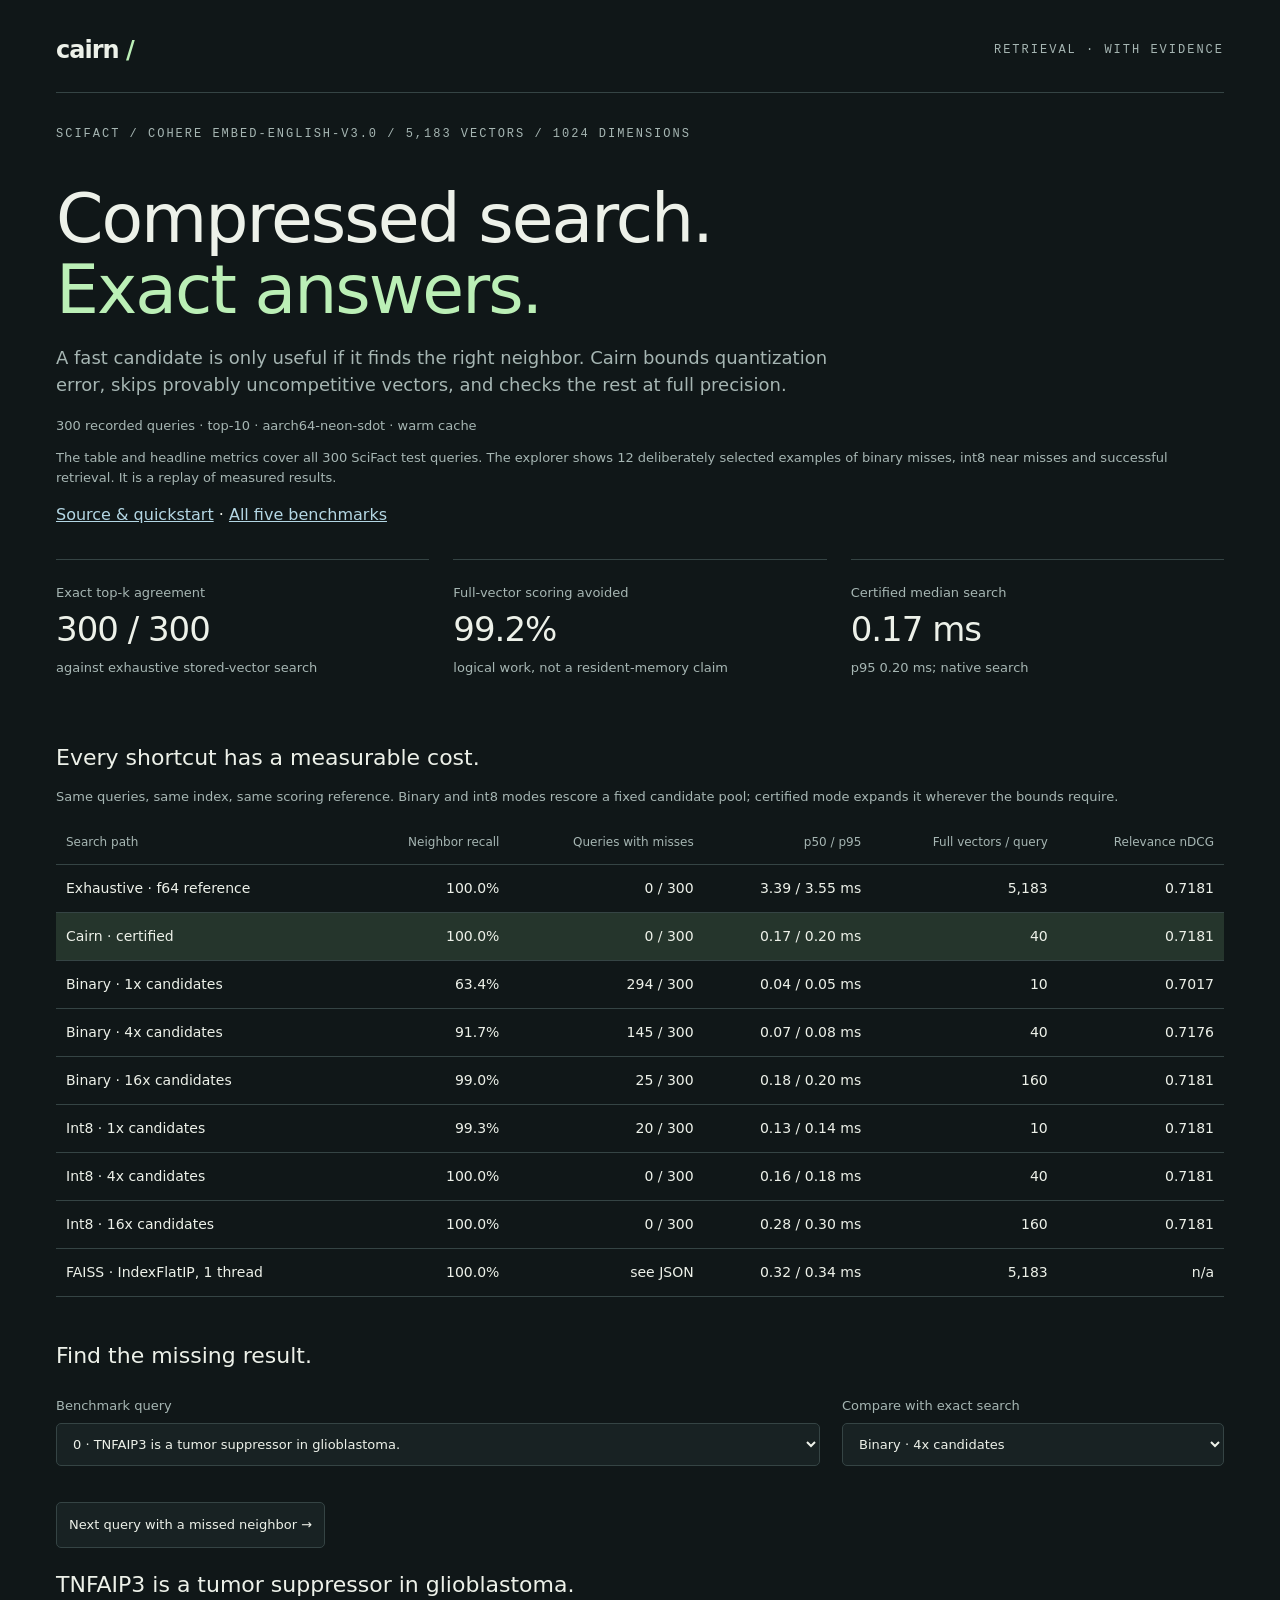
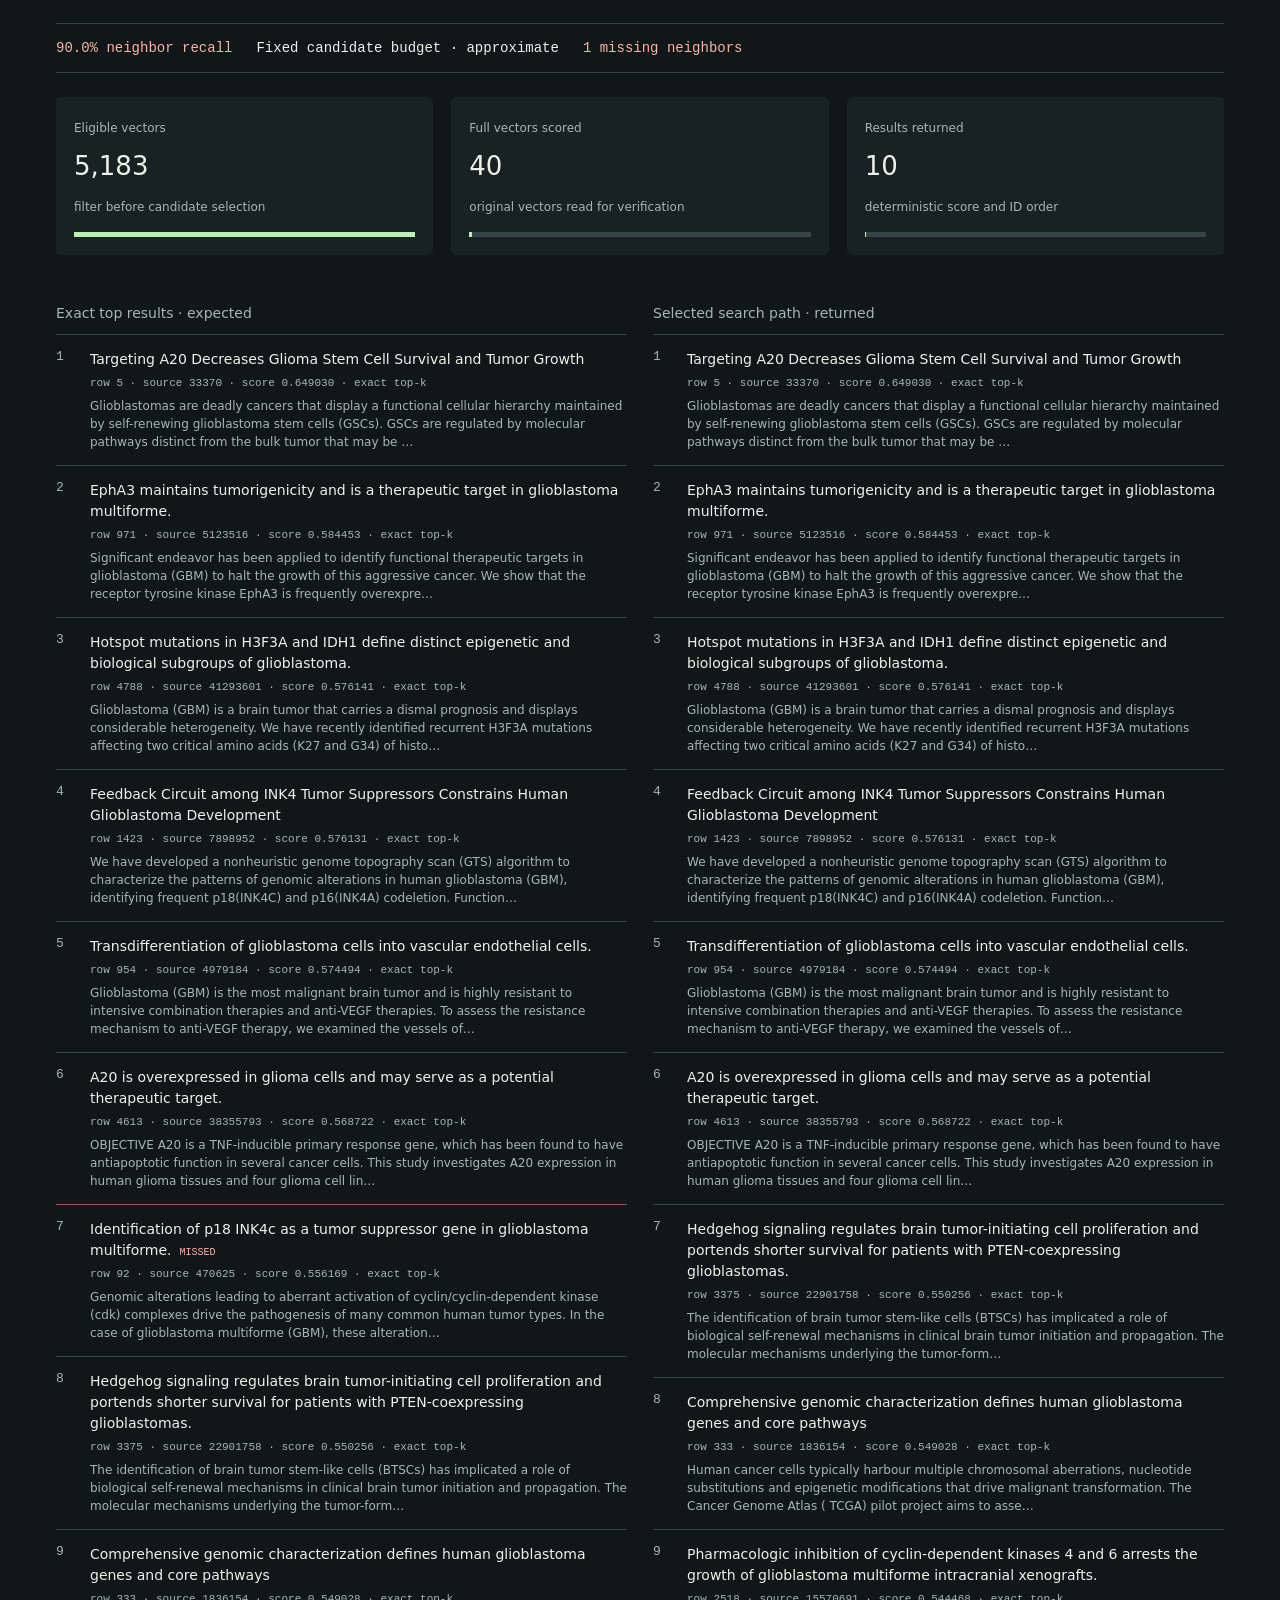
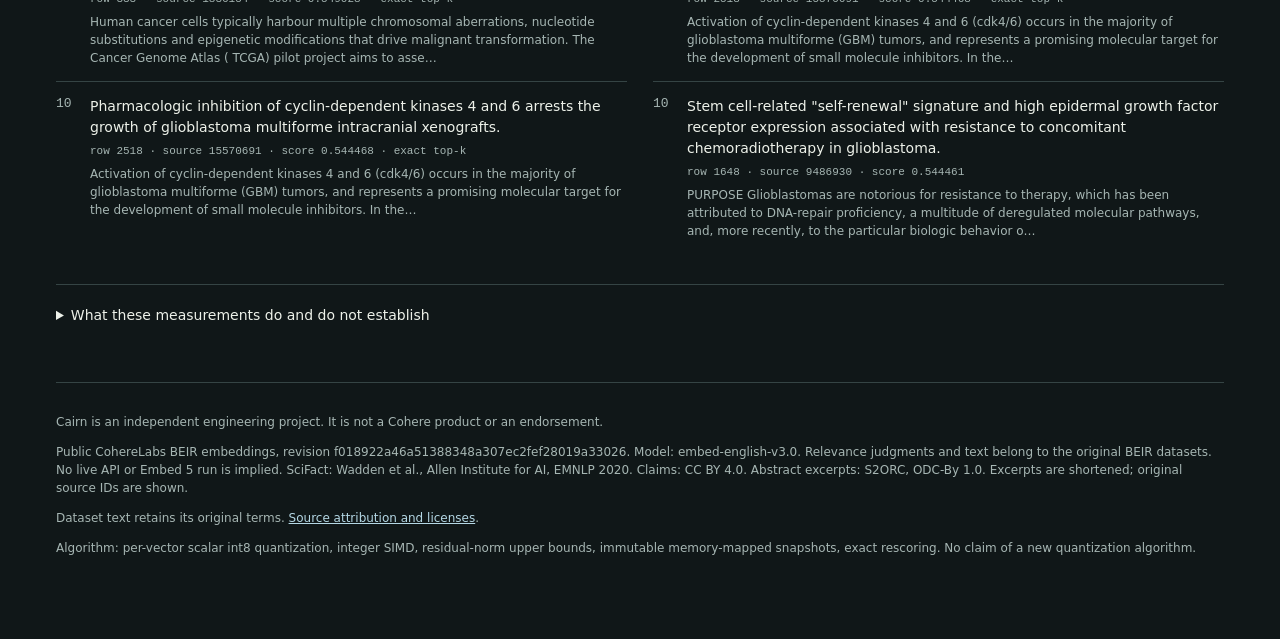
==== demo/index.html @ 71d879eb "Build Cairn quantized exact search and recall diagnostics" ====
<!doctype html>
<html lang="en"><head><meta charset="utf-8"><meta name="viewport" content="width=device-width,initial-scale=1">
<title>Cairn | Search with evidence</title>
<style>
:root{color-scheme:dark;--bg:#101718;--panel:#182223;--text:#edf1e9;--muted:#a6b6b3;--line:#354444;--mint:#bbefb6;--red:#ffb3a2;--accent:#b4d7e4}
*{box-sizing:border-box}body{margin:0;background:var(--bg);color:var(--text);font:16px/1.5 system-ui,-apple-system,sans-serif}main{max-width:1240px;margin:auto;padding:32px 36px 60px}header{display:flex;align-items:center;justify-content:space-between;gap:20px;padding-bottom:24px;border-bottom:1px solid var(--line)}.brand{font-size:24px;font-weight:650;letter-spacing:-1px}.brand span{color:var(--mint)}.eyebrow{font:12px ui-monospace,monospace;letter-spacing:2px;color:var(--muted);text-transform:uppercase}h1{font-size:clamp(32px,5.4vw,68px);line-height:1.05;letter-spacing:-2px;font-weight:500;max-width:830px;margin:42px 0 18px}h1 em{font-style:normal;color:var(--mint)}.lead{max-width:800px;color:var(--muted);font-size:18px}.context{color:var(--muted);font-size:13px}.metrics{display:grid;grid-template-columns:repeat(3,1fr);gap:24px;margin:32px 0 40px}.metric{padding:20px 0;border-top:1px solid var(--line)}.metric strong{display:block;font-size:34px;font-weight:500;letter-spacing:-1px}.metric span{color:var(--muted);font-size:13px}.section-title{margin:42px 0 12px;font-size:22px;font-weight:500}.table-wrap{overflow-x:auto}table{border-collapse:collapse;width:100%;font-variant-numeric:tabular-nums;font-size:14px}th,td{text-align:right;border-bottom:1px solid var(--line);padding:13px 10px;white-space:nowrap}th{font-size:12px;font-weight:500;color:var(--muted)}td:first-child,th:first-child{text-align:left}tr.selected{background:#25352c}td small{display:block;color:var(--muted);font-size:11px}.toolbar{display:grid;grid-template-columns:2fr 1fr;gap:22px;margin:24px 0}label{font-size:13px;color:var(--muted)}select,button{background:var(--panel);color:var(--text);font:inherit;padding:12px;border:1px solid var(--line);border-radius:5px}select{width:100%;display:block;margin-top:8px;min-width:0}button{cursor:pointer}button:hover{border-color:var(--mint)}button:focus-visible,select:focus-visible{outline:2px solid var(--mint);outline-offset:3px}.query{font-size:22px;line-height:1.4;margin:22px 0;overflow-wrap:anywhere}.audit-strip{display:flex;gap:24px;flex-wrap:wrap;padding:16px 0;border-block:1px solid var(--line);font:14px ui-monospace,monospace}.good{color:var(--mint)}.bad{color:var(--red)}.rankings{display:grid;grid-template-columns:1fr 1fr;gap:26px}.rankings h3{font-size:14px;font-weight:500;color:var(--muted);margin:24px 0 10px}.hit{display:grid;grid-template-columns:24px 1fr;gap:10px;padding:14px 0;border-top:1px solid var(--line);min-height:96px}.rank{color:var(--muted);font:13px ui-monospace,monospace}.hit.lost{border-top-color:#91594f}.hit-title{font-size:14px;overflow-wrap:anywhere}.hit-meta{color:var(--muted);font:11px ui-monospace,monospace;margin-top:7px}.hit-text{font-size:12px;color:var(--muted);margin-top:8px;overflow-wrap:anywhere}.tag{font:10px ui-monospace,monospace;margin-left:8px;color:var(--red)}.flow{display:grid;grid-template-columns:repeat(3,1fr);gap:18px;margin:24px 0}.stage{padding:18px;background:var(--panel);border-radius:6px}.stage b{display:block;font-size:26px;font-weight:500;margin:8px 0}.stage span{color:var(--muted);font-size:12px}.bar{height:5px;background:var(--line);margin-top:14px}.bar div{height:100%;background:var(--mint)}details{border-top:1px solid var(--line);padding:20px 0;margin-top:30px;color:var(--muted);font-size:14px}summary{cursor:pointer;color:var(--text)}footer{border-top:1px solid var(--line);margin-top:36px;padding-top:18px;color:var(--muted);font-size:12px}a{color:var(--accent)}code{font:13px ui-monospace,monospace}#next{margin-top:12px;font-size:13px}noscript{display:block;padding:20px}
@media(max-width:700px){main{padding:20px 18px 40px}.metrics{gap:14px}.metric strong{font-size:25px}.toolbar,.rankings{grid-template-columns:1fr}.flow{gap:8px}.stage{padding:12px}.stage b{font-size:22px}.brand{font-size:21px}header .eyebrow{letter-spacing:1px;font-size:10px}h1{letter-spacing:-1px}.audit-strip{gap:12px;font-size:12px}}
</style></head><body><main>
<header><div class="brand">cairn<span> /</span></div><div class="eyebrow">Retrieval · with evidence</div></header>
<div class="eyebrow" style="margin-top:34px" id="dataset"></div>
<h1>Compressed search.<br><em>Exact answers.</em></h1>
<p class="lead">A fast candidate is only useful if it finds the right neighbor. Cairn bounds quantization error, skips provably uncompetitive vectors, and checks the rest at full precision.</p>
<p class="context" id="context"></p>
<p class="context" id="selection-note"></p>
<p><a href="https://github.com/balkashynov/cairn">Source &amp; quickstart</a> · <a href="https://github.com/balkashynov/cairn/blob/codex/cairn-search/docs/BENCHMARKS.md">All five benchmarks</a></p>
<div class="metrics"><div class="metric"><span>Exact top-k agreement</span><strong id="agreement"></strong><span>against exhaustive stored-vector search</span></div><div class="metric"><span>Full-vector scoring avoided</span><strong id="avoided"></strong><span>logical work, not a resident-memory claim</span></div><div class="metric"><span>Certified median search</span><strong id="latency"></strong><span id="timing-note"></span></div></div>
<h2 class="section-title">Every shortcut has a measurable cost.</h2><p class="context">Same queries, same index, same scoring reference. Binary and int8 modes rescore a fixed candidate pool; certified mode expands it wherever the bounds require.</p>
<div class="table-wrap"><table id="comparison"><thead><tr><th>Search path</th><th>Neighbor recall</th><th>Queries with misses</th><th>p50 / p95</th><th>Full vectors / query</th><th>Relevance nDCG</th></tr></thead><tbody></tbody></table></div>
<h2 class="section-title">Find the missing result.</h2>
<div class="toolbar"><label>Benchmark query<select id="queries" aria-label="Benchmark query"></select></label><label>Compare with exact search<select id="mode" aria-label="Compare with exact search"></select></label></div>
<button id="next" type="button">Next query with a missed neighbor →</button>
<p class="query" id="query-text"></p>
<div class="audit-strip" id="audit" aria-live="polite"></div>
<div class="flow" id="flow"></div>
<div class="rankings"><section><h3>Exact top results · expected</h3><div id="expected"></div></section><section><h3>Selected search path · returned</h3><div id="returned"></div></section></div>
<details><summary>What these measurements do and do not establish</summary><p>Exactness means the same ordered top-k as an exhaustive dot product over stored normalized float32 vectors, accumulated in float64, with document ID breaking ties. It does not mean every result is relevant. Relevance nDCG, when supplied, uses the dataset's judgments separately.</p><p>Certified pruning scans every eligible int8 code. It retains full vectors on disk, so total storage is larger than float32 alone. Memory mapping uses the operating system's page cache; the fraction of full vectors scored is not a claim about physical reads or peak resident memory. Nearly tied vectors can force an exhaustive fallback.</p><p id="protocol"></p><p id="faiss-note"></p><p>These are recorded benchmark queries and measurements, replayed locally. The page does not embed new text or perform a live search. Use the CLI or Python client on your own corpus.</p></details>
<footer><p>Cairn is an independent engineering project. It is not a Cohere product or an endorsement.</p><p id="source"></p><p>Dataset text retains its original terms. <a href="https://github.com/balkashynov/cairn/blob/codex/cairn-search/docs/DATA.md">Source attribution and licenses</a>.</p><p>Algorithm: per-vector scalar int8 quantization, integer SIMD, residual-norm upper bounds, immutable memory-mapped snapshots, exact rescoring. No claim of a new quantization algorithm.</p></footer>
</main><noscript>This audit report needs JavaScript to display the embedded benchmark measurements. Use the accompanying JSON for the complete results.</noscript>
<script type="application/json" id="data">{"schema_version": 1, "environment": {"system": "macOS-27.0.1-arm64-arm-64bit", "machine": "arm64", "python": "3.12.11"}, "index": {"layout": {"rows": 5183, "dimensions": 1024, "meta_offset": 256, "codes_offset": 166144, "binary_offset": 5473536, "vectors_offset": 6136960, "file_bytes": 27366528}, "format": "CAIRN001", "kernel": "aarch64-neon-sdot", "quantized_scan_bytes": 5473248, "float_vector_bytes": 21229568, "payload_sha256": "218428add489cf804bddd4bff945801067c48cc40a51f9c2f6e08e4e3c1f1fa4"}, "protocol": {"k": 10, "queries": 300, "repeats": 3, "tag": null, "cache": "warm; methods interleaved after warm-up", "latency": "native search excludes JSON IPC; roundtrip includes Python and IPC", "quality": "neighbor recall against stored normalized f32 exhaustive search; relevance nDCG separate", "io": "logical vector bytes are not measured physical disk reads or resident memory"}, "summary": {"exhaustive": {"recall_at_k": 1.0, "queries_with_misses": 0, "p50_ms": 3.387167, "p95_ms": 3.5501454999999997, "p99_ms": 3.6925349999999995, "roundtrip_p50_ms": 3.6960415018256754, "mean_exact_vectors": 5183, "mean_logical_float_bytes": 21229568, "timed_samples": 900, "ndcg_at_k": 0.7180585235230011}, "certified": {"recall_at_k": 1.0, "queries_with_misses": 0, "p50_ms": 0.17375, "p95_ms": 0.1958372, "p99_ms": 0.21028249999999996, "roundtrip_p50_ms": 0.46418750571319833, "mean_exact_vectors": 40, "mean_logical_float_bytes": 163840, "timed_samples": 900, "ndcg_at_k": 0.7180585235230011}, "binary_1x": {"recall_at_k": 0.6336666666666667, "queries_with_misses": 294, "p50_ms": 0.040458, "p95_ms": 0.046796149999999995, "p99_ms": 0.05229308999999999, "roundtrip_p50_ms": 0.32637450203765184, "mean_exact_vectors": 10, "mean_logical_float_bytes": 40960, "timed_samples": 900, "ndcg_at_k": 0.7017214926181509}, "binary_4x": {"recall_at_k": 0.9173333333333333, "queries_with_misses": 145, "p50_ms": 0.06916699999999999, "p95_ms": 0.079, "p99_ms": 0.08550667, "roundtrip_p50_ms": 0.3580209959181957, "mean_exact_vectors": 40, "mean_logical_float_bytes": 163840, "timed_samples": 900, "ndcg_at_k": 0.7176366680284646}, "binary_16x": {"recall_at_k": 0.9903333333333333, "queries_with_misses": 25, "p50_ms": 0.17504150000000002, "p95_ms": 0.19546845, "p99_ms": 0.2101695, "roundtrip_p50_ms": 0.473000000056345, "mean_exact_vectors": 160, "mean_logical_float_bytes": 655360, "timed_samples": 900, "ndcg_at_k": 0.7180585235230011}, "int8_1x": {"recall_at_k": 0.9933333333333333, "queries_with_misses": 20, "p50_ms": 0.13318750000000001, "p95_ms": 0.14372354999999998, "p99_ms": 0.16088291, "roundtrip_p50_ms": 0.4370004971860908, "mean_exact_vectors": 10, "mean_logical_float_bytes": 40960, "timed_samples": 900, "ndcg_at_k": 0.7180585235230011}, "int8_4x": {"recall_at_k": 1.0, "queries_with_misses": 0, "p50_ms": 0.1628545, "p95_ms": 0.17568894999999995, "p99_ms": 0.18439749999999996, "roundtrip_p50_ms": 0.4651874987757765, "mean_exact_vectors": 40, "mean_logical_float_bytes": 163840, "timed_samples": 900, "ndcg_at_k": 0.7180585235230011}, "int8_16x": {"recall_at_k": 1.0, "queries_with_misses": 0, "p50_ms": 0.27575, "p95_ms": 0.29696105, "p99_ms": 0.31589875, "roundtrip_p50_ms": 0.5796250043204054, "mean_exact_vectors": 160, "mean_logical_float_bytes": 655360, "timed_samples": 900, "ndcg_at_k": 0.7180585235230011}}, "queries": [{"query_id": 0, "query": {"_id": "1137", "text": "TNFAIP3 is a tumor suppressor in glioblastoma."}, "methods": {"exhaustive": {"recall_at_k": 1.0, "ordered_exact": true, "missed_ids": [], "hits": [{"id": 5, "score": 0.6490300088444336}, {"id": 971, "score": 0.5844532552309187}, {"id": 4788, "score": 0.5761412794543753}, {"id": 1423, "score": 0.576130953833299}, {"id": 954, "score": 0.5744936952026055}, {"id": 4613, "score": 0.5687222964896105}, {"id": 92, "score": 0.5561685114005869}, {"id": 3375, "score": 0.5502561252784709}, {"id": 333, "score": 0.54902763784969}, {"id": 2518, "score": 0.5444684633697158}], "stats": {"mode": "exhaustive", "eligible": 5183, "int8_scored": 0, "binary_scored": 0, "exact_scored": 5183, "pruned": 0, "scratch_bytes": 4256, "logical_code_bytes": 0, "logical_float_bytes": 21229568, "elapsed_ms": 3.7207500000000002, "certified": true, "cutoff": 0.5444684633697158, "max_pruned_upper_bound": null}, "ndcg_at_k": 1.0}, "certified": {"recall_at_k": 1.0, "ordered_exact": true, "missed_ids": [], "hits": [{"id": 5, "score": 0.6490300088444336}, {"id": 971, "score": 0.5844532552309187}, {"id": 4788, "score": 0.5761412794543753}, {"id": 1423, "score": 0.576130953833299}, {"id": 954, "score": 0.5744936952026055}, {"id": 4613, "score": 0.5687222964896105}, {"id": 92, "score": 0.5561685114005869}, {"id": 3375, "score": 0.5502561252784709}, {"id": 333, "score": 0.54902763784969}, {"id": 2518, "score": 0.5444684633697158}], "stats": {"mode": "certified", "eligible": 5183, "int8_scored": 5183, "binary_scored": 0, "exact_scored": 40, "pruned": 5143, "scratch_bytes": 47512, "logical_code_bytes": 5307392, "logical_float_bytes": 163840, "elapsed_ms": 0.195833, "certified": true, "cutoff": 0.5444684633697158, "max_pruned_upper_bound": 0.5050408522913377}, "ndcg_at_k": 1.0}, "binary_1x": {"recall_at_k": 0.9, "ordered_exact": false, "missed_ids": [92], "hits": [{"id": 5, "score": 0.6490300088444336}, {"id": 971, "score": 0.5844532552309187}, {"id": 4788, "score": 0.5761412794543753}, {"id": 1423, "score": 0.576130953833299}, {"id": 954, "score": 0.5744936952026055}, {"id": 4613, "score": 0.5687222964896105}, {"id": 3375, "score": 0.5502561252784709}, {"id": 333, "score": 0.54902763784969}, {"id": 2518, "score": 0.5444684633697158}, {"id": 435, "score": 0.5276288813258595}], "stats": {"mode": "binary", "eligible": 5183, "int8_scored": 0, "binary_scored": 5183, "exact_scored": 10, "pruned": 5173, "scratch_bytes": 5568, "logical_code_bytes": 663424, "logical_float_bytes": 40960, "elapsed_ms": 0.045084, "certified": false, "cutoff": 0.5276288813258595, "max_pruned_upper_bound": null}, "ndcg_at_k": 1.0}, "binary_4x": {"recall_at_k": 0.9, "ordered_exact": false, "missed_ids": [92], "hits": [{"id": 5, "score": 0.6490300088444336}, {"id": 971, "score": 0.5844532552309187}, {"id": 4788, "score": 0.5761412794543753}, {"id": 1423, "score": 0.576130953833299}, {"id": 954, "score": 0.5744936952026055}, {"id": 4613, "score": 0.5687222964896105}, {"id": 3375, "score": 0.5502561252784709}, {"id": 333, "score": 0.54902763784969}, {"id": 2518, "score": 0.5444684633697158}, {"id": 1648, "score": 0.5444607315706486}], "stats": {"mode": "binary", "eligible": 5183, "int8_scored": 0, "binary_scored": 5183, "exact_scored": 40, "pruned": 5143, "scratch_bytes": 6048, "logical_code_bytes": 663424, "logical_float_bytes": 163840, "elapsed_ms": 0.08095899999999999, "certified": false, "cutoff": 0.5444607315706486, "max_pruned_upper_bound": null}, "ndcg_at_k": 1.0}, "binary_16x": {"recall_at_k": 1.0, "ordered_exact": true, "missed_ids": [], "hits": [{"id": 5, "score": 0.6490300088444336}, {"id": 971, "score": 0.5844532552309187}, {"id": 4788, "score": 0.5761412794543753}, {"id": 1423, "score": 0.576130953833299}, {"id": 954, "score": 0.5744936952026055}, {"id": 4613, "score": 0.5687222964896105}, {"id": 92, "score": 0.5561685114005869}, {"id": 3375, "score": 0.5502561252784709}, {"id": 333, "score": 0.54902763784969}, {"id": 2518, "score": 0.5444684633697158}], "stats": {"mode": "binary", "eligible": 5183, "int8_scored": 0, "binary_scored": 5183, "exact_scored": 160, "pruned": 5023, "scratch_bytes": 7968, "logical_code_bytes": 663424, "logical_float_bytes": 655360, "elapsed_ms": 0.198541, "certified": false, "cutoff": 0.5444684633697158, "max_pruned_upper_bound": null}, "ndcg_at_k": 1.0}, "int8_1x": {"recall_at_k": 0.9, "ordered_exact": false, "missed_ids": [2518], "hits": [{"id": 5, "score": 0.6490300088444336}, {"id": 971, "score": 0.5844532552309187}, {"id": 4788, "score": 0.5761412794543753}, {"id": 1423, "score": 0.576130953833299}, {"id": 954, "score": 0.5744936952026055}, {"id": 4613, "score": 0.5687222964896105}, {"id": 92, "score": 0.5561685114005869}, {"id": 3375, "score": 0.5502561252784709}, {"id": 333, "score": 0.54902763784969}, {"id": 1648, "score": 0.5444607315706486}], "stats": {"mode": "int8", "eligible": 5183, "int8_scored": 5183, "binary_scored": 0, "exact_scored": 10, "pruned": 5173, "scratch_bytes": 5568, "logical_code_bytes": 5307392, "logical_float_bytes": 40960, "elapsed_ms": 0.14166600000000001, "certified": false, "cutoff": 0.5444607315706486, "max_pruned_upper_bound": null}, "ndcg_at_k": 1.0}, "int8_4x": {"recall_at_k": 1.0, "ordered_exact": true, "missed_ids": [], "hits": [{"id": 5, "score": 0.6490300088444336}, {"id": 971, "score": 0.5844532552309187}, {"id": 4788, "score": 0.5761412794543753}, {"id": 1423, "score": 0.576130953833299}, {"id": 954, "score": 0.5744936952026055}, {"id": 4613, "score": 0.5687222964896105}, {"id": 92, "score": 0.5561685114005869}, {"id": 3375, "score": 0.5502561252784709}, {"id": 333, "score": 0.54902763784969}, {"id": 2518, "score": 0.5444684633697158}], "stats": {"mode": "int8", "eligible": 5183, "int8_scored": 5183, "binary_scored": 0, "exact_scored": 40, "pruned": 5143, "scratch_bytes": 6048, "logical_code_bytes": 5307392, "logical_float_bytes": 163840, "elapsed_ms": 0.17633300000000002, "certified": false, "cutoff": 0.5444684633697158, "max_pruned_upper_bound": null}, "ndcg_at_k": 1.0}, "int8_16x": {"recall_at_k": 1.0, "ordered_exact": true, "missed_ids": [], "hits": [{"id": 5, "score": 0.6490300088444336}, {"id": 971, "score": 0.5844532552309187}, {"id": 4788, "score": 0.5761412794543753}, {"id": 1423, "score": 0.576130953833299}, {"id": 954, "score": 0.5744936952026055}, {"id": 4613, "score": 0.5687222964896105}, {"id": 92, "score": 0.5561685114005869}, {"id": 3375, "score": 0.5502561252784709}, {"id": 333, "score": 0.54902763784969}, {"id": 2518, "score": 0.5444684633697158}], "stats": {"mode": "int8", "eligible": 5183, "int8_scored": 5183, "binary_scored": 0, "exact_scored": 160, "pruned": 5023, "scratch_bytes": 7968, "logical_code_bytes": 5307392, "logical_float_bytes": 655360, "elapsed_ms": 0.29975, "certified": false, "cutoff": 0.5444684633697158, "max_pruned_upper_bound": null}, "ndcg_at_k": 1.0}}}, {"query_id": 17, "query": {"_id": "814", "text": "Mutations in G-Beta protein GNB2 are present in many cancers, resulting in loss of interaction with G-alpha subunits and concomitant activation of AKT pathway."}, "methods": {"exhaustive": {"recall_at_k": 1.0, "ordered_exact": true, "missed_ids": [], "hits": [{"id": 4330, "score": 0.7607739746942139}, {"id": 4697, "score": 0.53649780065983}, {"id": 1454, "score": 0.5140043384792514}, {"id": 798, "score": 0.5102060053625804}, {"id": 4069, "score": 0.5056740864741638}, {"id": 92, "score": 0.5044066559323644}, {"id": 816, "score": 0.50275047970906}, {"id": 5113, "score": 0.49924026357044926}, {"id": 3205, "score": 0.4969396061422273}, {"id": 3228, "score": 0.49544270533250134}], "stats": {"mode": "exhaustive", "eligible": 5183, "int8_scored": 0, "binary_scored": 0, "exact_scored": 5183, "pruned": 0, "scratch_bytes": 4256, "logical_code_bytes": 0, "logical_float_bytes": 21229568, "elapsed_ms": 3.3514999999999997, "certified": true, "cutoff": 0.49544270533250134, "max_pruned_upper_bound": null}, "ndcg_at_k": 1.0}, "certified": {"recall_at_k": 1.0, "ordered_exact": true, "missed_ids": [], "hits": [{"id": 4330, "score": 0.7607739746942139}, {"id": 4697, "score": 0.53649780065983}, {"id": 1454, "score": 0.5140043384792514}, {"id": 798, "score": 0.5102060053625804}, {"id": 4069, "score": 0.5056740864741638}, {"id": 92, "score": 0.5044066559323644}, {"id": 816, "score": 0.50275047970906}, {"id": 5113, "score": 0.49924026357044926}, {"id": 3205, "score": 0.4969396061422273}, {"id": 3228, "score": 0.49544270533250134}], "stats": {"mode": "certified", "eligible": 5183, "int8_scored": 5183, "binary_scored": 0, "exact_scored": 40, "pruned": 5143, "scratch_bytes": 47512, "logical_code_bytes": 5307392, "logical_float_bytes": 163840, "elapsed_ms": 0.200084, "certified": true, "cutoff": 0.49544270533250134, "max_pruned_upper_bound": 0.4846989194696112}, "ndcg_at_k": 1.0}, "binary_1x": {"recall_at_k": 0.4, "ordered_exact": false, "missed_ids": [92, 816, 1454, 3205, 3228, 4069], "hits": [{"id": 4330, "score": 0.7607739746942139}, {"id": 4697, "score": 0.53649780065983}, {"id": 798, "score": 0.5102060053625804}, {"id": 5113, "score": 0.49924026357044926}, {"id": 4788, "score": 0.49484968433280624}, {"id": 862, "score": 0.49410958579906444}, {"id": 926, "score": 0.4895893010424909}, {"id": 754, "score": 0.4849020833620466}, {"id": 4808, "score": 0.4648562549845481}, {"id": 4371, "score": 0.4641078714389422}], "stats": {"mode": "binary", "eligible": 5183, "int8_scored": 0, "binary_scored": 5183, "exact_scored": 10, "pruned": 5173, "scratch_bytes": 5568, "logical_code_bytes": 663424, "logical_float_bytes": 40960, "elapsed_ms": 0.05450000000000001, "certified": false, "cutoff": 0.4641078714389422, "max_pruned_upper_bound": null}, "ndcg_at_k": 1.0}, "binary_4x": {"recall_at_k": 1.0, "ordered_exact": true, "missed_ids": [], "hits": [{"id": 4330, "score": 0.7607739746942139}, {"id": 4697, "score": 0.53649780065983}, {"id": 1454, "score": 0.5140043384792514}, {"id": 798, "score": 0.5102060053625804}, {"id": 4069, "score": 0.5056740864741638}, {"id": 92, "score": 0.5044066559323644}, {"id": 816, "score": 0.50275047970906}, {"id": 5113, "score": 0.49924026357044926}, {"id": 3205, "score": 0.4969396061422273}, {"id": 3228, "score": 0.49544270533250134}], "stats": {"mode": "binary", "eligible": 5183, "int8_scored": 0, "binary_scored": 5183, "exact_scored": 40, "pruned": 5143, "scratch_bytes": 6048, "logical_code_bytes": 663424, "logical_float_bytes": 163840, "elapsed_ms": 0.079334, "certified": false, "cutoff": 0.49544270533250134, "max_pruned_upper_bound": null}, "ndcg_at_k": 1.0}, "binary_16x": {"recall_at_k": 1.0, "ordered_exact": true, "missed_ids": [], "hits": [{"id": 4330, "score": 0.7607739746942139}, {"id": 4697, "score": 0.53649780065983}, {"id": 1454, "score": 0.5140043384792514}, {"id": 798, "score": 0.5102060053625804}, {"id": 4069, "score": 0.5056740864741638}, {"id": 92, "score": 0.5044066559323644}, {"id": 816, "score": 0.50275047970906}, {"id": 5113, "score": 0.49924026357044926}, {"id": 3205, "score": 0.4969396061422273}, {"id": 3228, "score": 0.49544270533250134}], "stats": {"mode": "binary", "eligible": 5183, "int8_scored": 0, "binary_scored": 5183, "exact_scored": 160, "pruned": 5023, "scratch_bytes": 7968, "logical_code_bytes": 663424, "logical_float_bytes": 655360, "elapsed_ms": 0.210417, "certified": false, "cutoff": 0.49544270533250134, "max_pruned_upper_bound": null}, "ndcg_at_k": 1.0}, "int8_1x": {"recall_at_k": 0.9, "ordered_exact": false, "missed_ids": [3228], "hits": [{"id": 4330, "score": 0.7607739746942139}, {"id": 4697, "score": 0.53649780065983}, {"id": 1454, "score": 0.5140043384792514}, {"id": 798, "score": 0.5102060053625804}, {"id": 4069, "score": 0.5056740864741638}, {"id": 92, "score": 0.5044066559323644}, {"id": 816, "score": 0.50275047970906}, {"id": 5113, "score": 0.49924026357044926}, {"id": 3205, "score": 0.4969396061422273}, {"id": 4788, "score": 0.49484968433280624}], "stats": {"mode": "int8", "eligible": 5183, "int8_scored": 5183, "binary_scored": 0, "exact_scored": 10, "pruned": 5173, "scratch_bytes": 5568, "logical_code_bytes": 5307392, "logical_float_bytes": 40960, "elapsed_ms": 0.14200000000000002, "certified": false, "cutoff": 0.49484968433280624, "max_pruned_upper_bound": null}, "ndcg_at_k": 1.0}, "int8_4x": {"recall_at_k": 1.0, "ordered_exact": true, "missed_ids": [], "hits": [{"id": 4330, "score": 0.7607739746942139}, {"id": 4697, "score": 0.53649780065983}, {"id": 1454, "score": 0.5140043384792514}, {"id": 798, "score": 0.5102060053625804}, {"id": 4069, "score": 0.5056740864741638}, {"id": 92, "score": 0.5044066559323644}, {"id": 816, "score": 0.50275047970906}, {"id": 5113, "score": 0.49924026357044926}, {"id": 3205, "score": 0.4969396061422273}, {"id": 3228, "score": 0.49544270533250134}], "stats": {"mode": "int8", "eligible": 5183, "int8_scored": 5183, "binary_scored": 0, "exact_scored": 40, "pruned": 5143, "scratch_bytes": 6048, "logical_code_bytes": 5307392, "logical_float_bytes": 163840, "elapsed_ms": 0.161583, "certified": false, "cutoff": 0.49544270533250134, "max_pruned_upper_bound": null}, "ndcg_at_k": 1.0}, "int8_16x": {"recall_at_k": 1.0, "ordered_exact": true, "missed_ids": [], "hits": [{"id": 4330, "score": 0.7607739746942139}, {"id": 4697, "score": 0.53649780065983}, {"id": 1454, "score": 0.5140043384792514}, {"id": 798, "score": 0.5102060053625804}, {"id": 4069, "score": 0.5056740864741638}, {"id": 92, "score": 0.5044066559323644}, {"id": 816, "score": 0.50275047970906}, {"id": 5113, "score": 0.49924026357044926}, {"id": 3205, "score": 0.4969396061422273}, {"id": 3228, "score": 0.49544270533250134}], "stats": {"mode": "int8", "eligible": 5183, "int8_scored": 5183, "binary_scored": 0, "exact_scored": 160, "pruned": 5023, "scratch_bytes": 7968, "logical_code_bytes": 5307392, "logical_float_bytes": 655360, "elapsed_ms": 0.266041, "certified": false, "cutoff": 0.49544270533250134, "max_pruned_upper_bound": null}, "ndcg_at_k": 1.0}}}, {"query_id": 20, "query": {"_id": "1336", "text": "UCB T cells reduce TCR diversity after transplantation."}, "methods": {"exhaustive": {"recall_at_k": 1.0, "ordered_exact": true, "missed_ids": [], "hits": [{"id": 3969, "score": 0.6821046179208264}, {"id": 4023, "score": 0.6390172395646407}, {"id": 4896, "score": 0.6186129711208671}, {"id": 51, "score": 0.5782761814853943}, {"id": 4339, "score": 0.5718373757375518}, {"id": 2943, "score": 0.5552575588749824}, {"id": 2185, "score": 0.5492568187850813}, {"id": 3656, "score": 0.5461830445355237}, {"id": 1749, "score": 0.5375806982483923}, {"id": 556, "score": 0.5366491928537409}], "stats": {"mode": "exhaustive", "eligible": 5183, "int8_scored": 0, "binary_scored": 0, "exact_scored": 5183, "pruned": 0, "scratch_bytes": 4256, "logical_code_bytes": 0, "logical_float_bytes": 21229568, "elapsed_ms": 3.349, "certified": true, "cutoff": 0.5366491928537409, "max_pruned_upper_bound": null}, "ndcg_at_k": 0.6309297535714575}, "certified": {"recall_at_k": 1.0, "ordered_exact": true, "missed_ids": [], "hits": [{"id": 3969, "score": 0.6821046179208264}, {"id": 4023, "score": 0.6390172395646407}, {"id": 4896, "score": 0.6186129711208671}, {"id": 51, "score": 0.5782761814853943}, {"id": 4339, "score": 0.5718373757375518}, {"id": 2943, "score": 0.5552575588749824}, {"id": 2185, "score": 0.5492568187850813}, {"id": 3656, "score": 0.5461830445355237}, {"id": 1749, "score": 0.5375806982483923}, {"id": 556, "score": 0.5366491928537409}], "stats": {"mode": "certified", "eligible": 5183, "int8_scored": 5183, "binary_scored": 0, "exact_scored": 40, "pruned": 5143, "scratch_bytes": 47512, "logical_code_bytes": 5307392, "logical_float_bytes": 163840, "elapsed_ms": 0.173583, "certified": true, "cutoff": 0.5366491928537409, "max_pruned_upper_bound": 0.501333084146766}, "ndcg_at_k": 0.6309297535714575}, "binary_1x": {"recall_at_k": 0.6, "ordered_exact": false, "missed_ids": [556, 1749, 2943, 3656], "hits": [{"id": 3969, "score": 0.6821046179208264}, {"id": 4023, "score": 0.6390172395646407}, {"id": 4896, "score": 0.6186129711208671}, {"id": 51, "score": 0.5782761814853943}, {"id": 4339, "score": 0.5718373757375518}, {"id": 2185, "score": 0.5492568187850813}, {"id": 1028, "score": 0.5214350977462526}, {"id": 4858, "score": 0.499586433284375}, {"id": 3755, "score": 0.48888919176584855}, {"id": 4743, "score": 0.4736307573775648}], "stats": {"mode": "binary", "eligible": 5183, "int8_scored": 0, "binary_scored": 5183, "exact_scored": 10, "pruned": 5173, "scratch_bytes": 5568, "logical_code_bytes": 663424, "logical_float_bytes": 40960, "elapsed_ms": 0.040042, "certified": false, "cutoff": 0.4736307573775648, "max_pruned_upper_bound": null}, "ndcg_at_k": 0.6309297535714575}, "binary_4x": {"recall_at_k": 0.9, "ordered_exact": false, "missed_ids": [2943], "hits": [{"id": 3969, "score": 0.6821046179208264}, {"id": 4023, "score": 0.6390172395646407}, {"id": 4896, "score": 0.6186129711208671}, {"id": 51, "score": 0.5782761814853943}, {"id": 4339, "score": 0.5718373757375518}, {"id": 2185, "score": 0.5492568187850813}, {"id": 3656, "score": 0.5461830445355237}, {"id": 1749, "score": 0.5375806982483923}, {"id": 556, "score": 0.5366491928537409}, {"id": 2737, "score": 0.5359091046276088}], "stats": {"mode": "binary", "eligible": 5183, "int8_scored": 0, "binary_scored": 5183, "exact_scored": 40, "pruned": 5143, "scratch_bytes": 6048, "logical_code_bytes": 663424, "logical_float_bytes": 163840, "elapsed_ms": 0.06695899999999999, "certified": false, "cutoff": 0.5359091046276088, "max_pruned_upper_bound": null}, "ndcg_at_k": 0.6309297535714575}, "binary_16x": {"recall_at_k": 1.0, "ordered_exact": true, "missed_ids": [], "hits": [{"id": 3969, "score": 0.6821046179208264}, {"id": 4023, "score": 0.6390172395646407}, {"id": 4896, "score": 0.6186129711208671}, {"id": 51, "score": 0.5782761814853943}, {"id": 4339, "score": 0.5718373757375518}, {"id": 2943, "score": 0.5552575588749824}, {"id": 2185, "score": 0.5492568187850813}, {"id": 3656, "score": 0.5461830445355237}, {"id": 1749, "score": 0.5375806982483923}, {"id": 556, "score": 0.5366491928537409}], "stats": {"mode": "binary", "eligible": 5183, "int8_scored": 0, "binary_scored": 5183, "exact_scored": 160, "pruned": 5023, "scratch_bytes": 7968, "logical_code_bytes": 663424, "logical_float_bytes": 655360, "elapsed_ms": 0.17725, "certified": false, "cutoff": 0.5366491928537409, "max_pruned_upper_bound": null}, "ndcg_at_k": 0.6309297535714575}, "int8_1x": {"recall_at_k": 0.9, "ordered_exact": false, "missed_ids": [556], "hits": [{"id": 3969, "score": 0.6821046179208264}, {"id": 4023, "score": 0.6390172395646407}, {"id": 4896, "score": 0.6186129711208671}, {"id": 51, "score": 0.5782761814853943}, {"id": 4339, "score": 0.5718373757375518}, {"id": 2943, "score": 0.5552575588749824}, {"id": 2185, "score": 0.5492568187850813}, {"id": 3656, "score": 0.5461830445355237}, {"id": 1749, "score": 0.5375806982483923}, {"id": 2737, "score": 0.5359091046276088}], "stats": {"mode": "int8", "eligible": 5183, "int8_scored": 5183, "binary_scored": 0, "exact_scored": 10, "pruned": 5173, "scratch_bytes": 5568, "logical_code_bytes": 5307392, "logical_float_bytes": 40960, "elapsed_ms": 0.12925, "certified": false, "cutoff": 0.5359091046276088, "max_pruned_upper_bound": null}, "ndcg_at_k": 0.6309297535714575}, "int8_4x": {"recall_at_k": 1.0, "ordered_exact": true, "missed_ids": [], "hits": [{"id": 3969, "score": 0.6821046179208264}, {"id": 4023, "score": 0.6390172395646407}, {"id": 4896, "score": 0.6186129711208671}, {"id": 51, "score": 0.5782761814853943}, {"id": 4339, "score": 0.5718373757375518}, {"id": 2943, "score": 0.5552575588749824}, {"id": 2185, "score": 0.5492568187850813}, {"id": 3656, "score": 0.5461830445355237}, {"id": 1749, "score": 0.5375806982483923}, {"id": 556, "score": 0.5366491928537409}], "stats": {"mode": "int8", "eligible": 5183, "int8_scored": 5183, "binary_scored": 0, "exact_scored": 40, "pruned": 5143, "scratch_bytes": 6048, "logical_code_bytes": 5307392, "logical_float_bytes": 163840, "elapsed_ms": 0.151417, "certified": false, "cutoff": 0.5366491928537409, "max_pruned_upper_bound": null}, "ndcg_at_k": 0.6309297535714575}, "int8_16x": {"recall_at_k": 1.0, "ordered_exact": true, "missed_ids": [], "hits": [{"id": 3969, "score": 0.6821046179208264}, {"id": 4023, "score": 0.6390172395646407}, {"id": 4896, "score": 0.6186129711208671}, {"id": 51, "score": 0.5782761814853943}, {"id": 4339, "score": 0.5718373757375518}, {"id": 2943, "score": 0.5552575588749824}, {"id": 2185, "score": 0.5492568187850813}, {"id": 3656, "score": 0.5461830445355237}, {"id": 1749, "score": 0.5375806982483923}, {"id": 556, "score": 0.5366491928537409}], "stats": {"mode": "int8", "eligible": 5183, "int8_scored": 5183, "binary_scored": 0, "exact_scored": 160, "pruned": 5023, "scratch_bytes": 7968, "logical_code_bytes": 5307392, "logical_float_bytes": 655360, "elapsed_ms": 0.257834, "certified": false, "cutoff": 0.5366491928537409, "max_pruned_upper_bound": null}, "ndcg_at_k": 0.6309297535714575}}}, {"query_id": 27, "query": {"_id": "180", "text": "Blocking the interaction between TDP-43 and respiratory complex I proteins ND3 and ND6 leads to increased TDP-43-induced neuronal loss."}, "methods": {"exhaustive": {"recall_at_k": 1.0, "ordered_exact": true, "missed_ids": [], "hits": [{"id": 2683, "score": 0.708311882795637}, {"id": 2182, "score": 0.5707145495574308}, {"id": 1614, "score": 0.5687992855344176}, {"id": 1829, "score": 0.523700385523956}, {"id": 2713, "score": 0.5203155138451641}, {"id": 3112, "score": 0.5179826731507857}, {"id": 4917, "score": 0.5078135737174718}, {"id": 2367, "score": 0.500492815832436}, {"id": 3432, "score": 0.49749524138891754}, {"id": 480, "score": 0.4956758977421473}], "stats": {"mode": "exhaustive", "eligible": 5183, "int8_scored": 0, "binary_scored": 0, "exact_scored": 5183, "pruned": 0, "scratch_bytes": 4256, "logical_code_bytes": 0, "logical_float_bytes": 21229568, "elapsed_ms": 3.345083, "certified": true, "cutoff": 0.4956758977421473, "max_pruned_upper_bound": null}, "ndcg_at_k": 1.0}, "certified": {"recall_at_k": 1.0, "ordered_exact": true, "missed_ids": [], "hits": [{"id": 2683, "score": 0.708311882795637}, {"id": 2182, "score": 0.5707145495574308}, {"id": 1614, "score": 0.5687992855344176}, {"id": 1829, "score": 0.523700385523956}, {"id": 2713, "score": 0.5203155138451641}, {"id": 3112, "score": 0.5179826731507857}, {"id": 4917, "score": 0.5078135737174718}, {"id": 2367, "score": 0.500492815832436}, {"id": 3432, "score": 0.49749524138891754}, {"id": 480, "score": 0.4956758977421473}], "stats": {"mode": "certified", "eligible": 5183, "int8_scored": 5183, "binary_scored": 0, "exact_scored": 40, "pruned": 5143, "scratch_bytes": 47512, "logical_code_bytes": 5307392, "logical_float_bytes": 163840, "elapsed_ms": 0.176916, "certified": true, "cutoff": 0.4956758977421473, "max_pruned_upper_bound": 0.48263361555959977}, "ndcg_at_k": 1.0}, "binary_1x": {"recall_at_k": 0.5, "ordered_exact": false, "missed_ids": [480, 1829, 2713, 3432, 4917], "hits": [{"id": 2683, "score": 0.708311882795637}, {"id": 2182, "score": 0.5707145495574308}, {"id": 1614, "score": 0.5687992855344176}, {"id": 3112, "score": 0.5179826731507857}, {"id": 2367, "score": 0.500492815832436}, {"id": 938, "score": 0.4876304129593843}, {"id": 2450, "score": 0.4749131887825251}, {"id": 4529, "score": 0.46851039760713575}, {"id": 3399, "score": 0.45554051567064074}, {"id": 4770, "score": 0.4443518828411467}], "stats": {"mode": "binary", "eligible": 5183, "int8_scored": 0, "binary_scored": 5183, "exact_scored": 10, "pruned": 5173, "scratch_bytes": 5568, "logical_code_bytes": 663424, "logical_float_bytes": 40960, "elapsed_ms": 0.040834, "certified": false, "cutoff": 0.4443518828411467, "max_pruned_upper_bound": null}, "ndcg_at_k": 1.0}, "binary_4x": {"recall_at_k": 0.6, "ordered_exact": false, "missed_ids": [480, 2713, 3432, 4917], "hits": [{"id": 2683, "score": 0.708311882795637}, {"id": 2182, "score": 0.5707145495574308}, {"id": 1614, "score": 0.5687992855344176}, {"id": 1829, "score": 0.523700385523956}, {"id": 3112, "score": 0.5179826731507857}, {"id": 2367, "score": 0.500492815832436}, {"id": 3624, "score": 0.4925519451968727}, {"id": 1608, "score": 0.49197584063716115}, {"id": 355, "score": 0.49085236049058745}, {"id": 938, "score": 0.4876304129593843}], "stats": {"mode": "binary", "eligible": 5183, "int8_scored": 0, "binary_scored": 5183, "exact_scored": 40, "pruned": 5143, "scratch_bytes": 6048, "logical_code_bytes": 663424, "logical_float_bytes": 163840, "elapsed_ms": 0.07308300000000001, "certified": false, "cutoff": 0.4876304129593843, "max_pruned_upper_bound": null}, "ndcg_at_k": 1.0}, "binary_16x": {"recall_at_k": 0.9, "ordered_exact": false, "missed_ids": [480], "hits": [{"id": 2683, "score": 0.708311882795637}, {"id": 2182, "score": 0.5707145495574308}, {"id": 1614, "score": 0.5687992855344176}, {"id": 1829, "score": 0.523700385523956}, {"id": 2713, "score": 0.5203155138451641}, {"id": 3112, "score": 0.5179826731507857}, {"id": 4917, "score": 0.5078135737174718}, {"id": 2367, "score": 0.500492815832436}, {"id": 3432, "score": 0.49749524138891754}, {"id": 2323, "score": 0.49539351316512714}], "stats": {"mode": "binary", "eligible": 5183, "int8_scored": 0, "binary_scored": 5183, "exact_scored": 160, "pruned": 5023, "scratch_bytes": 7968, "logical_code_bytes": 663424, "logical_float_bytes": 655360, "elapsed_ms": 0.178834, "certified": false, "cutoff": 0.49539351316512714, "max_pruned_upper_bound": null}, "ndcg_at_k": 1.0}, "int8_1x": {"recall_at_k": 1.0, "ordered_exact": true, "missed_ids": [], "hits": [{"id": 2683, "score": 0.708311882795637}, {"id": 2182, "score": 0.5707145495574308}, {"id": 1614, "score": 0.5687992855344176}, {"id": 1829, "score": 0.523700385523956}, {"id": 2713, "score": 0.5203155138451641}, {"id": 3112, "score": 0.5179826731507857}, {"id": 4917, "score": 0.5078135737174718}, {"id": 2367, "score": 0.500492815832436}, {"id": 3432, "score": 0.49749524138891754}, {"id": 480, "score": 0.4956758977421473}], "stats": {"mode": "int8", "eligible": 5183, "int8_scored": 5183, "binary_scored": 0, "exact_scored": 10, "pruned": 5173, "scratch_bytes": 5568, "logical_code_bytes": 5307392, "logical_float_bytes": 40960, "elapsed_ms": 0.12504200000000001, "certified": false, "cutoff": 0.4956758977421473, "max_pruned_upper_bound": null}, "ndcg_at_k": 1.0}, "int8_4x": {"recall_at_k": 1.0, "ordered_exact": true, "missed_ids": [], "hits": [{"id": 2683, "score": 0.708311882795637}, {"id": 2182, "score": 0.5707145495574308}, {"id": 1614, "score": 0.5687992855344176}, {"id": 1829, "score": 0.523700385523956}, {"id": 2713, "score": 0.5203155138451641}, {"id": 3112, "score": 0.5179826731507857}, {"id": 4917, "score": 0.5078135737174718}, {"id": 2367, "score": 0.500492815832436}, {"id": 3432, "score": 0.49749524138891754}, {"id": 480, "score": 0.4956758977421473}], "stats": {"mode": "int8", "eligible": 5183, "int8_scored": 5183, "binary_scored": 0, "exact_scored": 40, "pruned": 5143, "scratch_bytes": 6048, "logical_code_bytes": 5307392, "logical_float_bytes": 163840, "elapsed_ms": 0.15425, "certified": false, "cutoff": 0.4956758977421473, "max_pruned_upper_bound": null}, "ndcg_at_k": 1.0}, "int8_16x": {"recall_at_k": 1.0, "ordered_exact": true, "missed_ids": [], "hits": [{"id": 2683, "score": 0.708311882795637}, {"id": 2182, "score": 0.5707145495574308}, {"id": 1614, "score": 0.5687992855344176}, {"id": 1829, "score": 0.523700385523956}, {"id": 2713, "score": 0.5203155138451641}, {"id": 3112, "score": 0.5179826731507857}, {"id": 4917, "score": 0.5078135737174718}, {"id": 2367, "score": 0.500492815832436}, {"id": 3432, "score": 0.49749524138891754}, {"id": 480, "score": 0.4956758977421473}], "stats": {"mode": "int8", "eligible": 5183, "int8_scored": 5183, "binary_scored": 0, "exact_scored": 160, "pruned": 5023, "scratch_bytes": 7968, "logical_code_bytes": 5307392, "logical_float_bytes": 655360, "elapsed_ms": 0.260292, "certified": false, "cutoff": 0.4956758977421473, "max_pruned_upper_bound": null}, "ndcg_at_k": 1.0}}}, {"query_id": 29, "query": {"_id": "649", "text": "Integrating classroom-based collaborative learning with Web-based collaborative learning leads to subpar class performance"}, "methods": {"exhaustive": {"recall_at_k": 1.0, "ordered_exact": true, "missed_ids": [], "hits": [{"id": 2094, "score": 0.39351700400532225}, {"id": 3551, "score": 0.3533998036715498}, {"id": 2277, "score": 0.34621098753122437}, {"id": 238, "score": 0.3436522646326865}, {"id": 4654, "score": 0.3434781388694389}, {"id": 456, "score": 0.3160470305901166}, {"id": 3320, "score": 0.3140961154315251}, {"id": 4666, "score": 0.3116261749181827}, {"id": 4334, "score": 0.2955562315849394}, {"id": 4629, "score": 0.29010406273734396}], "stats": {"mode": "exhaustive", "eligible": 5183, "int8_scored": 0, "binary_scored": 0, "exact_scored": 5183, "pruned": 0, "scratch_bytes": 4256, "logical_code_bytes": 0, "logical_float_bytes": 21229568, "elapsed_ms": 3.369417, "certified": true, "cutoff": 0.29010406273734396, "max_pruned_upper_bound": null}, "ndcg_at_k": 1.0}, "certified": {"recall_at_k": 1.0, "ordered_exact": true, "missed_ids": [], "hits": [{"id": 2094, "score": 0.39351700400532225}, {"id": 3551, "score": 0.3533998036715498}, {"id": 2277, "score": 0.34621098753122437}, {"id": 238, "score": 0.3436522646326865}, {"id": 4654, "score": 0.3434781388694389}, {"id": 456, "score": 0.3160470305901166}, {"id": 3320, "score": 0.3140961154315251}, {"id": 4666, "score": 0.3116261749181827}, {"id": 4334, "score": 0.2955562315849394}, {"id": 4629, "score": 0.29010406273734396}], "stats": {"mode": "certified", "eligible": 5183, "int8_scored": 5183, "binary_scored": 0, "exact_scored": 40, "pruned": 5143, "scratch_bytes": 47512, "logical_code_bytes": 5307392, "logical_float_bytes": 163840, "elapsed_ms": 0.175167, "certified": true, "cutoff": 0.29010406273734396, "max_pruned_upper_bound": 0.2624005597373252}, "ndcg_at_k": 1.0}, "binary_1x": {"recall_at_k": 0.3, "ordered_exact": false, "missed_ids": [238, 456, 3320, 4334, 4629, 4654, 4666], "hits": [{"id": 2094, "score": 0.39351700400532225}, {"id": 3551, "score": 0.3533998036715498}, {"id": 2277, "score": 0.34621098753122437}, {"id": 2722, "score": 0.2720929207113077}, {"id": 1859, "score": 0.2441355778494741}, {"id": 3552, "score": 0.24365435328598153}, {"id": 4771, "score": 0.2300828264427111}, {"id": 2973, "score": 0.2245330295405794}, {"id": 1632, "score": 0.20699527838471296}, {"id": 3110, "score": 0.19136838882383148}], "stats": {"mode": "binary", "eligible": 5183, "int8_scored": 0, "binary_scored": 5183, "exact_scored": 10, "pruned": 5173, "scratch_bytes": 5568, "logical_code_bytes": 663424, "logical_float_bytes": 40960, "elapsed_ms": 0.040459, "certified": false, "cutoff": 0.19136838882383148, "max_pruned_upper_bound": null}, "ndcg_at_k": 1.0}, "binary_4x": {"recall_at_k": 0.6, "ordered_exact": false, "missed_ids": [456, 4334, 4629, 4654], "hits": [{"id": 2094, "score": 0.39351700400532225}, {"id": 3551, "score": 0.3533998036715498}, {"id": 2277, "score": 0.34621098753122437}, {"id": 238, "score": 0.3436522646326865}, {"id": 3320, "score": 0.3140961154315251}, {"id": 4666, "score": 0.3116261749181827}, {"id": 888, "score": 0.2727974775732309}, {"id": 2722, "score": 0.2720929207113077}, {"id": 3096, "score": 0.263729055223316}, {"id": 2248, "score": 0.2563737573109583}], "stats": {"mode": "binary", "eligible": 5183, "int8_scored": 0, "binary_scored": 5183, "exact_scored": 40, "pruned": 5143, "scratch_bytes": 6048, "logical_code_bytes": 663424, "logical_float_bytes": 163840, "elapsed_ms": 0.0675, "certified": false, "cutoff": 0.2563737573109583, "max_pruned_upper_bound": null}, "ndcg_at_k": 1.0}, "binary_16x": {"recall_at_k": 0.8, "ordered_exact": false, "missed_ids": [4334, 4654], "hits": [{"id": 2094, "score": 0.39351700400532225}, {"id": 3551, "score": 0.3533998036715498}, {"id": 2277, "score": 0.34621098753122437}, {"id": 238, "score": 0.3436522646326865}, {"id": 456, "score": 0.3160470305901166}, {"id": 3320, "score": 0.3140961154315251}, {"id": 4666, "score": 0.3116261749181827}, {"id": 4629, "score": 0.29010406273734396}, {"id": 2463, "score": 0.28478098636946814}, {"id": 422, "score": 0.28343627063733}], "stats": {"mode": "binary", "eligible": 5183, "int8_scored": 0, "binary_scored": 5183, "exact_scored": 160, "pruned": 5023, "scratch_bytes": 7968, "logical_code_bytes": 663424, "logical_float_bytes": 655360, "elapsed_ms": 0.18416600000000002, "certified": false, "cutoff": 0.28343627063733, "max_pruned_upper_bound": null}, "ndcg_at_k": 1.0}, "int8_1x": {"recall_at_k": 1.0, "ordered_exact": true, "missed_ids": [], "hits": [{"id": 2094, "score": 0.39351700400532225}, {"id": 3551, "score": 0.3533998036715498}, {"id": 2277, "score": 0.34621098753122437}, {"id": 238, "score": 0.3436522646326865}, {"id": 4654, "score": 0.3434781388694389}, {"id": 456, "score": 0.3160470305901166}, {"id": 3320, "score": 0.3140961154315251}, {"id": 4666, "score": 0.3116261749181827}, {"id": 4334, "score": 0.2955562315849394}, {"id": 4629, "score": 0.29010406273734396}], "stats": {"mode": "int8", "eligible": 5183, "int8_scored": 5183, "binary_scored": 0, "exact_scored": 10, "pruned": 5173, "scratch_bytes": 5568, "logical_code_bytes": 5307392, "logical_float_bytes": 40960, "elapsed_ms": 0.13683299999999998, "certified": false, "cutoff": 0.29010406273734396, "max_pruned_upper_bound": null}, "ndcg_at_k": 1.0}, "int8_4x": {"recall_at_k": 1.0, "ordered_exact": true, "missed_ids": [], "hits": [{"id": 2094, "score": 0.39351700400532225}, {"id": 3551, "score": 0.3533998036715498}, {"id": 2277, "score": 0.34621098753122437}, {"id": 238, "score": 0.3436522646326865}, {"id": 4654, "score": 0.3434781388694389}, {"id": 456, "score": 0.3160470305901166}, {"id": 3320, "score": 0.3140961154315251}, {"id": 4666, "score": 0.3116261749181827}, {"id": 4334, "score": 0.2955562315849394}, {"id": 4629, "score": 0.29010406273734396}], "stats": {"mode": "int8", "eligible": 5183, "int8_scored": 5183, "binary_scored": 0, "exact_scored": 40, "pruned": 5143, "scratch_bytes": 6048, "logical_code_bytes": 5307392, "logical_float_bytes": 163840, "elapsed_ms": 0.172667, "certified": false, "cutoff": 0.29010406273734396, "max_pruned_upper_bound": null}, "ndcg_at_k": 1.0}, "int8_16x": {"recall_at_k": 1.0, "ordered_exact": true, "missed_ids": [], "hits": [{"id": 2094, "score": 0.39351700400532225}, {"id": 3551, "score": 0.3533998036715498}, {"id": 2277, "score": 0.34621098753122437}, {"id": 238, "score": 0.3436522646326865}, {"id": 4654, "score": 0.3434781388694389}, {"id": 456, "score": 0.3160470305901166}, {"id": 3320, "score": 0.3140961154315251}, {"id": 4666, "score": 0.3116261749181827}, {"id": 4334, "score": 0.2955562315849394}, {"id": 4629, "score": 0.29010406273734396}], "stats": {"mode": "int8", "eligible": 5183, "int8_scored": 5183, "binary_scored": 0, "exact_scored": 160, "pruned": 5023, "scratch_bytes": 7968, "logical_code_bytes": 5307392, "logical_float_bytes": 655360, "elapsed_ms": 0.285125, "certified": false, "cutoff": 0.29010406273734396, "max_pruned_upper_bound": null}, "ndcg_at_k": 1.0}}}, {"query_id": 49, "query": {"_id": "1303", "text": "Tirasemtiv has no effect on fast-twitch muscle."}, "methods": {"exhaustive": {"recall_at_k": 1.0, "ordered_exact": true, "missed_ids": [], "hits": [{"id": 5024, "score": 0.42983880278065884}, {"id": 2070, "score": 0.42736193679840945}, {"id": 2180, "score": 0.4109266099014357}, {"id": 3169, "score": 0.40309446497234824}, {"id": 1560, "score": 0.39908627116703027}, {"id": 3860, "score": 0.3974037304542361}, {"id": 2569, "score": 0.3950525810435296}, {"id": 4895, "score": 0.39481167661974503}, {"id": 902, "score": 0.3892241550362006}, {"id": 898, "score": 0.38420131437668736}], "stats": {"mode": "exhaustive", "eligible": 5183, "int8_scored": 0, "binary_scored": 0, "exact_scored": 5183, "pruned": 0, "scratch_bytes": 4256, "logical_code_bytes": 0, "logical_float_bytes": 21229568, "elapsed_ms": 3.395292, "certified": true, "cutoff": 0.38420131437668736, "max_pruned_upper_bound": null}, "ndcg_at_k": 0.6309297535714575}, "certified": {"recall_at_k": 1.0, "ordered_exact": true, "missed_ids": [], "hits": [{"id": 5024, "score": 0.42983880278065884}, {"id": 2070, "score": 0.42736193679840945}, {"id": 2180, "score": 0.4109266099014357}, {"id": 3169, "score": 0.40309446497234824}, {"id": 1560, "score": 0.39908627116703027}, {"id": 3860, "score": 0.3974037304542361}, {"id": 2569, "score": 0.3950525810435296}, {"id": 4895, "score": 0.39481167661974503}, {"id": 902, "score": 0.3892241550362006}, {"id": 898, "score": 0.38420131437668736}], "stats": {"mode": "certified", "eligible": 5183, "int8_scored": 5183, "binary_scored": 0, "exact_scored": 40, "pruned": 5143, "scratch_bytes": 47512, "logical_code_bytes": 5307392, "logical_float_bytes": 163840, "elapsed_ms": 0.20075, "certified": true, "cutoff": 0.38420131437668736, "max_pruned_upper_bound": 0.3752169795149854}, "ndcg_at_k": 0.6309297535714575}, "binary_1x": {"recall_at_k": 0.4, "ordered_exact": false, "missed_ids": [898, 902, 2569, 3169, 3860, 4895], "hits": [{"id": 5024, "score": 0.42983880278065884}, {"id": 2070, "score": 0.42736193679840945}, {"id": 2180, "score": 0.4109266099014357}, {"id": 1560, "score": 0.39908627116703027}, {"id": 4267, "score": 0.3782504086384593}, {"id": 4128, "score": 0.37069042987665285}, {"id": 553, "score": 0.3666297984287556}, {"id": 3396, "score": 0.36140144308835065}, {"id": 2968, "score": 0.3442544360650604}, {"id": 3555, "score": 0.33532327201216117}], "stats": {"mode": "binary", "eligible": 5183, "int8_scored": 0, "binary_scored": 5183, "exact_scored": 10, "pruned": 5173, "scratch_bytes": 5568, "logical_code_bytes": 663424, "logical_float_bytes": 40960, "elapsed_ms": 0.041, "certified": false, "cutoff": 0.33532327201216117, "max_pruned_upper_bound": null}, "ndcg_at_k": 0.6309297535714575}, "binary_4x": {"recall_at_k": 0.6, "ordered_exact": false, "missed_ids": [902, 2569, 3860, 4895], "hits": [{"id": 5024, "score": 0.42983880278065884}, {"id": 2070, "score": 0.42736193679840945}, {"id": 2180, "score": 0.4109266099014357}, {"id": 3169, "score": 0.40309446497234824}, {"id": 1560, "score": 0.39908627116703027}, {"id": 898, "score": 0.38420131437668736}, {"id": 4213, "score": 0.379583178081691}, {"id": 4267, "score": 0.3782504086384593}, {"id": 1021, "score": 0.3725961884485146}, {"id": 4128, "score": 0.37069042987665285}], "stats": {"mode": "binary", "eligible": 5183, "int8_scored": 0, "binary_scored": 5183, "exact_scored": 40, "pruned": 5143, "scratch_bytes": 6048, "logical_code_bytes": 663424, "logical_float_bytes": 163840, "elapsed_ms": 0.069083, "certified": false, "cutoff": 0.37069042987665285, "max_pruned_upper_bound": null}, "ndcg_at_k": 0.6309297535714575}, "binary_16x": {"recall_at_k": 0.9, "ordered_exact": false, "missed_ids": [2569], "hits": [{"id": 5024, "score": 0.42983880278065884}, {"id": 2070, "score": 0.42736193679840945}, {"id": 2180, "score": 0.4109266099014357}, {"id": 3169, "score": 0.40309446497234824}, {"id": 1560, "score": 0.39908627116703027}, {"id": 3860, "score": 0.3974037304542361}, {"id": 4895, "score": 0.39481167661974503}, {"id": 902, "score": 0.3892241550362006}, {"id": 898, "score": 0.38420131437668736}, {"id": 4213, "score": 0.379583178081691}], "stats": {"mode": "binary", "eligible": 5183, "int8_scored": 0, "binary_scored": 5183, "exact_scored": 160, "pruned": 5023, "scratch_bytes": 7968, "logical_code_bytes": 663424, "logical_float_bytes": 655360, "elapsed_ms": 0.188916, "certified": false, "cutoff": 0.379583178081691, "max_pruned_upper_bound": null}, "ndcg_at_k": 0.6309297535714575}, "int8_1x": {"recall_at_k": 1.0, "ordered_exact": true, "missed_ids": [], "hits": [{"id": 5024, "score": 0.42983880278065884}, {"id": 2070, "score": 0.42736193679840945}, {"id": 2180, "score": 0.4109266099014357}, {"id": 3169, "score": 0.40309446497234824}, {"id": 1560, "score": 0.39908627116703027}, {"id": 3860, "score": 0.3974037304542361}, {"id": 2569, "score": 0.3950525810435296}, {"id": 4895, "score": 0.39481167661974503}, {"id": 902, "score": 0.3892241550362006}, {"id": 898, "score": 0.38420131437668736}], "stats": {"mode": "int8", "eligible": 5183, "int8_scored": 5183, "binary_scored": 0, "exact_scored": 10, "pruned": 5173, "scratch_bytes": 5568, "logical_code_bytes": 5307392, "logical_float_bytes": 40960, "elapsed_ms": 0.133459, "certified": false, "cutoff": 0.38420131437668736, "max_pruned_upper_bound": null}, "ndcg_at_k": 0.6309297535714575}, "int8_4x": {"recall_at_k": 1.0, "ordered_exact": true, "missed_ids": [], "hits": [{"id": 5024, "score": 0.42983880278065884}, {"id": 2070, "score": 0.42736193679840945}, {"id": 2180, "score": 0.4109266099014357}, {"id": 3169, "score": 0.40309446497234824}, {"id": 1560, "score": 0.39908627116703027}, {"id": 3860, "score": 0.3974037304542361}, {"id": 2569, "score": 0.3950525810435296}, {"id": 4895, "score": 0.39481167661974503}, {"id": 902, "score": 0.3892241550362006}, {"id": 898, "score": 0.38420131437668736}], "stats": {"mode": "int8", "eligible": 5183, "int8_scored": 5183, "binary_scored": 0, "exact_scored": 40, "pruned": 5143, "scratch_bytes": 6048, "logical_code_bytes": 5307392, "logical_float_bytes": 163840, "elapsed_ms": 0.162375, "certified": false, "cutoff": 0.38420131437668736, "max_pruned_upper_bound": null}, "ndcg_at_k": 0.6309297535714575}, "int8_16x": {"recall_at_k": 1.0, "ordered_exact": true, "missed_ids": [], "hits": [{"id": 5024, "score": 0.42983880278065884}, {"id": 2070, "score": 0.42736193679840945}, {"id": 2180, "score": 0.4109266099014357}, {"id": 3169, "score": 0.40309446497234824}, {"id": 1560, "score": 0.39908627116703027}, {"id": 3860, "score": 0.3974037304542361}, {"id": 2569, "score": 0.3950525810435296}, {"id": 4895, "score": 0.39481167661974503}, {"id": 902, "score": 0.3892241550362006}, {"id": 898, "score": 0.38420131437668736}], "stats": {"mode": "int8", "eligible": 5183, "int8_scored": 5183, "binary_scored": 0, "exact_scored": 160, "pruned": 5023, "scratch_bytes": 7968, "logical_code_bytes": 5307392, "logical_float_bytes": 655360, "elapsed_ms": 0.283, "certified": false, "cutoff": 0.38420131437668736, "max_pruned_upper_bound": null}, "ndcg_at_k": 0.6309297535714575}}}, {"query_id": 69, "query": {"_id": "5", "text": "1/2000 in UK have abnormal PrP positivity."}, "methods": {"exhaustive": {"recall_at_k": 1.0, "ordered_exact": true, "missed_ids": [], "hits": [{"id": 2232, "score": 0.5625733026818714}, {"id": 5090, "score": 0.471043512125743}, {"id": 1085, "score": 0.44159533252829136}, {"id": 3949, "score": 0.4392517714754122}, {"id": 1699, "score": 0.439190553038437}, {"id": 2862, "score": 0.4381414182426295}, {"id": 4020, "score": 0.43720696776793827}, {"id": 5001, "score": 0.43413888705573106}, {"id": 604, "score": 0.43193065750735843}, {"id": 3408, "score": 0.4288160491087798}], "stats": {"mode": "exhaustive", "eligible": 5183, "int8_scored": 0, "binary_scored": 0, "exact_scored": 5183, "pruned": 0, "scratch_bytes": 4256, "logical_code_bytes": 0, "logical_float_bytes": 21229568, "elapsed_ms": 3.441166, "certified": true, "cutoff": 0.4288160491087798, "max_pruned_upper_bound": null}, "ndcg_at_k": 1.0}, "certified": {"recall_at_k": 1.0, "ordered_exact": true, "missed_ids": [], "hits": [{"id": 2232, "score": 0.5625733026818714}, {"id": 5090, "score": 0.471043512125743}, {"id": 1085, "score": 0.44159533252829136}, {"id": 3949, "score": 0.4392517714754122}, {"id": 1699, "score": 0.439190553038437}, {"id": 2862, "score": 0.4381414182426295}, {"id": 4020, "score": 0.43720696776793827}, {"id": 5001, "score": 0.43413888705573106}, {"id": 604, "score": 0.43193065750735843}, {"id": 3408, "score": 0.4288160491087798}], "stats": {"mode": "certified", "eligible": 5183, "int8_scored": 5183, "binary_scored": 0, "exact_scored": 40, "pruned": 5143, "scratch_bytes": 47512, "logical_code_bytes": 5307392, "logical_float_bytes": 163840, "elapsed_ms": 0.171583, "certified": true, "cutoff": 0.4288160491087798, "max_pruned_upper_bound": 0.41737124738826836}, "ndcg_at_k": 1.0}, "binary_1x": {"recall_at_k": 0.1, "ordered_exact": false, "missed_ids": [604, 1085, 1699, 2862, 3408, 3949, 4020, 5001, 5090], "hits": [{"id": 2232, "score": 0.5625733026818714}, {"id": 1041, "score": 0.42341631553663384}, {"id": 1005, "score": 0.41533169218188504}, {"id": 3204, "score": 0.40712324495509167}, {"id": 4150, "score": 0.39548343598498414}, {"id": 2429, "score": 0.3843269416959073}, {"id": 3151, "score": 0.38374744997498933}, {"id": 3406, "score": 0.3778475135900891}, {"id": 3725, "score": 0.3553380157725823}, {"id": 2597, "score": 0.3396227188929132}], "stats": {"mode": "binary", "eligible": 5183, "int8_scored": 0, "binary_scored": 5183, "exact_scored": 10, "pruned": 5173, "scratch_bytes": 5568, "logical_code_bytes": 663424, "logical_float_bytes": 40960, "elapsed_ms": 0.045084, "certified": false, "cutoff": 0.3396227188929132, "max_pruned_upper_bound": null}, "ndcg_at_k": 1.0}, "binary_4x": {"recall_at_k": 0.5, "ordered_exact": false, "missed_ids": [604, 1085, 1699, 3408, 5001], "hits": [{"id": 2232, "score": 0.5625733026818714}, {"id": 5090, "score": 0.471043512125743}, {"id": 3949, "score": 0.4392517714754122}, {"id": 2862, "score": 0.4381414182426295}, {"id": 4020, "score": 0.43720696776793827}, {"id": 1041, "score": 0.42341631553663384}, {"id": 816, "score": 0.4194610362558183}, {"id": 2986, "score": 0.41915204853683474}, {"id": 3723, "score": 0.4187054802352514}, {"id": 1005, "score": 0.41533169218188504}], "stats": {"mode": "binary", "eligible": 5183, "int8_scored": 0, "binary_scored": 5183, "exact_scored": 40, "pruned": 5143, "scratch_bytes": 6048, "logical_code_bytes": 663424, "logical_float_bytes": 163840, "elapsed_ms": 0.0725, "certified": false, "cutoff": 0.41533169218188504, "max_pruned_upper_bound": null}, "ndcg_at_k": 1.0}, "binary_16x": {"recall_at_k": 1.0, "ordered_exact": true, "missed_ids": [], "hits": [{"id": 2232, "score": 0.5625733026818714}, {"id": 5090, "score": 0.471043512125743}, {"id": 1085, "score": 0.44159533252829136}, {"id": 3949, "score": 0.4392517714754122}, {"id": 1699, "score": 0.439190553038437}, {"id": 2862, "score": 0.4381414182426295}, {"id": 4020, "score": 0.43720696776793827}, {"id": 5001, "score": 0.43413888705573106}, {"id": 604, "score": 0.43193065750735843}, {"id": 3408, "score": 0.4288160491087798}], "stats": {"mode": "binary", "eligible": 5183, "int8_scored": 0, "binary_scored": 5183, "exact_scored": 160, "pruned": 5023, "scratch_bytes": 7968, "logical_code_bytes": 663424, "logical_float_bytes": 655360, "elapsed_ms": 0.186, "certified": false, "cutoff": 0.4288160491087798, "max_pruned_upper_bound": null}, "ndcg_at_k": 1.0}, "int8_1x": {"recall_at_k": 1.0, "ordered_exact": true, "missed_ids": [], "hits": [{"id": 2232, "score": 0.5625733026818714}, {"id": 5090, "score": 0.471043512125743}, {"id": 1085, "score": 0.44159533252829136}, {"id": 3949, "score": 0.4392517714754122}, {"id": 1699, "score": 0.439190553038437}, {"id": 2862, "score": 0.4381414182426295}, {"id": 4020, "score": 0.43720696776793827}, {"id": 5001, "score": 0.43413888705573106}, {"id": 604, "score": 0.43193065750735843}, {"id": 3408, "score": 0.4288160491087798}], "stats": {"mode": "int8", "eligible": 5183, "int8_scored": 5183, "binary_scored": 0, "exact_scored": 10, "pruned": 5173, "scratch_bytes": 5568, "logical_code_bytes": 5307392, "logical_float_bytes": 40960, "elapsed_ms": 0.136, "certified": false, "cutoff": 0.4288160491087798, "max_pruned_upper_bound": null}, "ndcg_at_k": 1.0}, "int8_4x": {"recall_at_k": 1.0, "ordered_exact": true, "missed_ids": [], "hits": [{"id": 2232, "score": 0.5625733026818714}, {"id": 5090, "score": 0.471043512125743}, {"id": 1085, "score": 0.44159533252829136}, {"id": 3949, "score": 0.4392517714754122}, {"id": 1699, "score": 0.439190553038437}, {"id": 2862, "score": 0.4381414182426295}, {"id": 4020, "score": 0.43720696776793827}, {"id": 5001, "score": 0.43413888705573106}, {"id": 604, "score": 0.43193065750735843}, {"id": 3408, "score": 0.4288160491087798}], "stats": {"mode": "int8", "eligible": 5183, "int8_scored": 5183, "binary_scored": 0, "exact_scored": 40, "pruned": 5143, "scratch_bytes": 6048, "logical_code_bytes": 5307392, "logical_float_bytes": 163840, "elapsed_ms": 0.16504200000000002, "certified": false, "cutoff": 0.4288160491087798, "max_pruned_upper_bound": null}, "ndcg_at_k": 1.0}, "int8_16x": {"recall_at_k": 1.0, "ordered_exact": true, "missed_ids": [], "hits": [{"id": 2232, "score": 0.5625733026818714}, {"id": 5090, "score": 0.471043512125743}, {"id": 1085, "score": 0.44159533252829136}, {"id": 3949, "score": 0.4392517714754122}, {"id": 1699, "score": 0.439190553038437}, {"id": 2862, "score": 0.4381414182426295}, {"id": 4020, "score": 0.43720696776793827}, {"id": 5001, "score": 0.43413888705573106}, {"id": 604, "score": 0.43193065750735843}, {"id": 3408, "score": 0.4288160491087798}], "stats": {"mode": "int8", "eligible": 5183, "int8_scored": 5183, "binary_scored": 0, "exact_scored": 160, "pruned": 5023, "scratch_bytes": 7968, "logical_code_bytes": 5307392, "logical_float_bytes": 655360, "elapsed_ms": 0.281375, "certified": false, "cutoff": 0.4288160491087798, "max_pruned_upper_bound": null}, "ndcg_at_k": 1.0}}}, {"query_id": 132, "query": {"_id": "1226", "text": "The loss of the TET protein functions may have dire biological consequences, such as myeloid cancers."}, "methods": {"exhaustive": {"recall_at_k": 1.0, "ordered_exact": true, "missed_ids": [], "hits": [{"id": 1990, "score": 0.5605384976884188}, {"id": 4347, "score": 0.5021347630684363}, {"id": 388, "score": 0.48924200161092996}, {"id": 2243, "score": 0.488349347419076}, {"id": 3645, "score": 0.4786817661571073}, {"id": 4535, "score": 0.47702172173731583}, {"id": 4729, "score": 0.46927211899453397}, {"id": 3192, "score": 0.46761904241114133}, {"id": 4570, "score": 0.466070695536675}, {"id": 1505, "score": 0.46433528457986395}], "stats": {"mode": "exhaustive", "eligible": 5183, "int8_scored": 0, "binary_scored": 0, "exact_scored": 5183, "pruned": 0, "scratch_bytes": 4256, "logical_code_bytes": 0, "logical_float_bytes": 21229568, "elapsed_ms": 3.346459, "certified": true, "cutoff": 0.46433528457986395, "max_pruned_upper_bound": null}, "ndcg_at_k": 0.43067655807339306}, "certified": {"recall_at_k": 1.0, "ordered_exact": true, "missed_ids": [], "hits": [{"id": 1990, "score": 0.5605384976884188}, {"id": 4347, "score": 0.5021347630684363}, {"id": 388, "score": 0.48924200161092996}, {"id": 2243, "score": 0.488349347419076}, {"id": 3645, "score": 0.4786817661571073}, {"id": 4535, "score": 0.47702172173731583}, {"id": 4729, "score": 0.46927211899453397}, {"id": 3192, "score": 0.46761904241114133}, {"id": 4570, "score": 0.466070695536675}, {"id": 1505, "score": 0.46433528457986395}], "stats": {"mode": "certified", "eligible": 5183, "int8_scored": 5183, "binary_scored": 0, "exact_scored": 40, "pruned": 5143, "scratch_bytes": 47512, "logical_code_bytes": 5307392, "logical_float_bytes": 163840, "elapsed_ms": 0.171209, "certified": true, "cutoff": 0.46433528457986395, "max_pruned_upper_bound": 0.4583551676735659}, "ndcg_at_k": 0.43067655807339306}, "binary_1x": {"recall_at_k": 0.3, "ordered_exact": false, "missed_ids": [1505, 3192, 3645, 4347, 4535, 4570, 4729], "hits": [{"id": 1990, "score": 0.5605384976884188}, {"id": 388, "score": 0.48924200161092996}, {"id": 2243, "score": 0.488349347419076}, {"id": 1910, "score": 0.45785061104289415}, {"id": 4025, "score": 0.428481729167716}, {"id": 2460, "score": 0.42652047725990394}, {"id": 574, "score": 0.4245004510170236}, {"id": 1519, "score": 0.4186480803199032}, {"id": 3274, "score": 0.4074738866242563}, {"id": 693, "score": 0.4063797983545036}], "stats": {"mode": "binary", "eligible": 5183, "int8_scored": 0, "binary_scored": 5183, "exact_scored": 10, "pruned": 5173, "scratch_bytes": 5568, "logical_code_bytes": 663424, "logical_float_bytes": 40960, "elapsed_ms": 0.040458, "certified": false, "cutoff": 0.4063797983545036, "max_pruned_upper_bound": null}, "ndcg_at_k": 0.5}, "binary_4x": {"recall_at_k": 0.5, "ordered_exact": false, "missed_ids": [1505, 3192, 4347, 4535, 4570], "hits": [{"id": 1990, "score": 0.5605384976884188}, {"id": 388, "score": 0.48924200161092996}, {"id": 2243, "score": 0.488349347419076}, {"id": 3645, "score": 0.4786817661571073}, {"id": 4729, "score": 0.46927211899453397}, {"id": 4380, "score": 0.4607394352792734}, {"id": 3303, "score": 0.45883726679076625}, {"id": 3638, "score": 0.45882094516516103}, {"id": 1910, "score": 0.45785061104289415}, {"id": 816, "score": 0.4500330868809649}], "stats": {"mode": "binary", "eligible": 5183, "int8_scored": 0, "binary_scored": 5183, "exact_scored": 40, "pruned": 5143, "scratch_bytes": 6048, "logical_code_bytes": 663424, "logical_float_bytes": 163840, "elapsed_ms": 0.06708299999999999, "certified": false, "cutoff": 0.4500330868809649, "max_pruned_upper_bound": null}, "ndcg_at_k": 0.5}, "binary_16x": {"recall_at_k": 0.9, "ordered_exact": false, "missed_ids": [1505], "hits": [{"id": 1990, "score": 0.5605384976884188}, {"id": 4347, "score": 0.5021347630684363}, {"id": 388, "score": 0.48924200161092996}, {"id": 2243, "score": 0.488349347419076}, {"id": 3645, "score": 0.4786817661571073}, {"id": 4535, "score": 0.47702172173731583}, {"id": 4729, "score": 0.46927211899453397}, {"id": 3192, "score": 0.46761904241114133}, {"id": 4570, "score": 0.466070695536675}, {"id": 2893, "score": 0.4609662458909375}], "stats": {"mode": "binary", "eligible": 5183, "int8_scored": 0, "binary_scored": 5183, "exact_scored": 160, "pruned": 5023, "scratch_bytes": 7968, "logical_code_bytes": 663424, "logical_float_bytes": 655360, "elapsed_ms": 0.178875, "certified": false, "cutoff": 0.4609662458909375, "max_pruned_upper_bound": null}, "ndcg_at_k": 0.43067655807339306}, "int8_1x": {"recall_at_k": 1.0, "ordered_exact": true, "missed_ids": [], "hits": [{"id": 1990, "score": 0.5605384976884188}, {"id": 4347, "score": 0.5021347630684363}, {"id": 388, "score": 0.48924200161092996}, {"id": 2243, "score": 0.488349347419076}, {"id": 3645, "score": 0.4786817661571073}, {"id": 4535, "score": 0.47702172173731583}, {"id": 4729, "score": 0.46927211899453397}, {"id": 3192, "score": 0.46761904241114133}, {"id": 4570, "score": 0.466070695536675}, {"id": 1505, "score": 0.46433528457986395}], "stats": {"mode": "int8", "eligible": 5183, "int8_scored": 5183, "binary_scored": 0, "exact_scored": 10, "pruned": 5173, "scratch_bytes": 5568, "logical_code_bytes": 5307392, "logical_float_bytes": 40960, "elapsed_ms": 0.12675, "certified": false, "cutoff": 0.46433528457986395, "max_pruned_upper_bound": null}, "ndcg_at_k": 0.43067655807339306}, "int8_4x": {"recall_at_k": 1.0, "ordered_exact": true, "missed_ids": [], "hits": [{"id": 1990, "score": 0.5605384976884188}, {"id": 4347, "score": 0.5021347630684363}, {"id": 388, "score": 0.48924200161092996}, {"id": 2243, "score": 0.488349347419076}, {"id": 3645, "score": 0.4786817661571073}, {"id": 4535, "score": 0.47702172173731583}, {"id": 4729, "score": 0.46927211899453397}, {"id": 3192, "score": 0.46761904241114133}, {"id": 4570, "score": 0.466070695536675}, {"id": 1505, "score": 0.46433528457986395}], "stats": {"mode": "int8", "eligible": 5183, "int8_scored": 5183, "binary_scored": 0, "exact_scored": 40, "pruned": 5143, "scratch_bytes": 6048, "logical_code_bytes": 5307392, "logical_float_bytes": 163840, "elapsed_ms": 0.153166, "certified": false, "cutoff": 0.46433528457986395, "max_pruned_upper_bound": null}, "ndcg_at_k": 0.43067655807339306}, "int8_16x": {"recall_at_k": 1.0, "ordered_exact": true, "missed_ids": [], "hits": [{"id": 1990, "score": 0.5605384976884188}, {"id": 4347, "score": 0.5021347630684363}, {"id": 388, "score": 0.48924200161092996}, {"id": 2243, "score": 0.488349347419076}, {"id": 3645, "score": 0.4786817661571073}, {"id": 4535, "score": 0.47702172173731583}, {"id": 4729, "score": 0.46927211899453397}, {"id": 3192, "score": 0.46761904241114133}, {"id": 4570, "score": 0.466070695536675}, {"id": 1505, "score": 0.46433528457986395}], "stats": {"mode": "int8", "eligible": 5183, "int8_scored": 5183, "binary_scored": 0, "exact_scored": 160, "pruned": 5023, "scratch_bytes": 7968, "logical_code_bytes": 5307392, "logical_float_bytes": 655360, "elapsed_ms": 0.2595, "certified": false, "cutoff": 0.46433528457986395, "max_pruned_upper_bound": null}, "ndcg_at_k": 0.43067655807339306}}}, {"query_id": 161, "query": {"_id": "72", "text": "Activator-inhibitor pairs are provided dorsally by Admpchordin."}, "methods": {"exhaustive": {"recall_at_k": 1.0, "ordered_exact": true, "missed_ids": [], "hits": [{"id": 4665, "score": 0.5267001561519193}, {"id": 1115, "score": 0.52347173471862}, {"id": 1583, "score": 0.5000388483344402}, {"id": 3360, "score": 0.4911260243438611}, {"id": 1602, "score": 0.486154902207026}, {"id": 1503, "score": 0.48464918620676695}, {"id": 3524, "score": 0.484218138210946}, {"id": 3147, "score": 0.48110497178174777}, {"id": 4039, "score": 0.48079130410947296}, {"id": 3780, "score": 0.47918144404134927}], "stats": {"mode": "exhaustive", "eligible": 5183, "int8_scored": 0, "binary_scored": 0, "exact_scored": 5183, "pruned": 0, "scratch_bytes": 4256, "logical_code_bytes": 0, "logical_float_bytes": 21229568, "elapsed_ms": 3.340541, "certified": true, "cutoff": 0.47918144404134927, "max_pruned_upper_bound": null}, "ndcg_at_k": 0.6309297535714575}, "certified": {"recall_at_k": 1.0, "ordered_exact": true, "missed_ids": [], "hits": [{"id": 4665, "score": 0.5267001561519193}, {"id": 1115, "score": 0.52347173471862}, {"id": 1583, "score": 0.5000388483344402}, {"id": 3360, "score": 0.4911260243438611}, {"id": 1602, "score": 0.486154902207026}, {"id": 1503, "score": 0.48464918620676695}, {"id": 3524, "score": 0.484218138210946}, {"id": 3147, "score": 0.48110497178174777}, {"id": 4039, "score": 0.48079130410947296}, {"id": 3780, "score": 0.47918144404134927}], "stats": {"mode": "certified", "eligible": 5183, "int8_scored": 5183, "binary_scored": 0, "exact_scored": 40, "pruned": 5143, "scratch_bytes": 47512, "logical_code_bytes": 5307392, "logical_float_bytes": 163840, "elapsed_ms": 0.175625, "certified": true, "cutoff": 0.47918144404134927, "max_pruned_upper_bound": 0.46831554097060507}, "ndcg_at_k": 0.6309297535714575}, "binary_1x": {"recall_at_k": 0.4, "ordered_exact": false, "missed_ids": [1115, 1583, 1602, 3147, 3360, 3780], "hits": [{"id": 4665, "score": 0.5267001561519193}, {"id": 1503, "score": 0.48464918620676695}, {"id": 3524, "score": 0.484218138210946}, {"id": 4039, "score": 0.48079130410947296}, {"id": 1335, "score": 0.46602668245581735}, {"id": 2609, "score": 0.4656609248737545}, {"id": 4842, "score": 0.44926517330905114}, {"id": 1652, "score": 0.4433652446608028}, {"id": 1009, "score": 0.42631790991127727}, {"id": 2880, "score": 0.4124567374462629}], "stats": {"mode": "binary", "eligible": 5183, "int8_scored": 0, "binary_scored": 5183, "exact_scored": 10, "pruned": 5173, "scratch_bytes": 5568, "logical_code_bytes": 663424, "logical_float_bytes": 40960, "elapsed_ms": 0.043583, "certified": false, "cutoff": 0.4124567374462629, "max_pruned_upper_bound": null}, "ndcg_at_k": 0.0}, "binary_4x": {"recall_at_k": 0.5, "ordered_exact": false, "missed_ids": [1583, 1602, 3147, 3360, 3780], "hits": [{"id": 4665, "score": 0.5267001561519193}, {"id": 1115, "score": 0.52347173471862}, {"id": 1503, "score": 0.48464918620676695}, {"id": 3524, "score": 0.484218138210946}, {"id": 4039, "score": 0.48079130410947296}, {"id": 99, "score": 0.4679424309593334}, {"id": 4459, "score": 0.4675236928873291}, {"id": 1335, "score": 0.46602668245581735}, {"id": 2371, "score": 0.46567895114400815}, {"id": 2609, "score": 0.4656609248737545}], "stats": {"mode": "binary", "eligible": 5183, "int8_scored": 0, "binary_scored": 5183, "exact_scored": 40, "pruned": 5143, "scratch_bytes": 6048, "logical_code_bytes": 663424, "logical_float_bytes": 163840, "elapsed_ms": 0.08045799999999999, "certified": false, "cutoff": 0.4656609248737545, "max_pruned_upper_bound": null}, "ndcg_at_k": 0.6309297535714575}, "binary_16x": {"recall_at_k": 0.8, "ordered_exact": false, "missed_ids": [3147, 3360], "hits": [{"id": 4665, "score": 0.5267001561519193}, {"id": 1115, "score": 0.52347173471862}, {"id": 1583, "score": 0.5000388483344402}, {"id": 1602, "score": 0.486154902207026}, {"id": 1503, "score": 0.48464918620676695}, {"id": 3524, "score": 0.484218138210946}, {"id": 4039, "score": 0.48079130410947296}, {"id": 3780, "score": 0.47918144404134927}, {"id": 4903, "score": 0.4786733611048272}, {"id": 4632, "score": 0.4784581647633352}], "stats": {"mode": "binary", "eligible": 5183, "int8_scored": 0, "binary_scored": 5183, "exact_scored": 160, "pruned": 5023, "scratch_bytes": 7968, "logical_code_bytes": 663424, "logical_float_bytes": 655360, "elapsed_ms": 0.177042, "certified": false, "cutoff": 0.4784581647633352, "max_pruned_upper_bound": null}, "ndcg_at_k": 0.6309297535714575}, "int8_1x": {"recall_at_k": 1.0, "ordered_exact": true, "missed_ids": [], "hits": [{"id": 4665, "score": 0.5267001561519193}, {"id": 1115, "score": 0.52347173471862}, {"id": 1583, "score": 0.5000388483344402}, {"id": 3360, "score": 0.4911260243438611}, {"id": 1602, "score": 0.486154902207026}, {"id": 1503, "score": 0.48464918620676695}, {"id": 3524, "score": 0.484218138210946}, {"id": 3147, "score": 0.48110497178174777}, {"id": 4039, "score": 0.48079130410947296}, {"id": 3780, "score": 0.47918144404134927}], "stats": {"mode": "int8", "eligible": 5183, "int8_scored": 5183, "binary_scored": 0, "exact_scored": 10, "pruned": 5173, "scratch_bytes": 5568, "logical_code_bytes": 5307392, "logical_float_bytes": 40960, "elapsed_ms": 0.12504200000000001, "certified": false, "cutoff": 0.47918144404134927, "max_pruned_upper_bound": null}, "ndcg_at_k": 0.6309297535714575}, "int8_4x": {"recall_at_k": 1.0, "ordered_exact": true, "missed_ids": [], "hits": [{"id": 4665, "score": 0.5267001561519193}, {"id": 1115, "score": 0.52347173471862}, {"id": 1583, "score": 0.5000388483344402}, {"id": 3360, "score": 0.4911260243438611}, {"id": 1602, "score": 0.486154902207026}, {"id": 1503, "score": 0.48464918620676695}, {"id": 3524, "score": 0.484218138210946}, {"id": 3147, "score": 0.48110497178174777}, {"id": 4039, "score": 0.48079130410947296}, {"id": 3780, "score": 0.47918144404134927}], "stats": {"mode": "int8", "eligible": 5183, "int8_scored": 5183, "binary_scored": 0, "exact_scored": 40, "pruned": 5143, "scratch_bytes": 6048, "logical_code_bytes": 5307392, "logical_float_bytes": 163840, "elapsed_ms": 0.15325000000000003, "certified": false, "cutoff": 0.47918144404134927, "max_pruned_upper_bound": null}, "ndcg_at_k": 0.6309297535714575}, "int8_16x": {"recall_at_k": 1.0, "ordered_exact": true, "missed_ids": [], "hits": [{"id": 4665, "score": 0.5267001561519193}, {"id": 1115, "score": 0.52347173471862}, {"id": 1583, "score": 0.5000388483344402}, {"id": 3360, "score": 0.4911260243438611}, {"id": 1602, "score": 0.486154902207026}, {"id": 1503, "score": 0.48464918620676695}, {"id": 3524, "score": 0.484218138210946}, {"id": 3147, "score": 0.48110497178174777}, {"id": 4039, "score": 0.48079130410947296}, {"id": 3780, "score": 0.47918144404134927}], "stats": {"mode": "int8", "eligible": 5183, "int8_scored": 5183, "binary_scored": 0, "exact_scored": 160, "pruned": 5023, "scratch_bytes": 7968, "logical_code_bytes": 5307392, "logical_float_bytes": 655360, "elapsed_ms": 0.280125, "certified": false, "cutoff": 0.47918144404134927, "max_pruned_upper_bound": null}, "ndcg_at_k": 0.6309297535714575}}}, {"query_id": 296, "query": {"_id": "1270", "text": "The risk of male prisoners harming themselves is ten times that of female prisoners."}, "methods": {"exhaustive": {"recall_at_k": 1.0, "ordered_exact": true, "missed_ids": [], "hits": [{"id": 2272, "score": 0.6197783748790885}, {"id": 2443, "score": 0.5359547009723938}, {"id": 4388, "score": 0.4848707747070544}, {"id": 197, "score": 0.44208550863077445}, {"id": 3061, "score": 0.4348824564014188}, {"id": 4905, "score": 0.4181143535641338}, {"id": 1232, "score": 0.3775507627172118}, {"id": 1726, "score": 0.3751103492368422}, {"id": 3811, "score": 0.3735526759419717}, {"id": 177, "score": 0.3663847466682095}], "stats": {"mode": "exhaustive", "eligible": 5183, "int8_scored": 0, "binary_scored": 0, "exact_scored": 5183, "pruned": 0, "scratch_bytes": 4256, "logical_code_bytes": 0, "logical_float_bytes": 21229568, "elapsed_ms": 3.368583, "certified": true, "cutoff": 0.3663847466682095, "max_pruned_upper_bound": null}, "ndcg_at_k": 1.0}, "certified": {"recall_at_k": 1.0, "ordered_exact": true, "missed_ids": [], "hits": [{"id": 2272, "score": 0.6197783748790885}, {"id": 2443, "score": 0.5359547009723938}, {"id": 4388, "score": 0.4848707747070544}, {"id": 197, "score": 0.44208550863077445}, {"id": 3061, "score": 0.4348824564014188}, {"id": 4905, "score": 0.4181143535641338}, {"id": 1232, "score": 0.3775507627172118}, {"id": 1726, "score": 0.3751103492368422}, {"id": 3811, "score": 0.3735526759419717}, {"id": 177, "score": 0.3663847466682095}], "stats": {"mode": "certified", "eligible": 5183, "int8_scored": 5183, "binary_scored": 0, "exact_scored": 40, "pruned": 5143, "scratch_bytes": 47512, "logical_code_bytes": 5307392, "logical_float_bytes": 163840, "elapsed_ms": 0.181583, "certified": true, "cutoff": 0.3663847466682095, "max_pruned_upper_bound": 0.3262405462914745}, "ndcg_at_k": 1.0}, "binary_1x": {"recall_at_k": 0.7, "ordered_exact": false, "missed_ids": [1232, 1726, 3811], "hits": [{"id": 2272, "score": 0.6197783748790885}, {"id": 2443, "score": 0.5359547009723938}, {"id": 4388, "score": 0.4848707747070544}, {"id": 197, "score": 0.44208550863077445}, {"id": 3061, "score": 0.4348824564014188}, {"id": 4905, "score": 0.4181143535641338}, {"id": 177, "score": 0.3663847466682095}, {"id": 3632, "score": 0.35258218311563366}, {"id": 2702, "score": 0.3289575235949985}, {"id": 3786, "score": 0.2783409624748915}], "stats": {"mode": "binary", "eligible": 5183, "int8_scored": 0, "binary_scored": 5183, "exact_scored": 10, "pruned": 5173, "scratch_bytes": 5568, "logical_code_bytes": 663424, "logical_float_bytes": 40960, "elapsed_ms": 0.043708000000000004, "certified": false, "cutoff": 0.2783409624748915, "max_pruned_upper_bound": null}, "ndcg_at_k": 1.0}, "binary_4x": {"recall_at_k": 1.0, "ordered_exact": true, "missed_ids": [], "hits": [{"id": 2272, "score": 0.6197783748790885}, {"id": 2443, "score": 0.5359547009723938}, {"id": 4388, "score": 0.4848707747070544}, {"id": 197, "score": 0.44208550863077445}, {"id": 3061, "score": 0.4348824564014188}, {"id": 4905, "score": 0.4181143535641338}, {"id": 1232, "score": 0.3775507627172118}, {"id": 1726, "score": 0.3751103492368422}, {"id": 3811, "score": 0.3735526759419717}, {"id": 177, "score": 0.3663847466682095}], "stats": {"mode": "binary", "eligible": 5183, "int8_scored": 0, "binary_scored": 5183, "exact_scored": 40, "pruned": 5143, "scratch_bytes": 6048, "logical_code_bytes": 663424, "logical_float_bytes": 163840, "elapsed_ms": 0.07083300000000001, "certified": false, "cutoff": 0.3663847466682095, "max_pruned_upper_bound": null}, "ndcg_at_k": 1.0}, "binary_16x": {"recall_at_k": 1.0, "ordered_exact": true, "missed_ids": [], "hits": [{"id": 2272, "score": 0.6197783748790885}, {"id": 2443, "score": 0.5359547009723938}, {"id": 4388, "score": 0.4848707747070544}, {"id": 197, "score": 0.44208550863077445}, {"id": 3061, "score": 0.4348824564014188}, {"id": 4905, "score": 0.4181143535641338}, {"id": 1232, "score": 0.3775507627172118}, {"id": 1726, "score": 0.3751103492368422}, {"id": 3811, "score": 0.3735526759419717}, {"id": 177, "score": 0.3663847466682095}], "stats": {"mode": "binary", "eligible": 5183, "int8_scored": 0, "binary_scored": 5183, "exact_scored": 160, "pruned": 5023, "scratch_bytes": 7968, "logical_code_bytes": 663424, "logical_float_bytes": 655360, "elapsed_ms": 0.180125, "certified": false, "cutoff": 0.3663847466682095, "max_pruned_upper_bound": null}, "ndcg_at_k": 1.0}, "int8_1x": {"recall_at_k": 1.0, "ordered_exact": true, "missed_ids": [], "hits": [{"id": 2272, "score": 0.6197783748790885}, {"id": 2443, "score": 0.5359547009723938}, {"id": 4388, "score": 0.4848707747070544}, {"id": 197, "score": 0.44208550863077445}, {"id": 3061, "score": 0.4348824564014188}, {"id": 4905, "score": 0.4181143535641338}, {"id": 1232, "score": 0.3775507627172118}, {"id": 1726, "score": 0.3751103492368422}, {"id": 3811, "score": 0.3735526759419717}, {"id": 177, "score": 0.3663847466682095}], "stats": {"mode": "int8", "eligible": 5183, "int8_scored": 5183, "binary_scored": 0, "exact_scored": 10, "pruned": 5173, "scratch_bytes": 5568, "logical_code_bytes": 5307392, "logical_float_bytes": 40960, "elapsed_ms": 0.12875, "certified": false, "cutoff": 0.3663847466682095, "max_pruned_upper_bound": null}, "ndcg_at_k": 1.0}, "int8_4x": {"recall_at_k": 1.0, "ordered_exact": true, "missed_ids": [], "hits": [{"id": 2272, "score": 0.6197783748790885}, {"id": 2443, "score": 0.5359547009723938}, {"id": 4388, "score": 0.4848707747070544}, {"id": 197, "score": 0.44208550863077445}, {"id": 3061, "score": 0.4348824564014188}, {"id": 4905, "score": 0.4181143535641338}, {"id": 1232, "score": 0.3775507627172118}, {"id": 1726, "score": 0.3751103492368422}, {"id": 3811, "score": 0.3735526759419717}, {"id": 177, "score": 0.3663847466682095}], "stats": {"mode": "int8", "eligible": 5183, "int8_scored": 5183, "binary_scored": 0, "exact_scored": 40, "pruned": 5143, "scratch_bytes": 6048, "logical_code_bytes": 5307392, "logical_float_bytes": 163840, "elapsed_ms": 0.16383399999999998, "certified": false, "cutoff": 0.3663847466682095, "max_pruned_upper_bound": null}, "ndcg_at_k": 1.0}, "int8_16x": {"recall_at_k": 1.0, "ordered_exact": true, "missed_ids": [], "hits": [{"id": 2272, "score": 0.6197783748790885}, {"id": 2443, "score": 0.5359547009723938}, {"id": 4388, "score": 0.4848707747070544}, {"id": 197, "score": 0.44208550863077445}, {"id": 3061, "score": 0.4348824564014188}, {"id": 4905, "score": 0.4181143535641338}, {"id": 1232, "score": 0.3775507627172118}, {"id": 1726, "score": 0.3751103492368422}, {"id": 3811, "score": 0.3735526759419717}, {"id": 177, "score": 0.3663847466682095}], "stats": {"mode": "int8", "eligible": 5183, "int8_scored": 5183, "binary_scored": 0, "exact_scored": 160, "pruned": 5023, "scratch_bytes": 7968, "logical_code_bytes": 5307392, "logical_float_bytes": 655360, "elapsed_ms": 0.30225, "certified": false, "cutoff": 0.3663847466682095, "max_pruned_upper_bound": null}, "ndcg_at_k": 1.0}}}, {"query_id": 298, "query": {"_id": "957", "text": "Podocytes are motile and migrate in the presence of injury."}, "methods": {"exhaustive": {"recall_at_k": 1.0, "ordered_exact": true, "missed_ids": [], "hits": [{"id": 23, "score": 0.6828382945458646}, {"id": 1163, "score": 0.631095267847962}, {"id": 2201, "score": 0.5826623484905453}, {"id": 2615, "score": 0.5699845823912235}, {"id": 2609, "score": 0.5685619196875513}, {"id": 3297, "score": 0.5558703770751278}, {"id": 4041, "score": 0.5448644429238941}, {"id": 1335, "score": 0.5309053245207488}, {"id": 3073, "score": 0.5253102134965904}, {"id": 4620, "score": 0.5012643069011318}], "stats": {"mode": "exhaustive", "eligible": 5183, "int8_scored": 0, "binary_scored": 0, "exact_scored": 5183, "pruned": 0, "scratch_bytes": 4256, "logical_code_bytes": 0, "logical_float_bytes": 21229568, "elapsed_ms": 3.3965829999999997, "certified": true, "cutoff": 0.5012643069011318, "max_pruned_upper_bound": null}, "ndcg_at_k": 1.0}, "certified": {"recall_at_k": 1.0, "ordered_exact": true, "missed_ids": [], "hits": [{"id": 23, "score": 0.6828382945458646}, {"id": 1163, "score": 0.631095267847962}, {"id": 2201, "score": 0.5826623484905453}, {"id": 2615, "score": 0.5699845823912235}, {"id": 2609, "score": 0.5685619196875513}, {"id": 3297, "score": 0.5558703770751278}, {"id": 4041, "score": 0.5448644429238941}, {"id": 1335, "score": 0.5309053245207488}, {"id": 3073, "score": 0.5253102134965904}, {"id": 4620, "score": 0.5012643069011318}], "stats": {"mode": "certified", "eligible": 5183, "int8_scored": 5183, "binary_scored": 0, "exact_scored": 40, "pruned": 5143, "scratch_bytes": 47512, "logical_code_bytes": 5307392, "logical_float_bytes": 163840, "elapsed_ms": 0.173458, "certified": true, "cutoff": 0.5012643069011318, "max_pruned_upper_bound": 0.4766600961183319}, "ndcg_at_k": 1.0}, "binary_1x": {"recall_at_k": 0.8, "ordered_exact": false, "missed_ids": [3073, 4620], "hits": [{"id": 23, "score": 0.6828382945458646}, {"id": 1163, "score": 0.631095267847962}, {"id": 2201, "score": 0.5826623484905453}, {"id": 2615, "score": 0.5699845823912235}, {"id": 2609, "score": 0.5685619196875513}, {"id": 3297, "score": 0.5558703770751278}, {"id": 4041, "score": 0.5448644429238941}, {"id": 1335, "score": 0.5309053245207488}, {"id": 413, "score": 0.49903488996650147}, {"id": 2786, "score": 0.4988534318785292}], "stats": {"mode": "binary", "eligible": 5183, "int8_scored": 0, "binary_scored": 5183, "exact_scored": 10, "pruned": 5173, "scratch_bytes": 5568, "logical_code_bytes": 663424, "logical_float_bytes": 40960, "elapsed_ms": 0.043542, "certified": false, "cutoff": 0.4988534318785292, "max_pruned_upper_bound": null}, "ndcg_at_k": 1.0}, "binary_4x": {"recall_at_k": 1.0, "ordered_exact": true, "missed_ids": [], "hits": [{"id": 23, "score": 0.6828382945458646}, {"id": 1163, "score": 0.631095267847962}, {"id": 2201, "score": 0.5826623484905453}, {"id": 2615, "score": 0.5699845823912235}, {"id": 2609, "score": 0.5685619196875513}, {"id": 3297, "score": 0.5558703770751278}, {"id": 4041, "score": 0.5448644429238941}, {"id": 1335, "score": 0.5309053245207488}, {"id": 3073, "score": 0.5253102134965904}, {"id": 4620, "score": 0.5012643069011318}], "stats": {"mode": "binary", "eligible": 5183, "int8_scored": 0, "binary_scored": 5183, "exact_scored": 40, "pruned": 5143, "scratch_bytes": 6048, "logical_code_bytes": 663424, "logical_float_bytes": 163840, "elapsed_ms": 0.080791, "certified": false, "cutoff": 0.5012643069011318, "max_pruned_upper_bound": null}, "ndcg_at_k": 1.0}, "binary_16x": {"recall_at_k": 1.0, "ordered_exact": true, "missed_ids": [], "hits": [{"id": 23, "score": 0.6828382945458646}, {"id": 1163, "score": 0.631095267847962}, {"id": 2201, "score": 0.5826623484905453}, {"id": 2615, "score": 0.5699845823912235}, {"id": 2609, "score": 0.5685619196875513}, {"id": 3297, "score": 0.5558703770751278}, {"id": 4041, "score": 0.5448644429238941}, {"id": 1335, "score": 0.5309053245207488}, {"id": 3073, "score": 0.5253102134965904}, {"id": 4620, "score": 0.5012643069011318}], "stats": {"mode": "binary", "eligible": 5183, "int8_scored": 0, "binary_scored": 5183, "exact_scored": 160, "pruned": 5023, "scratch_bytes": 7968, "logical_code_bytes": 663424, "logical_float_bytes": 655360, "elapsed_ms": 0.186, "certified": false, "cutoff": 0.5012643069011318, "max_pruned_upper_bound": null}, "ndcg_at_k": 1.0}, "int8_1x": {"recall_at_k": 1.0, "ordered_exact": true, "missed_ids": [], "hits": [{"id": 23, "score": 0.6828382945458646}, {"id": 1163, "score": 0.631095267847962}, {"id": 2201, "score": 0.5826623484905453}, {"id": 2615, "score": 0.5699845823912235}, {"id": 2609, "score": 0.5685619196875513}, {"id": 3297, "score": 0.5558703770751278}, {"id": 4041, "score": 0.5448644429238941}, {"id": 1335, "score": 0.5309053245207488}, {"id": 3073, "score": 0.5253102134965904}, {"id": 4620, "score": 0.5012643069011318}], "stats": {"mode": "int8", "eligible": 5183, "int8_scored": 5183, "binary_scored": 0, "exact_scored": 10, "pruned": 5173, "scratch_bytes": 5568, "logical_code_bytes": 5307392, "logical_float_bytes": 40960, "elapsed_ms": 0.133541, "certified": false, "cutoff": 0.5012643069011318, "max_pruned_upper_bound": null}, "ndcg_at_k": 1.0}, "int8_4x": {"recall_at_k": 1.0, "ordered_exact": true, "missed_ids": [], "hits": [{"id": 23, "score": 0.6828382945458646}, {"id": 1163, "score": 0.631095267847962}, {"id": 2201, "score": 0.5826623484905453}, {"id": 2615, "score": 0.5699845823912235}, {"id": 2609, "score": 0.5685619196875513}, {"id": 3297, "score": 0.5558703770751278}, {"id": 4041, "score": 0.5448644429238941}, {"id": 1335, "score": 0.5309053245207488}, {"id": 3073, "score": 0.5253102134965904}, {"id": 4620, "score": 0.5012643069011318}], "stats": {"mode": "int8", "eligible": 5183, "int8_scored": 5183, "binary_scored": 0, "exact_scored": 40, "pruned": 5143, "scratch_bytes": 6048, "logical_code_bytes": 5307392, "logical_float_bytes": 163840, "elapsed_ms": 0.163375, "certified": false, "cutoff": 0.5012643069011318, "max_pruned_upper_bound": null}, "ndcg_at_k": 1.0}, "int8_16x": {"recall_at_k": 1.0, "ordered_exact": true, "missed_ids": [], "hits": [{"id": 23, "score": 0.6828382945458646}, {"id": 1163, "score": 0.631095267847962}, {"id": 2201, "score": 0.5826623484905453}, {"id": 2615, "score": 0.5699845823912235}, {"id": 2609, "score": 0.5685619196875513}, {"id": 3297, "score": 0.5558703770751278}, {"id": 4041, "score": 0.5448644429238941}, {"id": 1335, "score": 0.5309053245207488}, {"id": 3073, "score": 0.5253102134965904}, {"id": 4620, "score": 0.5012643069011318}], "stats": {"mode": "int8", "eligible": 5183, "int8_scored": 5183, "binary_scored": 0, "exact_scored": 160, "pruned": 5023, "scratch_bytes": 7968, "logical_code_bytes": 5307392, "logical_float_bytes": 655360, "elapsed_ms": 0.28650000000000003, "certified": false, "cutoff": 0.5012643069011318, "max_pruned_upper_bound": null}, "ndcg_at_k": 1.0}}}, {"query_id": 299, "query": {"_id": "213", "text": "CRP is not predictive of postoperative mortality following Coronary Artery Bypass Graft (CABG) surgery."}, "methods": {"exhaustive": {"recall_at_k": 1.0, "ordered_exact": true, "missed_ids": [], "hits": [{"id": 3947, "score": 0.7679896288440029}, {"id": 3110, "score": 0.7264357238954804}, {"id": 1711, "score": 0.6322870740485022}, {"id": 440, "score": 0.5978258763433308}, {"id": 2223, "score": 0.5873679596743763}, {"id": 139, "score": 0.5800244503182183}, {"id": 4719, "score": 0.5714161339267263}, {"id": 3128, "score": 0.5440761082333629}, {"id": 3164, "score": 0.5403889285451813}, {"id": 2124, "score": 0.5336731934353669}], "stats": {"mode": "exhaustive", "eligible": 5183, "int8_scored": 0, "binary_scored": 0, "exact_scored": 5183, "pruned": 0, "scratch_bytes": 4256, "logical_code_bytes": 0, "logical_float_bytes": 21229568, "elapsed_ms": 3.3995, "certified": true, "cutoff": 0.5336731934353669, "max_pruned_upper_bound": null}, "ndcg_at_k": 0.38685280723454163}, "certified": {"recall_at_k": 1.0, "ordered_exact": true, "missed_ids": [], "hits": [{"id": 3947, "score": 0.7679896288440029}, {"id": 3110, "score": 0.7264357238954804}, {"id": 1711, "score": 0.6322870740485022}, {"id": 440, "score": 0.5978258763433308}, {"id": 2223, "score": 0.5873679596743763}, {"id": 139, "score": 0.5800244503182183}, {"id": 4719, "score": 0.5714161339267263}, {"id": 3128, "score": 0.5440761082333629}, {"id": 3164, "score": 0.5403889285451813}, {"id": 2124, "score": 0.5336731934353669}], "stats": {"mode": "certified", "eligible": 5183, "int8_scored": 5183, "binary_scored": 0, "exact_scored": 40, "pruned": 5143, "scratch_bytes": 47512, "logical_code_bytes": 5307392, "logical_float_bytes": 163840, "elapsed_ms": 0.173625, "certified": true, "cutoff": 0.5336731934353669, "max_pruned_upper_bound": 0.45166547977697774}, "ndcg_at_k": 0.38685280723454163}, "binary_1x": {"recall_at_k": 1.0, "ordered_exact": true, "missed_ids": [], "hits": [{"id": 3947, "score": 0.7679896288440029}, {"id": 3110, "score": 0.7264357238954804}, {"id": 1711, "score": 0.6322870740485022}, {"id": 440, "score": 0.5978258763433308}, {"id": 2223, "score": 0.5873679596743763}, {"id": 139, "score": 0.5800244503182183}, {"id": 4719, "score": 0.5714161339267263}, {"id": 3128, "score": 0.5440761082333629}, {"id": 3164, "score": 0.5403889285451813}, {"id": 2124, "score": 0.5336731934353669}], "stats": {"mode": "binary", "eligible": 5183, "int8_scored": 0, "binary_scored": 5183, "exact_scored": 10, "pruned": 5173, "scratch_bytes": 5568, "logical_code_bytes": 663424, "logical_float_bytes": 40960, "elapsed_ms": 0.04, "certified": false, "cutoff": 0.5336731934353669, "max_pruned_upper_bound": null}, "ndcg_at_k": 0.38685280723454163}, "binary_4x": {"recall_at_k": 1.0, "ordered_exact": true, "missed_ids": [], "hits": [{"id": 3947, "score": 0.7679896288440029}, {"id": 3110, "score": 0.7264357238954804}, {"id": 1711, "score": 0.6322870740485022}, {"id": 440, "score": 0.5978258763433308}, {"id": 2223, "score": 0.5873679596743763}, {"id": 139, "score": 0.5800244503182183}, {"id": 4719, "score": 0.5714161339267263}, {"id": 3128, "score": 0.5440761082333629}, {"id": 3164, "score": 0.5403889285451813}, {"id": 2124, "score": 0.5336731934353669}], "stats": {"mode": "binary", "eligible": 5183, "int8_scored": 0, "binary_scored": 5183, "exact_scored": 40, "pruned": 5143, "scratch_bytes": 6048, "logical_code_bytes": 663424, "logical_float_bytes": 163840, "elapsed_ms": 0.076958, "certified": false, "cutoff": 0.5336731934353669, "max_pruned_upper_bound": null}, "ndcg_at_k": 0.38685280723454163}, "binary_16x": {"recall_at_k": 1.0, "ordered_exact": true, "missed_ids": [], "hits": [{"id": 3947, "score": 0.7679896288440029}, {"id": 3110, "score": 0.7264357238954804}, {"id": 1711, "score": 0.6322870740485022}, {"id": 440, "score": 0.5978258763433308}, {"id": 2223, "score": 0.5873679596743763}, {"id": 139, "score": 0.5800244503182183}, {"id": 4719, "score": 0.5714161339267263}, {"id": 3128, "score": 0.5440761082333629}, {"id": 3164, "score": 0.5403889285451813}, {"id": 2124, "score": 0.5336731934353669}], "stats": {"mode": "binary", "eligible": 5183, "int8_scored": 0, "binary_scored": 5183, "exact_scored": 160, "pruned": 5023, "scratch_bytes": 7968, "logical_code_bytes": 663424, "logical_float_bytes": 655360, "elapsed_ms": 0.186791, "certified": false, "cutoff": 0.5336731934353669, "max_pruned_upper_bound": null}, "ndcg_at_k": 0.38685280723454163}, "int8_1x": {"recall_at_k": 1.0, "ordered_exact": true, "missed_ids": [], "hits": [{"id": 3947, "score": 0.7679896288440029}, {"id": 3110, "score": 0.7264357238954804}, {"id": 1711, "score": 0.6322870740485022}, {"id": 440, "score": 0.5978258763433308}, {"id": 2223, "score": 0.5873679596743763}, {"id": 139, "score": 0.5800244503182183}, {"id": 4719, "score": 0.5714161339267263}, {"id": 3128, "score": 0.5440761082333629}, {"id": 3164, "score": 0.5403889285451813}, {"id": 2124, "score": 0.5336731934353669}], "stats": {"mode": "int8", "eligible": 5183, "int8_scored": 5183, "binary_scored": 0, "exact_scored": 10, "pruned": 5173, "scratch_bytes": 5568, "logical_code_bytes": 5307392, "logical_float_bytes": 40960, "elapsed_ms": 0.13362500000000002, "certified": false, "cutoff": 0.5336731934353669, "max_pruned_upper_bound": null}, "ndcg_at_k": 0.38685280723454163}, "int8_4x": {"recall_at_k": 1.0, "ordered_exact": true, "missed_ids": [], "hits": [{"id": 3947, "score": 0.7679896288440029}, {"id": 3110, "score": 0.7264357238954804}, {"id": 1711, "score": 0.6322870740485022}, {"id": 440, "score": 0.5978258763433308}, {"id": 2223, "score": 0.5873679596743763}, {"id": 139, "score": 0.5800244503182183}, {"id": 4719, "score": 0.5714161339267263}, {"id": 3128, "score": 0.5440761082333629}, {"id": 3164, "score": 0.5403889285451813}, {"id": 2124, "score": 0.5336731934353669}], "stats": {"mode": "int8", "eligible": 5183, "int8_scored": 5183, "binary_scored": 0, "exact_scored": 40, "pruned": 5143, "scratch_bytes": 6048, "logical_code_bytes": 5307392, "logical_float_bytes": 163840, "elapsed_ms": 0.164625, "certified": false, "cutoff": 0.5336731934353669, "max_pruned_upper_bound": null}, "ndcg_at_k": 0.38685280723454163}, "int8_16x": {"recall_at_k": 1.0, "ordered_exact": true, "missed_ids": [], "hits": [{"id": 3947, "score": 0.7679896288440029}, {"id": 3110, "score": 0.7264357238954804}, {"id": 1711, "score": 0.6322870740485022}, {"id": 440, "score": 0.5978258763433308}, {"id": 2223, "score": 0.5873679596743763}, {"id": 139, "score": 0.5800244503182183}, {"id": 4719, "score": 0.5714161339267263}, {"id": 3128, "score": 0.5440761082333629}, {"id": 3164, "score": 0.5403889285451813}, {"id": 2124, "score": 0.5336731934353669}], "stats": {"mode": "int8", "eligible": 5183, "int8_scored": 5183, "binary_scored": 0, "exact_scored": 160, "pruned": 5023, "scratch_bytes": 7968, "logical_code_bytes": 5307392, "logical_float_bytes": 655360, "elapsed_ms": 0.29725, "certified": false, "cutoff": 0.5336731934353669, "max_pruned_upper_bound": null}, "ndcg_at_k": 0.38685280723454163}}}], "documents": {"5": {"_id": "33370", "title": "Targeting A20 Decreases Glioma Stem Cell Survival and Tumor Growth", "text": "Glioblastomas are deadly cancers that display a functional cellular hierarchy maintained by self-renewing glioblastoma stem cells (GSCs). GSCs are regulated by molecular pathways distinct from the bulk tumor that may be useful therapeutic t"}, "23": {"_id": "123859", "title": "Tracking the fate of glomerular epithelial cells in vivo using serial multiphoton imaging in novel mouse models with fluorescent lineage tags", "text": "Podocytes are critical in the maintenance of a healthy glomerular filter; however, they have been difficult to study in the intact kidney because of technical limitations. Here we report the development of serial multiphoton microscopy (MPM"}, "51": {"_id": "301866", "title": "Long-term immune deficiency after allogeneic stem cell transplantation: B-cell deficiency is associated with late infections.", "text": "Immune reconstitution was analyzed in 140 consecutive patients who were 2-year disease-free and who underwent myeloablative allogeneic transplantation. A CD4 and CD8 defect was observed involving naive, terminally differentiated, memory and"}, "92": {"_id": "470625", "title": "Identification of p18 INK4c as a tumor suppressor gene in glioblastoma multiforme.", "text": "Genomic alterations leading to aberrant activation of cyclin/cyclin-dependent kinase (cdk) complexes drive the pathogenesis of many common human tumor types. In the case of glioblastoma multiforme (GBM), these alterations are most commonly "}, "99": {"_id": "502591", "title": "E2F-dependent histone acetylation and recruitment of the Tip60 acetyltransferase complex to chromatin in late G1.", "text": "E2F proteins can either activate or repress transcription. Following mitogenic stimulation, repressive E2F4-p130-histone deacetylase complexes dissociate from, while activating species (E2F1, -2, and -3) associate with, target promoters. Hi"}, "139": {"_id": "750781", "title": "Coronary bypass graft patency in patients with diabetes in the Bypass Angioplasty Revascularization Investigation (BARI).", "text": "BACKGROUND Few studies have compared long-term status of bypass grafts between patients with and without diabetes, and uncertainty exists as to whether diabetes independently predicts poor clinical outcome after CABG. METHODS AND RESULTS Am"}, "177": {"_id": "980196", "title": "Alcohol Sales and Risk of Serious Assault", "text": "BACKGROUND Alcohol is a contributing cause of unintentional injuries, such as motor vehicle crashes. Prior research on the association between alcohol use and violent injury was limited to survey-based data, and the inclusion of cases from "}, "197": {"_id": "1102268", "title": "The Incidence and Repetition of Hospital-Treated Deliberate Self Harm: Findings from the World's First National Registry", "text": "BACKGROUND Suicide is a significant public health issue with almost one million people dying by suicide each year worldwide. Deliberate self harm (DSH) is the single most important risk factor for suicide yet few countries have reliable dat"}, "238": {"_id": "1338283", "title": "Validating a conceptual model for an inter-professional approach to shared decision making: a mixed methods study", "text": "RATIONALE, AIMS AND OBJECTIVES Following increased interest in having inter-professional (IP) health care teams engage patients in decision making, we developed a conceptual model for an IP approach to shared decision making (SDM) in primar"}, "333": {"_id": "1836154", "title": "Comprehensive genomic characterization defines human glioblastoma genes and core pathways", "text": "Human cancer cells typically harbour multiple chromosomal aberrations, nucleotide substitutions and epigenetic modifications that drive malignant transformation. The Cancer Genome Atlas ( TCGA) pilot project aims to assess the value of larg"}, "355": {"_id": "1941721", "title": "Oxygen Metabolism Causes Chromosome Breaks and Is Associated with the Neuronal Apoptosis Observed in DNA Double-Strand Break Repair Mutants", "text": "Cells deficient in a major DNA double-strand break repair pathway (nonhomologous DNA end joining [NHEJ]) have increased spontaneous chromosome breaks; however, the source of these chromosome breaks has remained undefined. Here, we show that"}, "388": {"_id": "2086909", "title": "Tet1 is dispensable for maintaining pluripotency and its loss is compatible with embryonic and postnatal development.", "text": "The Tet family of enzymes (Tet1/2/3) converts 5-methylcytosine (5mC) to 5-hydroxymethylcytosine (5hmC). Mouse embryonic stem cells (mESCs) highly express Tet1 and have an elevated level of 5hmC. Tet1 has been implicated in ESC maintenance a"}, "413": {"_id": "2236768", "title": "Infection-induced NETosis is a dynamic process involving neutrophil multitasking in vivo", "text": "Neutrophil extracellular traps (NETs) are released as neutrophils die in vitro in a process requiring hours, leaving a temporal gap that invasive microbes may exploit. Neutrophils capable of migration and phagocytosis while undergoing NETos"}, "422": {"_id": "2276126", "title": "Implementation of a Clinical Pharmacy Education Program in a Teaching Hospital: Resident Oriented Documentation and Intervention", "text": "The aim of this study was to provide a clinical pharmacy education program at Masih Daneshvari hospital, a University affiliated hospital, located in Tehran, Iran. For this purpose, the most common pharmacist involved interventions and aspe"}, "435": {"_id": "2360905", "title": "Integrated molecular genetic profiling of pediatric high-grade gliomas reveals key differences with the adult disease.", "text": "PURPOSE To define copy number alterations and gene expression signatures underlying pediatric high-grade glioma (HGG). PATIENTS AND METHODS We conducted a high-resolution analysis of genomic imbalances in 78 de novo pediatric HGGs, includin"}, "440": {"_id": "2391552", "title": "Statin prophylaxis and inflammatory mediators following cardiopulmonary bypass: a systematic review", "text": "INTRODUCTION Induction of an inflammatory response is thought to have a significant role in the complications that follow cardiopulmonary bypass (CPB). The statin drugs are increasingly being recognized as having potent anti-inflammatory ef"}, "456": {"_id": "2475059", "title": "Once-a-day Concerta methylphenidate versus three-times-daily methylphenidate in laboratory and natural settings.", "text": "OBJECTIVE Methylphenidate (MPH), the most commonly prescribed drug for attention-deficit/hyperactivity disorder (ADHD), has a short half-life, which necessitates multiple daily doses. The need for multiple doses produces problems with medic"}, "480": {"_id": "2601324", "title": "Glycolytic oligodendrocytes maintain myelin and long-term axonal integrity", "text": "Oligodendrocytes, the myelin-forming glial cells of the central nervous system, maintain long-term axonal integrity. However, the underlying support mechanisms are not understood. Here we identify a metabolic component of axon\u2013glia interact"}, "553": {"_id": "3078550", "title": "Wortmannin, a phosphoinositide 3-kinase inhibitor, selectively enhances cytotoxicity of receptor-directed-toxin chimeras in vitro and in vivo.", "text": "BACKGROUND Generalized resistance of some neoplastic cell lines to treatment with ligand-toxin chimeras has been attributed to an increased rate of lysosomal uptake and degradation following endocytosis of the chimera-receptor complex. Beca"}, "556": {"_id": "3090454", "title": "Factors influencing B lymphopoiesis after allogeneic hematopoietic cell transplantation.", "text": "In 93 allograft recipients, the numbers of marrow B-cell precursors on days 80 and 365 correlated with the counts of circulating B cells, suggesting that the posttransplantation B-cell deficiency is at least in part due to insufficient B ly"}, "574": {"_id": "3173489", "title": "Defective replication stress response inhibits lymphomagenesis and impairs lymphocyte reconstitution", "text": "DNA replication stress promotes genome instability in cancer. However, the contribution of the replication stress response to the development of malignancies remains unresolved. The DNA replication stress response protein SMARCAL1 stabilize"}, "604": {"_id": "3413083", "title": "Patterns of chlamydia testing in different settings and implications for wider STI diagnosis and care: a probability sample survey of the British population", "text": "BACKGROUND Following widespread rollout of chlamydia testing to non-specialist and community settings in the UK, many individuals receive a chlamydia test without being offered comprehensive STI and HIV testing. We assess sexual behaviour a"}, "693": {"_id": "3863543", "title": "Mesenchymal Inflammation Drives Genotoxic Stress in Hematopoietic Stem Cells and Predicts Disease Evolution in Human Pre-leukemia.", "text": "Mesenchymal niche cells may drive tissue failure and malignant transformation in the hematopoietic system, but the underlying molecular mechanisms and relevance to human disease remain poorly defined. Here, we show that perturbation of mese"}, "754": {"_id": "4325398", "title": "Pancreatic cancer genomes reveal aberrations in axon guidance pathway genes", "text": "Pancreatic cancer is a highly lethal malignancy with few effective therapies. We performed exome sequencing and copy number analysis to define genomic aberrations in a prospectively accrued clinical cohort (n = 142) of early (stage I and II"}, "798": {"_id": "4396105", "title": "K-Ras(G12C) inhibitors allosterically control GTP affinity and effector interactions", "text": "Somatic mutations in the small GTPase K-Ras are the most common activating lesions found in human cancer, and are generally associated with poor response to standard therapies. Efforts to target this oncogene directly have faced difficultie"}, "816": {"_id": "4414547", "title": "Mosaic PPM1D mutations are associated with predisposition to breast and ovarian cancer", "text": "Improved sequencing technologies offer unprecedented opportunities for investigating the role of rare genetic variation in common disease. However, there are considerable challenges with respect to study design, data analysis and replicatio"}, "862": {"_id": "4457160", "title": "Whole genomes redefine the mutational landscape of pancreatic cancer", "text": "Pancreatic cancer remains one of the most lethal of malignancies and a major health burden. We performed whole-genome sequencing and copy number variation (CNV) analysis of 100 pancreatic ductal adenocarcinomas (PDACs). Chromosomal rearrang"}, "888": {"_id": "4506702", "title": "Can Online Consumers Contribute to Drug Knowledge? A Mixed-Methods Comparison of Consumer-Generated and Professionally Controlled Psychotropic Medication Information on the Internet", "text": "BACKGROUND Ongoing initiatives to filter online health searches exclude consumer-generated content from search returns, though its inferiority compared with professionally controlled content is not demonstrated. The antidepressant escitalop"}, "898": {"_id": "4627816", "title": "Relationship between advanced glycation end\u2010product accumulation and low skeletal muscle mass in Japanese men and women", "text": "AIM The present study aimed to investigate the relationship between advanced glycation end-product accumulation and skeletal muscle mass among middle-aged and older Japanese men and women. METHODS A total of 132 participants enrolled in thi"}, "902": {"_id": "4653837", "title": "MicroRNA-29 induces cellular senescence in aging muscle through multiple signaling pathways", "text": "The mechanisms underlying the development of aging-induced muscle atrophy are unclear. By microRNA array and individual qPCR analyses, we found significant up-regulation of miR-29 in muscles of aged rodents vs. results in young. With aging,"}, "926": {"_id": "4820792", "title": "\u03b21 integrin mediates an alternative survival pathway in breast cancer cells resistant to lapatinib", "text": "INTRODUCTION The overexpression of human epidermal growth factor receptor (HER)-2 in 20% of human breast cancers and its association with aggressive growth has led to widespread use of HER2-targeted therapies, such as trastuzumab (T) and la"}, "938": {"_id": "4889228", "title": "Loss of TDP43 inhibits progression of triple-negative breast cancer in coordination with SRSF3", "text": "Aberrant alternative splicing has been highlighted as a potential hallmark of cancer. Here, we identify TDP43 (TAR DNA-binding protein 43) as an important splicing regulator responsible for the unique splicing profile in triple-negative bre"}, "954": {"_id": "4979184", "title": "Transdifferentiation of glioblastoma cells into vascular endothelial cells.", "text": "Glioblastoma (GBM) is the most malignant brain tumor and is highly resistant to intensive combination therapies and anti-VEGF therapies. To assess the resistance mechanism to anti-VEGF therapy, we examined the vessels of GBMs in tumors that"}, "971": {"_id": "5123516", "title": "EphA3 maintains tumorigenicity and is a therapeutic target in glioblastoma multiforme.", "text": "Significant endeavor has been applied to identify functional therapeutic targets in glioblastoma (GBM) to halt the growth of this aggressive cancer. We show that the receptor tyrosine kinase EphA3 is frequently overexpressed in GBM and, in "}, "1005": {"_id": "5372432", "title": "Geographical access to healthcare in Northern England and post-mortem diagnosis of cancer.", "text": "BACKGROUND There is some previous evidence that diagnosis of cancer at death, recorded as registry death certificate only records, is associated with problems of access to care. METHODS Records from the Northern and Yorkshire Cancer Registr"}, "1009": {"_id": "5377642", "title": "SATB1 Expression Governs Epigenetic Repression of PD\u20101 in Tumor\u2010Reactive T Cells", "text": "\u0026NA; Despite the importance of programmed cell death\u20101 (PD\u20101) in inhibiting T cell effector activity, the mechanisms regulating its expression remain poorly defined. We found that the chromatin organizer special AT\u2010rich sequence\u2010binding pro"}, "1021": {"_id": "5431268", "title": "Role of common hypnotics on the phenotypic causes of obstructive sleep apnoea: paradoxical effects of zolpidem.", "text": "Hypnotics are contraindicated in obstructive sleep apnoea (OSA) because of concerns of pharyngeal muscle relaxation and delayed arousal worsening hypoxaemia. However, human data are lacking. This study aimed to determine the effects of thre"}, "1028": {"_id": "5483793", "title": "Altered recognition of antigen is a mechanism of CD8+ T cell tolerance in cancer", "text": "Antigen-specific CD8+ T-cell tolerance, induced by myeloid-derived suppressor cells (MDSCs), is one of the main mechanisms of tumor escape. Using in vivo models, we show here that MDSCs directly disrupt the binding of specific peptide\u2013major"}, "1041": {"_id": "5558754", "title": "Use of serum C reactive protein and procalcitonin concentrations in addition to symptoms and signs to predict pneumonia in patients presenting to primary care with acute cough: diagnostic study", "text": "OBJECTIVES To quantify the diagnostic accuracy of selected inflammatory markers in addition to symptoms and signs for predicting pneumonia and to derive a diagnostic tool. DESIGN Diagnostic study performed between 2007 and 2010. Participant"}, "1085": {"_id": "5850219", "title": "Prevalence, risk factors, and uptake of interventions for sexually transmitted infections in Britain: findings from the National Surveys of Sexual Attitudes and Lifestyles (Natsal)", "text": "BACKGROUND Population-based estimates of prevalence, risk distribution, and intervention uptake inform delivery of control programmes for sexually transmitted infections (STIs). We undertook the third National Survey of Sexual Attitudes and"}, "1115": {"_id": "6076903", "title": "Regulation of ADMP and BMP2/4/7 at Opposite Embryonic Poles Generates a Self-Regulating Morphogenetic Field", "text": "Embryos have the ability to self-regulate and regenerate normal structures after being sectioned in half. How is such a morphogenetic field established? We discovered that quadruple knockdown of ADMP and BMP2/4/7 in Xenopus embryos eliminat"}, "1163": {"_id": "6308416", "title": "Role of boundary conditions in an experimental model of epithelial wound healing.", "text": "Coordinated cell movements in epithelial layers are essential for proper tissue morphogenesis and homeostasis, but our understanding of the mechanisms that coordinate the behavior of multiple cells in these processes is far from complete. R"}, "1232": {"_id": "6710713", "title": "Risk factors at medical school for subsequent professional misconduct: multicentre retrospective case-control study", "text": "OBJECTIVE To determine whether there are risk factors in a doctor's time at medical school that are associated with subsequent professional misconduct. DESIGN Matched case-control study. Setting Records from medical schools and the General "}, "1335": {"_id": "7370282", "title": "Podoplanin-Rich Stromal Networks Induce Dendritic Cell Motility via Activation of the C-type Lectin Receptor CLEC-2", "text": "To initiate adaptive immunity, dendritic cells (DCs) move from parenchymal tissues to lymphoid organs by migrating along stromal scaffolds that display the glycoprotein podoplanin (PDPN). PDPN is expressed by lymphatic endothelial and fibro"}, "1423": {"_id": "7898952", "title": "Feedback Circuit among INK4 Tumor Suppressors Constrains Human Glioblastoma Development", "text": "We have developed a nonheuristic genome topography scan (GTS) algorithm to characterize the patterns of genomic alterations in human glioblastoma (GBM), identifying frequent p18(INK4C) and p16(INK4A) codeletion. Functional reconstitution of"}, "1454": {"_id": "8133180", "title": "Roles of induced expression of MAPK phosphatase-2 in tumor development in RET-MEN2A transgenic mice", "text": "Germline mutations in the RET tyrosine kinase gene are responsible for the development of multiple endocrine neoplasia 2A and 2B (MEN2A and MEN2B). However, knowledge of the fundamental principles that determine the mutant RET-mediated sign"}, "1503": {"_id": "8453819", "title": "Integrin activation by Fam38A uses a novel mechanism of R-Ras targeting to the endoplasmic reticulum.", "text": "The integrin family of heterodimeric cell-surface receptors are fundamental in cell-cell and cell-matrix adhesion. Changes to either integrin-ligand affinity or integrin gene expression are central to a variety of disease processes, includi"}, "1505": {"_id": "8460275", "title": "The Utilization of Extracellular Proteins as Nutrients Is Suppressed by mTORC1", "text": "Despite being surrounded by diverse nutrients, mammalian cells preferentially metabolize glucose and free amino acids. Recently, Ras-induced macropinocytosis of extracellular proteins was shown to reduce a transformed cell's dependence on e"}, "1519": {"_id": "8538916", "title": "The Cytosolic Chaperonin CCT/TRiC and Cancer Cell Proliferation", "text": "The molecular chaperone CCT/TRiC plays a central role in maintaining cellular proteostasis as it mediates the folding of the major cytoskeletal proteins tubulins and actins. CCT/TRiC is also involved in the oncoprotein cyclin E, the Von Hip"}, "1560": {"_id": "8771704", "title": "Pharmacological blockage of fibro/adipogenic progenitor expansion and suppression of regenerative fibrogenesis is associated with impaired skeletal muscle regeneration.", "text": "Acute skeletal muscle injury triggers an expansion of fibro/adipogenic progenitors (FAPs) and a transient stage of fibrogenesis characterized by extracellular matrix deposition. While the perpetuation of such phase can lead to permanent tis"}, "1583": {"_id": "8997410", "title": "Arp2/3 complex inhibition radically alters lamellipodial actin architecture, suspended cell shape, and the cell spreading process", "text": "Recent studies have investigated the dendritic actin cytoskeleton of the cell edge's lamellipodial (LP) region by experimentally decreasing the activity of the actin filament nucleator and branch former, the Arp2/3 complex. Here we extend t"}, "1602": {"_id": "9164724", "title": "Distribution of dystrophin- and utrophin-associated protein complexes during activation of human neutrophils.", "text": "OBJECTIVE Dystrophins, utrophins, and their associated proteins are involved in structural and signaling roles in nonmuscle tissues; however, description of these proteins in neutrophils remained unexplored. Therefore we characterize the pa"}, "1608": {"_id": "9194077", "title": "Effects of Hypoxia and Oxidative Stress on Expression of Neprilysin in Human Neuroblastoma Cells and Rat Cortical Neurones and Astrocytes", "text": "Pathogenesis of Alzheimer\u2019s disease (AD), which is characterised by accumulation of extracellular deposits of \u03b2-amyloid peptide (A\u03b2) in the brain, has recently been linked to vascular disorders such as ischemia and stroke. A\u03b2 is constantly "}, "1614": {"_id": "9217800", "title": "The ALS-associated proteins FUS and TDP-43 function together to affect Drosophila locomotion and life span.", "text": "The fatal adult motor neuron disease amyotrophic lateral sclerosis (ALS) shares some clinical and pathological overlap with frontotemporal dementia (FTD), an early-onset neurodegenerative disorder. The RNA/DNA-binding proteins fused in sarc"}, "1632": {"_id": "9310407", "title": "The intravascular volume effect of Ringer's lactate is below 20%: a prospective study in humans", "text": "INTRODUCTION Isotonic crystalloids play a central role in perioperative fluid management. Isooncotic preparations of colloids (for example, human albumin or hydroxyethyl starch) remain nearly completely intravascular when infused to compens"}, "1648": {"_id": "9486930", "title": "Stem cell-related \"self-renewal\" signature and high epidermal growth factor receptor expression associated with resistance to concomitant chemoradiotherapy in glioblastoma.", "text": "PURPOSE Glioblastomas are notorious for resistance to therapy, which has been attributed to DNA-repair proficiency, a multitude of deregulated molecular pathways, and, more recently, to the particular biologic behavior of tumor stem-like ce"}, "1652": {"_id": "9505448", "title": "The Translation Initiation Factor 3f (eIF3f) Exhibits a Deubiquitinase Activity Regulating Notch Activation", "text": "Activation of the mammalian Notch receptor after ligand binding relies on a succession of events including metalloprotease-cleavage, endocytosis, monoubiquitination, and eventually processing by the gamma-secretase, giving rise to a soluble"}, "1699": {"_id": "9764256", "title": "Human papillomavirus testing for the detection of high-grade cervical intraepithelial neoplasia and cancer: final results of the POBASCAM randomised controlled trial.", "text": "BACKGROUND Human papillomavirus (HPV) testing is more sensitive for the detection of high-grade cervical lesions than is cytology, but detection of HPV by DNA screening in two screening rounds 5 years apart has not been assessed. The aim of"}, "1711": {"_id": "9846940", "title": "Preoperative statin treatment reduces systemic inflammatory response and myocardial damage in cardiac surgery.", "text": "OBJECTIVE To determine if preoperative statin treatment is associated with a reduction in systemic inflammatory response (SIR) and myocardial damage markers following cardiac surgery with cardiopulmonary bypass (CPB). METHODS We study a pro"}, "1726": {"_id": "9976969", "title": "An analysis of age and gender influences on the relative risk for suicide and psychotropic drug self-poisoning.", "text": "Psychiatric illness is a significant risk factor for both attempted and completed suicide and psychotropic medications account for 80% of all drug overdoses involving prescription medications. One challenge facing clinicians is to balance t"}, "1749": {"_id": "10162553", "title": "Ablation and regeneration of tolerance-inducing medullary thymic epithelial cells after cyclosporine, cyclophosphamide, and dexamethasone treatment.", "text": "Immunosuppressive drugs and cytotoxic chemotherapy agents are designed to kill or suppress autoreactive, alloaggressive, or hyperinflammatory T cells, or disseminated malignancies. However, they also cause severe immunological side effects "}, "1829": {"_id": "10698739", "title": "Modulation of mitochondrial function and morphology by interaction of Omi/HtrA2 with the mitochondrial fusion factor OPA1.", "text": "Loss of Omi/HtrA2 function leads to nerve cell loss in mouse models and has been linked to neurodegeneration in Parkinson's and Huntington's disease. Omi/HtrA2 is a serine protease released as a pro-apoptotic factor from the mitochondrial i"}, "1859": {"_id": "10984005", "title": "ADHD medications and risk of serious cardiovascular events in young and middle-aged adults.", "text": "CONTEXT More than 1.5 million US adults use stimulants and other medications labeled for treatment of attention-deficit/hyperactivity disorder (ADHD). These agents can increase heart rate and blood pressure, raising concerns about their car"}, "1910": {"_id": "11369420", "title": "Tetraspanin 3 Is Required for the Development and Propagation of Acute Myelogenous Leukemia.", "text": "Acute Myelogenous Leukemia (AML) is an aggressive cancer that strikes both adults and children and is frequently resistant to therapy. Thus, identifying signals needed for AML propagation is a critical step toward developing new approaches "}, "1990": {"_id": "11951999", "title": "The Ten-Eleven Translocation-2 (TET2) gene in hematopoiesis and hematopoietic diseases", "text": "Ten-Eleven Translocation-2 (TET2) inactivation through loss-of-function mutation, deletion and IDH1/2 (Isocitrate Dehydrogenase 1 and 2) gene mutation is a common event in myeloid and lymphoid malignancies. TET2 gene mutations similar to th"}, "2070": {"_id": "12631697", "title": "Activation of fast skeletal muscle troponin as a potential therapeutic approach for treating neuromuscular diseases", "text": "Limited neural input results in muscle weakness in neuromuscular disease because of a reduction in the density of muscle innervation, the rate of neuromuscular junction activation or the efficiency of synaptic transmission. We developed a s"}, "2094": {"_id": "12789595", "title": "Computer assisted learning in undergraduate medical education.", "text": "It is becoming \u201ca truth universally acknowledged\u201d that the education of undergraduate medical students will be enhanced through the use of computer assisted learning. Access to the wide range of online options illustrated in the figure must"}, "2124": {"_id": "12991445", "title": "Influence of smoking and plasma factors on patency of femoropopliteal vein grafts.", "text": "OBJECTIVE To determine the effects of smoking, plasma lipids, lipoproteins, apolipoproteins, and fibrinogen on the patency of saphenous vein femoropopliteal bypass grafts at one year. DESIGN Prospective study of patients with saphenous vein"}, "2180": {"_id": "13368032", "title": "A self-inactivating lentiviral vector for SCID-X1 gene therapy that does not activate LMO2 expression in human T cells.", "text": "To develop safer and more effective vectors for gene therapy of X-linked severe combined immunodeficiency (SCID-X1), we have evaluated new self-inactivating lentiviral vectors based on the HIV virus. The CL20i4-hgamma(c)-Revgen vector conta"}, "2182": {"_id": "13380011", "title": "Spare respiratory capacity rather than oxidative stress regulates glutamate excitotoxicity after partial respiratory inhibition of mitochondrial complex I with rotenone.", "text": "Partial inhibition of mitochondrial respiratory complex I by rotenone reproduces aspects of Parkinson's disease in rodents. The hypothesis that rotenone enhancement of neuronal cell death is attributable to oxidative stress was tested in an"}, "2185": {"_id": "13398997", "title": "High CTLA-4 expression on Th17 cells results in increased sensitivity to CTLA-4 coinhibition and resistance to belatacept.", "text": "The CD28/cytotoxic T-lymphocyte antigen 4 (CTLA-4)blocker belatacept selectively inhibits alloreactive T cell responses but is associated with a high incidence of acute rejection following renal transplantation,which led us to investigate t"}, "2201": {"_id": "13492264", "title": "Summary", "text": "Glomerular basement membrane (GBM) and podocalyxin are essential for podocyte morphology. We provide evidence of functional interconnections between basement membrane components (collagen IV and laminin), the expression of podocalyxin and t"}, "2223": {"_id": "13625993", "title": "Assessing the cost effectiveness of using prognostic biomarkers with decision models: case study in prioritising patients waiting for coronary artery surgery", "text": "OBJECTIVE To determine the effectiveness and cost effectiveness of using information from circulating biomarkers to inform the prioritisation process of patients with stable angina awaiting coronary artery bypass graft surgery. DESIGN Decis"}, "2232": {"_id": "13734012", "title": "Prevalent abnormal prion protein in human appendixes after bovine spongiform encephalopathy epizootic: large scale survey", "text": "OBJECTIVES To carry out a further survey of archived appendix samples to understand better the differences between existing estimates of the prevalence of subclinical infection with prions after the bovine spongiform encephalopathy epizooti"}, "2243": {"_id": "13777138", "title": "Tet1 and Tet2 regulate 5-hydroxymethylcytosine production and cell lineage specification in mouse embryonic stem cells.", "text": "TET family enzymes convert 5-methylcytosine (5mC) to 5-hydroxymethylcytosine (5hmC) in DNA. Here, we show that Tet1 and Tet2 are Oct4-regulated enzymes that together sustain 5hmC in mouse embryonic stem cells (ESCs) and are induced concomit"}, "2248": {"_id": "13782317", "title": "Trends in the use of complementary health approaches among adults: United States, 2002-2012.", "text": "OBJECTIVE This report presents national estimates of the use of complementary health approaches among adults in the United States across three time points. Trends in the use of selected complementary health approaches are compared for 2002,"}, "2272": {"_id": "13900610", "title": "Self-harm in prisons in England and Wales: an epidemiological study of prevalence, risk factors, clustering, and subsequent suicide", "text": "BACKGROUND Self-harm and suicide are common in prisoners, yet robust information on the full extent and characteristics of people at risk of self-harm is scant. Furthermore, understanding how frequently self-harm is followed by suicide, and"}, "2277": {"_id": "13906581", "title": "Patient Outcomes with Teaching Versus Nonteaching Healthcare: A Systematic Review", "text": "Background  Extensive debate exists in the healthcare community over whether outcomes of medical care at teaching hospitals and other healthcare units are better or worse than those at the respective nonteaching ones. Thus, our goal was to "}, "2323": {"_id": "14092737", "title": "Alpha-Synuclein Induces Lysosomal Rupture and Cathepsin Dependent Reactive Oxygen Species Following Endocytosis", "text": "\u03b1-synuclein dysregulation is a critical aspect of Parkinson's disease pathology. Recent studies have observed that \u03b1-synuclein aggregates are cytotoxic to cells in culture and that this toxicity can be spread between cells. However, the mol"}, "2367": {"_id": "14362678", "title": "CaMKII induces permeability transition through Drp1 phosphorylation during chronic \u03b2-AR stimulation", "text": "Mitochondrial permeability transition pore (mPTP) is involved in cardiac dysfunction during chronic \u03b2-adrenergic receptor (\u03b2-AR) stimulation. The mechanism by which chronic \u03b2-AR stimulation leads to mPTP openings is elusive. Here, we show t"}, "2371": {"_id": "14380875", "title": "The Glucocorticoid Receptor Inhibits", "text": "Glucocorticoids repress NFkappaB-mediated activation of proinflammatory genes such as interleukin-8 (IL-8) and ICAM-1. Our experiments suggest that the glucocorticoid receptor (GR) confers this effect by associating through protein-protein "}, "2429": {"_id": "14729253", "title": "Genetic variation and gastric cancer risk: a field synopsis and meta-analysis.", "text": "BACKGROUND Data on genetic susceptibility to sporadic gastric carcinoma have been published at a growing pace, but to date no comprehensive overview and quantitative summary has been available. METHODS We conducted a systematic review and m"}, "2443": {"_id": "14843502", "title": "Self-reported health status and access to health services in a sample of prisoners in Italy", "text": "BACKGROUND Self-reported health status in underserved population of prisoners has not been extensively explored. The purposes of this cross-sectional study were to assess self-reported health, quality of life, and access to health services "}, "2450": {"_id": "14893425", "title": "The dystonia-associated protein torsinA modulates synaptic vesicle recycling.", "text": "The loss of a glutamic acid residue in the AAA-ATPase (ATPases associated with diverse cellular activities) torsinA is responsible for most cases of early onset autosomal dominant primary dystonia. In this study, we found that snapin, which"}, "2460": {"_id": "14972169", "title": "Teratogen-Induced Oxidative Stress Targets Glyceraldehyde-3-Phosphate Dehydrogenase in the Organogenesis Stage Mouse Embryo", "text": "Exposure during the organogenesis stage of the mouse embryo to the model teratogen, hydroxyurea (HU), induces curly tail and limb malformations. Oxidative stress contributes to the developmental toxicity of HU. Reactive oxygen species (ROS)"}, "2463": {"_id": "15041758", "title": "Functional outcomes of multi-condition collaborative care and successful ageing: results of randomised trial", "text": "OBJECTIVE To evaluate the effectiveness of integrated care for chronic physical diseases and depression in reducing disability and improving quality of life. DESIGN A randomised controlled trial of multi-condition collaborative care for dep"}, "2518": {"_id": "15570691", "title": "Pharmacologic inhibition of cyclin-dependent kinases 4 and 6 arrests the growth of glioblastoma multiforme intracranial xenografts.", "text": "Activation of cyclin-dependent kinases 4 and 6 (cdk4/6) occurs in the majority of glioblastoma multiforme (GBM) tumors, and represents a promising molecular target for the development of small molecule inhibitors. In the current study, we i"}, "2569": {"_id": "15955172", "title": "Transient inactivation of Rb and ARF yields regenerative cells from postmitotic mammalian muscle.", "text": "An outstanding biological question is why tissue regeneration in mammals is limited, whereas urodele amphibians and teleost fish regenerate major structures, largely by cell cycle reentry. Upon inactivation of Rb, proliferation of postmitot"}, "2597": {"_id": "16201748", "title": "Altered PTEN expression; a diagnostic marker for differentiating normal, hyperplastic and neoplastic endometrium", "text": "BACKGROUND Different molecular alterations have been described in endometrioid endometrial carcinoma (EECA). Among them the most frequently altered is loss of the PTEN protein, a tumor suppressor gene. The purpose of this study was to evalu"}, "2609": {"_id": "16280642", "title": "Sequential signals toward podosome formation in NIH-src cells", "text": "Podosomes (also termed invadopodia in cancer cells) are actin-rich adhesion structures with matrix degradation activity that develop in various cell types. Despite their significant physiological importance, the molecular mechanism of podos"}, "2615": {"_id": "16355392", "title": "Modification of kidney barrier function by the urokinase receptor", "text": "Podocyte dysfunction, represented by foot process effacement and proteinuria, is often the starting point for progressive kidney disease. Therapies aimed at the cellular level of the disease are currently not available. Here we show that in"}, "2683": {"_id": "16966326", "title": "The Inhibition of TDP-43 Mitochondrial Localization Blocks Its Neuronal Toxicity", "text": "Genetic mutations in TAR DNA-binding protein 43 (TARDBP, also known as TDP-43) cause amyotrophic lateral sclerosis (ALS), and an increase in the presence of TDP-43 (encoded by TARDBP) in the cytoplasm is a prominent histopathological featur"}, "2702": {"_id": "17124832", "title": "Association between smoking and risk of bladder cancer among men and women.", "text": "CONTEXT Previous studies indicate that the population attributable risk (PAR) of bladder cancer for tobacco smoking is 50% to 65% in men and 20% to 30% in women and that current cigarette smoking triples bladder cancer risk relative to neve"}, "2713": {"_id": "17231273", "title": "Ionic mechanism of ouabain-induced concurrent apoptosis and necrosis in individual cultured cortical neurons", "text": "Energy deficiency and dysfunction of the Na+, K+-ATPase are common consequences of many pathological insults. The nature and mechanism of cell injury induced by impaired Na+, K+-ATPase, however, are not well defined. We used cultured cortic"}, "2722": {"_id": "17374970", "title": "Predictors of Attrition and Academic Success of Medical Students: A 30-Year Retrospective Study", "text": "AIM To determine attrition and predictors of academic success among medical students at University of Split, Croatia. METHODS We analysed academic records of 2054 students enrolled during 1979-2008 period. RESULTS We found that 26% (533/205"}, "2737": {"_id": "17463549", "title": "Two Subsets of Naive T Helper Cells with Distinct T Cell Receptor Excision Circle Content in Human Adult Peripheral Blood", "text": "During ageing thymic function declines and is unable to meet the demand for peripheral T helper (Th) cell replenishment. Therefore, population maintenance of naive Th cells must be at least partly peripherally based. Such peripheral postthy"}, "2786": {"_id": "17934082", "title": "Membrane lipids in invadopodia and podosomes: Key structures for cancer invasion and metastasis", "text": "Invadopodia are extracellular matrix (ECM)-degrading protrusions formed by invasive cancer cells. Podosomes are structures functionally similar to invadopodia that are found in oncogene-transformed fibroblasts and monocyte-derived cells, in"}, "2862": {"_id": "18617259", "title": "Research Letters", "text": "We report a case of preclinical variant Creutzfeldt-Jakob disease (vCJD) in a patient who died from a non-neurological disorder 5 years after receiving a blood transfusion from a donor who subsequently developed vCJD. Protease-resistant pri"}, "2880": {"_id": "18841257", "title": "The Histone H3 Lysine-27 Demethylase Jmjd3 Links Inflammation to Inhibition of Polycomb-Mediated Gene Silencing", "text": "Epigenetic chromatin marks restrict the ability of differentiated cells to change gene expression programs in response to environmental cues and to transdifferentiate. Polycomb group (PcG) proteins mediate gene silencing and repress transdi"}, "2893": {"_id": "18987782", "title": "Suppression of Myc oncogenic activity by ribosomal protein haploinsufficiency", "text": "The Myc oncogene regulates the expression of several components of the protein synthetic machinery, including ribosomal proteins, initiation factors of translation, RNA polymerase III and ribosomal DNA. Whether and how increasing the cellul"}, "2943": {"_id": "19511011", "title": "Reconstitution of the immune system after hematopoietic stem cell transplantation in humans", "text": "Hematopoietic stem cell transplantation is associated with a severe immune deficiency. As a result, the patient is at high risk of infections. Innate immunity, including epithelial barriers, monocytes, granulocytes, and NK cells recovers wi"}, "2968": {"_id": "19752008", "title": "A specific inhibitor of phosphatidylinositol 3-kinase, 2-(4-morpholinyl)-8-phenyl-4H-1-benzopyran-4-one (LY294002).", "text": "Phosphatidylinositol (PtdIns) 3-kinase is an enzyme implicated in growth factor signal transduction by associating with receptor and nonreceptor tyrosine kinases, including the platelet-derived growth factor receptor. Inhibitors of PtdIns 3"}, "2973": {"_id": "19804204", "title": "Casual blood pressure and neurocognitive function in children with chronic kidney disease: a report of the children with chronic kidney disease cohort study.", "text": "BACKGROUND AND OBJECTIVES Children with chronic kidney disease (CKD) are at risk for cognitive dysfunction, and over half have hypertension. Data on the potential contribution of hypertension to CKD-associated neurocognitive deficits in chi"}, "2986": {"_id": "19945096", "title": "Why do patients with multimorbidity in England report worse experiences in primary care? Evidence from the General Practice Patient Survey", "text": "OBJECTIVES To describe and explain the primary care experiences of people with multiple long-term conditions in England. DESIGN AND METHODS Using questionnaire data from 906,578 responders to the English 2012 General Practice Patient Survey"}, "3061": {"_id": "20491205", "title": "Prison health care: a review of the literature.", "text": "The prison population is increasing and the health problems of prisoners are considerable. Prison is designed with punishment, correction and rehabilitation to the community in mind and these goals may conflict with the aims of health care."}, "3073": {"_id": "20608982", "title": "Recent developments and complexities in neutrophil transmigration.", "text": "PURPOSE OF REVIEW As the migration of neutrophils from blood to inflamed tissues is an essential component of innate immunity and a key contributing factor to the pathogenesis of inflammatory disorders, this aspect of leukocyte biology cont"}, "3096": {"_id": "20746604", "title": "The effectiveness of right heart catheterization in the initial care of critically ill patients. SUPPORT Investigators.", "text": "OBJECTIVE To examine the association between the use of right heart catheterization (RHC) during the first 24 hours of care in the intensive care unit (ICU) and subsequent survival, length of stay, intensity of care, and cost of care. DESIG"}, "3110": {"_id": "20887554", "title": "Preoperative C-reactive protein predicts mid-term outcome after cardiac surgery.", "text": "BACKGROUND C-reactive protein (CRP) is a known risk factor for cardiovascular events in the healthy population and in patients with coronary artery disease. High CRP levels before cardiac surgery are associated with worse short-term outcome"}, "3112": {"_id": "20904154", "title": "Mutant SOD1 inhibits ER-Golgi transport in amyotrophic lateral sclerosis.", "text": "Cu/Zn-superoxide dismutase is misfolded in familial and sporadic amyotrophic lateral sclerosis, but it is not clear how this triggers endoplasmic reticulum (ER) stress or other pathogenic processes. Here, we demonstrate that mutant SOD1 (mS"}, "3128": {"_id": "21048969", "title": "Evaluation of the association between the first observation and the longitudinal change in C-reactive protein, and all-cause mortality.", "text": "OBJECTIVE To evaluate the association between vascular inflammation as measured by subacute C-reactive protein (CRP; 1-10 mg/l) and all-cause mortality and the association between change in CRP status (normal \u003cor=3 mg/l and elevated \u003e3 mg/l"}, "3147": {"_id": "21219071", "title": "Cloning of three novel neuronal Cdk5 activator binding proteins.", "text": "Neuronal Cdc2-like kinase (Nclk) is involved in the regulation of neuronal differentiation and neuro-cytoskeleton dynamics. The active kinase consists of a catalytic subunit, Cdk5, and a 25 kDa activator protein (p25nck5a) derived from a 35"}, "3151": {"_id": "21239672", "title": "Use of macrolides in mother and child and risk of infantile hypertrophic pyloric stenosis: nationwide cohort study", "text": "OBJECTIVE To assess the association between use of macrolide antibiotics in mothers and infants from pregnancy onset until 120 days after birth and infantile hypertrophic pyloric stenosis (IHPS). DESIGN Nationwide register based cohort stud"}, "3164": {"_id": "21301090", "title": "Screening for concomitant diseases in peripheral vascular patients. Results of a systematic approach.", "text": "BACKGROUND Patients considered for arterial surgery, have been shown to have a high incidence of coexistent cardiac, vascular and other diseases, affecting operative risk and survival. We developed a systematic workup strategy for detecting"}, "3169": {"_id": "21323758", "title": "Monitoring effectiveness and safety of Tafamidis in transthyretin amyloidosis in Italy: a longitudinal multicenter study in a non-endemic area", "text": "Tafamidis is a transthyretin (TTR) stabilizer able to prevent TTR tetramer dissociation. There have been a few encouraging studies on Tafamidis efficacy in early-onset inherited transthyretin amyloidosis (ATTR) due to Val30Met mutation. How"}, "3192": {"_id": "21465696", "title": "Acetylation controls Notch3 stability and function in T-cell leukemia", "text": "Post-translational modifications of Notch3 and their functional role with respect to Notch3 overexpression in T-cell leukemia are still poorly understood. We identify here a specific novel property of Notch3 that is acetylated and deacetyla"}, "3204": {"_id": "21550246", "title": "Detection of prions in blood", "text": "Prion diseases are caused by an unconventional infectious agent termed prion, composed mainly of the misfolded prion protein (PrPSc). The development of highly sensitive assays for biochemical detection of PrPSc in blood is a top priority f"}, "3205": {"_id": "21551568", "title": "Genetic alterations and their relationship in the phosphatidylinositol 3-kinase/Akt pathway in thyroid cancer.", "text": "PURPOSE To investigate the overall occurrence and relationship of genetic alterations in the phosphatidylinositol 3-kinase (PI3K)/Akt pathway in thyroid tumors and explore the scope of this pathway as a therapeutic target for thyroid cancer"}, "3228": {"_id": "21692235", "title": "Integrated genomic analysis identifies clinically relevant subtypes of glioblastoma characterized by abnormalities in PDGFRA, IDH1, EGFR, and NF1.", "text": "The Cancer Genome Atlas Network recently cataloged recurrent genomic abnormalities in glioblastoma multiforme (GBM). We describe a robust gene expression-based molecular classification of GBM into Proneural, Neural, Classical, and Mesenchym"}, "3274": {"_id": "22059387", "title": "Mechanism of NO-mediated oxidative and nitrative DNA damage in hamsters infected with Opisthorchis viverrini: a model of inflammation-mediated carcinogenesis.", "text": "Inflammation mediated by infection is an important factor causing carcinogenesis. Opisthorchis viverrini (OV) infection is a risk factor of cholangiocarcinoma (CHCA), probably through chronic inflammation. Formation of 8-nitroguanine and 8-"}, "3297": {"_id": "22241778", "title": "Integrin beta1-mediated matrix assembly and signaling are critical for the normal development and function of the kidney glomerulus.", "text": "The human kidneys filter 180 l of blood every day via about 2.5 million glomeruli. The three layers of the glomerular filtration apparatus consist of fenestrated endothelium, specialized extracellular matrix known as the glomerular basement"}, "3303": {"_id": "22317868", "title": "A direct role for Met endocytosis in tumorigenesis", "text": "Compartmentalization of signals generated by receptor tyrosine kinase (RTK) endocytosis has emerged as a major determinant of various cell functions. Here, using tumour-associated Met-activating mutations, we demonstrate a direct link betwe"}, "3320": {"_id": "22467585", "title": "Brief Internet-Based Intervention Reduces Posttraumatic Stress and Prolonged Grief in Parents after the Loss of a Child during Pregnancy: A Randomized Controlled Trial", "text": "Background: The loss of a child during pregnancy causes significant psychological distress for many women and their partners, and may lead to long-lasting psychiatric disorders. Internet-based interventions using exposure techniques and cog"}, "3360": {"_id": "22767022", "title": "Abi1 is essential for the formation and activation of a WAVE2 signalling complex", "text": "WAVE2 belongs to a family of proteins that mediates actin reorganization by relaying signals from Rac to the Arp2/3 complex, resulting in lamellipodia protrusion. WAVE2 displays Arp2/3-dependent actin nucleation activity in vitro, and does "}, "3375": {"_id": "22901758", "title": "Hedgehog signaling regulates brain tumor-initiating cell proliferation and portends shorter survival for patients with PTEN-coexpressing glioblastomas.", "text": "The identification of brain tumor stem-like cells (BTSCs) has implicated a role of biological self-renewal mechanisms in clinical brain tumor initiation and propagation. The molecular mechanisms underlying the tumor-forming capacity of BTSC"}, "3396": {"_id": "23036207", "title": "Transient delivery of modified mRNA encoding TERT rapidly extends telomeres in human cells.", "text": "Telomere extension has been proposed as a means to improve cell culture and tissue engineering and to treat disease. However, telomere extension by nonviral, nonintegrating methods remains inefficient. Here we report that delivery of modifi"}, "3399": {"_id": "23076291", "title": "Pituitary adenylate cyclase-activating polypeptide (PACAP(1-38)) enhances N-methyl-D-aspartate receptor function and brain-derived neurotrophic factor expression via RACK1.", "text": "We recently identified a novel mechanism for modulation of the phosphorylation state and function of the N-methyl-d-aspartate (NMDA) receptor via the scaffolding protein RACK1. We found that RACK1 binds both the NR2B subunit of the NMDA rec"}, "3406": {"_id": "23124332", "title": "Prion-induced amyloid heart disease with high blood infectivity in transgenic mice.", "text": "We investigated extraneural manifestations in scrapie-infected transgenic mice expressing prion protein lacking the glycophosphatydylinositol membrane anchor. In the brain, blood, and heart, both abnormal protease-resistant prion protein (P"}, "3408": {"_id": "23136735", "title": "Short term persistence of human papillomavirus and risk of cervical precancer and cancer: population based cohort study", "text": "OBJECTIVE To evaluate the cumulative incidence of cervical intraepithelial neoplasia II or worse (grade II+) or cervical intraepithelial neoplasia grade III+ after short term persistence of prevalently detected carcinogenic human papillomav"}, "3432": {"_id": "23305547", "title": "Prion-like activity of Cu/Zn superoxide dismutase: implications for amyotrophic lateral sclerosis.", "text": "Neurodegenerative diseases belong to a larger group of protein misfolding disorders, known as proteinopathies. There is increasing experimental evidence implicating prion-like mechanisms in many common neurodegenerative disorders, including"}, "3524": {"_id": "23938319", "title": "Characterization of the interaction between retinoic acid receptor/retinoid X receptor (RAR/RXR) heterodimers and transcriptional coactivators through structural and fluorescence anisotropy studies.", "text": "Retinoid receptors (RARs and RXRs) are ligand-activated transcription factors that regulate the transcription of target genes by recruiting coregulator complexes at cognate promoters. To understand the effects of heterodimerization and liga"}, "3551": {"_id": "24159217", "title": "A mental health intervention for schoolchildren exposed to violence: a randomized controlled trial.", "text": "CONTEXT No randomized controlled studies have been conducted to date on the effectiveness of psychological interventions for children with symptoms of posttraumatic stress disorder (PTSD) that has resulted from personally witnessing or bein"}, "3552": {"_id": "24163770", "title": "Knowledge gaps and misconceptions about coronary heart disease among U.S. South Asians.", "text": "BACKGROUND Although South Asians are at higher risk for coronary heart disease (CHD) than most other U.S. racial/ethnic groups, very little research has addressed this disparity. PURPOSE As a first step in developing culturally targeted CHD"}, "3555": {"_id": "24186125", "title": "The changes of antioxidant defense system caused by quercetin administration do not lead to DNA damage and apoptosis in the spleen and bone marrow cells of rats.", "text": "Quercetin may have the opposite effect, namely anti- as well as pro-oxidant. The aim of this study was to assess the results of quercetin anti- and/or pro-oxidant activity in the bone marrow and spleen cells of rats. The experimental rats w"}, "3624": {"_id": "24632480", "title": "Rapamycin treatment augments motor neuron degeneration in SOD1(G93A) mouse model of amyotrophic lateral sclerosis.", "text": "Aberrant protein misfolding may contribute to the pathogenesis of amyotrophic lateral sclerosis (ALS) but the detailed mechanisms are largely unknown. Our previous study has shown that autophagy is altered in the mouse model of ALS. In the "}, "3632": {"_id": "24700152", "title": "Linkage with methadone treatment upon release from incarceration: a promising opportunity.", "text": "Injection drug users (IDUs) are at increased risk for HIV, viral hepatitis, and tuberculosis, and making up more than a quarter of the incarcerated population in the United States. Methadone maintenance treatment of opiate addiction is high"}, "3638": {"_id": "24713020", "title": "Tet and TDG mediate DNA demethylation essential for mesenchymal-to-epithelial transition in somatic cell reprogramming.", "text": "Tet-mediated DNA oxidation is a recently identified mammalian epigenetic modification, and its functional role in cell-fate transitions remains poorly understood. Here, we derive mouse embryonic fibroblasts (MEFs) deleted in all three Tet g"}, "3645": {"_id": "24731248", "title": "Tet proteins can convert 5-methylcytosine to 5-formylcytosine and 5-carboxylcytosine.", "text": "5-methylcytosine (5mC) in DNA plays an important role in gene expression, genomic imprinting, and suppression of transposable elements. 5mC can be converted to 5-hydroxymethylcytosine (5hmC) by the Tet (ten eleven translocation) proteins. H"}, "3656": {"_id": "24795767", "title": "Rapid helper T-cell recovery above 200 \u00d7 106/l at 3 months correlates to successful transplant outcomes after allogeneic stem cell transplantation", "text": "The current study evaluates the role of quantitative measurement of peripheral lymphocyte subsets, especially CD4+ helper T-cell recovery, in predicting transplant outcomes including overall survival (OS) and non-relapse mortality (NRM) aft"}, "3723": {"_id": "25261168", "title": "Rapid progression of familial amyloidotic polyneuropathy: a multinational natural history study.", "text": "OBJECTIVES To assess the association between severity of neuropathy and disease stage, and estimate the rate of neuropathy progression in a retrospective cross-sectional analysis of a multinational population of patients with familial amylo"}, "3725": {"_id": "25263942", "title": "Stromal p16 expression differentiates endometrial polyp from endometrial hyperplasia", "text": "Endometrial polyps are very common benign endometrial lesions, but their pathogenesis is poorly understood, except for a few studies indicating the possibility of benign stromal neoplasm. Although the histopathological diagnosis of endometr"}, "3755": {"_id": "25479072", "title": "Efficient T cell activation requires an optimal dwell-time of interaction between the TCR and the pMHC complex", "text": "Cytotoxic T cell (CTL) activation by antigen requires the specific detection of peptide\u2013major histo-compatibility class I (pMHC) molecules on the target-cell surface by the T cell receptor (TCR). We examined the effect of mutations in the a"}, "3780": {"_id": "25623469", "title": "A conserved phosphatase cascade that regulates nuclear membrane biogenesis.", "text": "A newly emerging family of phosphatases that are members of the haloacid dehalogenase superfamily contains the catalytic motif DXDX(T/V). A member of this DXDX(T/V) phosphatase family known as Dullard was recently shown to be a potential re"}, "3786": {"_id": "25649714", "title": "Mental health problems of homeless children and families: longitudinal study.", "text": "OBJECTIVE To establish the mental health needs of homeless children and families before and after rehousing. DESIGN Cross sectional, longitudinal study. SETTING City of Birmingham. SUBJECTS 58 rehoused families with 103 children aged 2-16 y"}, "3811": {"_id": "25806385", "title": "Attempted suicide in Europe: rates, trends and sociodemographic characteristics of suicide attempters during the period 1989-1992. Results of the WHO/EURO Multicentre Study on Parasuicide.", "text": "The World Health Organization/EURO Multicentre Project on Parasuicide is part of the action to implement target 12 of the WHO programme, \"Health for All by the Year 2000', for the European region. Sixteen centres in 13 European countries ar"}, "3860": {"_id": "26045237", "title": "Safety and efficacy of RNAi therapy for transthyretin amyloidosis.", "text": "BACKGROUND Transthyretin amyloidosis is caused by the deposition of hepatocyte-derived transthyretin amyloid in peripheral nerves and the heart. A therapeutic approach mediated by RNA interference (RNAi) could reduce the production of trans"}, "3947": {"_id": "27054878", "title": "Preoperative C-reactive protein predicts long-term mortality and hospital length of stay after primary, nonemergent coronary artery bypass grafting.", "text": "BACKGROUND Preoperative C-reactive protein (CRP) levels more than 10 mg/l have been shown to be associated with increased morbidity and mortality after cardiac surgery. We examine the value of preoperative CRP levels less than 10 mg/l for p"}, "3949": {"_id": "27063470", "title": "Sporadic Creutzfeldt-Jakob disease in the United Kingdom: analysis of epidemiological surveillance data for 1970-96.", "text": "OBJECTIVE To identify changes in the occurrence of Creutzfeldt-Jakob disease that might be related to the epidemic of bovine spongiform encephalopathy. DESIGN Epidemiological surveillance of the United Kingdom population for Creutzfeldt-Jak"}, "3969": {"_id": "27243019", "title": "Immune reconstitution after cord blood transplantation: peculiarities, clinical implications and management strategies.", "text": "Umbilical cord blood (UCB) is now widely used as an alternative hematopoietic stem cell source for patients lacking closely matched related or unrelated adult donors. UCB transplantation has traditionally been associated with delayed engraf"}, "4020": {"_id": "27889071", "title": "Microcytosis, iron deficiency and thalassaemia in a multi-ethnic community: a pilot study.", "text": "The high prevalence of microcytosis (defined here as mean cell haemoglobin\u003c27 pg) with no other abnormality is a principal cause of confusion in screening for haemoglobin disorders. Here we report the results of a small pilot study aiming t"}, "4023": {"_id": "27910499", "title": "Quantitative assessment of T-cell repertoire recovery after hematopoietic stem cell transplantation", "text": "Delayed T cell recovery and restricted T cell receptor (TCR) diversity after allogeneic hematopoietic stem cell transplantation (allo-HSCT) are associated with increased risks of infection and cancer relapse. Technical challenges have limit"}, "4025": {"_id": "27949347", "title": "Putting p53 in Context", "text": "TP53 is the most frequently mutated gene in human cancer. Functionally, p53 is activated by a host of stress stimuli and, in turn, governs an exquisitely complex anti-proliferative transcriptional program that touches upon a bewildering arr"}, "4039": {"_id": "28195565", "title": "Regulation of the small GTP-binding protein Rho by cell adhesion and the cytoskeleton.", "text": "Soluble factors from serum such as lysophosphatidic acid (LPA) are thought to activate the small GTP-binding protein Rho based on their ability to induce actin stress fibers and focal adhesions in a Rho-dependent manner. Cell adhesion to ex"}, "4041": {"_id": "28207326", "title": "VEGF and podocytes in diabetic nephropathy.", "text": "Vascular endothelial growth factor-A (VEGF-A) is a protein secreted by podocytes that is necessary for survival of endothelial cells, podocytes, and mesangial cells. VEGF-A regulates slit-diaphragm signaling and podocyte shape via VEGF-rece"}, "4069": {"_id": "28651643", "title": "Pancreatic tumor cells with mutant K-ras suppress ERK activity by MEK-dependent induction of MAP kinase phosphatase-2.", "text": "Activating mutations within the K-ras gene occur in a high percentage of human pancreatic carcinomas. We reported previously that the presence of oncogenic, activated K-ras in human pancreatic carcinoma cell lines did not result in constitu"}, "4128": {"_id": "29526125", "title": "Troponin concentrations for stratification of patients with acute coronary syndromes in relation to therapeutic efficacy of tirofiban. PRISM Study Investigators. Platelet Receptor Inhibition in Ischemic Syndrome Management.", "text": "BACKGROUND A major challenge for physicians is to identify patients with acute coronary syndromes who may benefit from treatment with glycoprotein-IIb/IIIa-receptor antagonists. We investigated whether troponin concentrations can be used to"}, "4150": {"_id": "29955650", "title": "Study of infectious intestinal disease in England: rates in the community, presenting to general practice, and reported to national surveillance. The Infectious Intestinal Disease Study Executive.", "text": "OBJECTIVE To establish the incidence and aetiology of infectious intestinal disease in the community and presenting to general practitioners. Comparison with incidence and aetiology of cases reaching national laboratory based surveillance. "}, "4213": {"_id": "31200375", "title": "Gene expression in human skeletal muscle: alternative normalization method and effect of repeated biopsies", "text": "The reverse transcriptase-polymerase chain reaction (RT-PCR) method has lately become widely used to determine transcription and mRNA content in rodent and human muscle samples. However, the common use of endogenous controls for correcting "}, "4267": {"_id": "32263707", "title": "Oral fingolimod (FTY720) for relapsing multiple sclerosis.", "text": "BACKGROUND Fingolimod (FTY720) is a new oral immunomodulating agent under evaluation for the treatment of relapsing multiple sclerosis. METHODS We randomly assigned 281 patients to receive oral fingolimod, at a dose of 1.25 mg or 5.0 mg, or"}, "4330": {"_id": "33387953", "title": "Mutations in G protein beta subunits promote transformation and kinase inhibitor resistance", "text": "Activating mutations in genes encoding G protein \u03b1 (G\u03b1) subunits occur in 4-5% of all human cancers, but oncogenic alterations in G\u03b2 subunits have not been defined. Here we demonstrate that recurrent mutations in the G\u03b2 proteins GNB1 and GN"}, "4334": {"_id": "33417012", "title": "Treated individuals who progress to action or maintenance for one behavior are more likely to make similar progress on another behavior: coaction results of a pooled data analysis of three trials.", "text": "OBJECTIVE This study compared, in treatment and control groups, the phenomena of coaction, which is the probability that taking effective action on one behavior is related to taking effective action on a second behavior. METHODS Pooled data"}, "4339": {"_id": "33535222", "title": "Recipient-type specific CD4+CD25+ regulatory T cells favor immune reconstitution and control graft-versus-host disease while maintaining graft-versus-leukemia.", "text": "CD4+CD25+ regulatory T cells (Treg's) play a pivotal role in preventing organ-specific autoimmune diseases and in inducing tolerance to allogeneic organ transplants. We and others recently demonstrated that high numbers of Treg's can also m"}, "4347": {"_id": "33677323", "title": "The oncogenic microRNA miR-22 targets the TET2 tumor suppressor to promote hematopoietic stem cell self-renewal and transformation.", "text": "MicroRNAs are frequently deregulated in cancer. Here we show that miR-22 is upregulated in myelodysplastic syndrome (MDS) and leukemia and its aberrant expression correlates with poor survival. To explore its role in hematopoietic stem cell"}, "4371": {"_id": "34016944", "title": "Resistance to gefitinib in PTEN-null HER-overexpressing tumor cells can be overcome through restoration of PTEN function or pharmacologic modulation of constitutive phosphatidylinositol 3'-kinase/Akt pathway signaling.", "text": "PURPOSE Tyrosine kinase (TK) inhibitors are emerging as a promising new approach to the treatment of HER overexpressing tumors, however optimal use of these agents awaits further definition of the downstream signaling pathways that mediate "}, "4380": {"_id": "34103335", "title": "Cytokinesis failure generating tetraploids promotes tumorigenesis in p53-null cells", "text": "A long-standing hypothesis on tumorigenesis is that cell division failure, generating genetically unstable tetraploid cells, facilitates the development of aneuploid malignancies. Here we test this idea by transiently blocking cytokinesis i"}, "4388": {"_id": "34227917", "title": "Mental health in prison populations. A review--with special emphasis on a study of Danish prisoners on remand.", "text": "OBJECTIVE To review the literature on mental health and psychiatric morbidity in prison populations and relate findings to a Danish study on remand prisoners. METHOD The literature is reviewed and subdivided in the following section: validi"}, "4459": {"_id": "35660758", "title": "D3 phosphoinositides and outside-in integrin signaling by glycoprotein IIb-IIIa mediate platelet actin assembly and filopodial extension induced by phorbol 12-myristate 13-acetate.", "text": "Phorbol 12-myristate 13-acetate (PMA) uncaps a small number of the fast-growing (barbed) ends of actin filaments, thereby eliciting slow actin assembly and extension of filopodia in human blood platelets. These reactions, which also occur i"}, "4529": {"_id": "36838958", "title": "Sestrin2 inhibits uncoupling protein 1 expression through suppressing reactive oxygen species.", "text": "Uncoupling protein 1 (Ucp1), which is localized in the mitochondrial inner membrane of mammalian brown adipose tissue (BAT), generates heat by uncoupling oxidative phosphorylation. Upon cold exposure or nutritional abundance, sympathetic ne"}, "4535": {"_id": "36950726", "title": "Loss of 5-hydroxymethylcytosine and ten-eleven translocation 2 protein expression in malignant melanoma.", "text": "Several research groups have recently reported on markedly reduced levels of 5-hydroxymethylcytosine (5hmC) in human breast, liver, lung, pancreatic, colon, prostate, brain, and myeloid cancers. We studied benign compound nevi (BCN, n=17), "}, "4570": {"_id": "37549932", "title": "Antiapoptotic BCL-2 is required for maintenance of a model leukemia.", "text": "Resistance to apoptosis, often achieved by the overexpression of antiapoptotic proteins, is common and perhaps required in the genesis of cancer. However, it remains uncertain whether apoptotic defects are essential for tumor maintenance. T"}, "4613": {"_id": "38355793", "title": "A20 is overexpressed in glioma cells and may serve as a potential therapeutic target.", "text": "OBJECTIVE A20 is a TNF-inducible primary response gene, which has been found to have antiapoptotic function in several cancer cells. This study investigates A20 expression in human glioma tissues and four glioma cell lines, and its effect o"}, "4620": {"_id": "38485364", "title": "The adaptor protein Tks5/Fish is required for podosome formation and function, and for the protease-driven invasion of cancer cells.", "text": "Tks5/Fish is a scaffolding protein with five SH3 domains and one PX domain. In Src-transformed cells, Tks5/Fish localizes to podosomes, discrete protrusions of the ventral membrane. We generated Src-transformed cells with reduced Tks5/Fish "}, "4629": {"_id": "38664102", "title": "What do medical schools teach about women's health and gender differences?", "text": "PURPOSE To examine the curricula of U.S. medical schools to assess the inclusion of women's health and gender-specific information and identify institutional characteristics associated with this content. METHOD Using data from the Associati"}, "4632": {"_id": "38727075", "title": "BMP receptor IA is required in mammalian neural crest cells for development of the cardiac outflow tract and ventricular myocardium.", "text": "The neural crest is a multipotent, migratory cell population arising from the border of the neural and surface ectoderm. In mouse, the initial migratory neural crest cells occur at the five-somite stage. Bone morphogenetic proteins (BMPs), "}, "4654": {"_id": "39059143", "title": "Hospital mortality, length of stay, and preventable complications among critically ill patients before and after tele-ICU reengineering of critical care processes.", "text": "CONTEXT The association of an adult tele-intensive care unit (ICU) intervention with hospital mortality, length of stay, best practice adherence, and preventable complications for an academic medical center has not been reported. OBJECTIVE "}, "4665": {"_id": "39291138", "title": "Integration of Smad and MAPK pathways: a link and a linker revisited.", "text": "Cells develop by reading mixed signals. Nowhere is this clearer than in the highly dynamic processes that propel embryogenesis, when critical cell-fate decisions are made swiftly in response to well-orchestrated growthfactor combinations. L"}, "4666": {"_id": "39300105", "title": "A brief analysis of clinical pharmacy interventions undertaken in an Australian teaching hospital.", "text": "Selected clinical pharmacy interventions undertaken during a 30-day data capture period were analysed, seeking to gain a greater understanding of the nature of the drug-related problems involved. Pharmacists were asked to record only interv"}, "4697": {"_id": "39758684", "title": "Deregulated DNA polymerase beta induces chromosome instability and tumorigenesis.", "text": "To reach the biological alterations that characterize cancer, the genome of tumor cells must acquire increased mutability resulting from a malfunction of a network of genome stability systems, e.g., cell cycle arrest, DNA repair, and high a"}, "4719": {"_id": "40156901", "title": "Dose-dependent effect of statins on the incidence of acute kidney injury after cardiac surgery.", "text": "BACKGROUND Acute kidney injury (AKI) after cardiac surgery is associated with increased morbidity and mortality. METHODS We assessed whether statin treatment is associated with a lower incidence of postoperative AKI in 2,104 consecutive pat"}, "4729": {"_id": "40349336", "title": "Deletion of the developmentally essential gene ATR in adult mice leads to age-related phenotypes and stem cell loss.", "text": "Developmental abnormalities, cancer, and premature aging each have been linked to defects in the DNA damage response (DDR). Mutations in the ATR checkpoint regulator cause developmental defects in mice (pregastrulation lethality) and humans"}, "4743": {"_id": "40590358", "title": "The sphingosine-1-phosphate receptor agonist FTY720 modulates dendritic cell trafficking in vivo.", "text": "The pro-drug FTY720 is undergoing phase III clinical trials for prevention of allograft rejection. After phosphorylation, FTY720 targets the G protein-coupled-sphingosine-1-phosphate receptor 1 (S1PR1) on lymphocytes, thereby inhibiting the"}, "4770": {"_id": "40987633", "title": "The role of CHMP2BIntron5 in autophagy and frontotemporal dementia.", "text": "Charged multivesicular body protein 2B (CHMP2B) - a component of the endosomal complex required for transport-III (ESCRT-III) - is responsible for the vital membrane deformation functions in autophagy and endolysosomal trafficking. A domina"}, "4771": {"_id": "40996863", "title": "Restless legs syndrome and attention-deficit/hyperactivity disorder: a review of the literature.", "text": "STUDY OBJECTIVE To review evidence on the association between restless legs syndrome (RLS) and attention-deficit/hyperactivity disorder (ADHD), to discuss the hypothetical mechanisms underlying this association, and to consider the potentia"}, "4788": {"_id": "41293601", "title": "Hotspot mutations in H3F3A and IDH1 define distinct epigenetic and biological subgroups of glioblastoma.", "text": "Glioblastoma (GBM) is a brain tumor that carries a dismal prognosis and displays considerable heterogeneity. We have recently identified recurrent H3F3A mutations affecting two critical amino acids (K27 and G34) of histone H3.3 in one-third"}, "4808": {"_id": "41650417", "title": "Role of KRAS and EGFR as biomarkers of response to erlotinib in National Cancer Institute of Canada Clinical Trials Group Study BR.21.", "text": "PURPOSE To evaluate the effect of KRAS and epidermal growth factor receptor (EGFR) genotype on the response to erlotinib treatment in the BR.21, placebo-controlled trial. PATIENTS AND METHODS We analyzed 206 tumors for KRAS mutation, 204 tu"}, "4842": {"_id": "42314147", "title": "The Sp1-like protein BTEB3 inhibits transcription via the basic transcription element box by interacting with mSin3A and HDAC-1 co-repressors and competing with Sp1.", "text": "Sp1-like proteins are characterized by three conserved C-terminal zinc finger motifs that bind GC-rich sequences found in promoters of numerous genes essential for mammalian cell homeostasis. These proteins behave as transcriptional activat"}, "4858": {"_id": "42693833", "title": "Foxp3(+) T cells regulate immunoglobulin a selection and facilitate diversification of bacterial species responsible for immune homeostasis.", "text": "Foxp3(+) T cells play a critical role for the maintenance of immune tolerance. Here we show that in mice, Foxp3(+) T cells contributed to diversification of gut microbiota, particularly of species belonging to Firmicutes. The control of ind"}, "4895": {"_id": "43566999", "title": "Exercise blood flow patterns within and among rat muscles after training.", "text": "This study was designed to determine the influence of a long-term, moderate-intensity treadmill training program on the distribution of blood flow within and among muscles of rats during exercise. One group (T) of male Sprague-Dawley rats t"}, "4896": {"_id": "43587663", "title": "Serious infections after unrelated donor transplantation in 136 children: impact of stem cell source.", "text": "How the infection risks compare after umbilical cord blood (UCB) and bone marrow (BM) transplantation is not known. Therefore, we compared serious infections in the 2 years after pediatric myeloablative unrelated donor transplantation with "}, "4903": {"_id": "43711341", "title": "Coordination of p300-mediated chromatin remodeling and TRAP/mediator function through coactivator PGC-1alpha.", "text": "Transcriptional coactivators showing physical and functional interactions with PPARgamma include the protein acetyl transferase p300, the TRAP/Mediator complex that interacts with the general transcription machinery, and the highly regulate"}, "4905": {"_id": "43855756", "title": "Use of health services by prison inmates: comparisons with the community.", "text": "The future organisation of prison health care 1 recommends that the NHS and the Prison Service work together to plan and provide health care services for prisoners. Whereas previously the Prison Service had this responsibility alone. The NH"}, "4917": {"_id": "44408494", "title": "Nicotinic receptor-mediated neuroprotection in neurodegenerative disease models.", "text": "Multiple lines of evidence, from molecular and cellular to epidemiological, have implicated nicotinic transmission in the pathology of Alzheimer's disease (AD) and Parkinson's disease (PD). This review article presents evidence for nicotini"}, "5001": {"_id": "46695481", "title": "Human papillomavirus and Papanicolaou tests to screen for cervical cancer.", "text": "BACKGROUND Screening for cervical cancer based on testing for human papillomavirus (HPV) increases the sensitivity of detection of high-grade (grade 2 or 3) cervical intraepithelial neoplasia, but whether this gain represents overdiagnosis "}, "5024": {"_id": "52175065", "title": "Acute and chronic exercise in patients with heart failure with reduced ejection fraction: evidence of structural and functional plasticity and intact angiogenic signalling in skeletal muscle", "text": "KEY POINTS The vascular endothelial growth factor (VEGF) responses to acute submaximal exercise and training effects in patients with heart failure with reduced ejection fraction (HFrEF) were investigated. Six patients and six healthy match"}, "5090": {"_id": "76415938", "title": "Baseline cytology, human papillomavirus testing, and risk for cervical neoplasia: A 10-year cohort analysis", "text": "As more is learned about the development of cervical cancer, the value of annual Pap smear screening for all women is being questioned. This study was conducted to investigate whether women at higher risk for the development of cervical can"}, "5113": {"_id": "85665741", "title": "BRAF mutation predicts for MEK-dependence in non-small cell lung cancer (NSCLC).", "text": "5247 Constitutive ERK signaling is common in human cancer and is often the result of activating mutations of BRAF, RAS and upstream receptor tyrosine kinases. Missense BRAF kinase domain mutations are frequently observed in melanoma, colon "}}, "faiss": {"version": "1.15.1", "index": "IndexFlatIP", "threads": 1, "query_batch_size": 1, "p50_ms": 0.3156454986310564, "p95_ms": 0.3405482493690215, "recall_at_k": 1.0, "timed_samples": 900, "all_queries_batch_total_ms": 6.983166997088119, "all_queries_batch_per_query_ms": 0.023277223323627066, "note": "FAISS accumulates f32; near ties can differ from Cairn f64. All original vectors resident. Separate timing pass."}, "dataset": "scifact / Cohere embed-english-v3.0", "source_note": "Public CohereLabs BEIR embeddings, revision f018922a46a51388348a307ec2fef28019a33026. Model: embed-english-v3.0. Relevance judgments and text belong to the original BEIR datasets. No live API or Embed 5 run is implied. SciFact: Wadden et al., Allen Institute for AI, EMNLP 2020. Claims: CC BY 4.0. Abstract excerpts: S2ORC, ODC-By 1.0. Excerpts are shortened; original source IDs are shown.", "verified_queries": 300, "mean_eligible": 5183, "display_note": "The table and headline metrics cover all 300 SciFact test queries. The explorer shows 12 deliberately selected examples of binary misses, int8 near misses and successful retrieval. It is a replay of measured results."}</script>
<script>
'use strict';
const data=JSON.parse(document.getElementById('data').textContent), $=id=>document.getElementById(id), fmt=n=>Number(n).toLocaleString(undefined,{maximumFractionDigits:1}), pct=n=>(100*n).toFixed(1)+'%';
const labels={certified:'Cairn · certified',exhaustive:'Exhaustive · f64 reference'};
const label=m=>labels[m]||m.replace('binary_','Binary · ').replace('int8_','Int8 · ')+' candidates';
const keys=Object.keys(data.summary), cert=data.summary.certified, n=data.index.layout.rows;
$('dataset').textContent=(data.dataset||'Local embedding audit')+' / '+fmt(n)+' vectors / '+data.index.layout.dimensions+' dimensions';
$('context').textContent=data.protocol.queries+' recorded queries · top-'+data.protocol.k+' · '+data.index.kernel+' · warm cache';
$('selection-note').textContent=data.display_note||'';
$('agreement').textContent=(data.verified_queries??data.queries.filter(q=>q.methods.certified.ordered_exact).length)+' / '+data.protocol.queries;
const eligible=data.mean_eligible??data.queries.reduce((s,q)=>s+q.methods.certified.stats.eligible,0)/data.queries.length;
$('avoided').textContent=pct(eligible?1-cert.mean_exact_vectors/eligible:0);
$('latency').textContent=cert.p50_ms.toFixed(2)+' ms';$('timing-note').textContent='p95 '+cert.p95_ms.toFixed(2)+' ms; native search';
for(const key of keys){const s=data.summary[key],tr=document.createElement('tr');if(key==='certified')tr.className='selected';
 for(const text of [label(key),pct(s.recall_at_k),s.queries_with_misses+' / '+data.protocol.queries,s.p50_ms.toFixed(2)+' / '+s.p95_ms.toFixed(2)+' ms',fmt(s.mean_exact_vectors),s.ndcg_at_k==null?'n/a':s.ndcg_at_k.toFixed(4)]){const td=document.createElement('td');td.textContent=text;tr.append(td);}$('comparison').tBodies[0].append(tr);}
if(data.faiss){const f=data.faiss,tr=document.createElement('tr');for(const text of ['FAISS · IndexFlatIP, 1 thread',pct(f.recall_at_k),'see JSON',f.p50_ms.toFixed(2)+' / '+f.p95_ms.toFixed(2)+' ms',fmt(n),'n/a']){const td=document.createElement('td');td.textContent=text;tr.append(td);}$('comparison').tBodies[0].append(tr);}
for(const [i,q] of data.queries.entries()){const option=document.createElement('option');option.value=i;const t=q.query?.text||('Query '+i);option.textContent=q.query_id+' · '+t.slice(0,110);$('queries').append(option);}
for(const key of keys.filter(k=>k!=='exhaustive')){const o=document.createElement('option');o.value=key;o.textContent=label(key);$('mode').append(o);}
$('mode').value=keys.includes('binary_4x')?'binary_4x':'certified';
function renderHits(target,hits,reference,missed){const host=$(target);host.replaceChildren();for(const [rank,h] of hits.entries()){
 const doc=data.documents?.[h.id]||{},row=document.createElement('div');row.className='hit'+(missed.has(h.id)?' lost':'');
 const nr=document.createElement('span');nr.className='rank';nr.textContent=rank+1;const content=document.createElement('div'),title=document.createElement('div');title.className='hit-title';title.textContent=doc.title||('Document '+(doc._id??h.id));
 if(missed.has(h.id)){const tag=document.createElement('span');tag.className='tag';tag.textContent='MISSED';title.append(tag);}
 const meta=document.createElement('div');meta.className='hit-meta';meta.textContent='row '+h.id+(doc._id?' · source '+doc._id:'')+' · score '+h.score.toFixed(6)+(reference.has(h.id)?' · exact top-k':'');content.append(title,meta);
 if(doc.text){const txt=document.createElement('div');txt.className='hit-text';txt.textContent=doc.text.slice(0,220)+(doc.text.length>220?'…':'');content.append(txt);}row.append(nr,content);host.append(row);}}
function render(){const q=data.queries[Number($('queries').value)],m=q.methods[$('mode').value],ref=q.methods.exhaustive,ids=new Set(ref.hits.map(h=>h.id)),missed=new Set(m.missed_ids);
 $('query-text').textContent=q.query?.text||('Benchmark query '+q.query_id);$('audit').replaceChildren();
 for(const [t,c] of [[pct(m.recall_at_k)+' neighbor recall',m.recall_at_k===1?'good':'bad'],[m.stats.certified?'Exactness verified by bounds/reference':'Fixed candidate budget · approximate',''],[m.missed_ids.length+' missing neighbors',m.missed_ids.length?'bad':'good']]){const span=document.createElement('span');span.textContent=t;span.className=c;$('audit').append(span);}
 $('flow').replaceChildren();for(const [name,value,description] of [['Eligible vectors',m.stats.eligible,'filter before candidate selection'],['Full vectors scored',m.stats.exact_scored,'original vectors read for verification'],['Results returned',m.hits.length,'deterministic score and ID order']]){const card=document.createElement('div');card.className='stage';const caption=document.createElement('span');caption.textContent=name;const count=document.createElement('b');count.textContent=fmt(value);const desc=document.createElement('span');desc.textContent=description;const bar=document.createElement('div');bar.className='bar';const fill=document.createElement('div');fill.style.width=Math.max(0,100*value/Math.max(1,m.stats.eligible))+'%';bar.append(fill);card.append(caption,count,desc,bar);$('flow').append(card);}
 renderHits('expected',ref.hits,ids,missed);renderHits('returned',m.hits,ids,new Set());}
$('queries').addEventListener('change',render);$('mode').addEventListener('change',render);
$('next').addEventListener('click',()=>{const start=Number($('queries').value),mode=$('mode').value;for(let step=1;step<=data.queries.length;step++){const next=(start+step)%data.queries.length;if(data.queries[next].methods[mode].missed_ids.length){$('queries').value=next;render();return;}}$('audit').textContent='No missed neighbors for this search path in the recorded queries.';});
$('protocol').textContent='Protocol: '+data.protocol.repeats+' repetitions per query; '+data.protocol.cache+'. '+data.protocol.latency+'. Environment: '+data.environment.system+'.';
if(data.faiss)$('faiss-note').textContent='FAISS '+data.faiss.version+': '+data.faiss.note+' Its all-query batch averaged '+data.faiss.all_queries_batch_per_query_ms.toFixed(2)+' ms/query, a different throughput workload.';
$('source').textContent=data.source_note||'Inputs and provenance are recorded in the accompanying JSON. No live API inference is implied.';
const first=data.queries.findIndex(q=>q.methods[$('mode').value].missed_ids.length);if(first>=0)$('queries').value=first;render();
</script></body></html>
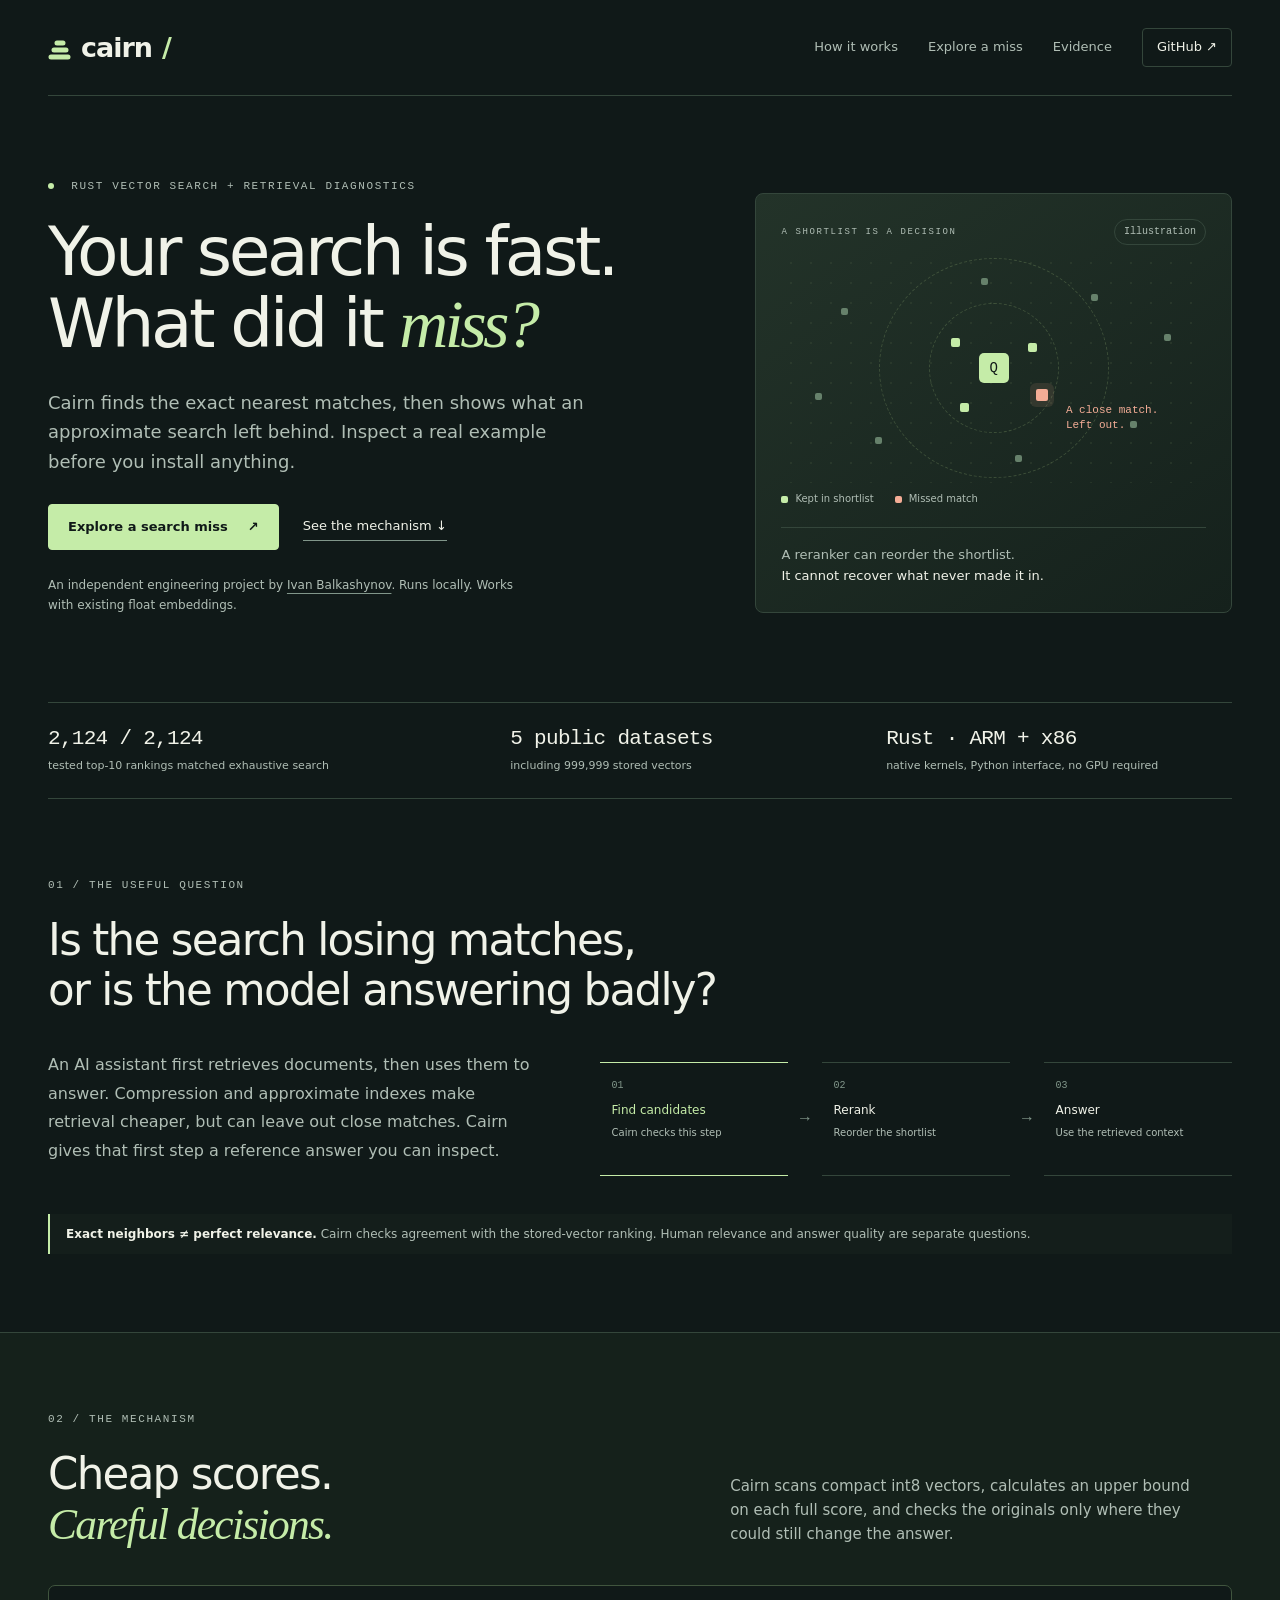
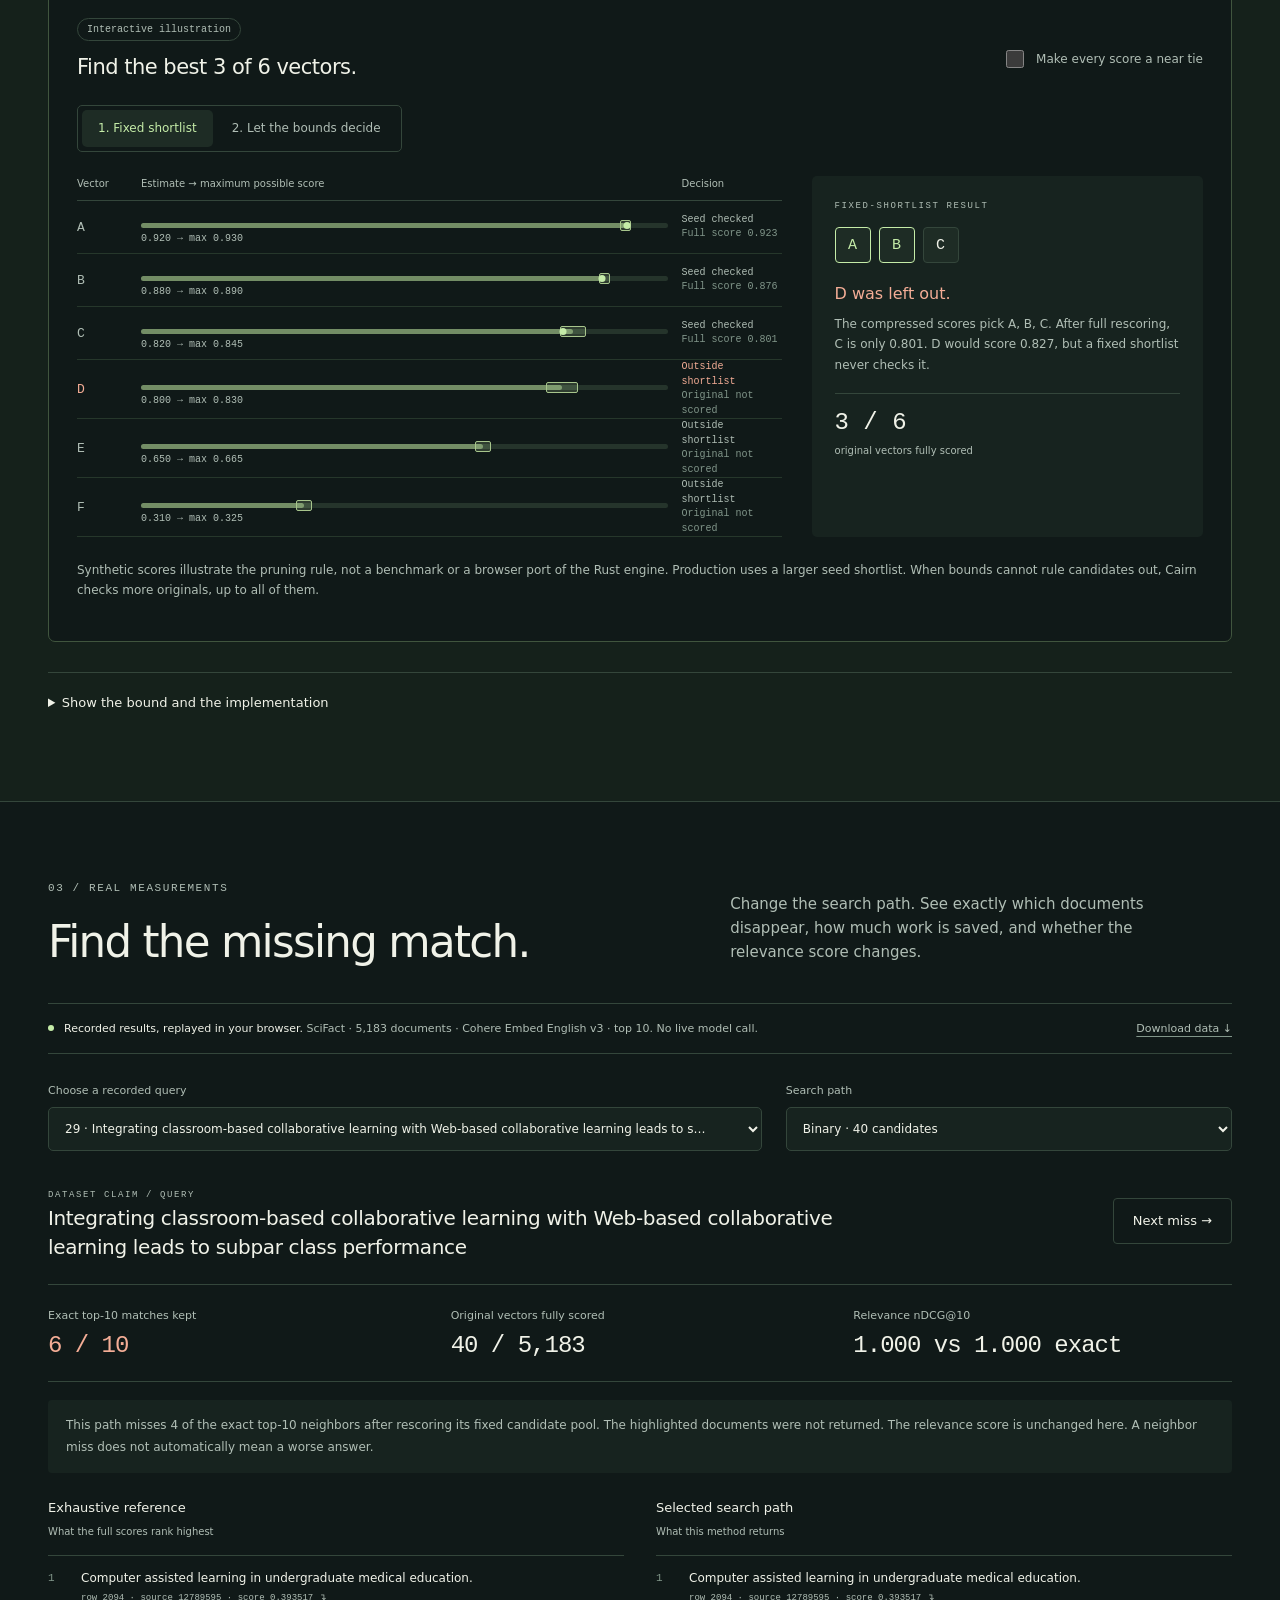
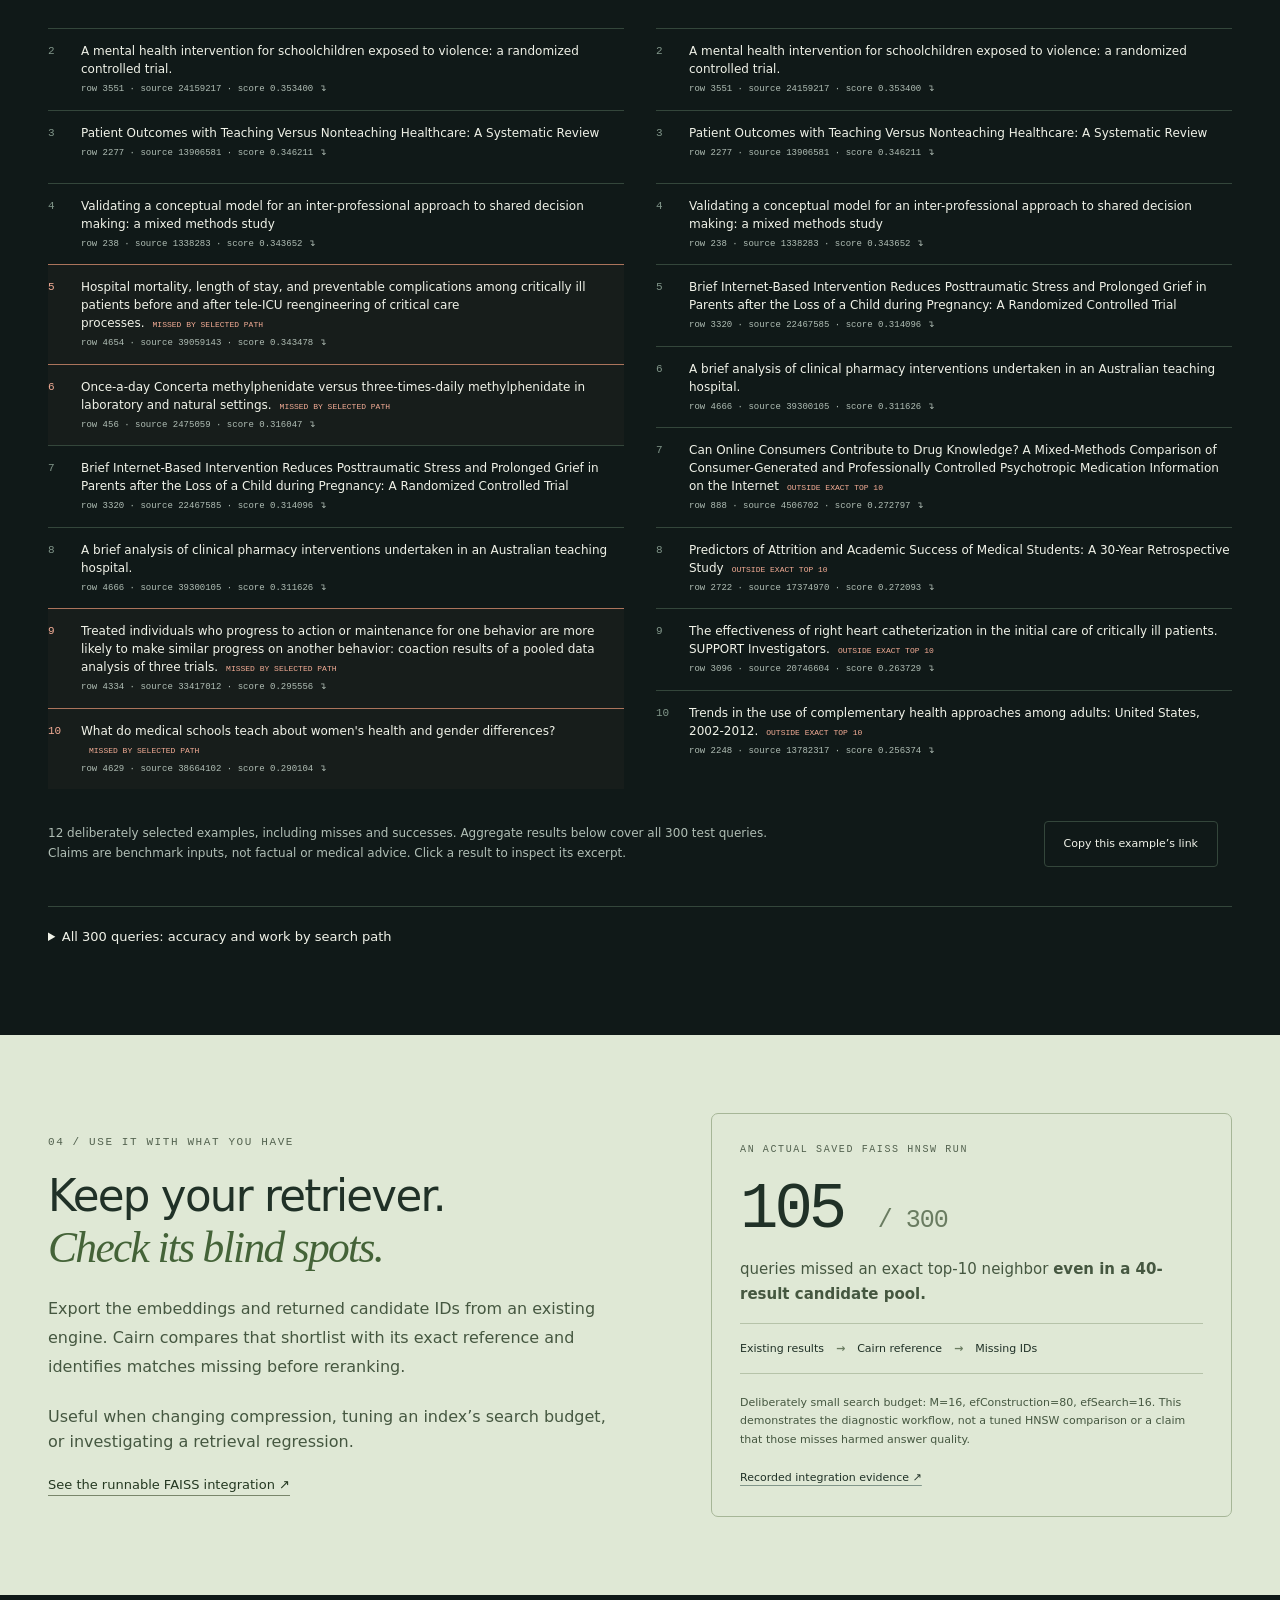
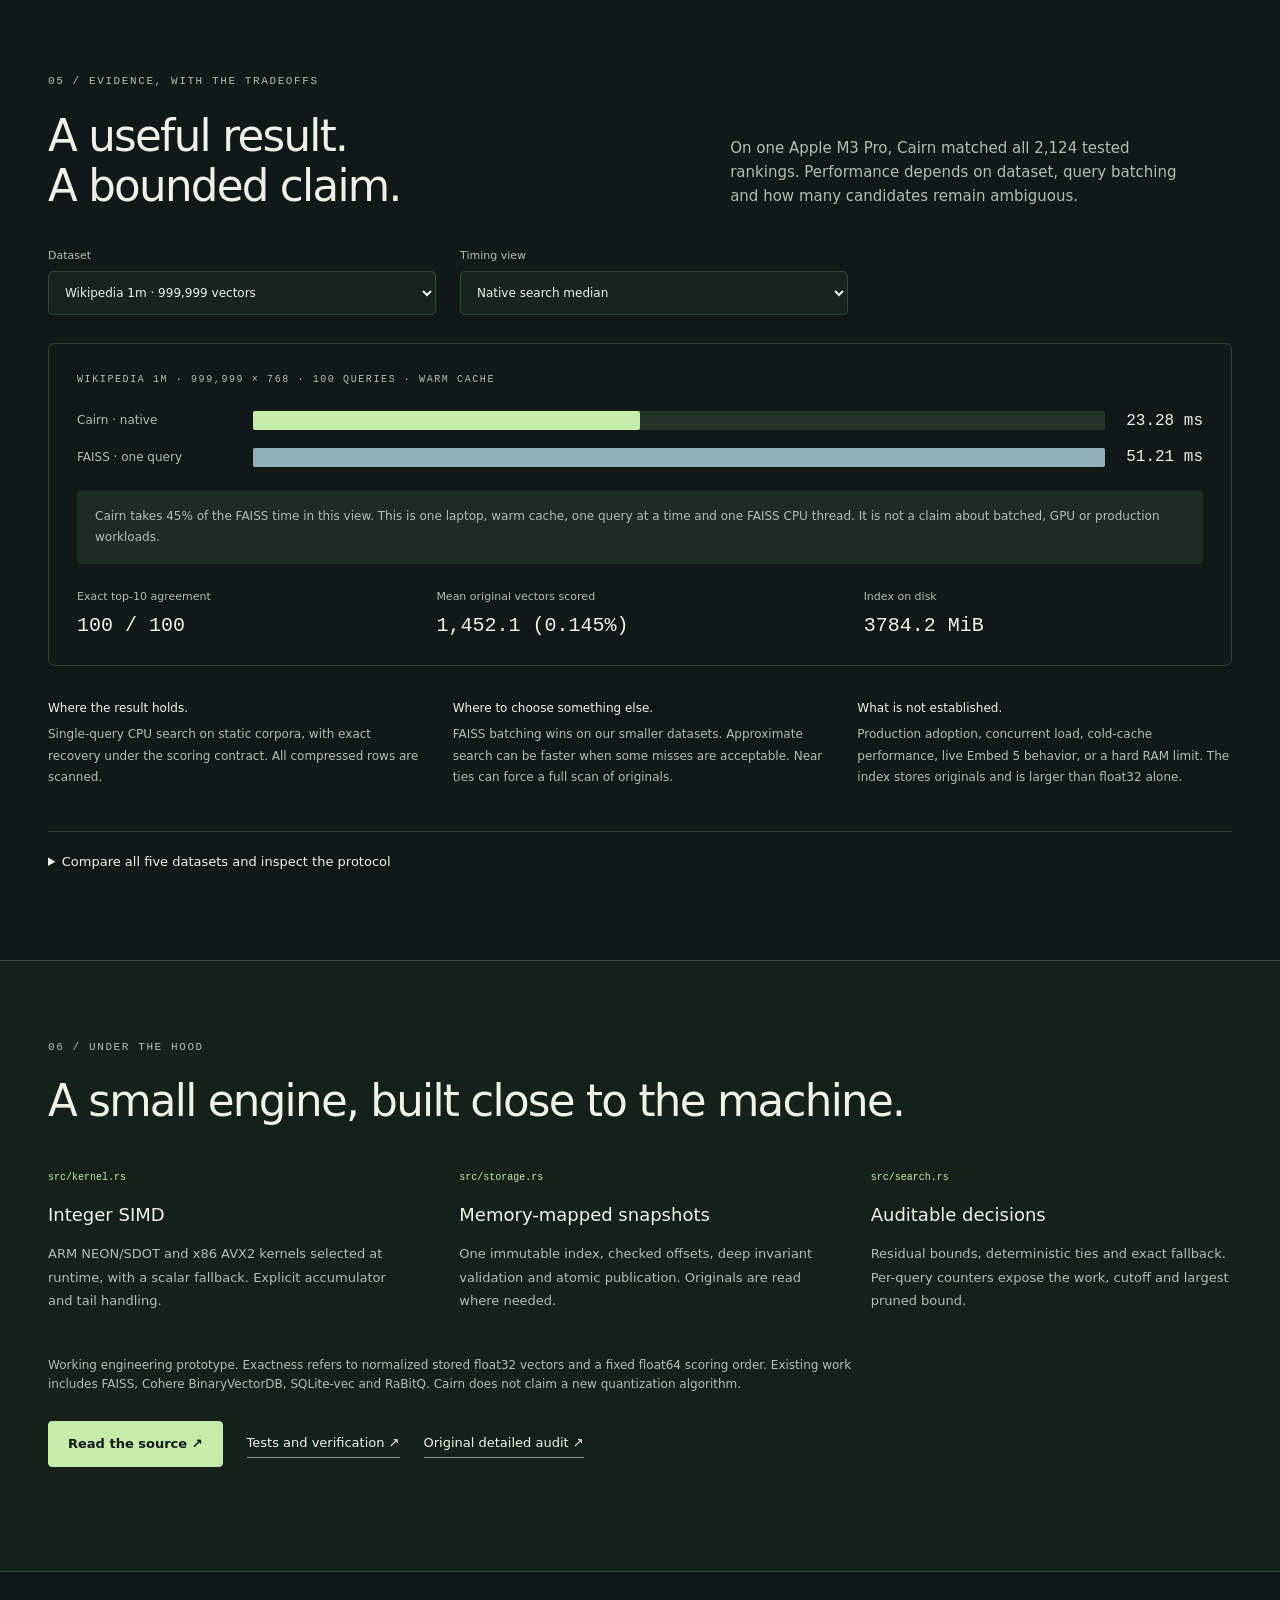
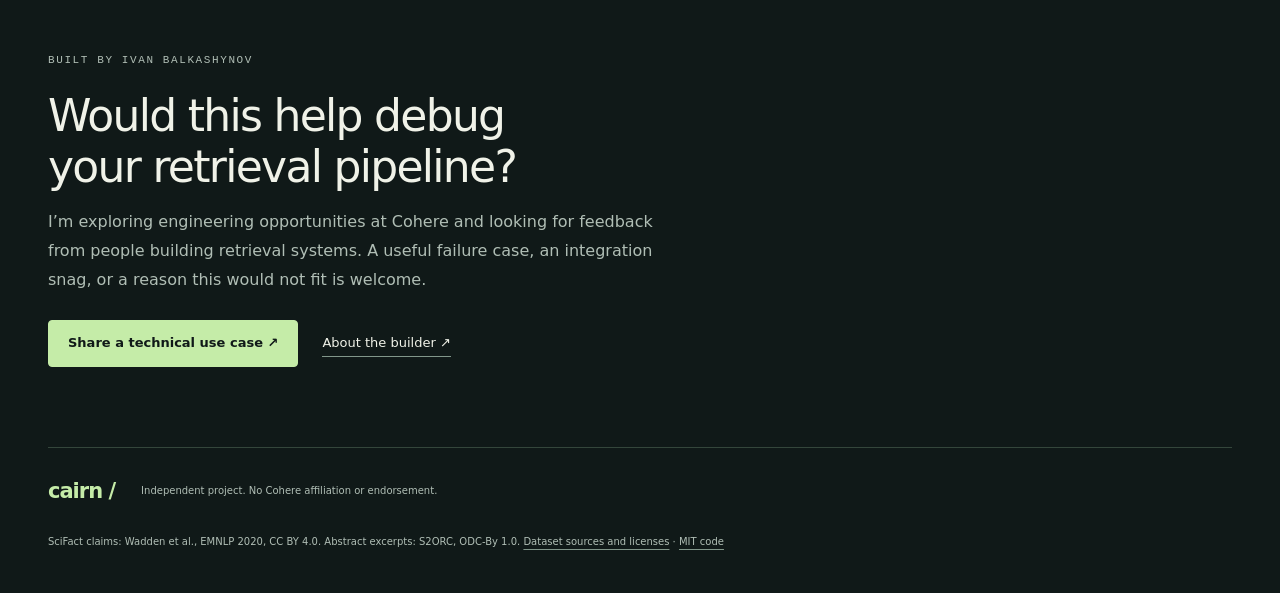
==== commit 0d53a21c: "Make Cairn understandable through an interactive browser presentation" ====
--- a/demo/index.html
+++ b/demo/index.html
@@ -1,66 +1,97 @@
 <!doctype html>
-<html lang="en"><head><meta charset="utf-8"><meta name="viewport" content="width=device-width,initial-scale=1">
-<title>Cairn | Search with evidence</title>
-<style>
-:root{color-scheme:dark;--bg:#101718;--panel:#182223;--text:#edf1e9;--muted:#a6b6b3;--line:#354444;--mint:#bbefb6;--red:#ffb3a2;--accent:#b4d7e4}
-*{box-sizing:border-box}body{margin:0;background:var(--bg);color:var(--text);font:16px/1.5 system-ui,-apple-system,sans-serif}main{max-width:1240px;margin:auto;padding:32px 36px 60px}header{display:flex;align-items:center;justify-content:space-between;gap:20px;padding-bottom:24px;border-bottom:1px solid var(--line)}.brand{font-size:24px;font-weight:650;letter-spacing:-1px}.brand span{color:var(--mint)}.eyebrow{font:12px ui-monospace,monospace;letter-spacing:2px;color:var(--muted);text-transform:uppercase}h1{font-size:clamp(32px,5.4vw,68px);line-height:1.05;letter-spacing:-2px;font-weight:500;max-width:830px;margin:42px 0 18px}h1 em{font-style:normal;color:var(--mint)}.lead{max-width:800px;color:var(--muted);font-size:18px}.context{color:var(--muted);font-size:13px}.metrics{display:grid;grid-template-columns:repeat(3,1fr);gap:24px;margin:32px 0 40px}.metric{padding:20px 0;border-top:1px solid var(--line)}.metric strong{display:block;font-size:34px;font-weight:500;letter-spacing:-1px}.metric span{color:var(--muted);font-size:13px}.section-title{margin:42px 0 12px;font-size:22px;font-weight:500}.table-wrap{overflow-x:auto}table{border-collapse:collapse;width:100%;font-variant-numeric:tabular-nums;font-size:14px}th,td{text-align:right;border-bottom:1px solid var(--line);padding:13px 10px;white-space:nowrap}th{font-size:12px;font-weight:500;color:var(--muted)}td:first-child,th:first-child{text-align:left}tr.selected{background:#25352c}td small{display:block;color:var(--muted);font-size:11px}.toolbar{display:grid;grid-template-columns:2fr 1fr;gap:22px;margin:24px 0}label{font-size:13px;color:var(--muted)}select,button{background:var(--panel);color:var(--text);font:inherit;padding:12px;border:1px solid var(--line);border-radius:5px}select{width:100%;display:block;margin-top:8px;min-width:0}button{cursor:pointer}button:hover{border-color:var(--mint)}button:focus-visible,select:focus-visible{outline:2px solid var(--mint);outline-offset:3px}.query{font-size:22px;line-height:1.4;margin:22px 0;overflow-wrap:anywhere}.audit-strip{display:flex;gap:24px;flex-wrap:wrap;padding:16px 0;border-block:1px solid var(--line);font:14px ui-monospace,monospace}.good{color:var(--mint)}.bad{color:var(--red)}.rankings{display:grid;grid-template-columns:1fr 1fr;gap:26px}.rankings h3{font-size:14px;font-weight:500;color:var(--muted);margin:24px 0 10px}.hit{display:grid;grid-template-columns:24px 1fr;gap:10px;padding:14px 0;border-top:1px solid var(--line);min-height:96px}.rank{color:var(--muted);font:13px ui-monospace,monospace}.hit.lost{border-top-color:#91594f}.hit-title{font-size:14px;overflow-wrap:anywhere}.hit-meta{color:var(--muted);font:11px ui-monospace,monospace;margin-top:7px}.hit-text{font-size:12px;color:var(--muted);margin-top:8px;overflow-wrap:anywhere}.tag{font:10px ui-monospace,monospace;margin-left:8px;color:var(--red)}.flow{display:grid;grid-template-columns:repeat(3,1fr);gap:18px;margin:24px 0}.stage{padding:18px;background:var(--panel);border-radius:6px}.stage b{display:block;font-size:26px;font-weight:500;margin:8px 0}.stage span{color:var(--muted);font-size:12px}.bar{height:5px;background:var(--line);margin-top:14px}.bar div{height:100%;background:var(--mint)}details{border-top:1px solid var(--line);padding:20px 0;margin-top:30px;color:var(--muted);font-size:14px}summary{cursor:pointer;color:var(--text)}footer{border-top:1px solid var(--line);margin-top:36px;padding-top:18px;color:var(--muted);font-size:12px}a{color:var(--accent)}code{font:13px ui-monospace,monospace}#next{margin-top:12px;font-size:13px}noscript{display:block;padding:20px}
-@media(max-width:700px){main{padding:20px 18px 40px}.metrics{gap:14px}.metric strong{font-size:25px}.toolbar,.rankings{grid-template-columns:1fr}.flow{gap:8px}.stage{padding:12px}.stage b{font-size:22px}.brand{font-size:21px}header .eyebrow{letter-spacing:1px;font-size:10px}h1{letter-spacing:-1px}.audit-strip{gap:12px;font-size:12px}}
-</style></head><body><main>
-<header><div class="brand">cairn<span> /</span></div><div class="eyebrow">Retrieval · with evidence</div></header>
-<div class="eyebrow" style="margin-top:34px" id="dataset"></div>
-<h1>Compressed search.<br><em>Exact answers.</em></h1>
-<p class="lead">A fast candidate is only useful if it finds the right neighbor. Cairn bounds quantization error, skips provably uncompetitive vectors, and checks the rest at full precision.</p>
-<p class="context" id="context"></p>
-<p class="context" id="selection-note"></p>
-<p><a href="https://github.com/balkashynov/cairn">Source &amp; quickstart</a> · <a href="https://github.com/balkashynov/cairn/blob/codex/cairn-search/docs/BENCHMARKS.md">All five benchmarks</a></p>
-<div class="metrics"><div class="metric"><span>Exact top-k agreement</span><strong id="agreement"></strong><span>against exhaustive stored-vector search</span></div><div class="metric"><span>Full-vector scoring avoided</span><strong id="avoided"></strong><span>logical work, not a resident-memory claim</span></div><div class="metric"><span>Certified median search</span><strong id="latency"></strong><span id="timing-note"></span></div></div>
-<h2 class="section-title">Every shortcut has a measurable cost.</h2><p class="context">Same queries, same index, same scoring reference. Binary and int8 modes rescore a fixed candidate pool; certified mode expands it wherever the bounds require.</p>
-<div class="table-wrap"><table id="comparison"><thead><tr><th>Search path</th><th>Neighbor recall</th><th>Queries with misses</th><th>p50 / p95</th><th>Full vectors / query</th><th>Relevance nDCG</th></tr></thead><tbody></tbody></table></div>
-<h2 class="section-title">Find the missing result.</h2>
-<div class="toolbar"><label>Benchmark query<select id="queries" aria-label="Benchmark query"></select></label><label>Compare with exact search<select id="mode" aria-label="Compare with exact search"></select></label></div>
-<button id="next" type="button">Next query with a missed neighbor →</button>
-<p class="query" id="query-text"></p>
-<div class="audit-strip" id="audit" aria-live="polite"></div>
-<div class="flow" id="flow"></div>
-<div class="rankings"><section><h3>Exact top results · expected</h3><div id="expected"></div></section><section><h3>Selected search path · returned</h3><div id="returned"></div></section></div>
-<details><summary>What these measurements do and do not establish</summary><p>Exactness means the same ordered top-k as an exhaustive dot product over stored normalized float32 vectors, accumulated in float64, with document ID breaking ties. It does not mean every result is relevant. Relevance nDCG, when supplied, uses the dataset's judgments separately.</p><p>Certified pruning scans every eligible int8 code. It retains full vectors on disk, so total storage is larger than float32 alone. Memory mapping uses the operating system's page cache; the fraction of full vectors scored is not a claim about physical reads or peak resident memory. Nearly tied vectors can force an exhaustive fallback.</p><p id="protocol"></p><p id="faiss-note"></p><p>These are recorded benchmark queries and measurements, replayed locally. The page does not embed new text or perform a live search. Use the CLI or Python client on your own corpus.</p></details>
-<footer><p>Cairn is an independent engineering project. It is not a Cohere product or an endorsement.</p><p id="source"></p><p>Dataset text retains its original terms. <a href="https://github.com/balkashynov/cairn/blob/codex/cairn-search/docs/DATA.md">Source attribution and licenses</a>.</p><p>Algorithm: per-vector scalar int8 quantization, integer SIMD, residual-norm upper bounds, immutable memory-mapped snapshots, exact rescoring. No claim of a new quantization algorithm.</p></footer>
-</main><noscript>This audit report needs JavaScript to display the embedded benchmark measurements. Use the accompanying JSON for the complete results.</noscript>
-<script type="application/json" id="data">{"schema_version": 1, "environment": {"system": "macOS-27.0.1-arm64-arm-64bit", "machine": "arm64", "python": "3.12.11"}, "index": {"layout": {"rows": 5183, "dimensions": 1024, "meta_offset": 256, "codes_offset": 166144, "binary_offset": 5473536, "vectors_offset": 6136960, "file_bytes": 27366528}, "format": "CAIRN001", "kernel": "aarch64-neon-sdot", "quantized_scan_bytes": 5473248, "float_vector_bytes": 21229568, "payload_sha256": "218428add489cf804bddd4bff945801067c48cc40a51f9c2f6e08e4e3c1f1fa4"}, "protocol": {"k": 10, "queries": 300, "repeats": 3, "tag": null, "cache": "warm; methods interleaved after warm-up", "latency": "native search excludes JSON IPC; roundtrip includes Python and IPC", "quality": "neighbor recall against stored normalized f32 exhaustive search; relevance nDCG separate", "io": "logical vector bytes are not measured physical disk reads or resident memory"}, "summary": {"exhaustive": {"recall_at_k": 1.0, "queries_with_misses": 0, "p50_ms": 3.387167, "p95_ms": 3.5501454999999997, "p99_ms": 3.6925349999999995, "roundtrip_p50_ms": 3.6960415018256754, "mean_exact_vectors": 5183, "mean_logical_float_bytes": 21229568, "timed_samples": 900, "ndcg_at_k": 0.7180585235230011}, "certified": {"recall_at_k": 1.0, "queries_with_misses": 0, "p50_ms": 0.17375, "p95_ms": 0.1958372, "p99_ms": 0.21028249999999996, "roundtrip_p50_ms": 0.46418750571319833, "mean_exact_vectors": 40, "mean_logical_float_bytes": 163840, "timed_samples": 900, "ndcg_at_k": 0.7180585235230011}, "binary_1x": {"recall_at_k": 0.6336666666666667, "queries_with_misses": 294, "p50_ms": 0.040458, "p95_ms": 0.046796149999999995, "p99_ms": 0.05229308999999999, "roundtrip_p50_ms": 0.32637450203765184, "mean_exact_vectors": 10, "mean_logical_float_bytes": 40960, "timed_samples": 900, "ndcg_at_k": 0.7017214926181509}, "binary_4x": {"recall_at_k": 0.9173333333333333, "queries_with_misses": 145, "p50_ms": 0.06916699999999999, "p95_ms": 0.079, "p99_ms": 0.08550667, "roundtrip_p50_ms": 0.3580209959181957, "mean_exact_vectors": 40, "mean_logical_float_bytes": 163840, "timed_samples": 900, "ndcg_at_k": 0.7176366680284646}, "binary_16x": {"recall_at_k": 0.9903333333333333, "queries_with_misses": 25, "p50_ms": 0.17504150000000002, "p95_ms": 0.19546845, "p99_ms": 0.2101695, "roundtrip_p50_ms": 0.473000000056345, "mean_exact_vectors": 160, "mean_logical_float_bytes": 655360, "timed_samples": 900, "ndcg_at_k": 0.7180585235230011}, "int8_1x": {"recall_at_k": 0.9933333333333333, "queries_with_misses": 20, "p50_ms": 0.13318750000000001, "p95_ms": 0.14372354999999998, "p99_ms": 0.16088291, "roundtrip_p50_ms": 0.4370004971860908, "mean_exact_vectors": 10, "mean_logical_float_bytes": 40960, "timed_samples": 900, "ndcg_at_k": 0.7180585235230011}, "int8_4x": {"recall_at_k": 1.0, "queries_with_misses": 0, "p50_ms": 0.1628545, "p95_ms": 0.17568894999999995, "p99_ms": 0.18439749999999996, "roundtrip_p50_ms": 0.4651874987757765, "mean_exact_vectors": 40, "mean_logical_float_bytes": 163840, "timed_samples": 900, "ndcg_at_k": 0.7180585235230011}, "int8_16x": {"recall_at_k": 1.0, "queries_with_misses": 0, "p50_ms": 0.27575, "p95_ms": 0.29696105, "p99_ms": 0.31589875, "roundtrip_p50_ms": 0.5796250043204054, "mean_exact_vectors": 160, "mean_logical_float_bytes": 655360, "timed_samples": 900, "ndcg_at_k": 0.7180585235230011}}, "queries": [{"query_id": 0, "query": {"_id": "1137", "text": "TNFAIP3 is a tumor suppressor in glioblastoma."}, "methods": {"exhaustive": {"recall_at_k": 1.0, "ordered_exact": true, "missed_ids": [], "hits": [{"id": 5, "score": 0.6490300088444336}, {"id": 971, "score": 0.5844532552309187}, {"id": 4788, "score": 0.5761412794543753}, {"id": 1423, "score": 0.576130953833299}, {"id": 954, "score": 0.5744936952026055}, {"id": 4613, "score": 0.5687222964896105}, {"id": 92, "score": 0.5561685114005869}, {"id": 3375, "score": 0.5502561252784709}, {"id": 333, "score": 0.54902763784969}, {"id": 2518, "score": 0.5444684633697158}], "stats": {"mode": "exhaustive", "eligible": 5183, "int8_scored": 0, "binary_scored": 0, "exact_scored": 5183, "pruned": 0, "scratch_bytes": 4256, "logical_code_bytes": 0, "logical_float_bytes": 21229568, "elapsed_ms": 3.7207500000000002, "certified": true, "cutoff": 0.5444684633697158, "max_pruned_upper_bound": null}, "ndcg_at_k": 1.0}, "certified": {"recall_at_k": 1.0, "ordered_exact": true, "missed_ids": [], "hits": [{"id": 5, "score": 0.6490300088444336}, {"id": 971, "score": 0.5844532552309187}, {"id": 4788, "score": 0.5761412794543753}, {"id": 1423, "score": 0.576130953833299}, {"id": 954, "score": 0.5744936952026055}, {"id": 4613, "score": 0.5687222964896105}, {"id": 92, "score": 0.5561685114005869}, {"id": 3375, "score": 0.5502561252784709}, {"id": 333, "score": 0.54902763784969}, {"id": 2518, "score": 0.5444684633697158}], "stats": {"mode": "certified", "eligible": 5183, "int8_scored": 5183, "binary_scored": 0, "exact_scored": 40, "pruned": 5143, "scratch_bytes": 47512, "logical_code_bytes": 5307392, "logical_float_bytes": 163840, "elapsed_ms": 0.195833, "certified": true, "cutoff": 0.5444684633697158, "max_pruned_upper_bound": 0.5050408522913377}, "ndcg_at_k": 1.0}, "binary_1x": {"recall_at_k": 0.9, "ordered_exact": false, "missed_ids": [92], "hits": [{"id": 5, "score": 0.6490300088444336}, {"id": 971, "score": 0.5844532552309187}, {"id": 4788, "score": 0.5761412794543753}, {"id": 1423, "score": 0.576130953833299}, {"id": 954, "score": 0.5744936952026055}, {"id": 4613, "score": 0.5687222964896105}, {"id": 3375, "score": 0.5502561252784709}, {"id": 333, "score": 0.54902763784969}, {"id": 2518, "score": 0.5444684633697158}, {"id": 435, "score": 0.5276288813258595}], "stats": {"mode": "binary", "eligible": 5183, "int8_scored": 0, "binary_scored": 5183, "exact_scored": 10, "pruned": 5173, "scratch_bytes": 5568, "logical_code_bytes": 663424, "logical_float_bytes": 40960, "elapsed_ms": 0.045084, "certified": false, "cutoff": 0.5276288813258595, "max_pruned_upper_bound": null}, "ndcg_at_k": 1.0}, "binary_4x": {"recall_at_k": 0.9, "ordered_exact": false, "missed_ids": [92], "hits": [{"id": 5, "score": 0.6490300088444336}, {"id": 971, "score": 0.5844532552309187}, {"id": 4788, "score": 0.5761412794543753}, {"id": 1423, "score": 0.576130953833299}, {"id": 954, "score": 0.5744936952026055}, {"id": 4613, "score": 0.5687222964896105}, {"id": 3375, "score": 0.5502561252784709}, {"id": 333, "score": 0.54902763784969}, {"id": 2518, "score": 0.5444684633697158}, {"id": 1648, "score": 0.5444607315706486}], "stats": {"mode": "binary", "eligible": 5183, "int8_scored": 0, "binary_scored": 5183, "exact_scored": 40, "pruned": 5143, "scratch_bytes": 6048, "logical_code_bytes": 663424, "logical_float_bytes": 163840, "elapsed_ms": 0.08095899999999999, "certified": false, "cutoff": 0.5444607315706486, "max_pruned_upper_bound": null}, "ndcg_at_k": 1.0}, "binary_16x": {"recall_at_k": 1.0, "ordered_exact": true, "missed_ids": [], "hits": [{"id": 5, "score": 0.6490300088444336}, {"id": 971, "score": 0.5844532552309187}, {"id": 4788, "score": 0.5761412794543753}, {"id": 1423, "score": 0.576130953833299}, {"id": 954, "score": 0.5744936952026055}, {"id": 4613, "score": 0.5687222964896105}, {"id": 92, "score": 0.5561685114005869}, {"id": 3375, "score": 0.5502561252784709}, {"id": 333, "score": 0.54902763784969}, {"id": 2518, "score": 0.5444684633697158}], "stats": {"mode": "binary", "eligible": 5183, "int8_scored": 0, "binary_scored": 5183, "exact_scored": 160, "pruned": 5023, "scratch_bytes": 7968, "logical_code_bytes": 663424, "logical_float_bytes": 655360, "elapsed_ms": 0.198541, "certified": false, "cutoff": 0.5444684633697158, "max_pruned_upper_bound": null}, "ndcg_at_k": 1.0}, "int8_1x": {"recall_at_k": 0.9, "ordered_exact": false, "missed_ids": [2518], "hits": [{"id": 5, "score": 0.6490300088444336}, {"id": 971, "score": 0.5844532552309187}, {"id": 4788, "score": 0.5761412794543753}, {"id": 1423, "score": 0.576130953833299}, {"id": 954, "score": 0.5744936952026055}, {"id": 4613, "score": 0.5687222964896105}, {"id": 92, "score": 0.5561685114005869}, {"id": 3375, "score": 0.5502561252784709}, {"id": 333, "score": 0.54902763784969}, {"id": 1648, "score": 0.5444607315706486}], "stats": {"mode": "int8", "eligible": 5183, "int8_scored": 5183, "binary_scored": 0, "exact_scored": 10, "pruned": 5173, "scratch_bytes": 5568, "logical_code_bytes": 5307392, "logical_float_bytes": 40960, "elapsed_ms": 0.14166600000000001, "certified": false, "cutoff": 0.5444607315706486, "max_pruned_upper_bound": null}, "ndcg_at_k": 1.0}, "int8_4x": {"recall_at_k": 1.0, "ordered_exact": true, "missed_ids": [], "hits": [{"id": 5, "score": 0.6490300088444336}, {"id": 971, "score": 0.5844532552309187}, {"id": 4788, "score": 0.5761412794543753}, {"id": 1423, "score": 0.576130953833299}, {"id": 954, "score": 0.5744936952026055}, {"id": 4613, "score": 0.5687222964896105}, {"id": 92, "score": 0.5561685114005869}, {"id": 3375, "score": 0.5502561252784709}, {"id": 333, "score": 0.54902763784969}, {"id": 2518, "score": 0.5444684633697158}], "stats": {"mode": "int8", "eligible": 5183, "int8_scored": 5183, "binary_scored": 0, "exact_scored": 40, "pruned": 5143, "scratch_bytes": 6048, "logical_code_bytes": 5307392, "logical_float_bytes": 163840, "elapsed_ms": 0.17633300000000002, "certified": false, "cutoff": 0.5444684633697158, "max_pruned_upper_bound": null}, "ndcg_at_k": 1.0}, "int8_16x": {"recall_at_k": 1.0, "ordered_exact": true, "missed_ids": [], "hits": [{"id": 5, "score": 0.6490300088444336}, {"id": 971, "score": 0.5844532552309187}, {"id": 4788, "score": 0.5761412794543753}, {"id": 1423, "score": 0.576130953833299}, {"id": 954, "score": 0.5744936952026055}, {"id": 4613, "score": 0.5687222964896105}, {"id": 92, "score": 0.5561685114005869}, {"id": 3375, "score": 0.5502561252784709}, {"id": 333, "score": 0.54902763784969}, {"id": 2518, "score": 0.5444684633697158}], "stats": {"mode": "int8", "eligible": 5183, "int8_scored": 5183, "binary_scored": 0, "exact_scored": 160, "pruned": 5023, "scratch_bytes": 7968, "logical_code_bytes": 5307392, "logical_float_bytes": 655360, "elapsed_ms": 0.29975, "certified": false, "cutoff": 0.5444684633697158, "max_pruned_upper_bound": null}, "ndcg_at_k": 1.0}}}, {"query_id": 17, "query": {"_id": "814", "text": "Mutations in G-Beta protein GNB2 are present in many cancers, resulting in loss of interaction with G-alpha subunits and concomitant activation of AKT pathway."}, "methods": {"exhaustive": {"recall_at_k": 1.0, "ordered_exact": true, "missed_ids": [], "hits": [{"id": 4330, "score": 0.7607739746942139}, {"id": 4697, "score": 0.53649780065983}, {"id": 1454, "score": 0.5140043384792514}, {"id": 798, "score": 0.5102060053625804}, {"id": 4069, "score": 0.5056740864741638}, {"id": 92, "score": 0.5044066559323644}, {"id": 816, "score": 0.50275047970906}, {"id": 5113, "score": 0.49924026357044926}, {"id": 3205, "score": 0.4969396061422273}, {"id": 3228, "score": 0.49544270533250134}], "stats": {"mode": "exhaustive", "eligible": 5183, "int8_scored": 0, "binary_scored": 0, "exact_scored": 5183, "pruned": 0, "scratch_bytes": 4256, "logical_code_bytes": 0, "logical_float_bytes": 21229568, "elapsed_ms": 3.3514999999999997, "certified": true, "cutoff": 0.49544270533250134, "max_pruned_upper_bound": null}, "ndcg_at_k": 1.0}, "certified": {"recall_at_k": 1.0, "ordered_exact": true, "missed_ids": [], "hits": [{"id": 4330, "score": 0.7607739746942139}, {"id": 4697, "score": 0.53649780065983}, {"id": 1454, "score": 0.5140043384792514}, {"id": 798, "score": 0.5102060053625804}, {"id": 4069, "score": 0.5056740864741638}, {"id": 92, "score": 0.5044066559323644}, {"id": 816, "score": 0.50275047970906}, {"id": 5113, "score": 0.49924026357044926}, {"id": 3205, "score": 0.4969396061422273}, {"id": 3228, "score": 0.49544270533250134}], "stats": {"mode": "certified", "eligible": 5183, "int8_scored": 5183, "binary_scored": 0, "exact_scored": 40, "pruned": 5143, "scratch_bytes": 47512, "logical_code_bytes": 5307392, "logical_float_bytes": 163840, "elapsed_ms": 0.200084, "certified": true, "cutoff": 0.49544270533250134, "max_pruned_upper_bound": 0.4846989194696112}, "ndcg_at_k": 1.0}, "binary_1x": {"recall_at_k": 0.4, "ordered_exact": false, "missed_ids": [92, 816, 1454, 3205, 3228, 4069], "hits": [{"id": 4330, "score": 0.7607739746942139}, {"id": 4697, "score": 0.53649780065983}, {"id": 798, "score": 0.5102060053625804}, {"id": 5113, "score": 0.49924026357044926}, {"id": 4788, "score": 0.49484968433280624}, {"id": 862, "score": 0.49410958579906444}, {"id": 926, "score": 0.4895893010424909}, {"id": 754, "score": 0.4849020833620466}, {"id": 4808, "score": 0.4648562549845481}, {"id": 4371, "score": 0.4641078714389422}], "stats": {"mode": "binary", "eligible": 5183, "int8_scored": 0, "binary_scored": 5183, "exact_scored": 10, "pruned": 5173, "scratch_bytes": 5568, "logical_code_bytes": 663424, "logical_float_bytes": 40960, "elapsed_ms": 0.05450000000000001, "certified": false, "cutoff": 0.4641078714389422, "max_pruned_upper_bound": null}, "ndcg_at_k": 1.0}, "binary_4x": {"recall_at_k": 1.0, "ordered_exact": true, "missed_ids": [], "hits": [{"id": 4330, "score": 0.7607739746942139}, {"id": 4697, "score": 0.53649780065983}, {"id": 1454, "score": 0.5140043384792514}, {"id": 798, "score": 0.5102060053625804}, {"id": 4069, "score": 0.5056740864741638}, {"id": 92, "score": 0.5044066559323644}, {"id": 816, "score": 0.50275047970906}, {"id": 5113, "score": 0.49924026357044926}, {"id": 3205, "score": 0.4969396061422273}, {"id": 3228, "score": 0.49544270533250134}], "stats": {"mode": "binary", "eligible": 5183, "int8_scored": 0, "binary_scored": 5183, "exact_scored": 40, "pruned": 5143, "scratch_bytes": 6048, "logical_code_bytes": 663424, "logical_float_bytes": 163840, "elapsed_ms": 0.079334, "certified": false, "cutoff": 0.49544270533250134, "max_pruned_upper_bound": null}, "ndcg_at_k": 1.0}, "binary_16x": {"recall_at_k": 1.0, "ordered_exact": true, "missed_ids": [], "hits": [{"id": 4330, "score": 0.7607739746942139}, {"id": 4697, "score": 0.53649780065983}, {"id": 1454, "score": 0.5140043384792514}, {"id": 798, "score": 0.5102060053625804}, {"id": 4069, "score": 0.5056740864741638}, {"id": 92, "score": 0.5044066559323644}, {"id": 816, "score": 0.50275047970906}, {"id": 5113, "score": 0.49924026357044926}, {"id": 3205, "score": 0.4969396061422273}, {"id": 3228, "score": 0.49544270533250134}], "stats": {"mode": "binary", "eligible": 5183, "int8_scored": 0, "binary_scored": 5183, "exact_scored": 160, "pruned": 5023, "scratch_bytes": 7968, "logical_code_bytes": 663424, "logical_float_bytes": 655360, "elapsed_ms": 0.210417, "certified": false, "cutoff": 0.49544270533250134, "max_pruned_upper_bound": null}, "ndcg_at_k": 1.0}, "int8_1x": {"recall_at_k": 0.9, "ordered_exact": false, "missed_ids": [3228], "hits": [{"id": 4330, "score": 0.7607739746942139}, {"id": 4697, "score": 0.53649780065983}, {"id": 1454, "score": 0.5140043384792514}, {"id": 798, "score": 0.5102060053625804}, {"id": 4069, "score": 0.5056740864741638}, {"id": 92, "score": 0.5044066559323644}, {"id": 816, "score": 0.50275047970906}, {"id": 5113, "score": 0.49924026357044926}, {"id": 3205, "score": 0.4969396061422273}, {"id": 4788, "score": 0.49484968433280624}], "stats": {"mode": "int8", "eligible": 5183, "int8_scored": 5183, "binary_scored": 0, "exact_scored": 10, "pruned": 5173, "scratch_bytes": 5568, "logical_code_bytes": 5307392, "logical_float_bytes": 40960, "elapsed_ms": 0.14200000000000002, "certified": false, "cutoff": 0.49484968433280624, "max_pruned_upper_bound": null}, "ndcg_at_k": 1.0}, "int8_4x": {"recall_at_k": 1.0, "ordered_exact": true, "missed_ids": [], "hits": [{"id": 4330, "score": 0.7607739746942139}, {"id": 4697, "score": 0.53649780065983}, {"id": 1454, "score": 0.5140043384792514}, {"id": 798, "score": 0.5102060053625804}, {"id": 4069, "score": 0.5056740864741638}, {"id": 92, "score": 0.5044066559323644}, {"id": 816, "score": 0.50275047970906}, {"id": 5113, "score": 0.49924026357044926}, {"id": 3205, "score": 0.4969396061422273}, {"id": 3228, "score": 0.49544270533250134}], "stats": {"mode": "int8", "eligible": 5183, "int8_scored": 5183, "binary_scored": 0, "exact_scored": 40, "pruned": 5143, "scratch_bytes": 6048, "logical_code_bytes": 5307392, "logical_float_bytes": 163840, "elapsed_ms": 0.161583, "certified": false, "cutoff": 0.49544270533250134, "max_pruned_upper_bound": null}, "ndcg_at_k": 1.0}, "int8_16x": {"recall_at_k": 1.0, "ordered_exact": true, "missed_ids": [], "hits": [{"id": 4330, "score": 0.7607739746942139}, {"id": 4697, "score": 0.53649780065983}, {"id": 1454, "score": 0.5140043384792514}, {"id": 798, "score": 0.5102060053625804}, {"id": 4069, "score": 0.5056740864741638}, {"id": 92, "score": 0.5044066559323644}, {"id": 816, "score": 0.50275047970906}, {"id": 5113, "score": 0.49924026357044926}, {"id": 3205, "score": 0.4969396061422273}, {"id": 3228, "score": 0.49544270533250134}], "stats": {"mode": "int8", "eligible": 5183, "int8_scored": 5183, "binary_scored": 0, "exact_scored": 160, "pruned": 5023, "scratch_bytes": 7968, "logical_code_bytes": 5307392, "logical_float_bytes": 655360, "elapsed_ms": 0.266041, "certified": false, "cutoff": 0.49544270533250134, "max_pruned_upper_bound": null}, "ndcg_at_k": 1.0}}}, {"query_id": 20, "query": {"_id": "1336", "text": "UCB T cells reduce TCR diversity after transplantation."}, "methods": {"exhaustive": {"recall_at_k": 1.0, "ordered_exact": true, "missed_ids": [], "hits": [{"id": 3969, "score": 0.6821046179208264}, {"id": 4023, "score": 0.6390172395646407}, {"id": 4896, "score": 0.6186129711208671}, {"id": 51, "score": 0.5782761814853943}, {"id": 4339, "score": 0.5718373757375518}, {"id": 2943, "score": 0.5552575588749824}, {"id": 2185, "score": 0.5492568187850813}, {"id": 3656, "score": 0.5461830445355237}, {"id": 1749, "score": 0.5375806982483923}, {"id": 556, "score": 0.5366491928537409}], "stats": {"mode": "exhaustive", "eligible": 5183, "int8_scored": 0, "binary_scored": 0, "exact_scored": 5183, "pruned": 0, "scratch_bytes": 4256, "logical_code_bytes": 0, "logical_float_bytes": 21229568, "elapsed_ms": 3.349, "certified": true, "cutoff": 0.5366491928537409, "max_pruned_upper_bound": null}, "ndcg_at_k": 0.6309297535714575}, "certified": {"recall_at_k": 1.0, "ordered_exact": true, "missed_ids": [], "hits": [{"id": 3969, "score": 0.6821046179208264}, {"id": 4023, "score": 0.6390172395646407}, {"id": 4896, "score": 0.6186129711208671}, {"id": 51, "score": 0.5782761814853943}, {"id": 4339, "score": 0.5718373757375518}, {"id": 2943, "score": 0.5552575588749824}, {"id": 2185, "score": 0.5492568187850813}, {"id": 3656, "score": 0.5461830445355237}, {"id": 1749, "score": 0.5375806982483923}, {"id": 556, "score": 0.5366491928537409}], "stats": {"mode": "certified", "eligible": 5183, "int8_scored": 5183, "binary_scored": 0, "exact_scored": 40, "pruned": 5143, "scratch_bytes": 47512, "logical_code_bytes": 5307392, "logical_float_bytes": 163840, "elapsed_ms": 0.173583, "certified": true, "cutoff": 0.5366491928537409, "max_pruned_upper_bound": 0.501333084146766}, "ndcg_at_k": 0.6309297535714575}, "binary_1x": {"recall_at_k": 0.6, "ordered_exact": false, "missed_ids": [556, 1749, 2943, 3656], "hits": [{"id": 3969, "score": 0.6821046179208264}, {"id": 4023, "score": 0.6390172395646407}, {"id": 4896, "score": 0.6186129711208671}, {"id": 51, "score": 0.5782761814853943}, {"id": 4339, "score": 0.5718373757375518}, {"id": 2185, "score": 0.5492568187850813}, {"id": 1028, "score": 0.5214350977462526}, {"id": 4858, "score": 0.499586433284375}, {"id": 3755, "score": 0.48888919176584855}, {"id": 4743, "score": 0.4736307573775648}], "stats": {"mode": "binary", "eligible": 5183, "int8_scored": 0, "binary_scored": 5183, "exact_scored": 10, "pruned": 5173, "scratch_bytes": 5568, "logical_code_bytes": 663424, "logical_float_bytes": 40960, "elapsed_ms": 0.040042, "certified": false, "cutoff": 0.4736307573775648, "max_pruned_upper_bound": null}, "ndcg_at_k": 0.6309297535714575}, "binary_4x": {"recall_at_k": 0.9, "ordered_exact": false, "missed_ids": [2943], "hits": [{"id": 3969, "score": 0.6821046179208264}, {"id": 4023, "score": 0.6390172395646407}, {"id": 4896, "score": 0.6186129711208671}, {"id": 51, "score": 0.5782761814853943}, {"id": 4339, "score": 0.5718373757375518}, {"id": 2185, "score": 0.5492568187850813}, {"id": 3656, "score": 0.5461830445355237}, {"id": 1749, "score": 0.5375806982483923}, {"id": 556, "score": 0.5366491928537409}, {"id": 2737, "score": 0.5359091046276088}], "stats": {"mode": "binary", "eligible": 5183, "int8_scored": 0, "binary_scored": 5183, "exact_scored": 40, "pruned": 5143, "scratch_bytes": 6048, "logical_code_bytes": 663424, "logical_float_bytes": 163840, "elapsed_ms": 0.06695899999999999, "certified": false, "cutoff": 0.5359091046276088, "max_pruned_upper_bound": null}, "ndcg_at_k": 0.6309297535714575}, "binary_16x": {"recall_at_k": 1.0, "ordered_exact": true, "missed_ids": [], "hits": [{"id": 3969, "score": 0.6821046179208264}, {"id": 4023, "score": 0.6390172395646407}, {"id": 4896, "score": 0.6186129711208671}, {"id": 51, "score": 0.5782761814853943}, {"id": 4339, "score": 0.5718373757375518}, {"id": 2943, "score": 0.5552575588749824}, {"id": 2185, "score": 0.5492568187850813}, {"id": 3656, "score": 0.5461830445355237}, {"id": 1749, "score": 0.5375806982483923}, {"id": 556, "score": 0.5366491928537409}], "stats": {"mode": "binary", "eligible": 5183, "int8_scored": 0, "binary_scored": 5183, "exact_scored": 160, "pruned": 5023, "scratch_bytes": 7968, "logical_code_bytes": 663424, "logical_float_bytes": 655360, "elapsed_ms": 0.17725, "certified": false, "cutoff": 0.5366491928537409, "max_pruned_upper_bound": null}, "ndcg_at_k": 0.6309297535714575}, "int8_1x": {"recall_at_k": 0.9, "ordered_exact": false, "missed_ids": [556], "hits": [{"id": 3969, "score": 0.6821046179208264}, {"id": 4023, "score": 0.6390172395646407}, {"id": 4896, "score": 0.6186129711208671}, {"id": 51, "score": 0.5782761814853943}, {"id": 4339, "score": 0.5718373757375518}, {"id": 2943, "score": 0.5552575588749824}, {"id": 2185, "score": 0.5492568187850813}, {"id": 3656, "score": 0.5461830445355237}, {"id": 1749, "score": 0.5375806982483923}, {"id": 2737, "score": 0.5359091046276088}], "stats": {"mode": "int8", "eligible": 5183, "int8_scored": 5183, "binary_scored": 0, "exact_scored": 10, "pruned": 5173, "scratch_bytes": 5568, "logical_code_bytes": 5307392, "logical_float_bytes": 40960, "elapsed_ms": 0.12925, "certified": false, "cutoff": 0.5359091046276088, "max_pruned_upper_bound": null}, "ndcg_at_k": 0.6309297535714575}, "int8_4x": {"recall_at_k": 1.0, "ordered_exact": true, "missed_ids": [], "hits": [{"id": 3969, "score": 0.6821046179208264}, {"id": 4023, "score": 0.6390172395646407}, {"id": 4896, "score": 0.6186129711208671}, {"id": 51, "score": 0.5782761814853943}, {"id": 4339, "score": 0.5718373757375518}, {"id": 2943, "score": 0.5552575588749824}, {"id": 2185, "score": 0.5492568187850813}, {"id": 3656, "score": 0.5461830445355237}, {"id": 1749, "score": 0.5375806982483923}, {"id": 556, "score": 0.5366491928537409}], "stats": {"mode": "int8", "eligible": 5183, "int8_scored": 5183, "binary_scored": 0, "exact_scored": 40, "pruned": 5143, "scratch_bytes": 6048, "logical_code_bytes": 5307392, "logical_float_bytes": 163840, "elapsed_ms": 0.151417, "certified": false, "cutoff": 0.5366491928537409, "max_pruned_upper_bound": null}, "ndcg_at_k": 0.6309297535714575}, "int8_16x": {"recall_at_k": 1.0, "ordered_exact": true, "missed_ids": [], "hits": [{"id": 3969, "score": 0.6821046179208264}, {"id": 4023, "score": 0.6390172395646407}, {"id": 4896, "score": 0.6186129711208671}, {"id": 51, "score": 0.5782761814853943}, {"id": 4339, "score": 0.5718373757375518}, {"id": 2943, "score": 0.5552575588749824}, {"id": 2185, "score": 0.5492568187850813}, {"id": 3656, "score": 0.5461830445355237}, {"id": 1749, "score": 0.5375806982483923}, {"id": 556, "score": 0.5366491928537409}], "stats": {"mode": "int8", "eligible": 5183, "int8_scored": 5183, "binary_scored": 0, "exact_scored": 160, "pruned": 5023, "scratch_bytes": 7968, "logical_code_bytes": 5307392, "logical_float_bytes": 655360, "elapsed_ms": 0.257834, "certified": false, "cutoff": 0.5366491928537409, "max_pruned_upper_bound": null}, "ndcg_at_k": 0.6309297535714575}}}, {"query_id": 27, "query": {"_id": "180", "text": "Blocking the interaction between TDP-43 and respiratory complex I proteins ND3 and ND6 leads to increased TDP-43-induced neuronal loss."}, "methods": {"exhaustive": {"recall_at_k": 1.0, "ordered_exact": true, "missed_ids": [], "hits": [{"id": 2683, "score": 0.708311882795637}, {"id": 2182, "score": 0.5707145495574308}, {"id": 1614, "score": 0.5687992855344176}, {"id": 1829, "score": 0.523700385523956}, {"id": 2713, "score": 0.5203155138451641}, {"id": 3112, "score": 0.5179826731507857}, {"id": 4917, "score": 0.5078135737174718}, {"id": 2367, "score": 0.500492815832436}, {"id": 3432, "score": 0.49749524138891754}, {"id": 480, "score": 0.4956758977421473}], "stats": {"mode": "exhaustive", "eligible": 5183, "int8_scored": 0, "binary_scored": 0, "exact_scored": 5183, "pruned": 0, "scratch_bytes": 4256, "logical_code_bytes": 0, "logical_float_bytes": 21229568, "elapsed_ms": 3.345083, "certified": true, "cutoff": 0.4956758977421473, "max_pruned_upper_bound": null}, "ndcg_at_k": 1.0}, "certified": {"recall_at_k": 1.0, "ordered_exact": true, "missed_ids": [], "hits": [{"id": 2683, "score": 0.708311882795637}, {"id": 2182, "score": 0.5707145495574308}, {"id": 1614, "score": 0.5687992855344176}, {"id": 1829, "score": 0.523700385523956}, {"id": 2713, "score": 0.5203155138451641}, {"id": 3112, "score": 0.5179826731507857}, {"id": 4917, "score": 0.5078135737174718}, {"id": 2367, "score": 0.500492815832436}, {"id": 3432, "score": 0.49749524138891754}, {"id": 480, "score": 0.4956758977421473}], "stats": {"mode": "certified", "eligible": 5183, "int8_scored": 5183, "binary_scored": 0, "exact_scored": 40, "pruned": 5143, "scratch_bytes": 47512, "logical_code_bytes": 5307392, "logical_float_bytes": 163840, "elapsed_ms": 0.176916, "certified": true, "cutoff": 0.4956758977421473, "max_pruned_upper_bound": 0.48263361555959977}, "ndcg_at_k": 1.0}, "binary_1x": {"recall_at_k": 0.5, "ordered_exact": false, "missed_ids": [480, 1829, 2713, 3432, 4917], "hits": [{"id": 2683, "score": 0.708311882795637}, {"id": 2182, "score": 0.5707145495574308}, {"id": 1614, "score": 0.5687992855344176}, {"id": 3112, "score": 0.5179826731507857}, {"id": 2367, "score": 0.500492815832436}, {"id": 938, "score": 0.4876304129593843}, {"id": 2450, "score": 0.4749131887825251}, {"id": 4529, "score": 0.46851039760713575}, {"id": 3399, "score": 0.45554051567064074}, {"id": 4770, "score": 0.4443518828411467}], "stats": {"mode": "binary", "eligible": 5183, "int8_scored": 0, "binary_scored": 5183, "exact_scored": 10, "pruned": 5173, "scratch_bytes": 5568, "logical_code_bytes": 663424, "logical_float_bytes": 40960, "elapsed_ms": 0.040834, "certified": false, "cutoff": 0.4443518828411467, "max_pruned_upper_bound": null}, "ndcg_at_k": 1.0}, "binary_4x": {"recall_at_k": 0.6, "ordered_exact": false, "missed_ids": [480, 2713, 3432, 4917], "hits": [{"id": 2683, "score": 0.708311882795637}, {"id": 2182, "score": 0.5707145495574308}, {"id": 1614, "score": 0.5687992855344176}, {"id": 1829, "score": 0.523700385523956}, {"id": 3112, "score": 0.5179826731507857}, {"id": 2367, "score": 0.500492815832436}, {"id": 3624, "score": 0.4925519451968727}, {"id": 1608, "score": 0.49197584063716115}, {"id": 355, "score": 0.49085236049058745}, {"id": 938, "score": 0.4876304129593843}], "stats": {"mode": "binary", "eligible": 5183, "int8_scored": 0, "binary_scored": 5183, "exact_scored": 40, "pruned": 5143, "scratch_bytes": 6048, "logical_code_bytes": 663424, "logical_float_bytes": 163840, "elapsed_ms": 0.07308300000000001, "certified": false, "cutoff": 0.4876304129593843, "max_pruned_upper_bound": null}, "ndcg_at_k": 1.0}, "binary_16x": {"recall_at_k": 0.9, "ordered_exact": false, "missed_ids": [480], "hits": [{"id": 2683, "score": 0.708311882795637}, {"id": 2182, "score": 0.5707145495574308}, {"id": 1614, "score": 0.5687992855344176}, {"id": 1829, "score": 0.523700385523956}, {"id": 2713, "score": 0.5203155138451641}, {"id": 3112, "score": 0.5179826731507857}, {"id": 4917, "score": 0.5078135737174718}, {"id": 2367, "score": 0.500492815832436}, {"id": 3432, "score": 0.49749524138891754}, {"id": 2323, "score": 0.49539351316512714}], "stats": {"mode": "binary", "eligible": 5183, "int8_scored": 0, "binary_scored": 5183, "exact_scored": 160, "pruned": 5023, "scratch_bytes": 7968, "logical_code_bytes": 663424, "logical_float_bytes": 655360, "elapsed_ms": 0.178834, "certified": false, "cutoff": 0.49539351316512714, "max_pruned_upper_bound": null}, "ndcg_at_k": 1.0}, "int8_1x": {"recall_at_k": 1.0, "ordered_exact": true, "missed_ids": [], "hits": [{"id": 2683, "score": 0.708311882795637}, {"id": 2182, "score": 0.5707145495574308}, {"id": 1614, "score": 0.5687992855344176}, {"id": 1829, "score": 0.523700385523956}, {"id": 2713, "score": 0.5203155138451641}, {"id": 3112, "score": 0.5179826731507857}, {"id": 4917, "score": 0.5078135737174718}, {"id": 2367, "score": 0.500492815832436}, {"id": 3432, "score": 0.49749524138891754}, {"id": 480, "score": 0.4956758977421473}], "stats": {"mode": "int8", "eligible": 5183, "int8_scored": 5183, "binary_scored": 0, "exact_scored": 10, "pruned": 5173, "scratch_bytes": 5568, "logical_code_bytes": 5307392, "logical_float_bytes": 40960, "elapsed_ms": 0.12504200000000001, "certified": false, "cutoff": 0.4956758977421473, "max_pruned_upper_bound": null}, "ndcg_at_k": 1.0}, "int8_4x": {"recall_at_k": 1.0, "ordered_exact": true, "missed_ids": [], "hits": [{"id": 2683, "score": 0.708311882795637}, {"id": 2182, "score": 0.5707145495574308}, {"id": 1614, "score": 0.5687992855344176}, {"id": 1829, "score": 0.523700385523956}, {"id": 2713, "score": 0.5203155138451641}, {"id": 3112, "score": 0.5179826731507857}, {"id": 4917, "score": 0.5078135737174718}, {"id": 2367, "score": 0.500492815832436}, {"id": 3432, "score": 0.49749524138891754}, {"id": 480, "score": 0.4956758977421473}], "stats": {"mode": "int8", "eligible": 5183, "int8_scored": 5183, "binary_scored": 0, "exact_scored": 40, "pruned": 5143, "scratch_bytes": 6048, "logical_code_bytes": 5307392, "logical_float_bytes": 163840, "elapsed_ms": 0.15425, "certified": false, "cutoff": 0.4956758977421473, "max_pruned_upper_bound": null}, "ndcg_at_k": 1.0}, "int8_16x": {"recall_at_k": 1.0, "ordered_exact": true, "missed_ids": [], "hits": [{"id": 2683, "score": 0.708311882795637}, {"id": 2182, "score": 0.5707145495574308}, {"id": 1614, "score": 0.5687992855344176}, {"id": 1829, "score": 0.523700385523956}, {"id": 2713, "score": 0.5203155138451641}, {"id": 3112, "score": 0.5179826731507857}, {"id": 4917, "score": 0.5078135737174718}, {"id": 2367, "score": 0.500492815832436}, {"id": 3432, "score": 0.49749524138891754}, {"id": 480, "score": 0.4956758977421473}], "stats": {"mode": "int8", "eligible": 5183, "int8_scored": 5183, "binary_scored": 0, "exact_scored": 160, "pruned": 5023, "scratch_bytes": 7968, "logical_code_bytes": 5307392, "logical_float_bytes": 655360, "elapsed_ms": 0.260292, "certified": false, "cutoff": 0.4956758977421473, "max_pruned_upper_bound": null}, "ndcg_at_k": 1.0}}}, {"query_id": 29, "query": {"_id": "649", "text": "Integrating classroom-based collaborative learning with Web-based collaborative learning leads to subpar class performance"}, "methods": {"exhaustive": {"recall_at_k": 1.0, "ordered_exact": true, "missed_ids": [], "hits": [{"id": 2094, "score": 0.39351700400532225}, {"id": 3551, "score": 0.3533998036715498}, {"id": 2277, "score": 0.34621098753122437}, {"id": 238, "score": 0.3436522646326865}, {"id": 4654, "score": 0.3434781388694389}, {"id": 456, "score": 0.3160470305901166}, {"id": 3320, "score": 0.3140961154315251}, {"id": 4666, "score": 0.3116261749181827}, {"id": 4334, "score": 0.2955562315849394}, {"id": 4629, "score": 0.29010406273734396}], "stats": {"mode": "exhaustive", "eligible": 5183, "int8_scored": 0, "binary_scored": 0, "exact_scored": 5183, "pruned": 0, "scratch_bytes": 4256, "logical_code_bytes": 0, "logical_float_bytes": 21229568, "elapsed_ms": 3.369417, "certified": true, "cutoff": 0.29010406273734396, "max_pruned_upper_bound": null}, "ndcg_at_k": 1.0}, "certified": {"recall_at_k": 1.0, "ordered_exact": true, "missed_ids": [], "hits": [{"id": 2094, "score": 0.39351700400532225}, {"id": 3551, "score": 0.3533998036715498}, {"id": 2277, "score": 0.34621098753122437}, {"id": 238, "score": 0.3436522646326865}, {"id": 4654, "score": 0.3434781388694389}, {"id": 456, "score": 0.3160470305901166}, {"id": 3320, "score": 0.3140961154315251}, {"id": 4666, "score": 0.3116261749181827}, {"id": 4334, "score": 0.2955562315849394}, {"id": 4629, "score": 0.29010406273734396}], "stats": {"mode": "certified", "eligible": 5183, "int8_scored": 5183, "binary_scored": 0, "exact_scored": 40, "pruned": 5143, "scratch_bytes": 47512, "logical_code_bytes": 5307392, "logical_float_bytes": 163840, "elapsed_ms": 0.175167, "certified": true, "cutoff": 0.29010406273734396, "max_pruned_upper_bound": 0.2624005597373252}, "ndcg_at_k": 1.0}, "binary_1x": {"recall_at_k": 0.3, "ordered_exact": false, "missed_ids": [238, 456, 3320, 4334, 4629, 4654, 4666], "hits": [{"id": 2094, "score": 0.39351700400532225}, {"id": 3551, "score": 0.3533998036715498}, {"id": 2277, "score": 0.34621098753122437}, {"id": 2722, "score": 0.2720929207113077}, {"id": 1859, "score": 0.2441355778494741}, {"id": 3552, "score": 0.24365435328598153}, {"id": 4771, "score": 0.2300828264427111}, {"id": 2973, "score": 0.2245330295405794}, {"id": 1632, "score": 0.20699527838471296}, {"id": 3110, "score": 0.19136838882383148}], "stats": {"mode": "binary", "eligible": 5183, "int8_scored": 0, "binary_scored": 5183, "exact_scored": 10, "pruned": 5173, "scratch_bytes": 5568, "logical_code_bytes": 663424, "logical_float_bytes": 40960, "elapsed_ms": 0.040459, "certified": false, "cutoff": 0.19136838882383148, "max_pruned_upper_bound": null}, "ndcg_at_k": 1.0}, "binary_4x": {"recall_at_k": 0.6, "ordered_exact": false, "missed_ids": [456, 4334, 4629, 4654], "hits": [{"id": 2094, "score": 0.39351700400532225}, {"id": 3551, "score": 0.3533998036715498}, {"id": 2277, "score": 0.34621098753122437}, {"id": 238, "score": 0.3436522646326865}, {"id": 3320, "score": 0.3140961154315251}, {"id": 4666, "score": 0.3116261749181827}, {"id": 888, "score": 0.2727974775732309}, {"id": 2722, "score": 0.2720929207113077}, {"id": 3096, "score": 0.263729055223316}, {"id": 2248, "score": 0.2563737573109583}], "stats": {"mode": "binary", "eligible": 5183, "int8_scored": 0, "binary_scored": 5183, "exact_scored": 40, "pruned": 5143, "scratch_bytes": 6048, "logical_code_bytes": 663424, "logical_float_bytes": 163840, "elapsed_ms": 0.0675, "certified": false, "cutoff": 0.2563737573109583, "max_pruned_upper_bound": null}, "ndcg_at_k": 1.0}, "binary_16x": {"recall_at_k": 0.8, "ordered_exact": false, "missed_ids": [4334, 4654], "hits": [{"id": 2094, "score": 0.39351700400532225}, {"id": 3551, "score": 0.3533998036715498}, {"id": 2277, "score": 0.34621098753122437}, {"id": 238, "score": 0.3436522646326865}, {"id": 456, "score": 0.3160470305901166}, {"id": 3320, "score": 0.3140961154315251}, {"id": 4666, "score": 0.3116261749181827}, {"id": 4629, "score": 0.29010406273734396}, {"id": 2463, "score": 0.28478098636946814}, {"id": 422, "score": 0.28343627063733}], "stats": {"mode": "binary", "eligible": 5183, "int8_scored": 0, "binary_scored": 5183, "exact_scored": 160, "pruned": 5023, "scratch_bytes": 7968, "logical_code_bytes": 663424, "logical_float_bytes": 655360, "elapsed_ms": 0.18416600000000002, "certified": false, "cutoff": 0.28343627063733, "max_pruned_upper_bound": null}, "ndcg_at_k": 1.0}, "int8_1x": {"recall_at_k": 1.0, "ordered_exact": true, "missed_ids": [], "hits": [{"id": 2094, "score": 0.39351700400532225}, {"id": 3551, "score": 0.3533998036715498}, {"id": 2277, "score": 0.34621098753122437}, {"id": 238, "score": 0.3436522646326865}, {"id": 4654, "score": 0.3434781388694389}, {"id": 456, "score": 0.3160470305901166}, {"id": 3320, "score": 0.3140961154315251}, {"id": 4666, "score": 0.3116261749181827}, {"id": 4334, "score": 0.2955562315849394}, {"id": 4629, "score": 0.29010406273734396}], "stats": {"mode": "int8", "eligible": 5183, "int8_scored": 5183, "binary_scored": 0, "exact_scored": 10, "pruned": 5173, "scratch_bytes": 5568, "logical_code_bytes": 5307392, "logical_float_bytes": 40960, "elapsed_ms": 0.13683299999999998, "certified": false, "cutoff": 0.29010406273734396, "max_pruned_upper_bound": null}, "ndcg_at_k": 1.0}, "int8_4x": {"recall_at_k": 1.0, "ordered_exact": true, "missed_ids": [], "hits": [{"id": 2094, "score": 0.39351700400532225}, {"id": 3551, "score": 0.3533998036715498}, {"id": 2277, "score": 0.34621098753122437}, {"id": 238, "score": 0.3436522646326865}, {"id": 4654, "score": 0.3434781388694389}, {"id": 456, "score": 0.3160470305901166}, {"id": 3320, "score": 0.3140961154315251}, {"id": 4666, "score": 0.3116261749181827}, {"id": 4334, "score": 0.2955562315849394}, {"id": 4629, "score": 0.29010406273734396}], "stats": {"mode": "int8", "eligible": 5183, "int8_scored": 5183, "binary_scored": 0, "exact_scored": 40, "pruned": 5143, "scratch_bytes": 6048, "logical_code_bytes": 5307392, "logical_float_bytes": 163840, "elapsed_ms": 0.172667, "certified": false, "cutoff": 0.29010406273734396, "max_pruned_upper_bound": null}, "ndcg_at_k": 1.0}, "int8_16x": {"recall_at_k": 1.0, "ordered_exact": true, "missed_ids": [], "hits": [{"id": 2094, "score": 0.39351700400532225}, {"id": 3551, "score": 0.3533998036715498}, {"id": 2277, "score": 0.34621098753122437}, {"id": 238, "score": 0.3436522646326865}, {"id": 4654, "score": 0.3434781388694389}, {"id": 456, "score": 0.3160470305901166}, {"id": 3320, "score": 0.3140961154315251}, {"id": 4666, "score": 0.3116261749181827}, {"id": 4334, "score": 0.2955562315849394}, {"id": 4629, "score": 0.29010406273734396}], "stats": {"mode": "int8", "eligible": 5183, "int8_scored": 5183, "binary_scored": 0, "exact_scored": 160, "pruned": 5023, "scratch_bytes": 7968, "logical_code_bytes": 5307392, "logical_float_bytes": 655360, "elapsed_ms": 0.285125, "certified": false, "cutoff": 0.29010406273734396, "max_pruned_upper_bound": null}, "ndcg_at_k": 1.0}}}, {"query_id": 49, "query": {"_id": "1303", "text": "Tirasemtiv has no effect on fast-twitch muscle."}, "methods": {"exhaustive": {"recall_at_k": 1.0, "ordered_exact": true, "missed_ids": [], "hits": [{"id": 5024, "score": 0.42983880278065884}, {"id": 2070, "score": 0.42736193679840945}, {"id": 2180, "score": 0.4109266099014357}, {"id": 3169, "score": 0.40309446497234824}, {"id": 1560, "score": 0.39908627116703027}, {"id": 3860, "score": 0.3974037304542361}, {"id": 2569, "score": 0.3950525810435296}, {"id": 4895, "score": 0.39481167661974503}, {"id": 902, "score": 0.3892241550362006}, {"id": 898, "score": 0.38420131437668736}], "stats": {"mode": "exhaustive", "eligible": 5183, "int8_scored": 0, "binary_scored": 0, "exact_scored": 5183, "pruned": 0, "scratch_bytes": 4256, "logical_code_bytes": 0, "logical_float_bytes": 21229568, "elapsed_ms": 3.395292, "certified": true, "cutoff": 0.38420131437668736, "max_pruned_upper_bound": null}, "ndcg_at_k": 0.6309297535714575}, "certified": {"recall_at_k": 1.0, "ordered_exact": true, "missed_ids": [], "hits": [{"id": 5024, "score": 0.42983880278065884}, {"id": 2070, "score": 0.42736193679840945}, {"id": 2180, "score": 0.4109266099014357}, {"id": 3169, "score": 0.40309446497234824}, {"id": 1560, "score": 0.39908627116703027}, {"id": 3860, "score": 0.3974037304542361}, {"id": 2569, "score": 0.3950525810435296}, {"id": 4895, "score": 0.39481167661974503}, {"id": 902, "score": 0.3892241550362006}, {"id": 898, "score": 0.38420131437668736}], "stats": {"mode": "certified", "eligible": 5183, "int8_scored": 5183, "binary_scored": 0, "exact_scored": 40, "pruned": 5143, "scratch_bytes": 47512, "logical_code_bytes": 5307392, "logical_float_bytes": 163840, "elapsed_ms": 0.20075, "certified": true, "cutoff": 0.38420131437668736, "max_pruned_upper_bound": 0.3752169795149854}, "ndcg_at_k": 0.6309297535714575}, "binary_1x": {"recall_at_k": 0.4, "ordered_exact": false, "missed_ids": [898, 902, 2569, 3169, 3860, 4895], "hits": [{"id": 5024, "score": 0.42983880278065884}, {"id": 2070, "score": 0.42736193679840945}, {"id": 2180, "score": 0.4109266099014357}, {"id": 1560, "score": 0.39908627116703027}, {"id": 4267, "score": 0.3782504086384593}, {"id": 4128, "score": 0.37069042987665285}, {"id": 553, "score": 0.3666297984287556}, {"id": 3396, "score": 0.36140144308835065}, {"id": 2968, "score": 0.3442544360650604}, {"id": 3555, "score": 0.33532327201216117}], "stats": {"mode": "binary", "eligible": 5183, "int8_scored": 0, "binary_scored": 5183, "exact_scored": 10, "pruned": 5173, "scratch_bytes": 5568, "logical_code_bytes": 663424, "logical_float_bytes": 40960, "elapsed_ms": 0.041, "certified": false, "cutoff": 0.33532327201216117, "max_pruned_upper_bound": null}, "ndcg_at_k": 0.6309297535714575}, "binary_4x": {"recall_at_k": 0.6, "ordered_exact": false, "missed_ids": [902, 2569, 3860, 4895], "hits": [{"id": 5024, "score": 0.42983880278065884}, {"id": 2070, "score": 0.42736193679840945}, {"id": 2180, "score": 0.4109266099014357}, {"id": 3169, "score": 0.40309446497234824}, {"id": 1560, "score": 0.39908627116703027}, {"id": 898, "score": 0.38420131437668736}, {"id": 4213, "score": 0.379583178081691}, {"id": 4267, "score": 0.3782504086384593}, {"id": 1021, "score": 0.3725961884485146}, {"id": 4128, "score": 0.37069042987665285}], "stats": {"mode": "binary", "eligible": 5183, "int8_scored": 0, "binary_scored": 5183, "exact_scored": 40, "pruned": 5143, "scratch_bytes": 6048, "logical_code_bytes": 663424, "logical_float_bytes": 163840, "elapsed_ms": 0.069083, "certified": false, "cutoff": 0.37069042987665285, "max_pruned_upper_bound": null}, "ndcg_at_k": 0.6309297535714575}, "binary_16x": {"recall_at_k": 0.9, "ordered_exact": false, "missed_ids": [2569], "hits": [{"id": 5024, "score": 0.42983880278065884}, {"id": 2070, "score": 0.42736193679840945}, {"id": 2180, "score": 0.4109266099014357}, {"id": 3169, "score": 0.40309446497234824}, {"id": 1560, "score": 0.39908627116703027}, {"id": 3860, "score": 0.3974037304542361}, {"id": 4895, "score": 0.39481167661974503}, {"id": 902, "score": 0.3892241550362006}, {"id": 898, "score": 0.38420131437668736}, {"id": 4213, "score": 0.379583178081691}], "stats": {"mode": "binary", "eligible": 5183, "int8_scored": 0, "binary_scored": 5183, "exact_scored": 160, "pruned": 5023, "scratch_bytes": 7968, "logical_code_bytes": 663424, "logical_float_bytes": 655360, "elapsed_ms": 0.188916, "certified": false, "cutoff": 0.379583178081691, "max_pruned_upper_bound": null}, "ndcg_at_k": 0.6309297535714575}, "int8_1x": {"recall_at_k": 1.0, "ordered_exact": true, "missed_ids": [], "hits": [{"id": 5024, "score": 0.42983880278065884}, {"id": 2070, "score": 0.42736193679840945}, {"id": 2180, "score": 0.4109266099014357}, {"id": 3169, "score": 0.40309446497234824}, {"id": 1560, "score": 0.39908627116703027}, {"id": 3860, "score": 0.3974037304542361}, {"id": 2569, "score": 0.3950525810435296}, {"id": 4895, "score": 0.39481167661974503}, {"id": 902, "score": 0.3892241550362006}, {"id": 898, "score": 0.38420131437668736}], "stats": {"mode": "int8", "eligible": 5183, "int8_scored": 5183, "binary_scored": 0, "exact_scored": 10, "pruned": 5173, "scratch_bytes": 5568, "logical_code_bytes": 5307392, "logical_float_bytes": 40960, "elapsed_ms": 0.133459, "certified": false, "cutoff": 0.38420131437668736, "max_pruned_upper_bound": null}, "ndcg_at_k": 0.6309297535714575}, "int8_4x": {"recall_at_k": 1.0, "ordered_exact": true, "missed_ids": [], "hits": [{"id": 5024, "score": 0.42983880278065884}, {"id": 2070, "score": 0.42736193679840945}, {"id": 2180, "score": 0.4109266099014357}, {"id": 3169, "score": 0.40309446497234824}, {"id": 1560, "score": 0.39908627116703027}, {"id": 3860, "score": 0.3974037304542361}, {"id": 2569, "score": 0.3950525810435296}, {"id": 4895, "score": 0.39481167661974503}, {"id": 902, "score": 0.3892241550362006}, {"id": 898, "score": 0.38420131437668736}], "stats": {"mode": "int8", "eligible": 5183, "int8_scored": 5183, "binary_scored": 0, "exact_scored": 40, "pruned": 5143, "scratch_bytes": 6048, "logical_code_bytes": 5307392, "logical_float_bytes": 163840, "elapsed_ms": 0.162375, "certified": false, "cutoff": 0.38420131437668736, "max_pruned_upper_bound": null}, "ndcg_at_k": 0.6309297535714575}, "int8_16x": {"recall_at_k": 1.0, "ordered_exact": true, "missed_ids": [], "hits": [{"id": 5024, "score": 0.42983880278065884}, {"id": 2070, "score": 0.42736193679840945}, {"id": 2180, "score": 0.4109266099014357}, {"id": 3169, "score": 0.40309446497234824}, {"id": 1560, "score": 0.39908627116703027}, {"id": 3860, "score": 0.3974037304542361}, {"id": 2569, "score": 0.3950525810435296}, {"id": 4895, "score": 0.39481167661974503}, {"id": 902, "score": 0.3892241550362006}, {"id": 898, "score": 0.38420131437668736}], "stats": {"mode": "int8", "eligible": 5183, "int8_scored": 5183, "binary_scored": 0, "exact_scored": 160, "pruned": 5023, "scratch_bytes": 7968, "logical_code_bytes": 5307392, "logical_float_bytes": 655360, "elapsed_ms": 0.283, "certified": false, "cutoff": 0.38420131437668736, "max_pruned_upper_bound": null}, "ndcg_at_k": 0.6309297535714575}}}, {"query_id": 69, "query": {"_id": "5", "text": "1/2000 in UK have abnormal PrP positivity."}, "methods": {"exhaustive": {"recall_at_k": 1.0, "ordered_exact": true, "missed_ids": [], "hits": [{"id": 2232, "score": 0.5625733026818714}, {"id": 5090, "score": 0.471043512125743}, {"id": 1085, "score": 0.44159533252829136}, {"id": 3949, "score": 0.4392517714754122}, {"id": 1699, "score": 0.439190553038437}, {"id": 2862, "score": 0.4381414182426295}, {"id": 4020, "score": 0.43720696776793827}, {"id": 5001, "score": 0.43413888705573106}, {"id": 604, "score": 0.43193065750735843}, {"id": 3408, "score": 0.4288160491087798}], "stats": {"mode": "exhaustive", "eligible": 5183, "int8_scored": 0, "binary_scored": 0, "exact_scored": 5183, "pruned": 0, "scratch_bytes": 4256, "logical_code_bytes": 0, "logical_float_bytes": 21229568, "elapsed_ms": 3.441166, "certified": true, "cutoff": 0.4288160491087798, "max_pruned_upper_bound": null}, "ndcg_at_k": 1.0}, "certified": {"recall_at_k": 1.0, "ordered_exact": true, "missed_ids": [], "hits": [{"id": 2232, "score": 0.5625733026818714}, {"id": 5090, "score": 0.471043512125743}, {"id": 1085, "score": 0.44159533252829136}, {"id": 3949, "score": 0.4392517714754122}, {"id": 1699, "score": 0.439190553038437}, {"id": 2862, "score": 0.4381414182426295}, {"id": 4020, "score": 0.43720696776793827}, {"id": 5001, "score": 0.43413888705573106}, {"id": 604, "score": 0.43193065750735843}, {"id": 3408, "score": 0.4288160491087798}], "stats": {"mode": "certified", "eligible": 5183, "int8_scored": 5183, "binary_scored": 0, "exact_scored": 40, "pruned": 5143, "scratch_bytes": 47512, "logical_code_bytes": 5307392, "logical_float_bytes": 163840, "elapsed_ms": 0.171583, "certified": true, "cutoff": 0.4288160491087798, "max_pruned_upper_bound": 0.41737124738826836}, "ndcg_at_k": 1.0}, "binary_1x": {"recall_at_k": 0.1, "ordered_exact": false, "missed_ids": [604, 1085, 1699, 2862, 3408, 3949, 4020, 5001, 5090], "hits": [{"id": 2232, "score": 0.5625733026818714}, {"id": 1041, "score": 0.42341631553663384}, {"id": 1005, "score": 0.41533169218188504}, {"id": 3204, "score": 0.40712324495509167}, {"id": 4150, "score": 0.39548343598498414}, {"id": 2429, "score": 0.3843269416959073}, {"id": 3151, "score": 0.38374744997498933}, {"id": 3406, "score": 0.3778475135900891}, {"id": 3725, "score": 0.3553380157725823}, {"id": 2597, "score": 0.3396227188929132}], "stats": {"mode": "binary", "eligible": 5183, "int8_scored": 0, "binary_scored": 5183, "exact_scored": 10, "pruned": 5173, "scratch_bytes": 5568, "logical_code_bytes": 663424, "logical_float_bytes": 40960, "elapsed_ms": 0.045084, "certified": false, "cutoff": 0.3396227188929132, "max_pruned_upper_bound": null}, "ndcg_at_k": 1.0}, "binary_4x": {"recall_at_k": 0.5, "ordered_exact": false, "missed_ids": [604, 1085, 1699, 3408, 5001], "hits": [{"id": 2232, "score": 0.5625733026818714}, {"id": 5090, "score": 0.471043512125743}, {"id": 3949, "score": 0.4392517714754122}, {"id": 2862, "score": 0.4381414182426295}, {"id": 4020, "score": 0.43720696776793827}, {"id": 1041, "score": 0.42341631553663384}, {"id": 816, "score": 0.4194610362558183}, {"id": 2986, "score": 0.41915204853683474}, {"id": 3723, "score": 0.4187054802352514}, {"id": 1005, "score": 0.41533169218188504}], "stats": {"mode": "binary", "eligible": 5183, "int8_scored": 0, "binary_scored": 5183, "exact_scored": 40, "pruned": 5143, "scratch_bytes": 6048, "logical_code_bytes": 663424, "logical_float_bytes": 163840, "elapsed_ms": 0.0725, "certified": false, "cutoff": 0.41533169218188504, "max_pruned_upper_bound": null}, "ndcg_at_k": 1.0}, "binary_16x": {"recall_at_k": 1.0, "ordered_exact": true, "missed_ids": [], "hits": [{"id": 2232, "score": 0.5625733026818714}, {"id": 5090, "score": 0.471043512125743}, {"id": 1085, "score": 0.44159533252829136}, {"id": 3949, "score": 0.4392517714754122}, {"id": 1699, "score": 0.439190553038437}, {"id": 2862, "score": 0.4381414182426295}, {"id": 4020, "score": 0.43720696776793827}, {"id": 5001, "score": 0.43413888705573106}, {"id": 604, "score": 0.43193065750735843}, {"id": 3408, "score": 0.4288160491087798}], "stats": {"mode": "binary", "eligible": 5183, "int8_scored": 0, "binary_scored": 5183, "exact_scored": 160, "pruned": 5023, "scratch_bytes": 7968, "logical_code_bytes": 663424, "logical_float_bytes": 655360, "elapsed_ms": 0.186, "certified": false, "cutoff": 0.4288160491087798, "max_pruned_upper_bound": null}, "ndcg_at_k": 1.0}, "int8_1x": {"recall_at_k": 1.0, "ordered_exact": true, "missed_ids": [], "hits": [{"id": 2232, "score": 0.5625733026818714}, {"id": 5090, "score": 0.471043512125743}, {"id": 1085, "score": 0.44159533252829136}, {"id": 3949, "score": 0.4392517714754122}, {"id": 1699, "score": 0.439190553038437}, {"id": 2862, "score": 0.4381414182426295}, {"id": 4020, "score": 0.43720696776793827}, {"id": 5001, "score": 0.43413888705573106}, {"id": 604, "score": 0.43193065750735843}, {"id": 3408, "score": 0.4288160491087798}], "stats": {"mode": "int8", "eligible": 5183, "int8_scored": 5183, "binary_scored": 0, "exact_scored": 10, "pruned": 5173, "scratch_bytes": 5568, "logical_code_bytes": 5307392, "logical_float_bytes": 40960, "elapsed_ms": 0.136, "certified": false, "cutoff": 0.4288160491087798, "max_pruned_upper_bound": null}, "ndcg_at_k": 1.0}, "int8_4x": {"recall_at_k": 1.0, "ordered_exact": true, "missed_ids": [], "hits": [{"id": 2232, "score": 0.5625733026818714}, {"id": 5090, "score": 0.471043512125743}, {"id": 1085, "score": 0.44159533252829136}, {"id": 3949, "score": 0.4392517714754122}, {"id": 1699, "score": 0.439190553038437}, {"id": 2862, "score": 0.4381414182426295}, {"id": 4020, "score": 0.43720696776793827}, {"id": 5001, "score": 0.43413888705573106}, {"id": 604, "score": 0.43193065750735843}, {"id": 3408, "score": 0.4288160491087798}], "stats": {"mode": "int8", "eligible": 5183, "int8_scored": 5183, "binary_scored": 0, "exact_scored": 40, "pruned": 5143, "scratch_bytes": 6048, "logical_code_bytes": 5307392, "logical_float_bytes": 163840, "elapsed_ms": 0.16504200000000002, "certified": false, "cutoff": 0.4288160491087798, "max_pruned_upper_bound": null}, "ndcg_at_k": 1.0}, "int8_16x": {"recall_at_k": 1.0, "ordered_exact": true, "missed_ids": [], "hits": [{"id": 2232, "score": 0.5625733026818714}, {"id": 5090, "score": 0.471043512125743}, {"id": 1085, "score": 0.44159533252829136}, {"id": 3949, "score": 0.4392517714754122}, {"id": 1699, "score": 0.439190553038437}, {"id": 2862, "score": 0.4381414182426295}, {"id": 4020, "score": 0.43720696776793827}, {"id": 5001, "score": 0.43413888705573106}, {"id": 604, "score": 0.43193065750735843}, {"id": 3408, "score": 0.4288160491087798}], "stats": {"mode": "int8", "eligible": 5183, "int8_scored": 5183, "binary_scored": 0, "exact_scored": 160, "pruned": 5023, "scratch_bytes": 7968, "logical_code_bytes": 5307392, "logical_float_bytes": 655360, "elapsed_ms": 0.281375, "certified": false, "cutoff": 0.4288160491087798, "max_pruned_upper_bound": null}, "ndcg_at_k": 1.0}}}, {"query_id": 132, "query": {"_id": "1226", "text": "The loss of the TET protein functions may have dire biological consequences, such as myeloid cancers."}, "methods": {"exhaustive": {"recall_at_k": 1.0, "ordered_exact": true, "missed_ids": [], "hits": [{"id": 1990, "score": 0.5605384976884188}, {"id": 4347, "score": 0.5021347630684363}, {"id": 388, "score": 0.48924200161092996}, {"id": 2243, "score": 0.488349347419076}, {"id": 3645, "score": 0.4786817661571073}, {"id": 4535, "score": 0.47702172173731583}, {"id": 4729, "score": 0.46927211899453397}, {"id": 3192, "score": 0.46761904241114133}, {"id": 4570, "score": 0.466070695536675}, {"id": 1505, "score": 0.46433528457986395}], "stats": {"mode": "exhaustive", "eligible": 5183, "int8_scored": 0, "binary_scored": 0, "exact_scored": 5183, "pruned": 0, "scratch_bytes": 4256, "logical_code_bytes": 0, "logical_float_bytes": 21229568, "elapsed_ms": 3.346459, "certified": true, "cutoff": 0.46433528457986395, "max_pruned_upper_bound": null}, "ndcg_at_k": 0.43067655807339306}, "certified": {"recall_at_k": 1.0, "ordered_exact": true, "missed_ids": [], "hits": [{"id": 1990, "score": 0.5605384976884188}, {"id": 4347, "score": 0.5021347630684363}, {"id": 388, "score": 0.48924200161092996}, {"id": 2243, "score": 0.488349347419076}, {"id": 3645, "score": 0.4786817661571073}, {"id": 4535, "score": 0.47702172173731583}, {"id": 4729, "score": 0.46927211899453397}, {"id": 3192, "score": 0.46761904241114133}, {"id": 4570, "score": 0.466070695536675}, {"id": 1505, "score": 0.46433528457986395}], "stats": {"mode": "certified", "eligible": 5183, "int8_scored": 5183, "binary_scored": 0, "exact_scored": 40, "pruned": 5143, "scratch_bytes": 47512, "logical_code_bytes": 5307392, "logical_float_bytes": 163840, "elapsed_ms": 0.171209, "certified": true, "cutoff": 0.46433528457986395, "max_pruned_upper_bound": 0.4583551676735659}, "ndcg_at_k": 0.43067655807339306}, "binary_1x": {"recall_at_k": 0.3, "ordered_exact": false, "missed_ids": [1505, 3192, 3645, 4347, 4535, 4570, 4729], "hits": [{"id": 1990, "score": 0.5605384976884188}, {"id": 388, "score": 0.48924200161092996}, {"id": 2243, "score": 0.488349347419076}, {"id": 1910, "score": 0.45785061104289415}, {"id": 4025, "score": 0.428481729167716}, {"id": 2460, "score": 0.42652047725990394}, {"id": 574, "score": 0.4245004510170236}, {"id": 1519, "score": 0.4186480803199032}, {"id": 3274, "score": 0.4074738866242563}, {"id": 693, "score": 0.4063797983545036}], "stats": {"mode": "binary", "eligible": 5183, "int8_scored": 0, "binary_scored": 5183, "exact_scored": 10, "pruned": 5173, "scratch_bytes": 5568, "logical_code_bytes": 663424, "logical_float_bytes": 40960, "elapsed_ms": 0.040458, "certified": false, "cutoff": 0.4063797983545036, "max_pruned_upper_bound": null}, "ndcg_at_k": 0.5}, "binary_4x": {"recall_at_k": 0.5, "ordered_exact": false, "missed_ids": [1505, 3192, 4347, 4535, 4570], "hits": [{"id": 1990, "score": 0.5605384976884188}, {"id": 388, "score": 0.48924200161092996}, {"id": 2243, "score": 0.488349347419076}, {"id": 3645, "score": 0.4786817661571073}, {"id": 4729, "score": 0.46927211899453397}, {"id": 4380, "score": 0.4607394352792734}, {"id": 3303, "score": 0.45883726679076625}, {"id": 3638, "score": 0.45882094516516103}, {"id": 1910, "score": 0.45785061104289415}, {"id": 816, "score": 0.4500330868809649}], "stats": {"mode": "binary", "eligible": 5183, "int8_scored": 0, "binary_scored": 5183, "exact_scored": 40, "pruned": 5143, "scratch_bytes": 6048, "logical_code_bytes": 663424, "logical_float_bytes": 163840, "elapsed_ms": 0.06708299999999999, "certified": false, "cutoff": 0.4500330868809649, "max_pruned_upper_bound": null}, "ndcg_at_k": 0.5}, "binary_16x": {"recall_at_k": 0.9, "ordered_exact": false, "missed_ids": [1505], "hits": [{"id": 1990, "score": 0.5605384976884188}, {"id": 4347, "score": 0.5021347630684363}, {"id": 388, "score": 0.48924200161092996}, {"id": 2243, "score": 0.488349347419076}, {"id": 3645, "score": 0.4786817661571073}, {"id": 4535, "score": 0.47702172173731583}, {"id": 4729, "score": 0.46927211899453397}, {"id": 3192, "score": 0.46761904241114133}, {"id": 4570, "score": 0.466070695536675}, {"id": 2893, "score": 0.4609662458909375}], "stats": {"mode": "binary", "eligible": 5183, "int8_scored": 0, "binary_scored": 5183, "exact_scored": 160, "pruned": 5023, "scratch_bytes": 7968, "logical_code_bytes": 663424, "logical_float_bytes": 655360, "elapsed_ms": 0.178875, "certified": false, "cutoff": 0.4609662458909375, "max_pruned_upper_bound": null}, "ndcg_at_k": 0.43067655807339306}, "int8_1x": {"recall_at_k": 1.0, "ordered_exact": true, "missed_ids": [], "hits": [{"id": 1990, "score": 0.5605384976884188}, {"id": 4347, "score": 0.5021347630684363}, {"id": 388, "score": 0.48924200161092996}, {"id": 2243, "score": 0.488349347419076}, {"id": 3645, "score": 0.4786817661571073}, {"id": 4535, "score": 0.47702172173731583}, {"id": 4729, "score": 0.46927211899453397}, {"id": 3192, "score": 0.46761904241114133}, {"id": 4570, "score": 0.466070695536675}, {"id": 1505, "score": 0.46433528457986395}], "stats": {"mode": "int8", "eligible": 5183, "int8_scored": 5183, "binary_scored": 0, "exact_scored": 10, "pruned": 5173, "scratch_bytes": 5568, "logical_code_bytes": 5307392, "logical_float_bytes": 40960, "elapsed_ms": 0.12675, "certified": false, "cutoff": 0.46433528457986395, "max_pruned_upper_bound": null}, "ndcg_at_k": 0.43067655807339306}, "int8_4x": {"recall_at_k": 1.0, "ordered_exact": true, "missed_ids": [], "hits": [{"id": 1990, "score": 0.5605384976884188}, {"id": 4347, "score": 0.5021347630684363}, {"id": 388, "score": 0.48924200161092996}, {"id": 2243, "score": 0.488349347419076}, {"id": 3645, "score": 0.4786817661571073}, {"id": 4535, "score": 0.47702172173731583}, {"id": 4729, "score": 0.46927211899453397}, {"id": 3192, "score": 0.46761904241114133}, {"id": 4570, "score": 0.466070695536675}, {"id": 1505, "score": 0.46433528457986395}], "stats": {"mode": "int8", "eligible": 5183, "int8_scored": 5183, "binary_scored": 0, "exact_scored": 40, "pruned": 5143, "scratch_bytes": 6048, "logical_code_bytes": 5307392, "logical_float_bytes": 163840, "elapsed_ms": 0.153166, "certified": false, "cutoff": 0.46433528457986395, "max_pruned_upper_bound": null}, "ndcg_at_k": 0.43067655807339306}, "int8_16x": {"recall_at_k": 1.0, "ordered_exact": true, "missed_ids": [], "hits": [{"id": 1990, "score": 0.5605384976884188}, {"id": 4347, "score": 0.5021347630684363}, {"id": 388, "score": 0.48924200161092996}, {"id": 2243, "score": 0.488349347419076}, {"id": 3645, "score": 0.4786817661571073}, {"id": 4535, "score": 0.47702172173731583}, {"id": 4729, "score": 0.46927211899453397}, {"id": 3192, "score": 0.46761904241114133}, {"id": 4570, "score": 0.466070695536675}, {"id": 1505, "score": 0.46433528457986395}], "stats": {"mode": "int8", "eligible": 5183, "int8_scored": 5183, "binary_scored": 0, "exact_scored": 160, "pruned": 5023, "scratch_bytes": 7968, "logical_code_bytes": 5307392, "logical_float_bytes": 655360, "elapsed_ms": 0.2595, "certified": false, "cutoff": 0.46433528457986395, "max_pruned_upper_bound": null}, "ndcg_at_k": 0.43067655807339306}}}, {"query_id": 161, "query": {"_id": "72", "text": "Activator-inhibitor pairs are provided dorsally by Admpchordin."}, "methods": {"exhaustive": {"recall_at_k": 1.0, "ordered_exact": true, "missed_ids": [], "hits": [{"id": 4665, "score": 0.5267001561519193}, {"id": 1115, "score": 0.52347173471862}, {"id": 1583, "score": 0.5000388483344402}, {"id": 3360, "score": 0.4911260243438611}, {"id": 1602, "score": 0.486154902207026}, {"id": 1503, "score": 0.48464918620676695}, {"id": 3524, "score": 0.484218138210946}, {"id": 3147, "score": 0.48110497178174777}, {"id": 4039, "score": 0.48079130410947296}, {"id": 3780, "score": 0.47918144404134927}], "stats": {"mode": "exhaustive", "eligible": 5183, "int8_scored": 0, "binary_scored": 0, "exact_scored": 5183, "pruned": 0, "scratch_bytes": 4256, "logical_code_bytes": 0, "logical_float_bytes": 21229568, "elapsed_ms": 3.340541, "certified": true, "cutoff": 0.47918144404134927, "max_pruned_upper_bound": null}, "ndcg_at_k": 0.6309297535714575}, "certified": {"recall_at_k": 1.0, "ordered_exact": true, "missed_ids": [], "hits": [{"id": 4665, "score": 0.5267001561519193}, {"id": 1115, "score": 0.52347173471862}, {"id": 1583, "score": 0.5000388483344402}, {"id": 3360, "score": 0.4911260243438611}, {"id": 1602, "score": 0.486154902207026}, {"id": 1503, "score": 0.48464918620676695}, {"id": 3524, "score": 0.484218138210946}, {"id": 3147, "score": 0.48110497178174777}, {"id": 4039, "score": 0.48079130410947296}, {"id": 3780, "score": 0.47918144404134927}], "stats": {"mode": "certified", "eligible": 5183, "int8_scored": 5183, "binary_scored": 0, "exact_scored": 40, "pruned": 5143, "scratch_bytes": 47512, "logical_code_bytes": 5307392, "logical_float_bytes": 163840, "elapsed_ms": 0.175625, "certified": true, "cutoff": 0.47918144404134927, "max_pruned_upper_bound": 0.46831554097060507}, "ndcg_at_k": 0.6309297535714575}, "binary_1x": {"recall_at_k": 0.4, "ordered_exact": false, "missed_ids": [1115, 1583, 1602, 3147, 3360, 3780], "hits": [{"id": 4665, "score": 0.5267001561519193}, {"id": 1503, "score": 0.48464918620676695}, {"id": 3524, "score": 0.484218138210946}, {"id": 4039, "score": 0.48079130410947296}, {"id": 1335, "score": 0.46602668245581735}, {"id": 2609, "score": 0.4656609248737545}, {"id": 4842, "score": 0.44926517330905114}, {"id": 1652, "score": 0.4433652446608028}, {"id": 1009, "score": 0.42631790991127727}, {"id": 2880, "score": 0.4124567374462629}], "stats": {"mode": "binary", "eligible": 5183, "int8_scored": 0, "binary_scored": 5183, "exact_scored": 10, "pruned": 5173, "scratch_bytes": 5568, "logical_code_bytes": 663424, "logical_float_bytes": 40960, "elapsed_ms": 0.043583, "certified": false, "cutoff": 0.4124567374462629, "max_pruned_upper_bound": null}, "ndcg_at_k": 0.0}, "binary_4x": {"recall_at_k": 0.5, "ordered_exact": false, "missed_ids": [1583, 1602, 3147, 3360, 3780], "hits": [{"id": 4665, "score": 0.5267001561519193}, {"id": 1115, "score": 0.52347173471862}, {"id": 1503, "score": 0.48464918620676695}, {"id": 3524, "score": 0.484218138210946}, {"id": 4039, "score": 0.48079130410947296}, {"id": 99, "score": 0.4679424309593334}, {"id": 4459, "score": 0.4675236928873291}, {"id": 1335, "score": 0.46602668245581735}, {"id": 2371, "score": 0.46567895114400815}, {"id": 2609, "score": 0.4656609248737545}], "stats": {"mode": "binary", "eligible": 5183, "int8_scored": 0, "binary_scored": 5183, "exact_scored": 40, "pruned": 5143, "scratch_bytes": 6048, "logical_code_bytes": 663424, "logical_float_bytes": 163840, "elapsed_ms": 0.08045799999999999, "certified": false, "cutoff": 0.4656609248737545, "max_pruned_upper_bound": null}, "ndcg_at_k": 0.6309297535714575}, "binary_16x": {"recall_at_k": 0.8, "ordered_exact": false, "missed_ids": [3147, 3360], "hits": [{"id": 4665, "score": 0.5267001561519193}, {"id": 1115, "score": 0.52347173471862}, {"id": 1583, "score": 0.5000388483344402}, {"id": 1602, "score": 0.486154902207026}, {"id": 1503, "score": 0.48464918620676695}, {"id": 3524, "score": 0.484218138210946}, {"id": 4039, "score": 0.48079130410947296}, {"id": 3780, "score": 0.47918144404134927}, {"id": 4903, "score": 0.4786733611048272}, {"id": 4632, "score": 0.4784581647633352}], "stats": {"mode": "binary", "eligible": 5183, "int8_scored": 0, "binary_scored": 5183, "exact_scored": 160, "pruned": 5023, "scratch_bytes": 7968, "logical_code_bytes": 663424, "logical_float_bytes": 655360, "elapsed_ms": 0.177042, "certified": false, "cutoff": 0.4784581647633352, "max_pruned_upper_bound": null}, "ndcg_at_k": 0.6309297535714575}, "int8_1x": {"recall_at_k": 1.0, "ordered_exact": true, "missed_ids": [], "hits": [{"id": 4665, "score": 0.5267001561519193}, {"id": 1115, "score": 0.52347173471862}, {"id": 1583, "score": 0.5000388483344402}, {"id": 3360, "score": 0.4911260243438611}, {"id": 1602, "score": 0.486154902207026}, {"id": 1503, "score": 0.48464918620676695}, {"id": 3524, "score": 0.484218138210946}, {"id": 3147, "score": 0.48110497178174777}, {"id": 4039, "score": 0.48079130410947296}, {"id": 3780, "score": 0.47918144404134927}], "stats": {"mode": "int8", "eligible": 5183, "int8_scored": 5183, "binary_scored": 0, "exact_scored": 10, "pruned": 5173, "scratch_bytes": 5568, "logical_code_bytes": 5307392, "logical_float_bytes": 40960, "elapsed_ms": 0.12504200000000001, "certified": false, "cutoff": 0.47918144404134927, "max_pruned_upper_bound": null}, "ndcg_at_k": 0.6309297535714575}, "int8_4x": {"recall_at_k": 1.0, "ordered_exact": true, "missed_ids": [], "hits": [{"id": 4665, "score": 0.5267001561519193}, {"id": 1115, "score": 0.52347173471862}, {"id": 1583, "score": 0.5000388483344402}, {"id": 3360, "score": 0.4911260243438611}, {"id": 1602, "score": 0.486154902207026}, {"id": 1503, "score": 0.48464918620676695}, {"id": 3524, "score": 0.484218138210946}, {"id": 3147, "score": 0.48110497178174777}, {"id": 4039, "score": 0.48079130410947296}, {"id": 3780, "score": 0.47918144404134927}], "stats": {"mode": "int8", "eligible": 5183, "int8_scored": 5183, "binary_scored": 0, "exact_scored": 40, "pruned": 5143, "scratch_bytes": 6048, "logical_code_bytes": 5307392, "logical_float_bytes": 163840, "elapsed_ms": 0.15325000000000003, "certified": false, "cutoff": 0.47918144404134927, "max_pruned_upper_bound": null}, "ndcg_at_k": 0.6309297535714575}, "int8_16x": {"recall_at_k": 1.0, "ordered_exact": true, "missed_ids": [], "hits": [{"id": 4665, "score": 0.5267001561519193}, {"id": 1115, "score": 0.52347173471862}, {"id": 1583, "score": 0.5000388483344402}, {"id": 3360, "score": 0.4911260243438611}, {"id": 1602, "score": 0.486154902207026}, {"id": 1503, "score": 0.48464918620676695}, {"id": 3524, "score": 0.484218138210946}, {"id": 3147, "score": 0.48110497178174777}, {"id": 4039, "score": 0.48079130410947296}, {"id": 3780, "score": 0.47918144404134927}], "stats": {"mode": "int8", "eligible": 5183, "int8_scored": 5183, "binary_scored": 0, "exact_scored": 160, "pruned": 5023, "scratch_bytes": 7968, "logical_code_bytes": 5307392, "logical_float_bytes": 655360, "elapsed_ms": 0.280125, "certified": false, "cutoff": 0.47918144404134927, "max_pruned_upper_bound": null}, "ndcg_at_k": 0.6309297535714575}}}, {"query_id": 296, "query": {"_id": "1270", "text": "The risk of male prisoners harming themselves is ten times that of female prisoners."}, "methods": {"exhaustive": {"recall_at_k": 1.0, "ordered_exact": true, "missed_ids": [], "hits": [{"id": 2272, "score": 0.6197783748790885}, {"id": 2443, "score": 0.5359547009723938}, {"id": 4388, "score": 0.4848707747070544}, {"id": 197, "score": 0.44208550863077445}, {"id": 3061, "score": 0.4348824564014188}, {"id": 4905, "score": 0.4181143535641338}, {"id": 1232, "score": 0.3775507627172118}, {"id": 1726, "score": 0.3751103492368422}, {"id": 3811, "score": 0.3735526759419717}, {"id": 177, "score": 0.3663847466682095}], "stats": {"mode": "exhaustive", "eligible": 5183, "int8_scored": 0, "binary_scored": 0, "exact_scored": 5183, "pruned": 0, "scratch_bytes": 4256, "logical_code_bytes": 0, "logical_float_bytes": 21229568, "elapsed_ms": 3.368583, "certified": true, "cutoff": 0.3663847466682095, "max_pruned_upper_bound": null}, "ndcg_at_k": 1.0}, "certified": {"recall_at_k": 1.0, "ordered_exact": true, "missed_ids": [], "hits": [{"id": 2272, "score": 0.6197783748790885}, {"id": 2443, "score": 0.5359547009723938}, {"id": 4388, "score": 0.4848707747070544}, {"id": 197, "score": 0.44208550863077445}, {"id": 3061, "score": 0.4348824564014188}, {"id": 4905, "score": 0.4181143535641338}, {"id": 1232, "score": 0.3775507627172118}, {"id": 1726, "score": 0.3751103492368422}, {"id": 3811, "score": 0.3735526759419717}, {"id": 177, "score": 0.3663847466682095}], "stats": {"mode": "certified", "eligible": 5183, "int8_scored": 5183, "binary_scored": 0, "exact_scored": 40, "pruned": 5143, "scratch_bytes": 47512, "logical_code_bytes": 5307392, "logical_float_bytes": 163840, "elapsed_ms": 0.181583, "certified": true, "cutoff": 0.3663847466682095, "max_pruned_upper_bound": 0.3262405462914745}, "ndcg_at_k": 1.0}, "binary_1x": {"recall_at_k": 0.7, "ordered_exact": false, "missed_ids": [1232, 1726, 3811], "hits": [{"id": 2272, "score": 0.6197783748790885}, {"id": 2443, "score": 0.5359547009723938}, {"id": 4388, "score": 0.4848707747070544}, {"id": 197, "score": 0.44208550863077445}, {"id": 3061, "score": 0.4348824564014188}, {"id": 4905, "score": 0.4181143535641338}, {"id": 177, "score": 0.3663847466682095}, {"id": 3632, "score": 0.35258218311563366}, {"id": 2702, "score": 0.3289575235949985}, {"id": 3786, "score": 0.2783409624748915}], "stats": {"mode": "binary", "eligible": 5183, "int8_scored": 0, "binary_scored": 5183, "exact_scored": 10, "pruned": 5173, "scratch_bytes": 5568, "logical_code_bytes": 663424, "logical_float_bytes": 40960, "elapsed_ms": 0.043708000000000004, "certified": false, "cutoff": 0.2783409624748915, "max_pruned_upper_bound": null}, "ndcg_at_k": 1.0}, "binary_4x": {"recall_at_k": 1.0, "ordered_exact": true, "missed_ids": [], "hits": [{"id": 2272, "score": 0.6197783748790885}, {"id": 2443, "score": 0.5359547009723938}, {"id": 4388, "score": 0.4848707747070544}, {"id": 197, "score": 0.44208550863077445}, {"id": 3061, "score": 0.4348824564014188}, {"id": 4905, "score": 0.4181143535641338}, {"id": 1232, "score": 0.3775507627172118}, {"id": 1726, "score": 0.3751103492368422}, {"id": 3811, "score": 0.3735526759419717}, {"id": 177, "score": 0.3663847466682095}], "stats": {"mode": "binary", "eligible": 5183, "int8_scored": 0, "binary_scored": 5183, "exact_scored": 40, "pruned": 5143, "scratch_bytes": 6048, "logical_code_bytes": 663424, "logical_float_bytes": 163840, "elapsed_ms": 0.07083300000000001, "certified": false, "cutoff": 0.3663847466682095, "max_pruned_upper_bound": null}, "ndcg_at_k": 1.0}, "binary_16x": {"recall_at_k": 1.0, "ordered_exact": true, "missed_ids": [], "hits": [{"id": 2272, "score": 0.6197783748790885}, {"id": 2443, "score": 0.5359547009723938}, {"id": 4388, "score": 0.4848707747070544}, {"id": 197, "score": 0.44208550863077445}, {"id": 3061, "score": 0.4348824564014188}, {"id": 4905, "score": 0.4181143535641338}, {"id": 1232, "score": 0.3775507627172118}, {"id": 1726, "score": 0.3751103492368422}, {"id": 3811, "score": 0.3735526759419717}, {"id": 177, "score": 0.3663847466682095}], "stats": {"mode": "binary", "eligible": 5183, "int8_scored": 0, "binary_scored": 5183, "exact_scored": 160, "pruned": 5023, "scratch_bytes": 7968, "logical_code_bytes": 663424, "logical_float_bytes": 655360, "elapsed_ms": 0.180125, "certified": false, "cutoff": 0.3663847466682095, "max_pruned_upper_bound": null}, "ndcg_at_k": 1.0}, "int8_1x": {"recall_at_k": 1.0, "ordered_exact": true, "missed_ids": [], "hits": [{"id": 2272, "score": 0.6197783748790885}, {"id": 2443, "score": 0.5359547009723938}, {"id": 4388, "score": 0.4848707747070544}, {"id": 197, "score": 0.44208550863077445}, {"id": 3061, "score": 0.4348824564014188}, {"id": 4905, "score": 0.4181143535641338}, {"id": 1232, "score": 0.3775507627172118}, {"id": 1726, "score": 0.3751103492368422}, {"id": 3811, "score": 0.3735526759419717}, {"id": 177, "score": 0.3663847466682095}], "stats": {"mode": "int8", "eligible": 5183, "int8_scored": 5183, "binary_scored": 0, "exact_scored": 10, "pruned": 5173, "scratch_bytes": 5568, "logical_code_bytes": 5307392, "logical_float_bytes": 40960, "elapsed_ms": 0.12875, "certified": false, "cutoff": 0.3663847466682095, "max_pruned_upper_bound": null}, "ndcg_at_k": 1.0}, "int8_4x": {"recall_at_k": 1.0, "ordered_exact": true, "missed_ids": [], "hits": [{"id": 2272, "score": 0.6197783748790885}, {"id": 2443, "score": 0.5359547009723938}, {"id": 4388, "score": 0.4848707747070544}, {"id": 197, "score": 0.44208550863077445}, {"id": 3061, "score": 0.4348824564014188}, {"id": 4905, "score": 0.4181143535641338}, {"id": 1232, "score": 0.3775507627172118}, {"id": 1726, "score": 0.3751103492368422}, {"id": 3811, "score": 0.3735526759419717}, {"id": 177, "score": 0.3663847466682095}], "stats": {"mode": "int8", "eligible": 5183, "int8_scored": 5183, "binary_scored": 0, "exact_scored": 40, "pruned": 5143, "scratch_bytes": 6048, "logical_code_bytes": 5307392, "logical_float_bytes": 163840, "elapsed_ms": 0.16383399999999998, "certified": false, "cutoff": 0.3663847466682095, "max_pruned_upper_bound": null}, "ndcg_at_k": 1.0}, "int8_16x": {"recall_at_k": 1.0, "ordered_exact": true, "missed_ids": [], "hits": [{"id": 2272, "score": 0.6197783748790885}, {"id": 2443, "score": 0.5359547009723938}, {"id": 4388, "score": 0.4848707747070544}, {"id": 197, "score": 0.44208550863077445}, {"id": 3061, "score": 0.4348824564014188}, {"id": 4905, "score": 0.4181143535641338}, {"id": 1232, "score": 0.3775507627172118}, {"id": 1726, "score": 0.3751103492368422}, {"id": 3811, "score": 0.3735526759419717}, {"id": 177, "score": 0.3663847466682095}], "stats": {"mode": "int8", "eligible": 5183, "int8_scored": 5183, "binary_scored": 0, "exact_scored": 160, "pruned": 5023, "scratch_bytes": 7968, "logical_code_bytes": 5307392, "logical_float_bytes": 655360, "elapsed_ms": 0.30225, "certified": false, "cutoff": 0.3663847466682095, "max_pruned_upper_bound": null}, "ndcg_at_k": 1.0}}}, {"query_id": 298, "query": {"_id": "957", "text": "Podocytes are motile and migrate in the presence of injury."}, "methods": {"exhaustive": {"recall_at_k": 1.0, "ordered_exact": true, "missed_ids": [], "hits": [{"id": 23, "score": 0.6828382945458646}, {"id": 1163, "score": 0.631095267847962}, {"id": 2201, "score": 0.5826623484905453}, {"id": 2615, "score": 0.5699845823912235}, {"id": 2609, "score": 0.5685619196875513}, {"id": 3297, "score": 0.5558703770751278}, {"id": 4041, "score": 0.5448644429238941}, {"id": 1335, "score": 0.5309053245207488}, {"id": 3073, "score": 0.5253102134965904}, {"id": 4620, "score": 0.5012643069011318}], "stats": {"mode": "exhaustive", "eligible": 5183, "int8_scored": 0, "binary_scored": 0, "exact_scored": 5183, "pruned": 0, "scratch_bytes": 4256, "logical_code_bytes": 0, "logical_float_bytes": 21229568, "elapsed_ms": 3.3965829999999997, "certified": true, "cutoff": 0.5012643069011318, "max_pruned_upper_bound": null}, "ndcg_at_k": 1.0}, "certified": {"recall_at_k": 1.0, "ordered_exact": true, "missed_ids": [], "hits": [{"id": 23, "score": 0.6828382945458646}, {"id": 1163, "score": 0.631095267847962}, {"id": 2201, "score": 0.5826623484905453}, {"id": 2615, "score": 0.5699845823912235}, {"id": 2609, "score": 0.5685619196875513}, {"id": 3297, "score": 0.5558703770751278}, {"id": 4041, "score": 0.5448644429238941}, {"id": 1335, "score": 0.5309053245207488}, {"id": 3073, "score": 0.5253102134965904}, {"id": 4620, "score": 0.5012643069011318}], "stats": {"mode": "certified", "eligible": 5183, "int8_scored": 5183, "binary_scored": 0, "exact_scored": 40, "pruned": 5143, "scratch_bytes": 47512, "logical_code_bytes": 5307392, "logical_float_bytes": 163840, "elapsed_ms": 0.173458, "certified": true, "cutoff": 0.5012643069011318, "max_pruned_upper_bound": 0.4766600961183319}, "ndcg_at_k": 1.0}, "binary_1x": {"recall_at_k": 0.8, "ordered_exact": false, "missed_ids": [3073, 4620], "hits": [{"id": 23, "score": 0.6828382945458646}, {"id": 1163, "score": 0.631095267847962}, {"id": 2201, "score": 0.5826623484905453}, {"id": 2615, "score": 0.5699845823912235}, {"id": 2609, "score": 0.5685619196875513}, {"id": 3297, "score": 0.5558703770751278}, {"id": 4041, "score": 0.5448644429238941}, {"id": 1335, "score": 0.5309053245207488}, {"id": 413, "score": 0.49903488996650147}, {"id": 2786, "score": 0.4988534318785292}], "stats": {"mode": "binary", "eligible": 5183, "int8_scored": 0, "binary_scored": 5183, "exact_scored": 10, "pruned": 5173, "scratch_bytes": 5568, "logical_code_bytes": 663424, "logical_float_bytes": 40960, "elapsed_ms": 0.043542, "certified": false, "cutoff": 0.4988534318785292, "max_pruned_upper_bound": null}, "ndcg_at_k": 1.0}, "binary_4x": {"recall_at_k": 1.0, "ordered_exact": true, "missed_ids": [], "hits": [{"id": 23, "score": 0.6828382945458646}, {"id": 1163, "score": 0.631095267847962}, {"id": 2201, "score": 0.5826623484905453}, {"id": 2615, "score": 0.5699845823912235}, {"id": 2609, "score": 0.5685619196875513}, {"id": 3297, "score": 0.5558703770751278}, {"id": 4041, "score": 0.5448644429238941}, {"id": 1335, "score": 0.5309053245207488}, {"id": 3073, "score": 0.5253102134965904}, {"id": 4620, "score": 0.5012643069011318}], "stats": {"mode": "binary", "eligible": 5183, "int8_scored": 0, "binary_scored": 5183, "exact_scored": 40, "pruned": 5143, "scratch_bytes": 6048, "logical_code_bytes": 663424, "logical_float_bytes": 163840, "elapsed_ms": 0.080791, "certified": false, "cutoff": 0.5012643069011318, "max_pruned_upper_bound": null}, "ndcg_at_k": 1.0}, "binary_16x": {"recall_at_k": 1.0, "ordered_exact": true, "missed_ids": [], "hits": [{"id": 23, "score": 0.6828382945458646}, {"id": 1163, "score": 0.631095267847962}, {"id": 2201, "score": 0.5826623484905453}, {"id": 2615, "score": 0.5699845823912235}, {"id": 2609, "score": 0.5685619196875513}, {"id": 3297, "score": 0.5558703770751278}, {"id": 4041, "score": 0.5448644429238941}, {"id": 1335, "score": 0.5309053245207488}, {"id": 3073, "score": 0.5253102134965904}, {"id": 4620, "score": 0.5012643069011318}], "stats": {"mode": "binary", "eligible": 5183, "int8_scored": 0, "binary_scored": 5183, "exact_scored": 160, "pruned": 5023, "scratch_bytes": 7968, "logical_code_bytes": 663424, "logical_float_bytes": 655360, "elapsed_ms": 0.186, "certified": false, "cutoff": 0.5012643069011318, "max_pruned_upper_bound": null}, "ndcg_at_k": 1.0}, "int8_1x": {"recall_at_k": 1.0, "ordered_exact": true, "missed_ids": [], "hits": [{"id": 23, "score": 0.6828382945458646}, {"id": 1163, "score": 0.631095267847962}, {"id": 2201, "score": 0.5826623484905453}, {"id": 2615, "score": 0.5699845823912235}, {"id": 2609, "score": 0.5685619196875513}, {"id": 3297, "score": 0.5558703770751278}, {"id": 4041, "score": 0.5448644429238941}, {"id": 1335, "score": 0.5309053245207488}, {"id": 3073, "score": 0.5253102134965904}, {"id": 4620, "score": 0.5012643069011318}], "stats": {"mode": "int8", "eligible": 5183, "int8_scored": 5183, "binary_scored": 0, "exact_scored": 10, "pruned": 5173, "scratch_bytes": 5568, "logical_code_bytes": 5307392, "logical_float_bytes": 40960, "elapsed_ms": 0.133541, "certified": false, "cutoff": 0.5012643069011318, "max_pruned_upper_bound": null}, "ndcg_at_k": 1.0}, "int8_4x": {"recall_at_k": 1.0, "ordered_exact": true, "missed_ids": [], "hits": [{"id": 23, "score": 0.6828382945458646}, {"id": 1163, "score": 0.631095267847962}, {"id": 2201, "score": 0.5826623484905453}, {"id": 2615, "score": 0.5699845823912235}, {"id": 2609, "score": 0.5685619196875513}, {"id": 3297, "score": 0.5558703770751278}, {"id": 4041, "score": 0.5448644429238941}, {"id": 1335, "score": 0.5309053245207488}, {"id": 3073, "score": 0.5253102134965904}, {"id": 4620, "score": 0.5012643069011318}], "stats": {"mode": "int8", "eligible": 5183, "int8_scored": 5183, "binary_scored": 0, "exact_scored": 40, "pruned": 5143, "scratch_bytes": 6048, "logical_code_bytes": 5307392, "logical_float_bytes": 163840, "elapsed_ms": 0.163375, "certified": false, "cutoff": 0.5012643069011318, "max_pruned_upper_bound": null}, "ndcg_at_k": 1.0}, "int8_16x": {"recall_at_k": 1.0, "ordered_exact": true, "missed_ids": [], "hits": [{"id": 23, "score": 0.6828382945458646}, {"id": 1163, "score": 0.631095267847962}, {"id": 2201, "score": 0.5826623484905453}, {"id": 2615, "score": 0.5699845823912235}, {"id": 2609, "score": 0.5685619196875513}, {"id": 3297, "score": 0.5558703770751278}, {"id": 4041, "score": 0.5448644429238941}, {"id": 1335, "score": 0.5309053245207488}, {"id": 3073, "score": 0.5253102134965904}, {"id": 4620, "score": 0.5012643069011318}], "stats": {"mode": "int8", "eligible": 5183, "int8_scored": 5183, "binary_scored": 0, "exact_scored": 160, "pruned": 5023, "scratch_bytes": 7968, "logical_code_bytes": 5307392, "logical_float_bytes": 655360, "elapsed_ms": 0.28650000000000003, "certified": false, "cutoff": 0.5012643069011318, "max_pruned_upper_bound": null}, "ndcg_at_k": 1.0}}}, {"query_id": 299, "query": {"_id": "213", "text": "CRP is not predictive of postoperative mortality following Coronary Artery Bypass Graft (CABG) surgery."}, "methods": {"exhaustive": {"recall_at_k": 1.0, "ordered_exact": true, "missed_ids": [], "hits": [{"id": 3947, "score": 0.7679896288440029}, {"id": 3110, "score": 0.7264357238954804}, {"id": 1711, "score": 0.6322870740485022}, {"id": 440, "score": 0.5978258763433308}, {"id": 2223, "score": 0.5873679596743763}, {"id": 139, "score": 0.5800244503182183}, {"id": 4719, "score": 0.5714161339267263}, {"id": 3128, "score": 0.5440761082333629}, {"id": 3164, "score": 0.5403889285451813}, {"id": 2124, "score": 0.5336731934353669}], "stats": {"mode": "exhaustive", "eligible": 5183, "int8_scored": 0, "binary_scored": 0, "exact_scored": 5183, "pruned": 0, "scratch_bytes": 4256, "logical_code_bytes": 0, "logical_float_bytes": 21229568, "elapsed_ms": 3.3995, "certified": true, "cutoff": 0.5336731934353669, "max_pruned_upper_bound": null}, "ndcg_at_k": 0.38685280723454163}, "certified": {"recall_at_k": 1.0, "ordered_exact": true, "missed_ids": [], "hits": [{"id": 3947, "score": 0.7679896288440029}, {"id": 3110, "score": 0.7264357238954804}, {"id": 1711, "score": 0.6322870740485022}, {"id": 440, "score": 0.5978258763433308}, {"id": 2223, "score": 0.5873679596743763}, {"id": 139, "score": 0.5800244503182183}, {"id": 4719, "score": 0.5714161339267263}, {"id": 3128, "score": 0.5440761082333629}, {"id": 3164, "score": 0.5403889285451813}, {"id": 2124, "score": 0.5336731934353669}], "stats": {"mode": "certified", "eligible": 5183, "int8_scored": 5183, "binary_scored": 0, "exact_scored": 40, "pruned": 5143, "scratch_bytes": 47512, "logical_code_bytes": 5307392, "logical_float_bytes": 163840, "elapsed_ms": 0.173625, "certified": true, "cutoff": 0.5336731934353669, "max_pruned_upper_bound": 0.45166547977697774}, "ndcg_at_k": 0.38685280723454163}, "binary_1x": {"recall_at_k": 1.0, "ordered_exact": true, "missed_ids": [], "hits": [{"id": 3947, "score": 0.7679896288440029}, {"id": 3110, "score": 0.7264357238954804}, {"id": 1711, "score": 0.6322870740485022}, {"id": 440, "score": 0.5978258763433308}, {"id": 2223, "score": 0.5873679596743763}, {"id": 139, "score": 0.5800244503182183}, {"id": 4719, "score": 0.5714161339267263}, {"id": 3128, "score": 0.5440761082333629}, {"id": 3164, "score": 0.5403889285451813}, {"id": 2124, "score": 0.5336731934353669}], "stats": {"mode": "binary", "eligible": 5183, "int8_scored": 0, "binary_scored": 5183, "exact_scored": 10, "pruned": 5173, "scratch_bytes": 5568, "logical_code_bytes": 663424, "logical_float_bytes": 40960, "elapsed_ms": 0.04, "certified": false, "cutoff": 0.5336731934353669, "max_pruned_upper_bound": null}, "ndcg_at_k": 0.38685280723454163}, "binary_4x": {"recall_at_k": 1.0, "ordered_exact": true, "missed_ids": [], "hits": [{"id": 3947, "score": 0.7679896288440029}, {"id": 3110, "score": 0.7264357238954804}, {"id": 1711, "score": 0.6322870740485022}, {"id": 440, "score": 0.5978258763433308}, {"id": 2223, "score": 0.5873679596743763}, {"id": 139, "score": 0.5800244503182183}, {"id": 4719, "score": 0.5714161339267263}, {"id": 3128, "score": 0.5440761082333629}, {"id": 3164, "score": 0.5403889285451813}, {"id": 2124, "score": 0.5336731934353669}], "stats": {"mode": "binary", "eligible": 5183, "int8_scored": 0, "binary_scored": 5183, "exact_scored": 40, "pruned": 5143, "scratch_bytes": 6048, "logical_code_bytes": 663424, "logical_float_bytes": 163840, "elapsed_ms": 0.076958, "certified": false, "cutoff": 0.5336731934353669, "max_pruned_upper_bound": null}, "ndcg_at_k": 0.38685280723454163}, "binary_16x": {"recall_at_k": 1.0, "ordered_exact": true, "missed_ids": [], "hits": [{"id": 3947, "score": 0.7679896288440029}, {"id": 3110, "score": 0.7264357238954804}, {"id": 1711, "score": 0.6322870740485022}, {"id": 440, "score": 0.5978258763433308}, {"id": 2223, "score": 0.5873679596743763}, {"id": 139, "score": 0.5800244503182183}, {"id": 4719, "score": 0.5714161339267263}, {"id": 3128, "score": 0.5440761082333629}, {"id": 3164, "score": 0.5403889285451813}, {"id": 2124, "score": 0.5336731934353669}], "stats": {"mode": "binary", "eligible": 5183, "int8_scored": 0, "binary_scored": 5183, "exact_scored": 160, "pruned": 5023, "scratch_bytes": 7968, "logical_code_bytes": 663424, "logical_float_bytes": 655360, "elapsed_ms": 0.186791, "certified": false, "cutoff": 0.5336731934353669, "max_pruned_upper_bound": null}, "ndcg_at_k": 0.38685280723454163}, "int8_1x": {"recall_at_k": 1.0, "ordered_exact": true, "missed_ids": [], "hits": [{"id": 3947, "score": 0.7679896288440029}, {"id": 3110, "score": 0.7264357238954804}, {"id": 1711, "score": 0.6322870740485022}, {"id": 440, "score": 0.5978258763433308}, {"id": 2223, "score": 0.5873679596743763}, {"id": 139, "score": 0.5800244503182183}, {"id": 4719, "score": 0.5714161339267263}, {"id": 3128, "score": 0.5440761082333629}, {"id": 3164, "score": 0.5403889285451813}, {"id": 2124, "score": 0.5336731934353669}], "stats": {"mode": "int8", "eligible": 5183, "int8_scored": 5183, "binary_scored": 0, "exact_scored": 10, "pruned": 5173, "scratch_bytes": 5568, "logical_code_bytes": 5307392, "logical_float_bytes": 40960, "elapsed_ms": 0.13362500000000002, "certified": false, "cutoff": 0.5336731934353669, "max_pruned_upper_bound": null}, "ndcg_at_k": 0.38685280723454163}, "int8_4x": {"recall_at_k": 1.0, "ordered_exact": true, "missed_ids": [], "hits": [{"id": 3947, "score": 0.7679896288440029}, {"id": 3110, "score": 0.7264357238954804}, {"id": 1711, "score": 0.6322870740485022}, {"id": 440, "score": 0.5978258763433308}, {"id": 2223, "score": 0.5873679596743763}, {"id": 139, "score": 0.5800244503182183}, {"id": 4719, "score": 0.5714161339267263}, {"id": 3128, "score": 0.5440761082333629}, {"id": 3164, "score": 0.5403889285451813}, {"id": 2124, "score": 0.5336731934353669}], "stats": {"mode": "int8", "eligible": 5183, "int8_scored": 5183, "binary_scored": 0, "exact_scored": 40, "pruned": 5143, "scratch_bytes": 6048, "logical_code_bytes": 5307392, "logical_float_bytes": 163840, "elapsed_ms": 0.164625, "certified": false, "cutoff": 0.5336731934353669, "max_pruned_upper_bound": null}, "ndcg_at_k": 0.38685280723454163}, "int8_16x": {"recall_at_k": 1.0, "ordered_exact": true, "missed_ids": [], "hits": [{"id": 3947, "score": 0.7679896288440029}, {"id": 3110, "score": 0.7264357238954804}, {"id": 1711, "score": 0.6322870740485022}, {"id": 440, "score": 0.5978258763433308}, {"id": 2223, "score": 0.5873679596743763}, {"id": 139, "score": 0.5800244503182183}, {"id": 4719, "score": 0.5714161339267263}, {"id": 3128, "score": 0.5440761082333629}, {"id": 3164, "score": 0.5403889285451813}, {"id": 2124, "score": 0.5336731934353669}], "stats": {"mode": "int8", "eligible": 5183, "int8_scored": 5183, "binary_scored": 0, "exact_scored": 160, "pruned": 5023, "scratch_bytes": 7968, "logical_code_bytes": 5307392, "logical_float_bytes": 655360, "elapsed_ms": 0.29725, "certified": false, "cutoff": 0.5336731934353669, "max_pruned_upper_bound": null}, "ndcg_at_k": 0.38685280723454163}}}], "documents": {"5": {"_id": "33370", "title": "Targeting A20 Decreases Glioma Stem Cell Survival and Tumor Growth", "text": "Glioblastomas are deadly cancers that display a functional cellular hierarchy maintained by self-renewing glioblastoma stem cells (GSCs). GSCs are regulated by molecular pathways distinct from the bulk tumor that may be useful therapeutic t"}, "23": {"_id": "123859", "title": "Tracking the fate of glomerular epithelial cells in vivo using serial multiphoton imaging in novel mouse models with fluorescent lineage tags", "text": "Podocytes are critical in the maintenance of a healthy glomerular filter; however, they have been difficult to study in the intact kidney because of technical limitations. Here we report the development of serial multiphoton microscopy (MPM"}, "51": {"_id": "301866", "title": "Long-term immune deficiency after allogeneic stem cell transplantation: B-cell deficiency is associated with late infections.", "text": "Immune reconstitution was analyzed in 140 consecutive patients who were 2-year disease-free and who underwent myeloablative allogeneic transplantation. A CD4 and CD8 defect was observed involving naive, terminally differentiated, memory and"}, "92": {"_id": "470625", "title": "Identification of p18 INK4c as a tumor suppressor gene in glioblastoma multiforme.", "text": "Genomic alterations leading to aberrant activation of cyclin/cyclin-dependent kinase (cdk) complexes drive the pathogenesis of many common human tumor types. In the case of glioblastoma multiforme (GBM), these alterations are most commonly "}, "99": {"_id": "502591", "title": "E2F-dependent histone acetylation and recruitment of the Tip60 acetyltransferase complex to chromatin in late G1.", "text": "E2F proteins can either activate or repress transcription. Following mitogenic stimulation, repressive E2F4-p130-histone deacetylase complexes dissociate from, while activating species (E2F1, -2, and -3) associate with, target promoters. Hi"}, "139": {"_id": "750781", "title": "Coronary bypass graft patency in patients with diabetes in the Bypass Angioplasty Revascularization Investigation (BARI).", "text": "BACKGROUND Few studies have compared long-term status of bypass grafts between patients with and without diabetes, and uncertainty exists as to whether diabetes independently predicts poor clinical outcome after CABG. METHODS AND RESULTS Am"}, "177": {"_id": "980196", "title": "Alcohol Sales and Risk of Serious Assault", "text": "BACKGROUND Alcohol is a contributing cause of unintentional injuries, such as motor vehicle crashes. Prior research on the association between alcohol use and violent injury was limited to survey-based data, and the inclusion of cases from "}, "197": {"_id": "1102268", "title": "The Incidence and Repetition of Hospital-Treated Deliberate Self Harm: Findings from the World's First National Registry", "text": "BACKGROUND Suicide is a significant public health issue with almost one million people dying by suicide each year worldwide. Deliberate self harm (DSH) is the single most important risk factor for suicide yet few countries have reliable dat"}, "238": {"_id": "1338283", "title": "Validating a conceptual model for an inter-professional approach to shared decision making: a mixed methods study", "text": "RATIONALE, AIMS AND OBJECTIVES Following increased interest in having inter-professional (IP) health care teams engage patients in decision making, we developed a conceptual model for an IP approach to shared decision making (SDM) in primar"}, "333": {"_id": "1836154", "title": "Comprehensive genomic characterization defines human glioblastoma genes and core pathways", "text": "Human cancer cells typically harbour multiple chromosomal aberrations, nucleotide substitutions and epigenetic modifications that drive malignant transformation. The Cancer Genome Atlas ( TCGA) pilot project aims to assess the value of larg"}, "355": {"_id": "1941721", "title": "Oxygen Metabolism Causes Chromosome Breaks and Is Associated with the Neuronal Apoptosis Observed in DNA Double-Strand Break Repair Mutants", "text": "Cells deficient in a major DNA double-strand break repair pathway (nonhomologous DNA end joining [NHEJ]) have increased spontaneous chromosome breaks; however, the source of these chromosome breaks has remained undefined. Here, we show that"}, "388": {"_id": "2086909", "title": "Tet1 is dispensable for maintaining pluripotency and its loss is compatible with embryonic and postnatal development.", "text": "The Tet family of enzymes (Tet1/2/3) converts 5-methylcytosine (5mC) to 5-hydroxymethylcytosine (5hmC). Mouse embryonic stem cells (mESCs) highly express Tet1 and have an elevated level of 5hmC. Tet1 has been implicated in ESC maintenance a"}, "413": {"_id": "2236768", "title": "Infection-induced NETosis is a dynamic process involving neutrophil multitasking in vivo", "text": "Neutrophil extracellular traps (NETs) are released as neutrophils die in vitro in a process requiring hours, leaving a temporal gap that invasive microbes may exploit. Neutrophils capable of migration and phagocytosis while undergoing NETos"}, "422": {"_id": "2276126", "title": "Implementation of a Clinical Pharmacy Education Program in a Teaching Hospital: Resident Oriented Documentation and Intervention", "text": "The aim of this study was to provide a clinical pharmacy education program at Masih Daneshvari hospital, a University affiliated hospital, located in Tehran, Iran. For this purpose, the most common pharmacist involved interventions and aspe"}, "435": {"_id": "2360905", "title": "Integrated molecular genetic profiling of pediatric high-grade gliomas reveals key differences with the adult disease.", "text": "PURPOSE To define copy number alterations and gene expression signatures underlying pediatric high-grade glioma (HGG). PATIENTS AND METHODS We conducted a high-resolution analysis of genomic imbalances in 78 de novo pediatric HGGs, includin"}, "440": {"_id": "2391552", "title": "Statin prophylaxis and inflammatory mediators following cardiopulmonary bypass: a systematic review", "text": "INTRODUCTION Induction of an inflammatory response is thought to have a significant role in the complications that follow cardiopulmonary bypass (CPB). The statin drugs are increasingly being recognized as having potent anti-inflammatory ef"}, "456": {"_id": "2475059", "title": "Once-a-day Concerta methylphenidate versus three-times-daily methylphenidate in laboratory and natural settings.", "text": "OBJECTIVE Methylphenidate (MPH), the most commonly prescribed drug for attention-deficit/hyperactivity disorder (ADHD), has a short half-life, which necessitates multiple daily doses. The need for multiple doses produces problems with medic"}, "480": {"_id": "2601324", "title": "Glycolytic oligodendrocytes maintain myelin and long-term axonal integrity", "text": "Oligodendrocytes, the myelin-forming glial cells of the central nervous system, maintain long-term axonal integrity. However, the underlying support mechanisms are not understood. Here we identify a metabolic component of axon\u2013glia interact"}, "553": {"_id": "3078550", "title": "Wortmannin, a phosphoinositide 3-kinase inhibitor, selectively enhances cytotoxicity of receptor-directed-toxin chimeras in vitro and in vivo.", "text": "BACKGROUND Generalized resistance of some neoplastic cell lines to treatment with ligand-toxin chimeras has been attributed to an increased rate of lysosomal uptake and degradation following endocytosis of the chimera-receptor complex. Beca"}, "556": {"_id": "3090454", "title": "Factors influencing B lymphopoiesis after allogeneic hematopoietic cell transplantation.", "text": "In 93 allograft recipients, the numbers of marrow B-cell precursors on days 80 and 365 correlated with the counts of circulating B cells, suggesting that the posttransplantation B-cell deficiency is at least in part due to insufficient B ly"}, "574": {"_id": "3173489", "title": "Defective replication stress response inhibits lymphomagenesis and impairs lymphocyte reconstitution", "text": "DNA replication stress promotes genome instability in cancer. However, the contribution of the replication stress response to the development of malignancies remains unresolved. The DNA replication stress response protein SMARCAL1 stabilize"}, "604": {"_id": "3413083", "title": "Patterns of chlamydia testing in different settings and implications for wider STI diagnosis and care: a probability sample survey of the British population", "text": "BACKGROUND Following widespread rollout of chlamydia testing to non-specialist and community settings in the UK, many individuals receive a chlamydia test without being offered comprehensive STI and HIV testing. We assess sexual behaviour a"}, "693": {"_id": "3863543", "title": "Mesenchymal Inflammation Drives Genotoxic Stress in Hematopoietic Stem Cells and Predicts Disease Evolution in Human Pre-leukemia.", "text": "Mesenchymal niche cells may drive tissue failure and malignant transformation in the hematopoietic system, but the underlying molecular mechanisms and relevance to human disease remain poorly defined. Here, we show that perturbation of mese"}, "754": {"_id": "4325398", "title": "Pancreatic cancer genomes reveal aberrations in axon guidance pathway genes", "text": "Pancreatic cancer is a highly lethal malignancy with few effective therapies. We performed exome sequencing and copy number analysis to define genomic aberrations in a prospectively accrued clinical cohort (n = 142) of early (stage I and II"}, "798": {"_id": "4396105", "title": "K-Ras(G12C) inhibitors allosterically control GTP affinity and effector interactions", "text": "Somatic mutations in the small GTPase K-Ras are the most common activating lesions found in human cancer, and are generally associated with poor response to standard therapies. Efforts to target this oncogene directly have faced difficultie"}, "816": {"_id": "4414547", "title": "Mosaic PPM1D mutations are associated with predisposition to breast and ovarian cancer", "text": "Improved sequencing technologies offer unprecedented opportunities for investigating the role of rare genetic variation in common disease. However, there are considerable challenges with respect to study design, data analysis and replicatio"}, "862": {"_id": "4457160", "title": "Whole genomes redefine the mutational landscape of pancreatic cancer", "text": "Pancreatic cancer remains one of the most lethal of malignancies and a major health burden. We performed whole-genome sequencing and copy number variation (CNV) analysis of 100 pancreatic ductal adenocarcinomas (PDACs). Chromosomal rearrang"}, "888": {"_id": "4506702", "title": "Can Online Consumers Contribute to Drug Knowledge? A Mixed-Methods Comparison of Consumer-Generated and Professionally Controlled Psychotropic Medication Information on the Internet", "text": "BACKGROUND Ongoing initiatives to filter online health searches exclude consumer-generated content from search returns, though its inferiority compared with professionally controlled content is not demonstrated. The antidepressant escitalop"}, "898": {"_id": "4627816", "title": "Relationship between advanced glycation end\u2010product accumulation and low skeletal muscle mass in Japanese men and women", "text": "AIM The present study aimed to investigate the relationship between advanced glycation end-product accumulation and skeletal muscle mass among middle-aged and older Japanese men and women. METHODS A total of 132 participants enrolled in thi"}, "902": {"_id": "4653837", "title": "MicroRNA-29 induces cellular senescence in aging muscle through multiple signaling pathways", "text": "The mechanisms underlying the development of aging-induced muscle atrophy are unclear. By microRNA array and individual qPCR analyses, we found significant up-regulation of miR-29 in muscles of aged rodents vs. results in young. With aging,"}, "926": {"_id": "4820792", "title": "\u03b21 integrin mediates an alternative survival pathway in breast cancer cells resistant to lapatinib", "text": "INTRODUCTION The overexpression of human epidermal growth factor receptor (HER)-2 in 20% of human breast cancers and its association with aggressive growth has led to widespread use of HER2-targeted therapies, such as trastuzumab (T) and la"}, "938": {"_id": "4889228", "title": "Loss of TDP43 inhibits progression of triple-negative breast cancer in coordination with SRSF3", "text": "Aberrant alternative splicing has been highlighted as a potential hallmark of cancer. Here, we identify TDP43 (TAR DNA-binding protein 43) as an important splicing regulator responsible for the unique splicing profile in triple-negative bre"}, "954": {"_id": "4979184", "title": "Transdifferentiation of glioblastoma cells into vascular endothelial cells.", "text": "Glioblastoma (GBM) is the most malignant brain tumor and is highly resistant to intensive combination therapies and anti-VEGF therapies. To assess the resistance mechanism to anti-VEGF therapy, we examined the vessels of GBMs in tumors that"}, "971": {"_id": "5123516", "title": "EphA3 maintains tumorigenicity and is a therapeutic target in glioblastoma multiforme.", "text": "Significant endeavor has been applied to identify functional therapeutic targets in glioblastoma (GBM) to halt the growth of this aggressive cancer. We show that the receptor tyrosine kinase EphA3 is frequently overexpressed in GBM and, in "}, "1005": {"_id": "5372432", "title": "Geographical access to healthcare in Northern England and post-mortem diagnosis of cancer.", "text": "BACKGROUND There is some previous evidence that diagnosis of cancer at death, recorded as registry death certificate only records, is associated with problems of access to care. METHODS Records from the Northern and Yorkshire Cancer Registr"}, "1009": {"_id": "5377642", "title": "SATB1 Expression Governs Epigenetic Repression of PD\u20101 in Tumor\u2010Reactive T Cells", "text": "\u0026NA; Despite the importance of programmed cell death\u20101 (PD\u20101) in inhibiting T cell effector activity, the mechanisms regulating its expression remain poorly defined. We found that the chromatin organizer special AT\u2010rich sequence\u2010binding pro"}, "1021": {"_id": "5431268", "title": "Role of common hypnotics on the phenotypic causes of obstructive sleep apnoea: paradoxical effects of zolpidem.", "text": "Hypnotics are contraindicated in obstructive sleep apnoea (OSA) because of concerns of pharyngeal muscle relaxation and delayed arousal worsening hypoxaemia. However, human data are lacking. This study aimed to determine the effects of thre"}, "1028": {"_id": "5483793", "title": "Altered recognition of antigen is a mechanism of CD8+ T cell tolerance in cancer", "text": "Antigen-specific CD8+ T-cell tolerance, induced by myeloid-derived suppressor cells (MDSCs), is one of the main mechanisms of tumor escape. Using in vivo models, we show here that MDSCs directly disrupt the binding of specific peptide\u2013major"}, "1041": {"_id": "5558754", "title": "Use of serum C reactive protein and procalcitonin concentrations in addition to symptoms and signs to predict pneumonia in patients presenting to primary care with acute cough: diagnostic study", "text": "OBJECTIVES To quantify the diagnostic accuracy of selected inflammatory markers in addition to symptoms and signs for predicting pneumonia and to derive a diagnostic tool. DESIGN Diagnostic study performed between 2007 and 2010. Participant"}, "1085": {"_id": "5850219", "title": "Prevalence, risk factors, and uptake of interventions for sexually transmitted infections in Britain: findings from the National Surveys of Sexual Attitudes and Lifestyles (Natsal)", "text": "BACKGROUND Population-based estimates of prevalence, risk distribution, and intervention uptake inform delivery of control programmes for sexually transmitted infections (STIs). We undertook the third National Survey of Sexual Attitudes and"}, "1115": {"_id": "6076903", "title": "Regulation of ADMP and BMP2/4/7 at Opposite Embryonic Poles Generates a Self-Regulating Morphogenetic Field", "text": "Embryos have the ability to self-regulate and regenerate normal structures after being sectioned in half. How is such a morphogenetic field established? We discovered that quadruple knockdown of ADMP and BMP2/4/7 in Xenopus embryos eliminat"}, "1163": {"_id": "6308416", "title": "Role of boundary conditions in an experimental model of epithelial wound healing.", "text": "Coordinated cell movements in epithelial layers are essential for proper tissue morphogenesis and homeostasis, but our understanding of the mechanisms that coordinate the behavior of multiple cells in these processes is far from complete. R"}, "1232": {"_id": "6710713", "title": "Risk factors at medical school for subsequent professional misconduct: multicentre retrospective case-control study", "text": "OBJECTIVE To determine whether there are risk factors in a doctor's time at medical school that are associated with subsequent professional misconduct. DESIGN Matched case-control study. Setting Records from medical schools and the General "}, "1335": {"_id": "7370282", "title": "Podoplanin-Rich Stromal Networks Induce Dendritic Cell Motility via Activation of the C-type Lectin Receptor CLEC-2", "text": "To initiate adaptive immunity, dendritic cells (DCs) move from parenchymal tissues to lymphoid organs by migrating along stromal scaffolds that display the glycoprotein podoplanin (PDPN). PDPN is expressed by lymphatic endothelial and fibro"}, "1423": {"_id": "7898952", "title": "Feedback Circuit among INK4 Tumor Suppressors Constrains Human Glioblastoma Development", "text": "We have developed a nonheuristic genome topography scan (GTS) algorithm to characterize the patterns of genomic alterations in human glioblastoma (GBM), identifying frequent p18(INK4C) and p16(INK4A) codeletion. Functional reconstitution of"}, "1454": {"_id": "8133180", "title": "Roles of induced expression of MAPK phosphatase-2 in tumor development in RET-MEN2A transgenic mice", "text": "Germline mutations in the RET tyrosine kinase gene are responsible for the development of multiple endocrine neoplasia 2A and 2B (MEN2A and MEN2B). However, knowledge of the fundamental principles that determine the mutant RET-mediated sign"}, "1503": {"_id": "8453819", "title": "Integrin activation by Fam38A uses a novel mechanism of R-Ras targeting to the endoplasmic reticulum.", "text": "The integrin family of heterodimeric cell-surface receptors are fundamental in cell-cell and cell-matrix adhesion. Changes to either integrin-ligand affinity or integrin gene expression are central to a variety of disease processes, includi"}, "1505": {"_id": "8460275", "title": "The Utilization of Extracellular Proteins as Nutrients Is Suppressed by mTORC1", "text": "Despite being surrounded by diverse nutrients, mammalian cells preferentially metabolize glucose and free amino acids. Recently, Ras-induced macropinocytosis of extracellular proteins was shown to reduce a transformed cell's dependence on e"}, "1519": {"_id": "8538916", "title": "The Cytosolic Chaperonin CCT/TRiC and Cancer Cell Proliferation", "text": "The molecular chaperone CCT/TRiC plays a central role in maintaining cellular proteostasis as it mediates the folding of the major cytoskeletal proteins tubulins and actins. CCT/TRiC is also involved in the oncoprotein cyclin E, the Von Hip"}, "1560": {"_id": "8771704", "title": "Pharmacological blockage of fibro/adipogenic progenitor expansion and suppression of regenerative fibrogenesis is associated with impaired skeletal muscle regeneration.", "text": "Acute skeletal muscle injury triggers an expansion of fibro/adipogenic progenitors (FAPs) and a transient stage of fibrogenesis characterized by extracellular matrix deposition. While the perpetuation of such phase can lead to permanent tis"}, "1583": {"_id": "8997410", "title": "Arp2/3 complex inhibition radically alters lamellipodial actin architecture, suspended cell shape, and the cell spreading process", "text": "Recent studies have investigated the dendritic actin cytoskeleton of the cell edge's lamellipodial (LP) region by experimentally decreasing the activity of the actin filament nucleator and branch former, the Arp2/3 complex. Here we extend t"}, "1602": {"_id": "9164724", "title": "Distribution of dystrophin- and utrophin-associated protein complexes during activation of human neutrophils.", "text": "OBJECTIVE Dystrophins, utrophins, and their associated proteins are involved in structural and signaling roles in nonmuscle tissues; however, description of these proteins in neutrophils remained unexplored. Therefore we characterize the pa"}, "1608": {"_id": "9194077", "title": "Effects of Hypoxia and Oxidative Stress on Expression of Neprilysin in Human Neuroblastoma Cells and Rat Cortical Neurones and Astrocytes", "text": "Pathogenesis of Alzheimer\u2019s disease (AD), which is characterised by accumulation of extracellular deposits of \u03b2-amyloid peptide (A\u03b2) in the brain, has recently been linked to vascular disorders such as ischemia and stroke. A\u03b2 is constantly "}, "1614": {"_id": "9217800", "title": "The ALS-associated proteins FUS and TDP-43 function together to affect Drosophila locomotion and life span.", "text": "The fatal adult motor neuron disease amyotrophic lateral sclerosis (ALS) shares some clinical and pathological overlap with frontotemporal dementia (FTD), an early-onset neurodegenerative disorder. The RNA/DNA-binding proteins fused in sarc"}, "1632": {"_id": "9310407", "title": "The intravascular volume effect of Ringer's lactate is below 20%: a prospective study in humans", "text": "INTRODUCTION Isotonic crystalloids play a central role in perioperative fluid management. Isooncotic preparations of colloids (for example, human albumin or hydroxyethyl starch) remain nearly completely intravascular when infused to compens"}, "1648": {"_id": "9486930", "title": "Stem cell-related \"self-renewal\" signature and high epidermal growth factor receptor expression associated with resistance to concomitant chemoradiotherapy in glioblastoma.", "text": "PURPOSE Glioblastomas are notorious for resistance to therapy, which has been attributed to DNA-repair proficiency, a multitude of deregulated molecular pathways, and, more recently, to the particular biologic behavior of tumor stem-like ce"}, "1652": {"_id": "9505448", "title": "The Translation Initiation Factor 3f (eIF3f) Exhibits a Deubiquitinase Activity Regulating Notch Activation", "text": "Activation of the mammalian Notch receptor after ligand binding relies on a succession of events including metalloprotease-cleavage, endocytosis, monoubiquitination, and eventually processing by the gamma-secretase, giving rise to a soluble"}, "1699": {"_id": "9764256", "title": "Human papillomavirus testing for the detection of high-grade cervical intraepithelial neoplasia and cancer: final results of the POBASCAM randomised controlled trial.", "text": "BACKGROUND Human papillomavirus (HPV) testing is more sensitive for the detection of high-grade cervical lesions than is cytology, but detection of HPV by DNA screening in two screening rounds 5 years apart has not been assessed. The aim of"}, "1711": {"_id": "9846940", "title": "Preoperative statin treatment reduces systemic inflammatory response and myocardial damage in cardiac surgery.", "text": "OBJECTIVE To determine if preoperative statin treatment is associated with a reduction in systemic inflammatory response (SIR) and myocardial damage markers following cardiac surgery with cardiopulmonary bypass (CPB). METHODS We study a pro"}, "1726": {"_id": "9976969", "title": "An analysis of age and gender influences on the relative risk for suicide and psychotropic drug self-poisoning.", "text": "Psychiatric illness is a significant risk factor for both attempted and completed suicide and psychotropic medications account for 80% of all drug overdoses involving prescription medications. One challenge facing clinicians is to balance t"}, "1749": {"_id": "10162553", "title": "Ablation and regeneration of tolerance-inducing medullary thymic epithelial cells after cyclosporine, cyclophosphamide, and dexamethasone treatment.", "text": "Immunosuppressive drugs and cytotoxic chemotherapy agents are designed to kill or suppress autoreactive, alloaggressive, or hyperinflammatory T cells, or disseminated malignancies. However, they also cause severe immunological side effects "}, "1829": {"_id": "10698739", "title": "Modulation of mitochondrial function and morphology by interaction of Omi/HtrA2 with the mitochondrial fusion factor OPA1.", "text": "Loss of Omi/HtrA2 function leads to nerve cell loss in mouse models and has been linked to neurodegeneration in Parkinson's and Huntington's disease. Omi/HtrA2 is a serine protease released as a pro-apoptotic factor from the mitochondrial i"}, "1859": {"_id": "10984005", "title": "ADHD medications and risk of serious cardiovascular events in young and middle-aged adults.", "text": "CONTEXT More than 1.5 million US adults use stimulants and other medications labeled for treatment of attention-deficit/hyperactivity disorder (ADHD). These agents can increase heart rate and blood pressure, raising concerns about their car"}, "1910": {"_id": "11369420", "title": "Tetraspanin 3 Is Required for the Development and Propagation of Acute Myelogenous Leukemia.", "text": "Acute Myelogenous Leukemia (AML) is an aggressive cancer that strikes both adults and children and is frequently resistant to therapy. Thus, identifying signals needed for AML propagation is a critical step toward developing new approaches "}, "1990": {"_id": "11951999", "title": "The Ten-Eleven Translocation-2 (TET2) gene in hematopoiesis and hematopoietic diseases", "text": "Ten-Eleven Translocation-2 (TET2) inactivation through loss-of-function mutation, deletion and IDH1/2 (Isocitrate Dehydrogenase 1 and 2) gene mutation is a common event in myeloid and lymphoid malignancies. TET2 gene mutations similar to th"}, "2070": {"_id": "12631697", "title": "Activation of fast skeletal muscle troponin as a potential therapeutic approach for treating neuromuscular diseases", "text": "Limited neural input results in muscle weakness in neuromuscular disease because of a reduction in the density of muscle innervation, the rate of neuromuscular junction activation or the efficiency of synaptic transmission. We developed a s"}, "2094": {"_id": "12789595", "title": "Computer assisted learning in undergraduate medical education.", "text": "It is becoming \u201ca truth universally acknowledged\u201d that the education of undergraduate medical students will be enhanced through the use of computer assisted learning. Access to the wide range of online options illustrated in the figure must"}, "2124": {"_id": "12991445", "title": "Influence of smoking and plasma factors on patency of femoropopliteal vein grafts.", "text": "OBJECTIVE To determine the effects of smoking, plasma lipids, lipoproteins, apolipoproteins, and fibrinogen on the patency of saphenous vein femoropopliteal bypass grafts at one year. DESIGN Prospective study of patients with saphenous vein"}, "2180": {"_id": "13368032", "title": "A self-inactivating lentiviral vector for SCID-X1 gene therapy that does not activate LMO2 expression in human T cells.", "text": "To develop safer and more effective vectors for gene therapy of X-linked severe combined immunodeficiency (SCID-X1), we have evaluated new self-inactivating lentiviral vectors based on the HIV virus. The CL20i4-hgamma(c)-Revgen vector conta"}, "2182": {"_id": "13380011", "title": "Spare respiratory capacity rather than oxidative stress regulates glutamate excitotoxicity after partial respiratory inhibition of mitochondrial complex I with rotenone.", "text": "Partial inhibition of mitochondrial respiratory complex I by rotenone reproduces aspects of Parkinson's disease in rodents. The hypothesis that rotenone enhancement of neuronal cell death is attributable to oxidative stress was tested in an"}, "2185": {"_id": "13398997", "title": "High CTLA-4 expression on Th17 cells results in increased sensitivity to CTLA-4 coinhibition and resistance to belatacept.", "text": "The CD28/cytotoxic T-lymphocyte antigen 4 (CTLA-4)blocker belatacept selectively inhibits alloreactive T cell responses but is associated with a high incidence of acute rejection following renal transplantation,which led us to investigate t"}, "2201": {"_id": "13492264", "title": "Summary", "text": "Glomerular basement membrane (GBM) and podocalyxin are essential for podocyte morphology. We provide evidence of functional interconnections between basement membrane components (collagen IV and laminin), the expression of podocalyxin and t"}, "2223": {"_id": "13625993", "title": "Assessing the cost effectiveness of using prognostic biomarkers with decision models: case study in prioritising patients waiting for coronary artery surgery", "text": "OBJECTIVE To determine the effectiveness and cost effectiveness of using information from circulating biomarkers to inform the prioritisation process of patients with stable angina awaiting coronary artery bypass graft surgery. DESIGN Decis"}, "2232": {"_id": "13734012", "title": "Prevalent abnormal prion protein in human appendixes after bovine spongiform encephalopathy epizootic: large scale survey", "text": "OBJECTIVES To carry out a further survey of archived appendix samples to understand better the differences between existing estimates of the prevalence of subclinical infection with prions after the bovine spongiform encephalopathy epizooti"}, "2243": {"_id": "13777138", "title": "Tet1 and Tet2 regulate 5-hydroxymethylcytosine production and cell lineage specification in mouse embryonic stem cells.", "text": "TET family enzymes convert 5-methylcytosine (5mC) to 5-hydroxymethylcytosine (5hmC) in DNA. Here, we show that Tet1 and Tet2 are Oct4-regulated enzymes that together sustain 5hmC in mouse embryonic stem cells (ESCs) and are induced concomit"}, "2248": {"_id": "13782317", "title": "Trends in the use of complementary health approaches among adults: United States, 2002-2012.", "text": "OBJECTIVE This report presents national estimates of the use of complementary health approaches among adults in the United States across three time points. Trends in the use of selected complementary health approaches are compared for 2002,"}, "2272": {"_id": "13900610", "title": "Self-harm in prisons in England and Wales: an epidemiological study of prevalence, risk factors, clustering, and subsequent suicide", "text": "BACKGROUND Self-harm and suicide are common in prisoners, yet robust information on the full extent and characteristics of people at risk of self-harm is scant. Furthermore, understanding how frequently self-harm is followed by suicide, and"}, "2277": {"_id": "13906581", "title": "Patient Outcomes with Teaching Versus Nonteaching Healthcare: A Systematic Review", "text": "Background  Extensive debate exists in the healthcare community over whether outcomes of medical care at teaching hospitals and other healthcare units are better or worse than those at the respective nonteaching ones. Thus, our goal was to "}, "2323": {"_id": "14092737", "title": "Alpha-Synuclein Induces Lysosomal Rupture and Cathepsin Dependent Reactive Oxygen Species Following Endocytosis", "text": "\u03b1-synuclein dysregulation is a critical aspect of Parkinson's disease pathology. Recent studies have observed that \u03b1-synuclein aggregates are cytotoxic to cells in culture and that this toxicity can be spread between cells. However, the mol"}, "2367": {"_id": "14362678", "title": "CaMKII induces permeability transition through Drp1 phosphorylation during chronic \u03b2-AR stimulation", "text": "Mitochondrial permeability transition pore (mPTP) is involved in cardiac dysfunction during chronic \u03b2-adrenergic receptor (\u03b2-AR) stimulation. The mechanism by which chronic \u03b2-AR stimulation leads to mPTP openings is elusive. Here, we show t"}, "2371": {"_id": "14380875", "title": "The Glucocorticoid Receptor Inhibits", "text": "Glucocorticoids repress NFkappaB-mediated activation of proinflammatory genes such as interleukin-8 (IL-8) and ICAM-1. Our experiments suggest that the glucocorticoid receptor (GR) confers this effect by associating through protein-protein "}, "2429": {"_id": "14729253", "title": "Genetic variation and gastric cancer risk: a field synopsis and meta-analysis.", "text": "BACKGROUND Data on genetic susceptibility to sporadic gastric carcinoma have been published at a growing pace, but to date no comprehensive overview and quantitative summary has been available. METHODS We conducted a systematic review and m"}, "2443": {"_id": "14843502", "title": "Self-reported health status and access to health services in a sample of prisoners in Italy", "text": "BACKGROUND Self-reported health status in underserved population of prisoners has not been extensively explored. The purposes of this cross-sectional study were to assess self-reported health, quality of life, and access to health services "}, "2450": {"_id": "14893425", "title": "The dystonia-associated protein torsinA modulates synaptic vesicle recycling.", "text": "The loss of a glutamic acid residue in the AAA-ATPase (ATPases associated with diverse cellular activities) torsinA is responsible for most cases of early onset autosomal dominant primary dystonia. In this study, we found that snapin, which"}, "2460": {"_id": "14972169", "title": "Teratogen-Induced Oxidative Stress Targets Glyceraldehyde-3-Phosphate Dehydrogenase in the Organogenesis Stage Mouse Embryo", "text": "Exposure during the organogenesis stage of the mouse embryo to the model teratogen, hydroxyurea (HU), induces curly tail and limb malformations. Oxidative stress contributes to the developmental toxicity of HU. Reactive oxygen species (ROS)"}, "2463": {"_id": "15041758", "title": "Functional outcomes of multi-condition collaborative care and successful ageing: results of randomised trial", "text": "OBJECTIVE To evaluate the effectiveness of integrated care for chronic physical diseases and depression in reducing disability and improving quality of life. DESIGN A randomised controlled trial of multi-condition collaborative care for dep"}, "2518": {"_id": "15570691", "title": "Pharmacologic inhibition of cyclin-dependent kinases 4 and 6 arrests the growth of glioblastoma multiforme intracranial xenografts.", "text": "Activation of cyclin-dependent kinases 4 and 6 (cdk4/6) occurs in the majority of glioblastoma multiforme (GBM) tumors, and represents a promising molecular target for the development of small molecule inhibitors. In the current study, we i"}, "2569": {"_id": "15955172", "title": "Transient inactivation of Rb and ARF yields regenerative cells from postmitotic mammalian muscle.", "text": "An outstanding biological question is why tissue regeneration in mammals is limited, whereas urodele amphibians and teleost fish regenerate major structures, largely by cell cycle reentry. Upon inactivation of Rb, proliferation of postmitot"}, "2597": {"_id": "16201748", "title": "Altered PTEN expression; a diagnostic marker for differentiating normal, hyperplastic and neoplastic endometrium", "text": "BACKGROUND Different molecular alterations have been described in endometrioid endometrial carcinoma (EECA). Among them the most frequently altered is loss of the PTEN protein, a tumor suppressor gene. The purpose of this study was to evalu"}, "2609": {"_id": "16280642", "title": "Sequential signals toward podosome formation in NIH-src cells", "text": "Podosomes (also termed invadopodia in cancer cells) are actin-rich adhesion structures with matrix degradation activity that develop in various cell types. Despite their significant physiological importance, the molecular mechanism of podos"}, "2615": {"_id": "16355392", "title": "Modification of kidney barrier function by the urokinase receptor", "text": "Podocyte dysfunction, represented by foot process effacement and proteinuria, is often the starting point for progressive kidney disease. Therapies aimed at the cellular level of the disease are currently not available. Here we show that in"}, "2683": {"_id": "16966326", "title": "The Inhibition of TDP-43 Mitochondrial Localization Blocks Its Neuronal Toxicity", "text": "Genetic mutations in TAR DNA-binding protein 43 (TARDBP, also known as TDP-43) cause amyotrophic lateral sclerosis (ALS), and an increase in the presence of TDP-43 (encoded by TARDBP) in the cytoplasm is a prominent histopathological featur"}, "2702": {"_id": "17124832", "title": "Association between smoking and risk of bladder cancer among men and women.", "text": "CONTEXT Previous studies indicate that the population attributable risk (PAR) of bladder cancer for tobacco smoking is 50% to 65% in men and 20% to 30% in women and that current cigarette smoking triples bladder cancer risk relative to neve"}, "2713": {"_id": "17231273", "title": "Ionic mechanism of ouabain-induced concurrent apoptosis and necrosis in individual cultured cortical neurons", "text": "Energy deficiency and dysfunction of the Na+, K+-ATPase are common consequences of many pathological insults. The nature and mechanism of cell injury induced by impaired Na+, K+-ATPase, however, are not well defined. We used cultured cortic"}, "2722": {"_id": "17374970", "title": "Predictors of Attrition and Academic Success of Medical Students: A 30-Year Retrospective Study", "text": "AIM To determine attrition and predictors of academic success among medical students at University of Split, Croatia. METHODS We analysed academic records of 2054 students enrolled during 1979-2008 period. RESULTS We found that 26% (533/205"}, "2737": {"_id": "17463549", "title": "Two Subsets of Naive T Helper Cells with Distinct T Cell Receptor Excision Circle Content in Human Adult Peripheral Blood", "text": "During ageing thymic function declines and is unable to meet the demand for peripheral T helper (Th) cell replenishment. Therefore, population maintenance of naive Th cells must be at least partly peripherally based. Such peripheral postthy"}, "2786": {"_id": "17934082", "title": "Membrane lipids in invadopodia and podosomes: Key structures for cancer invasion and metastasis", "text": "Invadopodia are extracellular matrix (ECM)-degrading protrusions formed by invasive cancer cells. Podosomes are structures functionally similar to invadopodia that are found in oncogene-transformed fibroblasts and monocyte-derived cells, in"}, "2862": {"_id": "18617259", "title": "Research Letters", "text": "We report a case of preclinical variant Creutzfeldt-Jakob disease (vCJD) in a patient who died from a non-neurological disorder 5 years after receiving a blood transfusion from a donor who subsequently developed vCJD. Protease-resistant pri"}, "2880": {"_id": "18841257", "title": "The Histone H3 Lysine-27 Demethylase Jmjd3 Links Inflammation to Inhibition of Polycomb-Mediated Gene Silencing", "text": "Epigenetic chromatin marks restrict the ability of differentiated cells to change gene expression programs in response to environmental cues and to transdifferentiate. Polycomb group (PcG) proteins mediate gene silencing and repress transdi"}, "2893": {"_id": "18987782", "title": "Suppression of Myc oncogenic activity by ribosomal protein haploinsufficiency", "text": "The Myc oncogene regulates the expression of several components of the protein synthetic machinery, including ribosomal proteins, initiation factors of translation, RNA polymerase III and ribosomal DNA. Whether and how increasing the cellul"}, "2943": {"_id": "19511011", "title": "Reconstitution of the immune system after hematopoietic stem cell transplantation in humans", "text": "Hematopoietic stem cell transplantation is associated with a severe immune deficiency. As a result, the patient is at high risk of infections. Innate immunity, including epithelial barriers, monocytes, granulocytes, and NK cells recovers wi"}, "2968": {"_id": "19752008", "title": "A specific inhibitor of phosphatidylinositol 3-kinase, 2-(4-morpholinyl)-8-phenyl-4H-1-benzopyran-4-one (LY294002).", "text": "Phosphatidylinositol (PtdIns) 3-kinase is an enzyme implicated in growth factor signal transduction by associating with receptor and nonreceptor tyrosine kinases, including the platelet-derived growth factor receptor. Inhibitors of PtdIns 3"}, "2973": {"_id": "19804204", "title": "Casual blood pressure and neurocognitive function in children with chronic kidney disease: a report of the children with chronic kidney disease cohort study.", "text": "BACKGROUND AND OBJECTIVES Children with chronic kidney disease (CKD) are at risk for cognitive dysfunction, and over half have hypertension. Data on the potential contribution of hypertension to CKD-associated neurocognitive deficits in chi"}, "2986": {"_id": "19945096", "title": "Why do patients with multimorbidity in England report worse experiences in primary care? Evidence from the General Practice Patient Survey", "text": "OBJECTIVES To describe and explain the primary care experiences of people with multiple long-term conditions in England. DESIGN AND METHODS Using questionnaire data from 906,578 responders to the English 2012 General Practice Patient Survey"}, "3061": {"_id": "20491205", "title": "Prison health care: a review of the literature.", "text": "The prison population is increasing and the health problems of prisoners are considerable. Prison is designed with punishment, correction and rehabilitation to the community in mind and these goals may conflict with the aims of health care."}, "3073": {"_id": "20608982", "title": "Recent developments and complexities in neutrophil transmigration.", "text": "PURPOSE OF REVIEW As the migration of neutrophils from blood to inflamed tissues is an essential component of innate immunity and a key contributing factor to the pathogenesis of inflammatory disorders, this aspect of leukocyte biology cont"}, "3096": {"_id": "20746604", "title": "The effectiveness of right heart catheterization in the initial care of critically ill patients. SUPPORT Investigators.", "text": "OBJECTIVE To examine the association between the use of right heart catheterization (RHC) during the first 24 hours of care in the intensive care unit (ICU) and subsequent survival, length of stay, intensity of care, and cost of care. DESIG"}, "3110": {"_id": "20887554", "title": "Preoperative C-reactive protein predicts mid-term outcome after cardiac surgery.", "text": "BACKGROUND C-reactive protein (CRP) is a known risk factor for cardiovascular events in the healthy population and in patients with coronary artery disease. High CRP levels before cardiac surgery are associated with worse short-term outcome"}, "3112": {"_id": "20904154", "title": "Mutant SOD1 inhibits ER-Golgi transport in amyotrophic lateral sclerosis.", "text": "Cu/Zn-superoxide dismutase is misfolded in familial and sporadic amyotrophic lateral sclerosis, but it is not clear how this triggers endoplasmic reticulum (ER) stress or other pathogenic processes. Here, we demonstrate that mutant SOD1 (mS"}, "3128": {"_id": "21048969", "title": "Evaluation of the association between the first observation and the longitudinal change in C-reactive protein, and all-cause mortality.", "text": "OBJECTIVE To evaluate the association between vascular inflammation as measured by subacute C-reactive protein (CRP; 1-10 mg/l) and all-cause mortality and the association between change in CRP status (normal \u003cor=3 mg/l and elevated \u003e3 mg/l"}, "3147": {"_id": "21219071", "title": "Cloning of three novel neuronal Cdk5 activator binding proteins.", "text": "Neuronal Cdc2-like kinase (Nclk) is involved in the regulation of neuronal differentiation and neuro-cytoskeleton dynamics. The active kinase consists of a catalytic subunit, Cdk5, and a 25 kDa activator protein (p25nck5a) derived from a 35"}, "3151": {"_id": "21239672", "title": "Use of macrolides in mother and child and risk of infantile hypertrophic pyloric stenosis: nationwide cohort study", "text": "OBJECTIVE To assess the association between use of macrolide antibiotics in mothers and infants from pregnancy onset until 120 days after birth and infantile hypertrophic pyloric stenosis (IHPS). DESIGN Nationwide register based cohort stud"}, "3164": {"_id": "21301090", "title": "Screening for concomitant diseases in peripheral vascular patients. Results of a systematic approach.", "text": "BACKGROUND Patients considered for arterial surgery, have been shown to have a high incidence of coexistent cardiac, vascular and other diseases, affecting operative risk and survival. We developed a systematic workup strategy for detecting"}, "3169": {"_id": "21323758", "title": "Monitoring effectiveness and safety of Tafamidis in transthyretin amyloidosis in Italy: a longitudinal multicenter study in a non-endemic area", "text": "Tafamidis is a transthyretin (TTR) stabilizer able to prevent TTR tetramer dissociation. There have been a few encouraging studies on Tafamidis efficacy in early-onset inherited transthyretin amyloidosis (ATTR) due to Val30Met mutation. How"}, "3192": {"_id": "21465696", "title": "Acetylation controls Notch3 stability and function in T-cell leukemia", "text": "Post-translational modifications of Notch3 and their functional role with respect to Notch3 overexpression in T-cell leukemia are still poorly understood. We identify here a specific novel property of Notch3 that is acetylated and deacetyla"}, "3204": {"_id": "21550246", "title": "Detection of prions in blood", "text": "Prion diseases are caused by an unconventional infectious agent termed prion, composed mainly of the misfolded prion protein (PrPSc). The development of highly sensitive assays for biochemical detection of PrPSc in blood is a top priority f"}, "3205": {"_id": "21551568", "title": "Genetic alterations and their relationship in the phosphatidylinositol 3-kinase/Akt pathway in thyroid cancer.", "text": "PURPOSE To investigate the overall occurrence and relationship of genetic alterations in the phosphatidylinositol 3-kinase (PI3K)/Akt pathway in thyroid tumors and explore the scope of this pathway as a therapeutic target for thyroid cancer"}, "3228": {"_id": "21692235", "title": "Integrated genomic analysis identifies clinically relevant subtypes of glioblastoma characterized by abnormalities in PDGFRA, IDH1, EGFR, and NF1.", "text": "The Cancer Genome Atlas Network recently cataloged recurrent genomic abnormalities in glioblastoma multiforme (GBM). We describe a robust gene expression-based molecular classification of GBM into Proneural, Neural, Classical, and Mesenchym"}, "3274": {"_id": "22059387", "title": "Mechanism of NO-mediated oxidative and nitrative DNA damage in hamsters infected with Opisthorchis viverrini: a model of inflammation-mediated carcinogenesis.", "text": "Inflammation mediated by infection is an important factor causing carcinogenesis. Opisthorchis viverrini (OV) infection is a risk factor of cholangiocarcinoma (CHCA), probably through chronic inflammation. Formation of 8-nitroguanine and 8-"}, "3297": {"_id": "22241778", "title": "Integrin beta1-mediated matrix assembly and signaling are critical for the normal development and function of the kidney glomerulus.", "text": "The human kidneys filter 180 l of blood every day via about 2.5 million glomeruli. The three layers of the glomerular filtration apparatus consist of fenestrated endothelium, specialized extracellular matrix known as the glomerular basement"}, "3303": {"_id": "22317868", "title": "A direct role for Met endocytosis in tumorigenesis", "text": "Compartmentalization of signals generated by receptor tyrosine kinase (RTK) endocytosis has emerged as a major determinant of various cell functions. Here, using tumour-associated Met-activating mutations, we demonstrate a direct link betwe"}, "3320": {"_id": "22467585", "title": "Brief Internet-Based Intervention Reduces Posttraumatic Stress and Prolonged Grief in Parents after the Loss of a Child during Pregnancy: A Randomized Controlled Trial", "text": "Background: The loss of a child during pregnancy causes significant psychological distress for many women and their partners, and may lead to long-lasting psychiatric disorders. Internet-based interventions using exposure techniques and cog"}, "3360": {"_id": "22767022", "title": "Abi1 is essential for the formation and activation of a WAVE2 signalling complex", "text": "WAVE2 belongs to a family of proteins that mediates actin reorganization by relaying signals from Rac to the Arp2/3 complex, resulting in lamellipodia protrusion. WAVE2 displays Arp2/3-dependent actin nucleation activity in vitro, and does "}, "3375": {"_id": "22901758", "title": "Hedgehog signaling regulates brain tumor-initiating cell proliferation and portends shorter survival for patients with PTEN-coexpressing glioblastomas.", "text": "The identification of brain tumor stem-like cells (BTSCs) has implicated a role of biological self-renewal mechanisms in clinical brain tumor initiation and propagation. The molecular mechanisms underlying the tumor-forming capacity of BTSC"}, "3396": {"_id": "23036207", "title": "Transient delivery of modified mRNA encoding TERT rapidly extends telomeres in human cells.", "text": "Telomere extension has been proposed as a means to improve cell culture and tissue engineering and to treat disease. However, telomere extension by nonviral, nonintegrating methods remains inefficient. Here we report that delivery of modifi"}, "3399": {"_id": "23076291", "title": "Pituitary adenylate cyclase-activating polypeptide (PACAP(1-38)) enhances N-methyl-D-aspartate receptor function and brain-derived neurotrophic factor expression via RACK1.", "text": "We recently identified a novel mechanism for modulation of the phosphorylation state and function of the N-methyl-d-aspartate (NMDA) receptor via the scaffolding protein RACK1. We found that RACK1 binds both the NR2B subunit of the NMDA rec"}, "3406": {"_id": "23124332", "title": "Prion-induced amyloid heart disease with high blood infectivity in transgenic mice.", "text": "We investigated extraneural manifestations in scrapie-infected transgenic mice expressing prion protein lacking the glycophosphatydylinositol membrane anchor. In the brain, blood, and heart, both abnormal protease-resistant prion protein (P"}, "3408": {"_id": "23136735", "title": "Short term persistence of human papillomavirus and risk of cervical precancer and cancer: population based cohort study", "text": "OBJECTIVE To evaluate the cumulative incidence of cervical intraepithelial neoplasia II or worse (grade II+) or cervical intraepithelial neoplasia grade III+ after short term persistence of prevalently detected carcinogenic human papillomav"}, "3432": {"_id": "23305547", "title": "Prion-like activity of Cu/Zn superoxide dismutase: implications for amyotrophic lateral sclerosis.", "text": "Neurodegenerative diseases belong to a larger group of protein misfolding disorders, known as proteinopathies. There is increasing experimental evidence implicating prion-like mechanisms in many common neurodegenerative disorders, including"}, "3524": {"_id": "23938319", "title": "Characterization of the interaction between retinoic acid receptor/retinoid X receptor (RAR/RXR) heterodimers and transcriptional coactivators through structural and fluorescence anisotropy studies.", "text": "Retinoid receptors (RARs and RXRs) are ligand-activated transcription factors that regulate the transcription of target genes by recruiting coregulator complexes at cognate promoters. To understand the effects of heterodimerization and liga"}, "3551": {"_id": "24159217", "title": "A mental health intervention for schoolchildren exposed to violence: a randomized controlled trial.", "text": "CONTEXT No randomized controlled studies have been conducted to date on the effectiveness of psychological interventions for children with symptoms of posttraumatic stress disorder (PTSD) that has resulted from personally witnessing or bein"}, "3552": {"_id": "24163770", "title": "Knowledge gaps and misconceptions about coronary heart disease among U.S. South Asians.", "text": "BACKGROUND Although South Asians are at higher risk for coronary heart disease (CHD) than most other U.S. racial/ethnic groups, very little research has addressed this disparity. PURPOSE As a first step in developing culturally targeted CHD"}, "3555": {"_id": "24186125", "title": "The changes of antioxidant defense system caused by quercetin administration do not lead to DNA damage and apoptosis in the spleen and bone marrow cells of rats.", "text": "Quercetin may have the opposite effect, namely anti- as well as pro-oxidant. The aim of this study was to assess the results of quercetin anti- and/or pro-oxidant activity in the bone marrow and spleen cells of rats. The experimental rats w"}, "3624": {"_id": "24632480", "title": "Rapamycin treatment augments motor neuron degeneration in SOD1(G93A) mouse model of amyotrophic lateral sclerosis.", "text": "Aberrant protein misfolding may contribute to the pathogenesis of amyotrophic lateral sclerosis (ALS) but the detailed mechanisms are largely unknown. Our previous study has shown that autophagy is altered in the mouse model of ALS. In the "}, "3632": {"_id": "24700152", "title": "Linkage with methadone treatment upon release from incarceration: a promising opportunity.", "text": "Injection drug users (IDUs) are at increased risk for HIV, viral hepatitis, and tuberculosis, and making up more than a quarter of the incarcerated population in the United States. Methadone maintenance treatment of opiate addiction is high"}, "3638": {"_id": "24713020", "title": "Tet and TDG mediate DNA demethylation essential for mesenchymal-to-epithelial transition in somatic cell reprogramming.", "text": "Tet-mediated DNA oxidation is a recently identified mammalian epigenetic modification, and its functional role in cell-fate transitions remains poorly understood. Here, we derive mouse embryonic fibroblasts (MEFs) deleted in all three Tet g"}, "3645": {"_id": "24731248", "title": "Tet proteins can convert 5-methylcytosine to 5-formylcytosine and 5-carboxylcytosine.", "text": "5-methylcytosine (5mC) in DNA plays an important role in gene expression, genomic imprinting, and suppression of transposable elements. 5mC can be converted to 5-hydroxymethylcytosine (5hmC) by the Tet (ten eleven translocation) proteins. H"}, "3656": {"_id": "24795767", "title": "Rapid helper T-cell recovery above 200 \u00d7 106/l at 3 months correlates to successful transplant outcomes after allogeneic stem cell transplantation", "text": "The current study evaluates the role of quantitative measurement of peripheral lymphocyte subsets, especially CD4+ helper T-cell recovery, in predicting transplant outcomes including overall survival (OS) and non-relapse mortality (NRM) aft"}, "3723": {"_id": "25261168", "title": "Rapid progression of familial amyloidotic polyneuropathy: a multinational natural history study.", "text": "OBJECTIVES To assess the association between severity of neuropathy and disease stage, and estimate the rate of neuropathy progression in a retrospective cross-sectional analysis of a multinational population of patients with familial amylo"}, "3725": {"_id": "25263942", "title": "Stromal p16 expression differentiates endometrial polyp from endometrial hyperplasia", "text": "Endometrial polyps are very common benign endometrial lesions, but their pathogenesis is poorly understood, except for a few studies indicating the possibility of benign stromal neoplasm. Although the histopathological diagnosis of endometr"}, "3755": {"_id": "25479072", "title": "Efficient T cell activation requires an optimal dwell-time of interaction between the TCR and the pMHC complex", "text": "Cytotoxic T cell (CTL) activation by antigen requires the specific detection of peptide\u2013major histo-compatibility class I (pMHC) molecules on the target-cell surface by the T cell receptor (TCR). We examined the effect of mutations in the a"}, "3780": {"_id": "25623469", "title": "A conserved phosphatase cascade that regulates nuclear membrane biogenesis.", "text": "A newly emerging family of phosphatases that are members of the haloacid dehalogenase superfamily contains the catalytic motif DXDX(T/V). A member of this DXDX(T/V) phosphatase family known as Dullard was recently shown to be a potential re"}, "3786": {"_id": "25649714", "title": "Mental health problems of homeless children and families: longitudinal study.", "text": "OBJECTIVE To establish the mental health needs of homeless children and families before and after rehousing. DESIGN Cross sectional, longitudinal study. SETTING City of Birmingham. SUBJECTS 58 rehoused families with 103 children aged 2-16 y"}, "3811": {"_id": "25806385", "title": "Attempted suicide in Europe: rates, trends and sociodemographic characteristics of suicide attempters during the period 1989-1992. Results of the WHO/EURO Multicentre Study on Parasuicide.", "text": "The World Health Organization/EURO Multicentre Project on Parasuicide is part of the action to implement target 12 of the WHO programme, \"Health for All by the Year 2000', for the European region. Sixteen centres in 13 European countries ar"}, "3860": {"_id": "26045237", "title": "Safety and efficacy of RNAi therapy for transthyretin amyloidosis.", "text": "BACKGROUND Transthyretin amyloidosis is caused by the deposition of hepatocyte-derived transthyretin amyloid in peripheral nerves and the heart. A therapeutic approach mediated by RNA interference (RNAi) could reduce the production of trans"}, "3947": {"_id": "27054878", "title": "Preoperative C-reactive protein predicts long-term mortality and hospital length of stay after primary, nonemergent coronary artery bypass grafting.", "text": "BACKGROUND Preoperative C-reactive protein (CRP) levels more than 10 mg/l have been shown to be associated with increased morbidity and mortality after cardiac surgery. We examine the value of preoperative CRP levels less than 10 mg/l for p"}, "3949": {"_id": "27063470", "title": "Sporadic Creutzfeldt-Jakob disease in the United Kingdom: analysis of epidemiological surveillance data for 1970-96.", "text": "OBJECTIVE To identify changes in the occurrence of Creutzfeldt-Jakob disease that might be related to the epidemic of bovine spongiform encephalopathy. DESIGN Epidemiological surveillance of the United Kingdom population for Creutzfeldt-Jak"}, "3969": {"_id": "27243019", "title": "Immune reconstitution after cord blood transplantation: peculiarities, clinical implications and management strategies.", "text": "Umbilical cord blood (UCB) is now widely used as an alternative hematopoietic stem cell source for patients lacking closely matched related or unrelated adult donors. UCB transplantation has traditionally been associated with delayed engraf"}, "4020": {"_id": "27889071", "title": "Microcytosis, iron deficiency and thalassaemia in a multi-ethnic community: a pilot study.", "text": "The high prevalence of microcytosis (defined here as mean cell haemoglobin\u003c27 pg) with no other abnormality is a principal cause of confusion in screening for haemoglobin disorders. Here we report the results of a small pilot study aiming t"}, "4023": {"_id": "27910499", "title": "Quantitative assessment of T-cell repertoire recovery after hematopoietic stem cell transplantation", "text": "Delayed T cell recovery and restricted T cell receptor (TCR) diversity after allogeneic hematopoietic stem cell transplantation (allo-HSCT) are associated with increased risks of infection and cancer relapse. Technical challenges have limit"}, "4025": {"_id": "27949347", "title": "Putting p53 in Context", "text": "TP53 is the most frequently mutated gene in human cancer. Functionally, p53 is activated by a host of stress stimuli and, in turn, governs an exquisitely complex anti-proliferative transcriptional program that touches upon a bewildering arr"}, "4039": {"_id": "28195565", "title": "Regulation of the small GTP-binding protein Rho by cell adhesion and the cytoskeleton.", "text": "Soluble factors from serum such as lysophosphatidic acid (LPA) are thought to activate the small GTP-binding protein Rho based on their ability to induce actin stress fibers and focal adhesions in a Rho-dependent manner. Cell adhesion to ex"}, "4041": {"_id": "28207326", "title": "VEGF and podocytes in diabetic nephropathy.", "text": "Vascular endothelial growth factor-A (VEGF-A) is a protein secreted by podocytes that is necessary for survival of endothelial cells, podocytes, and mesangial cells. VEGF-A regulates slit-diaphragm signaling and podocyte shape via VEGF-rece"}, "4069": {"_id": "28651643", "title": "Pancreatic tumor cells with mutant K-ras suppress ERK activity by MEK-dependent induction of MAP kinase phosphatase-2.", "text": "Activating mutations within the K-ras gene occur in a high percentage of human pancreatic carcinomas. We reported previously that the presence of oncogenic, activated K-ras in human pancreatic carcinoma cell lines did not result in constitu"}, "4128": {"_id": "29526125", "title": "Troponin concentrations for stratification of patients with acute coronary syndromes in relation to therapeutic efficacy of tirofiban. PRISM Study Investigators. Platelet Receptor Inhibition in Ischemic Syndrome Management.", "text": "BACKGROUND A major challenge for physicians is to identify patients with acute coronary syndromes who may benefit from treatment with glycoprotein-IIb/IIIa-receptor antagonists. We investigated whether troponin concentrations can be used to"}, "4150": {"_id": "29955650", "title": "Study of infectious intestinal disease in England: rates in the community, presenting to general practice, and reported to national surveillance. The Infectious Intestinal Disease Study Executive.", "text": "OBJECTIVE To establish the incidence and aetiology of infectious intestinal disease in the community and presenting to general practitioners. Comparison with incidence and aetiology of cases reaching national laboratory based surveillance. "}, "4213": {"_id": "31200375", "title": "Gene expression in human skeletal muscle: alternative normalization method and effect of repeated biopsies", "text": "The reverse transcriptase-polymerase chain reaction (RT-PCR) method has lately become widely used to determine transcription and mRNA content in rodent and human muscle samples. However, the common use of endogenous controls for correcting "}, "4267": {"_id": "32263707", "title": "Oral fingolimod (FTY720) for relapsing multiple sclerosis.", "text": "BACKGROUND Fingolimod (FTY720) is a new oral immunomodulating agent under evaluation for the treatment of relapsing multiple sclerosis. METHODS We randomly assigned 281 patients to receive oral fingolimod, at a dose of 1.25 mg or 5.0 mg, or"}, "4330": {"_id": "33387953", "title": "Mutations in G protein beta subunits promote transformation and kinase inhibitor resistance", "text": "Activating mutations in genes encoding G protein \u03b1 (G\u03b1) subunits occur in 4-5% of all human cancers, but oncogenic alterations in G\u03b2 subunits have not been defined. Here we demonstrate that recurrent mutations in the G\u03b2 proteins GNB1 and GN"}, "4334": {"_id": "33417012", "title": "Treated individuals who progress to action or maintenance for one behavior are more likely to make similar progress on another behavior: coaction results of a pooled data analysis of three trials.", "text": "OBJECTIVE This study compared, in treatment and control groups, the phenomena of coaction, which is the probability that taking effective action on one behavior is related to taking effective action on a second behavior. METHODS Pooled data"}, "4339": {"_id": "33535222", "title": "Recipient-type specific CD4+CD25+ regulatory T cells favor immune reconstitution and control graft-versus-host disease while maintaining graft-versus-leukemia.", "text": "CD4+CD25+ regulatory T cells (Treg's) play a pivotal role in preventing organ-specific autoimmune diseases and in inducing tolerance to allogeneic organ transplants. We and others recently demonstrated that high numbers of Treg's can also m"}, "4347": {"_id": "33677323", "title": "The oncogenic microRNA miR-22 targets the TET2 tumor suppressor to promote hematopoietic stem cell self-renewal and transformation.", "text": "MicroRNAs are frequently deregulated in cancer. Here we show that miR-22 is upregulated in myelodysplastic syndrome (MDS) and leukemia and its aberrant expression correlates with poor survival. To explore its role in hematopoietic stem cell"}, "4371": {"_id": "34016944", "title": "Resistance to gefitinib in PTEN-null HER-overexpressing tumor cells can be overcome through restoration of PTEN function or pharmacologic modulation of constitutive phosphatidylinositol 3'-kinase/Akt pathway signaling.", "text": "PURPOSE Tyrosine kinase (TK) inhibitors are emerging as a promising new approach to the treatment of HER overexpressing tumors, however optimal use of these agents awaits further definition of the downstream signaling pathways that mediate "}, "4380": {"_id": "34103335", "title": "Cytokinesis failure generating tetraploids promotes tumorigenesis in p53-null cells", "text": "A long-standing hypothesis on tumorigenesis is that cell division failure, generating genetically unstable tetraploid cells, facilitates the development of aneuploid malignancies. Here we test this idea by transiently blocking cytokinesis i"}, "4388": {"_id": "34227917", "title": "Mental health in prison populations. A review--with special emphasis on a study of Danish prisoners on remand.", "text": "OBJECTIVE To review the literature on mental health and psychiatric morbidity in prison populations and relate findings to a Danish study on remand prisoners. METHOD The literature is reviewed and subdivided in the following section: validi"}, "4459": {"_id": "35660758", "title": "D3 phosphoinositides and outside-in integrin signaling by glycoprotein IIb-IIIa mediate platelet actin assembly and filopodial extension induced by phorbol 12-myristate 13-acetate.", "text": "Phorbol 12-myristate 13-acetate (PMA) uncaps a small number of the fast-growing (barbed) ends of actin filaments, thereby eliciting slow actin assembly and extension of filopodia in human blood platelets. These reactions, which also occur i"}, "4529": {"_id": "36838958", "title": "Sestrin2 inhibits uncoupling protein 1 expression through suppressing reactive oxygen species.", "text": "Uncoupling protein 1 (Ucp1), which is localized in the mitochondrial inner membrane of mammalian brown adipose tissue (BAT), generates heat by uncoupling oxidative phosphorylation. Upon cold exposure or nutritional abundance, sympathetic ne"}, "4535": {"_id": "36950726", "title": "Loss of 5-hydroxymethylcytosine and ten-eleven translocation 2 protein expression in malignant melanoma.", "text": "Several research groups have recently reported on markedly reduced levels of 5-hydroxymethylcytosine (5hmC) in human breast, liver, lung, pancreatic, colon, prostate, brain, and myeloid cancers. We studied benign compound nevi (BCN, n=17), "}, "4570": {"_id": "37549932", "title": "Antiapoptotic BCL-2 is required for maintenance of a model leukemia.", "text": "Resistance to apoptosis, often achieved by the overexpression of antiapoptotic proteins, is common and perhaps required in the genesis of cancer. However, it remains uncertain whether apoptotic defects are essential for tumor maintenance. T"}, "4613": {"_id": "38355793", "title": "A20 is overexpressed in glioma cells and may serve as a potential therapeutic target.", "text": "OBJECTIVE A20 is a TNF-inducible primary response gene, which has been found to have antiapoptotic function in several cancer cells. This study investigates A20 expression in human glioma tissues and four glioma cell lines, and its effect o"}, "4620": {"_id": "38485364", "title": "The adaptor protein Tks5/Fish is required for podosome formation and function, and for the protease-driven invasion of cancer cells.", "text": "Tks5/Fish is a scaffolding protein with five SH3 domains and one PX domain. In Src-transformed cells, Tks5/Fish localizes to podosomes, discrete protrusions of the ventral membrane. We generated Src-transformed cells with reduced Tks5/Fish "}, "4629": {"_id": "38664102", "title": "What do medical schools teach about women's health and gender differences?", "text": "PURPOSE To examine the curricula of U.S. medical schools to assess the inclusion of women's health and gender-specific information and identify institutional characteristics associated with this content. METHOD Using data from the Associati"}, "4632": {"_id": "38727075", "title": "BMP receptor IA is required in mammalian neural crest cells for development of the cardiac outflow tract and ventricular myocardium.", "text": "The neural crest is a multipotent, migratory cell population arising from the border of the neural and surface ectoderm. In mouse, the initial migratory neural crest cells occur at the five-somite stage. Bone morphogenetic proteins (BMPs), "}, "4654": {"_id": "39059143", "title": "Hospital mortality, length of stay, and preventable complications among critically ill patients before and after tele-ICU reengineering of critical care processes.", "text": "CONTEXT The association of an adult tele-intensive care unit (ICU) intervention with hospital mortality, length of stay, best practice adherence, and preventable complications for an academic medical center has not been reported. OBJECTIVE "}, "4665": {"_id": "39291138", "title": "Integration of Smad and MAPK pathways: a link and a linker revisited.", "text": "Cells develop by reading mixed signals. Nowhere is this clearer than in the highly dynamic processes that propel embryogenesis, when critical cell-fate decisions are made swiftly in response to well-orchestrated growthfactor combinations. L"}, "4666": {"_id": "39300105", "title": "A brief analysis of clinical pharmacy interventions undertaken in an Australian teaching hospital.", "text": "Selected clinical pharmacy interventions undertaken during a 30-day data capture period were analysed, seeking to gain a greater understanding of the nature of the drug-related problems involved. Pharmacists were asked to record only interv"}, "4697": {"_id": "39758684", "title": "Deregulated DNA polymerase beta induces chromosome instability and tumorigenesis.", "text": "To reach the biological alterations that characterize cancer, the genome of tumor cells must acquire increased mutability resulting from a malfunction of a network of genome stability systems, e.g., cell cycle arrest, DNA repair, and high a"}, "4719": {"_id": "40156901", "title": "Dose-dependent effect of statins on the incidence of acute kidney injury after cardiac surgery.", "text": "BACKGROUND Acute kidney injury (AKI) after cardiac surgery is associated with increased morbidity and mortality. METHODS We assessed whether statin treatment is associated with a lower incidence of postoperative AKI in 2,104 consecutive pat"}, "4729": {"_id": "40349336", "title": "Deletion of the developmentally essential gene ATR in adult mice leads to age-related phenotypes and stem cell loss.", "text": "Developmental abnormalities, cancer, and premature aging each have been linked to defects in the DNA damage response (DDR). Mutations in the ATR checkpoint regulator cause developmental defects in mice (pregastrulation lethality) and humans"}, "4743": {"_id": "40590358", "title": "The sphingosine-1-phosphate receptor agonist FTY720 modulates dendritic cell trafficking in vivo.", "text": "The pro-drug FTY720 is undergoing phase III clinical trials for prevention of allograft rejection. After phosphorylation, FTY720 targets the G protein-coupled-sphingosine-1-phosphate receptor 1 (S1PR1) on lymphocytes, thereby inhibiting the"}, "4770": {"_id": "40987633", "title": "The role of CHMP2BIntron5 in autophagy and frontotemporal dementia.", "text": "Charged multivesicular body protein 2B (CHMP2B) - a component of the endosomal complex required for transport-III (ESCRT-III) - is responsible for the vital membrane deformation functions in autophagy and endolysosomal trafficking. A domina"}, "4771": {"_id": "40996863", "title": "Restless legs syndrome and attention-deficit/hyperactivity disorder: a review of the literature.", "text": "STUDY OBJECTIVE To review evidence on the association between restless legs syndrome (RLS) and attention-deficit/hyperactivity disorder (ADHD), to discuss the hypothetical mechanisms underlying this association, and to consider the potentia"}, "4788": {"_id": "41293601", "title": "Hotspot mutations in H3F3A and IDH1 define distinct epigenetic and biological subgroups of glioblastoma.", "text": "Glioblastoma (GBM) is a brain tumor that carries a dismal prognosis and displays considerable heterogeneity. We have recently identified recurrent H3F3A mutations affecting two critical amino acids (K27 and G34) of histone H3.3 in one-third"}, "4808": {"_id": "41650417", "title": "Role of KRAS and EGFR as biomarkers of response to erlotinib in National Cancer Institute of Canada Clinical Trials Group Study BR.21.", "text": "PURPOSE To evaluate the effect of KRAS and epidermal growth factor receptor (EGFR) genotype on the response to erlotinib treatment in the BR.21, placebo-controlled trial. PATIENTS AND METHODS We analyzed 206 tumors for KRAS mutation, 204 tu"}, "4842": {"_id": "42314147", "title": "The Sp1-like protein BTEB3 inhibits transcription via the basic transcription element box by interacting with mSin3A and HDAC-1 co-repressors and competing with Sp1.", "text": "Sp1-like proteins are characterized by three conserved C-terminal zinc finger motifs that bind GC-rich sequences found in promoters of numerous genes essential for mammalian cell homeostasis. These proteins behave as transcriptional activat"}, "4858": {"_id": "42693833", "title": "Foxp3(+) T cells regulate immunoglobulin a selection and facilitate diversification of bacterial species responsible for immune homeostasis.", "text": "Foxp3(+) T cells play a critical role for the maintenance of immune tolerance. Here we show that in mice, Foxp3(+) T cells contributed to diversification of gut microbiota, particularly of species belonging to Firmicutes. The control of ind"}, "4895": {"_id": "43566999", "title": "Exercise blood flow patterns within and among rat muscles after training.", "text": "This study was designed to determine the influence of a long-term, moderate-intensity treadmill training program on the distribution of blood flow within and among muscles of rats during exercise. One group (T) of male Sprague-Dawley rats t"}, "4896": {"_id": "43587663", "title": "Serious infections after unrelated donor transplantation in 136 children: impact of stem cell source.", "text": "How the infection risks compare after umbilical cord blood (UCB) and bone marrow (BM) transplantation is not known. Therefore, we compared serious infections in the 2 years after pediatric myeloablative unrelated donor transplantation with "}, "4903": {"_id": "43711341", "title": "Coordination of p300-mediated chromatin remodeling and TRAP/mediator function through coactivator PGC-1alpha.", "text": "Transcriptional coactivators showing physical and functional interactions with PPARgamma include the protein acetyl transferase p300, the TRAP/Mediator complex that interacts with the general transcription machinery, and the highly regulate"}, "4905": {"_id": "43855756", "title": "Use of health services by prison inmates: comparisons with the community.", "text": "The future organisation of prison health care 1 recommends that the NHS and the Prison Service work together to plan and provide health care services for prisoners. Whereas previously the Prison Service had this responsibility alone. The NH"}, "4917": {"_id": "44408494", "title": "Nicotinic receptor-mediated neuroprotection in neurodegenerative disease models.", "text": "Multiple lines of evidence, from molecular and cellular to epidemiological, have implicated nicotinic transmission in the pathology of Alzheimer's disease (AD) and Parkinson's disease (PD). This review article presents evidence for nicotini"}, "5001": {"_id": "46695481", "title": "Human papillomavirus and Papanicolaou tests to screen for cervical cancer.", "text": "BACKGROUND Screening for cervical cancer based on testing for human papillomavirus (HPV) increases the sensitivity of detection of high-grade (grade 2 or 3) cervical intraepithelial neoplasia, but whether this gain represents overdiagnosis "}, "5024": {"_id": "52175065", "title": "Acute and chronic exercise in patients with heart failure with reduced ejection fraction: evidence of structural and functional plasticity and intact angiogenic signalling in skeletal muscle", "text": "KEY POINTS The vascular endothelial growth factor (VEGF) responses to acute submaximal exercise and training effects in patients with heart failure with reduced ejection fraction (HFrEF) were investigated. Six patients and six healthy match"}, "5090": {"_id": "76415938", "title": "Baseline cytology, human papillomavirus testing, and risk for cervical neoplasia: A 10-year cohort analysis", "text": "As more is learned about the development of cervical cancer, the value of annual Pap smear screening for all women is being questioned. This study was conducted to investigate whether women at higher risk for the development of cervical can"}, "5113": {"_id": "85665741", "title": "BRAF mutation predicts for MEK-dependence in non-small cell lung cancer (NSCLC).", "text": "5247 Constitutive ERK signaling is common in human cancer and is often the result of activating mutations of BRAF, RAS and upstream receptor tyrosine kinases. Missense BRAF kinase domain mutations are frequently observed in melanoma, colon "}}, "faiss": {"version": "1.15.1", "index": "IndexFlatIP", "threads": 1, "query_batch_size": 1, "p50_ms": 0.3156454986310564, "p95_ms": 0.3405482493690215, "recall_at_k": 1.0, "timed_samples": 900, "all_queries_batch_total_ms": 6.983166997088119, "all_queries_batch_per_query_ms": 0.023277223323627066, "note": "FAISS accumulates f32; near ties can differ from Cairn f64. All original vectors resident. Separate timing pass."}, "dataset": "scifact / Cohere embed-english-v3.0", "source_note": "Public CohereLabs BEIR embeddings, revision f018922a46a51388348a307ec2fef28019a33026. Model: embed-english-v3.0. Relevance judgments and text belong to the original BEIR datasets. No live API or Embed 5 run is implied. SciFact: Wadden et al., Allen Institute for AI, EMNLP 2020. Claims: CC BY 4.0. Abstract excerpts: S2ORC, ODC-By 1.0. Excerpts are shortened; original source IDs are shown.", "verified_queries": 300, "mean_eligible": 5183, "display_note": "The table and headline metrics cover all 300 SciFact test queries. The explorer shows 12 deliberately selected examples of binary misses, int8 near misses and successful retrieval. It is a replay of measured results."}</script>
-<script>
-'use strict';
-const data=JSON.parse(document.getElementById('data').textContent), $=id=>document.getElementById(id), fmt=n=>Number(n).toLocaleString(undefined,{maximumFractionDigits:1}), pct=n=>(100*n).toFixed(1)+'%';
-const labels={certified:'Cairn · certified',exhaustive:'Exhaustive · f64 reference'};
-const label=m=>labels[m]||m.replace('binary_','Binary · ').replace('int8_','Int8 · ')+' candidates';
-const keys=Object.keys(data.summary), cert=data.summary.certified, n=data.index.layout.rows;
-$('dataset').textContent=(data.dataset||'Local embedding audit')+' / '+fmt(n)+' vectors / '+data.index.layout.dimensions+' dimensions';
-$('context').textContent=data.protocol.queries+' recorded queries · top-'+data.protocol.k+' · '+data.index.kernel+' · warm cache';
-$('selection-note').textContent=data.display_note||'';
-$('agreement').textContent=(data.verified_queries??data.queries.filter(q=>q.methods.certified.ordered_exact).length)+' / '+data.protocol.queries;
-const eligible=data.mean_eligible??data.queries.reduce((s,q)=>s+q.methods.certified.stats.eligible,0)/data.queries.length;
-$('avoided').textContent=pct(eligible?1-cert.mean_exact_vectors/eligible:0);
-$('latency').textContent=cert.p50_ms.toFixed(2)+' ms';$('timing-note').textContent='p95 '+cert.p95_ms.toFixed(2)+' ms; native search';
-for(const key of keys){const s=data.summary[key],tr=document.createElement('tr');if(key==='certified')tr.className='selected';
- for(const text of [label(key),pct(s.recall_at_k),s.queries_with_misses+' / '+data.protocol.queries,s.p50_ms.toFixed(2)+' / '+s.p95_ms.toFixed(2)+' ms',fmt(s.mean_exact_vectors),s.ndcg_at_k==null?'n/a':s.ndcg_at_k.toFixed(4)]){const td=document.createElement('td');td.textContent=text;tr.append(td);}$('comparison').tBodies[0].append(tr);}
-if(data.faiss){const f=data.faiss,tr=document.createElement('tr');for(const text of ['FAISS · IndexFlatIP, 1 thread',pct(f.recall_at_k),'see JSON',f.p50_ms.toFixed(2)+' / '+f.p95_ms.toFixed(2)+' ms',fmt(n),'n/a']){const td=document.createElement('td');td.textContent=text;tr.append(td);}$('comparison').tBodies[0].append(tr);}
-for(const [i,q] of data.queries.entries()){const option=document.createElement('option');option.value=i;const t=q.query?.text||('Query '+i);option.textContent=q.query_id+' · '+t.slice(0,110);$('queries').append(option);}
-for(const key of keys.filter(k=>k!=='exhaustive')){const o=document.createElement('option');o.value=key;o.textContent=label(key);$('mode').append(o);}
-$('mode').value=keys.includes('binary_4x')?'binary_4x':'certified';
-function renderHits(target,hits,reference,missed){const host=$(target);host.replaceChildren();for(const [rank,h] of hits.entries()){
- const doc=data.documents?.[h.id]||{},row=document.createElement('div');row.className='hit'+(missed.has(h.id)?' lost':'');
- const nr=document.createElement('span');nr.className='rank';nr.textContent=rank+1;const content=document.createElement('div'),title=document.createElement('div');title.className='hit-title';title.textContent=doc.title||('Document '+(doc._id??h.id));
- if(missed.has(h.id)){const tag=document.createElement('span');tag.className='tag';tag.textContent='MISSED';title.append(tag);}
- const meta=document.createElement('div');meta.className='hit-meta';meta.textContent='row '+h.id+(doc._id?' · source '+doc._id:'')+' · score '+h.score.toFixed(6)+(reference.has(h.id)?' · exact top-k':'');content.append(title,meta);
- if(doc.text){const txt=document.createElement('div');txt.className='hit-text';txt.textContent=doc.text.slice(0,220)+(doc.text.length>220?'…':'');content.append(txt);}row.append(nr,content);host.append(row);}}
-function render(){const q=data.queries[Number($('queries').value)],m=q.methods[$('mode').value],ref=q.methods.exhaustive,ids=new Set(ref.hits.map(h=>h.id)),missed=new Set(m.missed_ids);
- $('query-text').textContent=q.query?.text||('Benchmark query '+q.query_id);$('audit').replaceChildren();
- for(const [t,c] of [[pct(m.recall_at_k)+' neighbor recall',m.recall_at_k===1?'good':'bad'],[m.stats.certified?'Exactness verified by bounds/reference':'Fixed candidate budget · approximate',''],[m.missed_ids.length+' missing neighbors',m.missed_ids.length?'bad':'good']]){const span=document.createElement('span');span.textContent=t;span.className=c;$('audit').append(span);}
- $('flow').replaceChildren();for(const [name,value,description] of [['Eligible vectors',m.stats.eligible,'filter before candidate selection'],['Full vectors scored',m.stats.exact_scored,'original vectors read for verification'],['Results returned',m.hits.length,'deterministic score and ID order']]){const card=document.createElement('div');card.className='stage';const caption=document.createElement('span');caption.textContent=name;const count=document.createElement('b');count.textContent=fmt(value);const desc=document.createElement('span');desc.textContent=description;const bar=document.createElement('div');bar.className='bar';const fill=document.createElement('div');fill.style.width=Math.max(0,100*value/Math.max(1,m.stats.eligible))+'%';bar.append(fill);card.append(caption,count,desc,bar);$('flow').append(card);}
- renderHits('expected',ref.hits,ids,missed);renderHits('returned',m.hits,ids,new Set());}
-$('queries').addEventListener('change',render);$('mode').addEventListener('change',render);
-$('next').addEventListener('click',()=>{const start=Number($('queries').value),mode=$('mode').value;for(let step=1;step<=data.queries.length;step++){const next=(start+step)%data.queries.length;if(data.queries[next].methods[mode].missed_ids.length){$('queries').value=next;render();return;}}$('audit').textContent='No missed neighbors for this search path in the recorded queries.';});
-$('protocol').textContent='Protocol: '+data.protocol.repeats+' repetitions per query; '+data.protocol.cache+'. '+data.protocol.latency+'. Environment: '+data.environment.system+'.';
-if(data.faiss)$('faiss-note').textContent='FAISS '+data.faiss.version+': '+data.faiss.note+' Its all-query batch averaged '+data.faiss.all_queries_batch_per_query_ms.toFixed(2)+' ms/query, a different throughput workload.';
-$('source').textContent=data.source_note||'Inputs and provenance are recorded in the accompanying JSON. No live API inference is implied.';
-const first=data.queries.findIndex(q=>q.methods[$('mode').value].missed_ids.length);if(first>=0)$('queries').value=first;render();
-</script></body></html>
+<html lang="en">
+<head>
+<meta charset="utf-8">
+<meta name="viewport" content="width=device-width,initial-scale=1">
+<meta name="description" content="Find the nearest matches your vector search missed. Explore Cairn's Rust search engine, error-bound walkthrough and real retrieval audits in your browser. No installation needed.">
+<meta property="og:title" content="Cairn | Your search is fast. What did it miss?">
+<meta property="og:description" content="A visual walkthrough, real search misses, and reproducible benchmarks. An independent Rust project by Ivan Balkashynov.">
+<meta property="og:type" content="website">
+<meta property="og:image" content="https://balkashynov.github.io/cairn/social-preview.jpg">
+<meta property="og:image:width" content="1265">
+<meta property="og:image:height" content="712">
+<meta property="og:image:alt" content="Cairn explains the nearest match missing from a fast search shortlist.">
+<meta name="twitter:card" content="summary_large_image">
+<meta property="og:url" content="https://balkashynov.github.io/cairn/">
+<meta name="theme-color" content="#101918">
+<title>Cairn | Find the matches your search missed</title>
+<link rel="icon" href="icon.svg" type="image/svg+xml">
+<link rel="stylesheet" href="style.css">
+<script src="app.js" defer></script>
+</head>
+<body>
+<a class="skip" href="#main">Skip to content</a>
+<header class="nav wrap">
+<a class="brand" href="#" aria-label="Cairn home"><svg width="23" height="26" viewBox="0 0 23 26" aria-hidden="true"><path d="M3 22h17M6 15h12M9 8h6" stroke="currentColor" stroke-width="5" stroke-linecap="round"/></svg>cairn<span> /</span></a>
+<nav aria-label="Main navigation"><a href="#how-it-works">How it works</a><a href="#example">Explore a miss</a><a href="#benchmarks">Evidence</a><a class="source-link" href="https://github.com/balkashynov/cairn">GitHub ↗</a></nav>
+</header>
+<main id="main">
+<section class="hero wrap">
+<div>
+<p class="eyebrow"><span class="status-dot"></span> Rust vector search + retrieval diagnostics</p>
+<h1>Your search is fast.<br>What did it <em>miss?</em></h1>
+<p class="intro">Cairn finds the exact nearest matches, then shows what an approximate search left behind. Inspect a real example before you install anything.</p>
+<div class="actions"><a class="button primary" href="#example">Explore a search miss <span>↗</span></a><a class="text-link" href="#how-it-works">See the mechanism ↓</a></div>
+<p class="small muted">An independent engineering project by <a href="https://github.com/balkashynov">Ivan Balkashynov</a>. Runs locally. Works with existing float embeddings.</p>
+</div>
+<div class="hero-figure" aria-label="Illustration of a nearest match missing from a search shortlist">
+<div class="figure-heading"><span class="eyebrow">A shortlist is a decision</span><span class="pill">Illustration</span></div>
+<div class="vector-field" aria-hidden="true"><div class="query-point">Q</div><div class="orbit orbit-one"></div><div class="orbit orbit-two"></div><i style="--x:14%;--y:24%"></i><i style="--x:82%;--y:73%"></i><i style="--x:73%;--y:18%"></i><i style="--x:22%;--y:80%"></i><i style="--x:90%;--y:35%"></i><i style="--x:8%;--y:61%"></i><i style="--x:55%;--y:88%"></i><i style="--x:47%;--y:11%"></i><i class="near" style="--x:40%;--y:37%"></i><i class="near" style="--x:58%;--y:39%"></i><i class="near" style="--x:42%;--y:65%"></i><i class="missing" style="--x:60%;--y:59%"></i><span class="lost-label">A close match.<br>Left out.</span></div>
+<div class="figure-caption"><span class="legend-dot green"></span> Kept in shortlist <span class="legend-dot coral"></span> Missed match</div>
+<p>A reranker can reorder the shortlist.<br><strong>It cannot recover what never made it in.</strong></p>
+</div>
+</section>
+<div class="evidence-strip wrap" aria-label="Measured project facts"><div><strong>2,124 / 2,124</strong><span>tested top-10 rankings matched exhaustive search</span></div><div><strong>5 public datasets</strong><span>including 999,999 stored vectors</span></div><div><strong>Rust · ARM + x86</strong><span>native kernels, Python interface, no GPU required</span></div></div>
+
+<section class="section wrap" id="why">
+<div class="section-head"><p class="eyebrow">01 / The useful question</p><h2>Is the search losing matches,<br>or is the model answering badly?</h2></div>
+<div class="problem-layout"><p class="body-copy">An AI assistant first retrieves documents, then uses them to answer. Compression and approximate indexes make retrieval cheaper, but can leave out close matches. Cairn gives that first step a reference answer you can inspect.</p><div class="pipeline"><div class="pipeline-step highlighted"><span>01</span><b>Find candidates</b><small>Cairn checks this step</small></div><span class="arrow" aria-hidden="true">→</span><div class="pipeline-step"><span>02</span><b>Rerank</b><small>Reorder the shortlist</small></div><span class="arrow" aria-hidden="true">→</span><div class="pipeline-step"><span>03</span><b>Answer</b><small>Use the retrieved context</small></div></div></div>
+<p class="note"><strong>Exact neighbors ≠ perfect relevance.</strong> Cairn checks agreement with the stored-vector ranking. Human relevance and answer quality are separate questions.</p>
+</section>
+
+<section class="section mechanism" id="how-it-works"><div class="wrap">
+<div class="section-head split-head"><div><p class="eyebrow">02 / The mechanism</p><h2>Cheap scores.<br><em>Careful decisions.</em></h2></div><p>Cairn scans compact int8 vectors, calculates an upper bound on each full score, and checks the originals only where they could still change the answer.</p></div>
+<div class="walkthrough">
+<div class="walk-top"><div><span class="pill">Interactive illustration</span><h3>Find the best 3 of 6 vectors.</h3></div><label class="switch-label"><input id="near-ties" type="checkbox"> Make every score a near tie</label></div>
+<div class="segmented" role="group" aria-label="Illustration search strategy"><button type="button" id="toy-shortlist" aria-pressed="true">1. Fixed shortlist</button><button type="button" id="toy-cairn" aria-pressed="false">2. Let the bounds decide</button></div>
+<div class="toy-layout"><div class="toy-table" role="table" aria-label="Illustrative candidate scores"><div class="toy-head" role="row"><span role="columnheader">Vector</span><span role="columnheader">Estimate → maximum possible score</span><span role="columnheader">Decision</span></div><div id="toy-rows"></div></div><div class="toy-result" aria-live="polite"><p class="eyebrow" id="toy-label">Fixed shortlist</p><div id="toy-answer" class="answer-chips"></div><h4 id="toy-verdict"></h4><p id="toy-explanation"></p><div class="toy-counter"><strong id="toy-count"></strong><span>original vectors fully scored</span></div></div></div>
+<p class="small muted">Synthetic scores illustrate the pruning rule, not a benchmark or a browser port of the Rust engine. Production uses a larger seed shortlist. When bounds cannot rule candidates out, Cairn checks more originals, up to all of them.</p>
+</div>
+<details class="technical"><summary>Show the bound and the implementation</summary><div class="technical-grid"><div><p>Let <code>a</code> be the compressed dot product and <code>e</code> the norm of the quantization residual.</p><pre><code>full_score ≤ a + e_query × ‖document‖
+               + ‖compressed_query‖ × e_document
+               + floating_point_guard</code></pre><p>A row is skipped only when this upper bound is strictly below the current kth full score. Equality stays eligible.</p></div><div><p>The real-arithmetic bound follows from Cauchy–Schwarz. The implementation adds conservative floating-point guards and uses a defined float64 scoring order over normalized float32 vectors.</p><p>This is a documented arithmetic contract, not a machine-checked proof. <a href="https://github.com/balkashynov/cairn/blob/codex/cairn-search/docs/DESIGN.md">Read the algorithm and limits ↗</a></p></div></div></details>
+</div></section>
+
+<section class="section wrap" id="example">
+<div class="section-head split-head"><div><p class="eyebrow">03 / Real measurements</p><h2>Find the missing match.</h2></div><p>Change the search path. See exactly which documents disappear, how much work is saved, and whether the relevance score changes.</p></div>
+<div class="recording-banner"><span class="status-dot"></span><span><strong>Recorded results, replayed in your browser.</strong> SciFact · 5,183 documents · Cohere Embed English v3 · top 10. No live model call.</span><a href="scifact.json" download>Download data ↓</a></div>
+<div id="data-error" class="error" role="alert" hidden></div>
+<div class="explorer" id="explorer" aria-busy="true">
+<div class="explorer-controls"><label>Choose a recorded query<select id="queries"><option>Loading recorded examples…</option></select></label><label>Search path<select id="mode"><option>Loading…</option></select></label></div>
+<div class="query-line"><div><span class="eyebrow">Dataset claim / query</span><p id="query-text">Loading measured examples…</p></div><button id="next-miss" type="button" class="button subtle">Next miss →</button></div>
+<div class="result-summary" aria-live="polite"><div><span>Exact top-10 matches kept</span><strong id="kept">…</strong></div><div><span>Original vectors fully scored</span><strong id="scored">…</strong></div><div><span>Relevance nDCG@10</span><strong id="relevance">…</strong></div></div>
+<p id="explanation" class="explainer" aria-live="polite"></p>
+<div class="ranking-labels"><h3>Exhaustive reference <span>What the full scores rank highest</span></h3><h3>Selected search path <span>What this method returns</span></h3></div>
+<div class="rankings"><section aria-label="Exhaustive reference results"><h3 class="mobile-label">Exhaustive reference</h3><div id="expected"></div></section><section aria-label="Selected search path results"><h3 class="mobile-label">Selected search path</h3><div id="returned"></div></section></div>
+<div class="explorer-footer"><p class="small muted">12 deliberately selected examples, including misses and successes. Aggregate results below cover all 300 test queries. Claims are benchmark inputs, not factual or medical advice. Click a result to inspect its excerpt.</p><button class="button subtle" type="button" id="copy-example">Copy this example’s link</button><span id="copy-status" role="status" class="small"></span></div>
+</div>
+<details><summary>All 300 queries: accuracy and work by search path</summary><div class="table-scroll"><table id="path-table"><thead><tr><th>Search path</th><th>Neighbor recall</th><th>Queries with misses</th><th>Native median</th><th>Full vectors / query</th><th>Relevance nDCG</th></tr></thead><tbody></tbody></table></div><p class="small muted">Local float-sign binary and symmetric int8 quantization, not Cohere API-native quantized output. The “40 candidates” modes fully rescore the 40 selected original vectors. Higher neighbor recall need not improve relevance.</p></details>
+</section>
+
+<section class="section use-case"><div class="wrap use-layout"><div><p class="eyebrow">04 / Use it with what you have</p><h2>Keep your retriever.<br><em>Check its blind spots.</em></h2><p class="body-copy">Export the embeddings and returned candidate IDs from an existing engine. Cairn compares that shortlist with its exact reference and identifies matches missing before reranking.</p><p>Useful when changing compression, tuning an index’s search budget, or investigating a retrieval regression.</p><a class="text-link" href="https://github.com/balkashynov/cairn/blob/codex/cairn-search/examples/audit_faiss.py">See the runnable FAISS integration ↗</a></div><div class="integration-card"><p class="eyebrow">An actual saved FAISS HNSW run</p><strong class="big-stat">105 <span>/ 300</span></strong><p>queries missed an exact top-10 neighbor <strong>even in a 40-result candidate pool.</strong></p><div class="integration-flow"><span>Existing results</span><b>→</b><span>Cairn reference</span><b>→</b><span>Missing IDs</span></div><p class="small muted">Deliberately small search budget: M=16, efConstruction=80, efSearch=16. This demonstrates the diagnostic workflow, not a tuned HNSW comparison or a claim that those misses harmed answer quality.</p><a href="https://github.com/balkashynov/cairn/blob/codex/cairn-search/benchmarks/numeric/scifact-hnsw-integration.json.gz">Recorded integration evidence ↗</a></div></div></section>
+
+<section class="section wrap" id="benchmarks">
+<div class="section-head split-head"><div><p class="eyebrow">05 / Evidence, with the tradeoffs</p><h2>A useful result.<br>A bounded claim.</h2></div><p>On one Apple M3 Pro, Cairn matched all 2,124 tested rankings. Performance depends on dataset, query batching and how many candidates remain ambiguous.</p></div>
+<div class="benchmark-controls"><label>Dataset<select id="benchmark-dataset"><option>Loading…</option></select></label><label>Timing view<select id="timing-view"><option value="native">Native search median</option><option value="roundtrip">Python roundtrip median</option><option value="p95">Native search p95</option><option value="batch">FAISS batch throughput comparison</option></select></label></div>
+<div class="benchmark-panel" aria-live="polite"><p id="benchmark-context" class="eyebrow">Apple M3 Pro · warm cache · one CPU thread for FAISS</p><div class="timing-chart" id="timing-chart"></div><p id="benchmark-takeaway" class="explainer"></p><div class="bench-facts"><div><span>Exact top-10 agreement</span><strong id="bench-agreement">…</strong></div><div><span>Mean original vectors scored</span><strong id="bench-work">…</strong></div><div><span>Index on disk</span><strong id="bench-size">…</strong></div></div></div>
+<div class="tradeoffs"><p><strong>Where the result holds.</strong> Single-query CPU search on static corpora, with exact recovery under the scoring contract. All compressed rows are scanned.</p><p><strong>Where to choose something else.</strong> FAISS batching wins on our smaller datasets. Approximate search can be faster when some misses are acceptable. Near ties can force a full scan of originals.</p><p><strong>What is not established.</strong> Production adoption, concurrent load, cold-cache performance, live Embed 5 behavior, or a hard RAM limit. The index stores originals and is larger than float32 alone.</p></div>
+<details><summary>Compare all five datasets and inspect the protocol</summary><div class="table-scroll"><table id="bench-table"><thead><tr><th>Dataset</th><th>Vectors</th><th>Queries</th><th>Cairn native p50 / p95</th><th>Python p50</th><th>FAISS p50 / p95</th><th>FAISS batch / query</th></tr></thead><tbody></tbody></table></div><p class="small muted">Apple M3 Pro, 18 GiB RAM, macOS 27.0.1, Rust 1.93.0, FAISS 1.15.1. Three repetitions after warm-up. FAISS IndexFlatIP uses one thread and one query per call except the separately labeled batch column. Model inputs are precomputed v3/historical Cohere vectors. Native timings exclude IPC; Python timings include it. Million-vector p95 was effectively tied and Cairn p99 was 198.65 ms. No cold-cache or tail-latency robustness claim.</p><p class="small muted">Ordinary int8 search with a 4x candidate budget recovered every neighbor on these five datasets and was faster than certified search. It fails the committed synthetic near-tie regression; the bound check handles that case by doing more work.</p><a href="https://github.com/balkashynov/cairn/blob/codex/cairn-search/docs/BENCHMARKS.md">Full protocol, memory observations and reproduction ↗</a></details>
+</section>
+
+<section class="section engineering"><div class="wrap"><div class="section-head"><p class="eyebrow">06 / Under the hood</p><h2>A small engine, built close to the machine.</h2></div><div class="engineering-grid"><article><span class="code-label">src/kernel.rs</span><h3>Integer SIMD</h3><p>ARM NEON/SDOT and x86 AVX2 kernels selected at runtime, with a scalar fallback. Explicit accumulator and tail handling.</p></article><article><span class="code-label">src/storage.rs</span><h3>Memory-mapped snapshots</h3><p>One immutable index, checked offsets, deep invariant validation and atomic publication. Originals are read where needed.</p></article><article><span class="code-label">src/search.rs</span><h3>Auditable decisions</h3><p>Residual bounds, deterministic ties and exact fallback. Per-query counters expose the work, cutoff and largest pruned bound.</p></article></div><p class="small muted">Working engineering prototype. Exactness refers to normalized stored float32 vectors and a fixed float64 scoring order. Existing work includes FAISS, Cohere BinaryVectorDB, SQLite-vec and RaBitQ. Cairn does not claim a new quantization algorithm.</p><div class="actions"><a class="button primary" href="https://github.com/balkashynov/cairn">Read the source ↗</a><a class="text-link" href="https://github.com/balkashynov/cairn/blob/codex/cairn-search/docs/VERIFICATION.md">Tests and verification ↗</a><a class="text-link" href="audit.html">Original detailed audit ↗</a></div></div></section>
+
+<section class="closing wrap"><p class="eyebrow">Built by Ivan Balkashynov</p><h2>Would this help debug<br>your retrieval pipeline?</h2><p>I’m exploring engineering opportunities at Cohere and looking for feedback from people building retrieval systems. A useful failure case, an integration snag, or a reason this would not fit is welcome.</p><div class="actions"><a class="button primary" href="https://github.com/balkashynov/cairn/issues/new">Share a technical use case ↗</a><a class="text-link" href="https://github.com/balkashynov">About the builder ↗</a></div></section>
+</main>
+<footer class="wrap"><span class="brand">cairn /</span><p>Independent project. No Cohere affiliation or endorsement.</p><p>SciFact claims: Wadden et al., EMNLP 2020, CC BY 4.0. Abstract excerpts: S2ORC, ODC-By 1.0. <a href="https://github.com/balkashynov/cairn/blob/codex/cairn-search/docs/DATA.md">Dataset sources and licenses</a> · <a href="https://github.com/balkashynov/cairn/blob/codex/cairn-search/LICENSE">MIT code</a></p></footer>
+<noscript><p class="wrap note">The explanation above is available without JavaScript. Interactive examples require it. <a href="https://github.com/balkashynov/cairn/blob/codex/cairn-search/docs/BENCHMARKS.md">Read all recorded benchmarks.</a></p></noscript>
+</body></html>
--- a/demo/style.css
+++ b/demo/style.css
@@ -0,0 +1,6 @@
+:root{color-scheme:dark;--bg:#101918;--panel:#17231f;--panel2:#1e2c25;--ink:#f0f2e8;--muted:#b0beb5;--faint:#81968a;--line:#34463b;--lime:#c5eca8;--coral:#f4ad96;--blue:#a8d9df;--serif:Georgia,'Times New Roman',serif;--mono:ui-monospace,SFMono-Regular,Consolas,monospace}
+*{box-sizing:border-box}html{scroll-behavior:smooth;scroll-padding-top:32px}body{margin:0;background:var(--bg);color:var(--ink);font:16px/1.6 system-ui,-apple-system,BlinkMacSystemFont,'Segoe UI',sans-serif}a{color:inherit;text-decoration-color:var(--faint);text-underline-offset:4px}a:hover{color:var(--lime)}button,select,input{font:inherit}button,a,select,input,summary{-webkit-tap-highlight-color:transparent}button,select{color:var(--ink);background:var(--panel);border:1px solid var(--line);border-radius:5px}button{cursor:pointer}button:hover{border-color:var(--lime)}button:disabled{opacity:.6;cursor:default}a:focus-visible,button:focus-visible,select:focus-visible,input:focus-visible,summary:focus-visible{outline:3px solid var(--lime);outline-offset:5px}button,select{min-height:44px}.wrap{width:min(1200px,calc(100% - 96px));margin-inline:auto}.skip{position:fixed;left:12px;top:-90px;padding:12px;background:var(--lime);color:var(--bg);z-index:99}.skip:focus{top:12px}.nav{height:96px;display:flex;align-items:center;justify-content:space-between;border-bottom:1px solid var(--line);gap:24px}.brand{font-size:27px;font-weight:650;letter-spacing:-1px;text-decoration:none;display:inline-flex;align-items:center;gap:10px}.brand svg,.brand span{color:var(--lime)}nav{display:flex;align-items:center;gap:30px;font-size:13px}nav a{text-decoration:none;color:var(--muted)}nav .source-link{color:var(--ink);border:1px solid var(--line);border-radius:4px;padding:8px 14px}.eyebrow{font:11px/1.6 var(--mono);letter-spacing:1.6px;text-transform:uppercase;color:var(--muted);margin:0 0 20px}.status-dot{display:inline-block;width:6px;height:6px;border-radius:100%;background:var(--lime);margin-right:9px;vertical-align:middle}.hero{display:grid;grid-template-columns:1.35fr 1fr;gap:64px;align-items:center;padding-block:82px 74px}h1{font-size:clamp(46px,5.3vw,73px);font-weight:500;letter-spacing:-3.5px;line-height:1.07;margin:0 0 26px}h1 em,h2 em{font-family:var(--serif);font-weight:400;color:var(--lime)}.intro{font-size:18px;line-height:1.65;color:var(--muted);max-width:560px;margin-bottom:27px}.actions{display:flex;align-items:center;gap:24px;flex-wrap:wrap;margin-block:26px}.button{display:inline-flex;align-items:center;justify-content:space-between;gap:20px;text-decoration:none;font-size:13px;padding:13px 19px;min-height:46px;border:1px solid var(--line);border-radius:4px;font-weight:550;line-height:1.4}.primary{background:var(--lime);color:var(--bg);border-color:var(--lime)}.primary:hover{background:#d6fbc0;color:#101918}.subtle{background:transparent;color:var(--ink);font-weight:400}.text-link{font-size:13px;text-decoration:none;border-bottom:1px solid var(--faint);padding-block:3px}.small{font-size:12px;line-height:1.65}.muted{color:var(--muted)}.hero .small{max-width:475px;margin-top:22px}.hero-figure{background:linear-gradient(145deg,#233329,#15211c);border:1px solid var(--line);border-radius:8px;padding:25px;position:relative;overflow:hidden}.figure-heading{display:flex;align-items:center;justify-content:space-between;gap:12px}.figure-heading .eyebrow{margin:0;font-size:9px}.pill{font:10px/1.4 var(--mono);color:var(--muted);border:1px solid var(--line);border-radius:20px;padding:5px 9px;white-space:nowrap}.vector-field{height:230px;position:relative;margin-top:8px;background-image:radial-gradient(#4a5a4044 1px,transparent 1px);background-size:20px 20px}.query-point{position:absolute;left:calc(50% - 15px);top:calc(50% - 15px);width:30px;height:30px;display:grid;place-items:center;background:var(--lime);border-radius:5px;color:var(--bg);font:14px var(--mono);z-index:2}.orbit{border:1px dashed #6f875b66;border-radius:50%;position:absolute;left:50%;top:50%;transform:translate(-50%,-50%)}.orbit-one{width:130px;height:130px}.orbit-two{width:230px;height:220px}.vector-field i{position:absolute;left:var(--x);top:var(--y);width:7px;height:7px;border-radius:2px;background:#66816b}.vector-field i.near{background:var(--lime);width:9px;height:9px}.vector-field i.missing{background:var(--coral);width:12px;height:12px;box-shadow:0 0 0 6px #f4ad961c;z-index:2}.lost-label{position:absolute;left:67%;top:65%;font:11px/1.45 var(--mono);color:var(--coral)}.figure-caption{display:flex;gap:7px;align-items:center;font-size:10px;color:var(--muted);padding-top:8px}.legend-dot{display:inline-block;width:7px;height:7px;border-radius:2px;flex-shrink:0}.green{background:var(--lime)}.coral{background:var(--coral);margin-left:14px}.hero-figure p{font-size:13px;line-height:1.6;margin:20px 0 0;padding-top:17px;border-top:1px solid var(--line);color:var(--muted)}.hero-figure p strong{font-weight:500;color:var(--ink)}.evidence-strip{display:grid;grid-template-columns:1.25fr 1fr 1fr;border-block:1px solid var(--line);padding-block:24px;gap:30px}.evidence-strip strong{font:21px var(--mono);display:block;margin-bottom:7px;font-weight:450;letter-spacing:-.7px}.evidence-strip span{display:block;font-size:11px;color:var(--muted)}.section{padding-block:78px}.section-head{margin-bottom:35px}.section-head h2,h2{font-size:clamp(31px,3.4vw,45px);font-weight:450;line-height:1.16;letter-spacing:-1.7px;margin:0}.section-head .eyebrow{margin-bottom:20px}.split-head{display:grid;grid-template-columns:1.2fr 1fr;gap:80px;align-items:end}.split-head>p{font-size:15px;color:var(--muted);margin:0 0 4px;max-width:460px}.problem-layout{display:grid;grid-template-columns:1fr 1.3fr;gap:65px;align-items:center}.body-copy{color:var(--muted);font-size:16px;line-height:1.8;margin:0 0 22px}.pipeline{display:flex;align-items:center;gap:12px}.pipeline-step{padding:17px 12px;border-block:1px solid var(--line);min-height:114px;flex:1}.pipeline-step span{font:10px var(--mono);color:var(--faint);display:block;margin-bottom:10px}.pipeline-step b{font-weight:500;display:block;font-size:12px;white-space:nowrap}.pipeline-step small{font-size:10px;display:block;color:var(--muted);margin-top:4px;white-space:nowrap}.pipeline-step.highlighted{border-color:var(--lime);color:var(--lime)}.arrow{font:16px var(--mono);color:var(--faint)}.note{font-size:12px;line-height:1.7;border-left:2px solid var(--lime);padding:10px 16px;margin:26px 0 0;background:#c5eca805;color:var(--muted)}.note strong{color:var(--ink);font-weight:550}.mechanism{background:#15211b;border-block:1px solid var(--line)}.walkthrough{border:1px solid #40553e;border-radius:7px;background:var(--bg);padding:28px}.walk-top{display:flex;justify-content:space-between;gap:20px;align-items:center}.walk-top h3{font-size:21px;font-weight:450;letter-spacing:-.5px;margin:12px 0 20px}.switch-label{font-size:12px;color:var(--muted);display:flex;align-items:center;gap:9px}.switch-label input{accent-color:var(--lime);width:18px;height:18px;cursor:pointer}.segmented{display:flex;border:1px solid var(--line);border-radius:5px;width:fit-content;padding:4px;gap:3px}.segmented button{border:0;background:transparent;min-height:37px;padding:8px 16px;font-size:12px;color:var(--muted)}.segmented button[aria-pressed=true]{background:var(--panel2);color:var(--lime)}.toy-layout{display:grid;grid-template-columns:1.8fr 1fr;gap:30px;margin:24px 0}.toy-head,.toy-row{display:grid;grid-template-columns:50px 1fr 100px;gap:14px;align-items:center}.toy-head{font-size:10px;color:var(--muted);padding-bottom:8px;border-bottom:1px solid var(--line)}.toy-row{min-height:53px;border-bottom:1px solid #26372b}.toy-row .vector-name{font:13px var(--mono);color:var(--muted)}.toy-row.recovered .vector-name{color:var(--lime)}.toy-row.missed .vector-name{color:var(--coral)}.score-track{height:5px;background:#25342b;position:relative;margin:13px 0 5px;border-radius:3px}.score-track .estimate{height:5px;display:block;background:#738d65;border-radius:3px}.score-track .uncertainty{height:11px;position:absolute;top:-3px;background:#c5eca82b;border:1px solid #a7c58c;border-radius:2px}.score-track .exact-dot{width:7px;height:7px;position:absolute;top:-1px;background:var(--lime);border-radius:100%;transform:translateX(-50%)}.score-caption{font:10px var(--mono);color:var(--muted)}.decision{font:10px/1.45 var(--mono);color:var(--muted)}.decision small{display:block;font-size:10px;color:var(--faint)}.recovered .decision{color:var(--lime)}.missed .decision{color:var(--coral)}.toy-result{padding:23px;background:var(--panel);border-radius:5px;align-self:stretch}.toy-result .eyebrow{font-size:9px;margin-bottom:14px}.answer-chips{display:flex;gap:8px}.answer-chips span{display:grid;place-items:center;background:var(--panel2);border:1px solid var(--line);border-radius:4px;width:36px;height:36px;font:15px var(--mono)}.answer-chips .found{border-color:var(--lime);color:var(--lime)}.toy-result h4{font-size:16px;font-weight:500;margin:18px 0 7px}.toy-result p:not(.eyebrow){font-size:12px;color:var(--muted);line-height:1.7;margin:0}.toy-counter{border-top:1px solid var(--line);padding-top:15px;margin-top:18px}.toy-counter strong{font:24px var(--mono);display:block}.toy-counter span{font-size:10px;color:var(--muted)}details{border-top:1px solid var(--line);margin-top:30px;padding-top:20px;font-size:13px;color:var(--muted)}summary{color:var(--ink);cursor:pointer;font-size:13px;min-height:30px}details[open] summary{margin-bottom:20px}.technical-grid{display:grid;grid-template-columns:1fr 1fr;gap:40px}.technical p{font-size:13px}.technical pre{font:11px/1.7 var(--mono);padding:18px;background:var(--bg);border-radius:4px;overflow:auto}code{font-family:var(--mono);font-size:.85em}.recording-banner{display:flex;gap:8px;align-items:center;border-block:1px solid var(--line);padding:16px 0;font-size:11px;color:var(--muted)}.recording-banner .status-dot{flex-shrink:0;margin-right:2px}.recording-banner strong{color:var(--ink);font-weight:500}.recording-banner a{margin-left:auto;white-space:nowrap}.explorer{padding-top:28px}.explorer-controls,.benchmark-controls{display:grid;grid-template-columns:1.6fr 1fr;gap:24px}label{font-size:11px;color:var(--muted)}select{display:block;width:100%;margin-top:7px;padding:11px 35px 11px 12px;font-size:12px;min-width:0;text-overflow:ellipsis}.query-line{display:flex;align-items:center;gap:25px;justify-content:space-between;margin:28px 0 22px}.query-line .eyebrow{font-size:9px;margin-bottom:8px}.query-line p{font-size:20px;line-height:1.45;letter-spacing:-.35px;margin:0;max-width:840px}.query-line button{flex-shrink:0}.result-summary{display:grid;grid-template-columns:1fr 1fr 1fr;gap:24px;padding:22px 0;border-block:1px solid var(--line)}.result-summary span,.bench-facts span{display:block;font-size:11px;color:var(--muted)}.result-summary strong{display:block;font:24px var(--mono);margin-top:7px;letter-spacing:-1px}.good{color:var(--lime)}.bad{color:var(--coral)}.explainer{font-size:12px;line-height:1.8;background:var(--panel);padding:15px 18px;border-radius:4px;color:var(--muted);margin:18px 0 25px}.explainer strong{font-weight:500;color:var(--ink)}.ranking-labels,.rankings{display:grid;grid-template-columns:1fr 1fr;gap:32px}.ranking-labels h3{font-size:13px;font-weight:500;margin:0 0 15px}.ranking-labels h3 span{display:block;font-size:10px;color:var(--muted);font-weight:400;margin-top:5px}.rankings{align-items:start}.rankings section{min-width:0}.hit{border-top:1px solid var(--line);margin:0;padding:0;color:var(--ink)}.hit summary{list-style:none;display:grid;grid-template-columns:23px 1fr;gap:10px;padding:13px 0;min-height:72px;margin:0!important}.hit summary::-webkit-details-marker{display:none}.hit summary:hover{color:var(--lime)}.rank{font:11px var(--mono);color:var(--faint);padding-top:3px}.hit-title{font-size:12px;line-height:1.5;display:block}.hit-meta{font:9px/1.5 var(--mono);display:block;color:var(--muted);margin-top:5px}.hit.lost{border-color:#ab745c;background:#f4ad9607}.hit.lost .rank{color:var(--coral)}.miss-tag{font:8px var(--mono);color:var(--coral);margin-left:8px;white-space:nowrap}.hit-text{font-size:11px;line-height:1.7;color:var(--muted);padding:0 0 12px 33px;margin:0}.mobile-label{display:none}.explorer-footer{display:flex;align-items:center;flex-wrap:wrap;gap:14px;margin-top:23px}.explorer-footer p{max-width:730px;margin-right:auto}.explorer-footer .button{font-size:11px;white-space:nowrap}.table-scroll{overflow:auto}table{width:100%;border-collapse:collapse;white-space:nowrap;font-size:11px;font-variant-numeric:tabular-nums}td,th{text-align:right;border-bottom:1px solid var(--line);padding:12px 10px}td:first-child,th:first-child{text-align:left}th{font-weight:400;color:var(--muted);font-size:10px}tr.selected{background:#c5eca80b;color:var(--lime)}.use-case{background:#dfe8d5;color:#203127}.use-case .eyebrow{color:#53624f}.use-case h2 em{color:#446338}.use-case .body-copy,.use-case p{color:#455740}.use-layout{display:grid;grid-template-columns:1.1fr 1fr;gap:90px;align-items:center}.use-case h2{margin-bottom:23px}.use-case .text-link{border-color:#79866b;color:#243821}.integration-card{border:1px solid #a6b697;border-radius:7px;padding:28px}.integration-card .eyebrow{font-size:10px}.big-stat{font:64px var(--mono);letter-spacing:-4px;line-height:1}.big-stat span{font-size:25px;letter-spacing:-1px;color:#6a7c61}.integration-card>p:not(.eyebrow):not(.small){font-size:15px;line-height:1.7}.integration-flow{display:flex;gap:12px;align-items:center;border-block:1px solid #b6c3a9;padding-block:16px;font-size:11px}.integration-flow b{color:#6a7c61}.integration-card .small{font-size:11px;margin:20px 0 14px}.integration-card a{font-size:11px}.benchmark-controls{grid-template-columns:1fr 1fr;max-width:800px}.benchmark-panel{margin-top:28px;padding:28px;border:1px solid var(--line);border-radius:7px}.benchmark-panel>.eyebrow{font-size:10px}.timing-chart{display:flex;flex-direction:column;gap:17px;margin-block:23px}.timing-row{display:grid;grid-template-columns:160px 1fr 82px;gap:16px;align-items:center;font-size:12px}.timing-row .timing-name{color:var(--muted)}.timing-row strong{font:16px var(--mono);text-align:right}.timing-track{height:19px;background:#25332b;border-radius:2px}.timing-fill{height:100%;min-width:2px;border-radius:2px;background:var(--lime);transition:width .35s}.timing-row.faiss .timing-fill{background:#91b0b6}.benchmark-panel .explainer{background:#1e2b24;margin:24px 0}.bench-facts{display:grid;grid-template-columns:1fr 1.2fr 1fr;gap:20px}.bench-facts strong{font:20px var(--mono);display:block;margin-top:8px}.tradeoffs{display:grid;grid-template-columns:repeat(3,1fr);gap:30px;margin-top:20px}.tradeoffs p{font-size:12px;line-height:1.8;color:var(--muted)}.tradeoffs strong{display:block;font-weight:500;color:var(--ink);margin-bottom:5px}.engineering{border-block:1px solid var(--line);background:#14201a}.engineering-grid{display:grid;grid-template-columns:repeat(3,1fr);gap:50px;margin-bottom:30px}.code-label{font:10px var(--mono);color:var(--lime)}.engineering-grid h3{font-size:18px;font-weight:500;margin:13px 0 8px}.engineering-grid p{font-size:13px;line-height:1.8;color:var(--muted)}.engineering>.wrap>.small{max-width:850px}.closing{padding-block:80px}.closing h2{font-size:44px}.closing>p:not(.eyebrow){max-width:640px;color:var(--muted);line-height:1.8}.closing .actions{margin-bottom:0}footer{border-top:1px solid var(--line);padding-block:27px 40px;display:flex;align-items:center;gap:26px;flex-wrap:wrap}footer .brand{font-size:21px;color:var(--lime)}footer p{font-size:10px;color:var(--muted);margin:0}footer p:last-child{flex-basis:100%}.error{padding:18px;background:#442c26;color:#ffe0d0;margin-top:20px;font-size:13px} [hidden]{display:none!important}
+@media(min-width:1500px){.hero{padding-block:95px}h1{font-size:76px}}
+@media(max-width:1000px){.wrap{width:calc(100% - 56px)}.hero{gap:32px}h1{font-size:53px;letter-spacing:-2.5px}.hero-figure{padding:18px}.hero .eyebrow{font-size:9px}.vector-field{height:220px}.figure-heading .eyebrow{font-size:8px}.split-head{gap:38px}.problem-layout{grid-template-columns:1fr;gap:10px}.pipeline{max-width:650px}.toy-layout{grid-template-columns:1.5fr 1fr;gap:20px}.walkthrough{padding:22px}.toy-head,.toy-row{grid-template-columns:36px 1fr 80px;gap:8px}.use-layout{gap:35px}.engineering-grid{gap:25px}.integration-flow{gap:7px;font-size:10px}.timing-row{grid-template-columns:150px 1fr 80px}}
+@media(max-width:700px){html{scroll-padding-top:15px}.wrap{width:calc(100% - 36px)}.nav{height:75px;gap:12px}.brand{font-size:23px;gap:7px}.brand svg{width:20px}nav{gap:17px;font-size:11px}nav a:first-child{display:none}nav .source-link{padding:6px 9px}.hero{grid-template-columns:1fr;padding-block:48px 35px;gap:28px}h1{font-size:clamp(44px,10.4vw,63px);letter-spacing:-2.2px}.intro{font-size:16px}.hero .eyebrow{font-size:10px}.hero-figure{padding:20px}.vector-field{height:205px}.figure-heading .eyebrow{font-size:10px}.hero .actions{gap:18px}.hero-figure p{font-size:12px;margin-top:14px;padding-top:13px}.evidence-strip{grid-template-columns:1fr;gap:17px;padding-block:22px}.evidence-strip>div{display:grid;grid-template-columns:155px 1fr;align-items:center;gap:15px}.evidence-strip strong{font-size:17px;margin:0}.evidence-strip span{font-size:10px}.section{padding-block:48px}.section-head{margin-bottom:26px}h2,.section-head h2{font-size:33px;letter-spacing:-1.1px}.section-head .eyebrow{font-size:10px;margin-bottom:16px}.split-head{grid-template-columns:1fr;gap:18px}.split-head>p{font-size:14px}.body-copy{font-size:14px}.pipeline{gap:7px}.pipeline-step{padding:12px 4px;min-height:100px}.pipeline-step b{font-size:10px}.pipeline-step small{font-size:9px;white-space:normal}.arrow{font-size:13px}.walkthrough{padding:18px}.walk-top{align-items:flex-start;flex-direction:column;gap:0}.walk-top h3{font-size:19px;margin-bottom:13px}.switch-label{margin-bottom:20px;font-size:11px}.segmented{width:100%}.segmented button{flex:1;padding:8px;font-size:10px}.toy-layout{grid-template-columns:1fr;margin-top:20px}.toy-head,.toy-row{grid-template-columns:32px 1fr 84px;gap:9px}.toy-head{font-size:9px}.toy-result{padding:20px}.toy-result h4{margin-top:15px}.toy-counter{display:flex;align-items:center;gap:13px}.technical-grid{grid-template-columns:1fr;gap:8px}.technical pre{font-size:9px;padding:12px}.recording-banner{align-items:flex-start;flex-wrap:wrap;font-size:10px}.recording-banner>span:nth-child(2){flex:1}.recording-banner .status-dot{margin-top:5px}.recording-banner a{margin-left:16px;flex-basis:100%}.explorer-controls{grid-template-columns:1fr;gap:13px}.query-line{flex-direction:column;align-items:flex-start;gap:13px}.query-line p{font-size:17px}.query-line button{font-size:11px}.result-summary{gap:15px;padding-block:18px;grid-template-columns:1fr 1fr}.result-summary>div:last-child{grid-column:1/-1;display:flex;gap:18px;align-items:center}.result-summary>div:last-child strong{margin:0;font-size:16px}.result-summary span{font-size:10px}.result-summary strong{font-size:22px}.explainer{font-size:11px;padding:13px}.rankings{grid-template-columns:1fr;gap:27px}.ranking-labels{display:none}.mobile-label{display:block;font-size:13px;font-weight:500;margin:0 0 10px}.hit summary{min-height:62px;padding-block:11px}.hit-title{font-size:12px}.explorer-footer{gap:10px}.explorer-footer p{font-size:10px}.use-layout{grid-template-columns:1fr;gap:30px}.integration-card{padding:23px}.integration-flow{font-size:10px;gap:10px}.benchmark-controls{grid-template-columns:1fr;gap:13px}.benchmark-panel{padding:18px}.benchmark-panel>.eyebrow{font-size:9px}.timing-row{grid-template-columns:1fr 80px;gap:8px}.timing-row .timing-name{grid-column:1/-1;font-size:11px}.timing-row strong{font-size:14px}.timing-track{height:15px}.bench-facts{grid-template-columns:1fr;gap:14px}.bench-facts>div{display:flex;align-items:center;justify-content:space-between;gap:15px}.bench-facts span{font-size:10px}.bench-facts strong{font-size:16px;margin:0}.tradeoffs{grid-template-columns:1fr;gap:0;margin-top:14px}.tradeoffs p{font-size:12px;margin:12px 0 0}.engineering-grid{grid-template-columns:1fr;gap:18px}.engineering-grid article{border-bottom:1px solid var(--line);padding-bottom:15px}.engineering-grid h3{font-size:18px;margin-top:8px}.engineering-grid p{font-size:12px}.engineering .actions{gap:18px}.closing{padding-block:48px}.closing h2{font-size:34px}.closing>p:not(.eyebrow){font-size:14px}footer{gap:14px;padding-bottom:25px}.small{font-size:11px}}
+@media(prefers-reduced-motion:reduce){html{scroll-behavior:auto}.timing-fill{transition:none}}
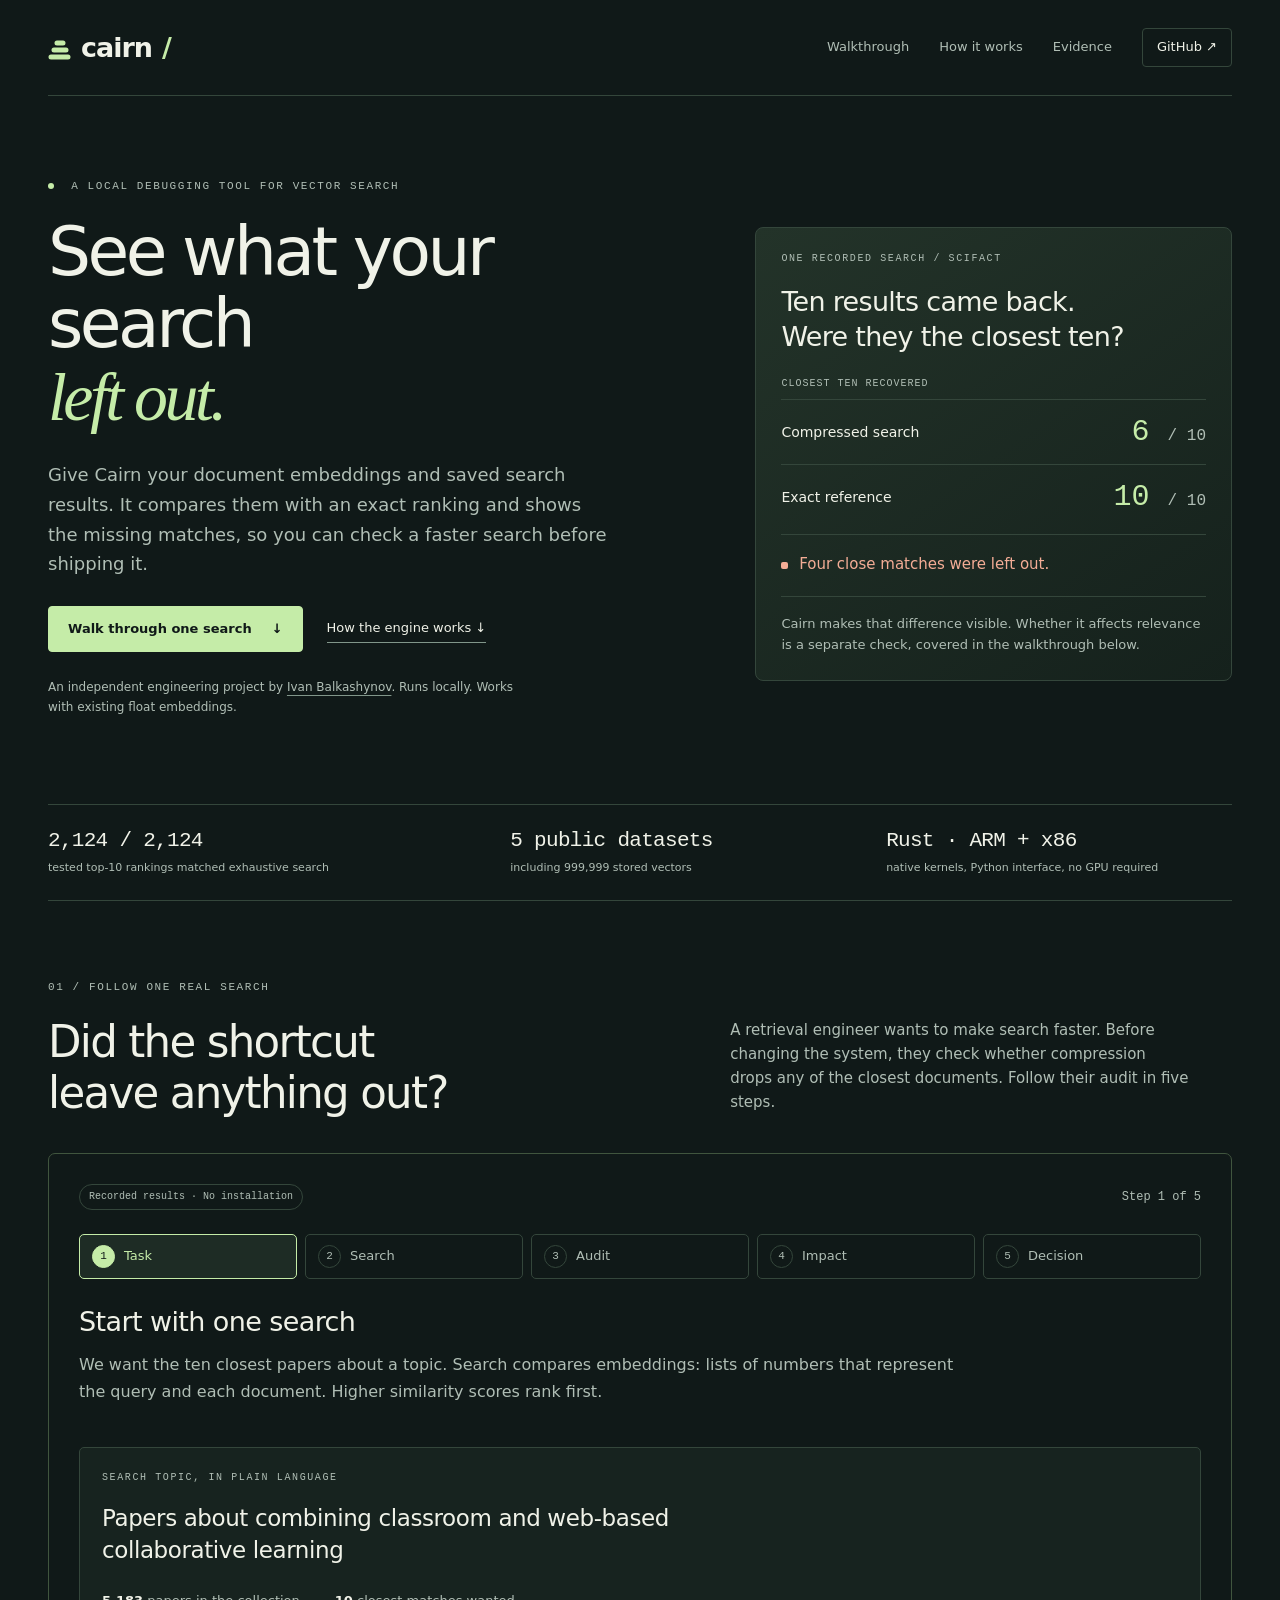
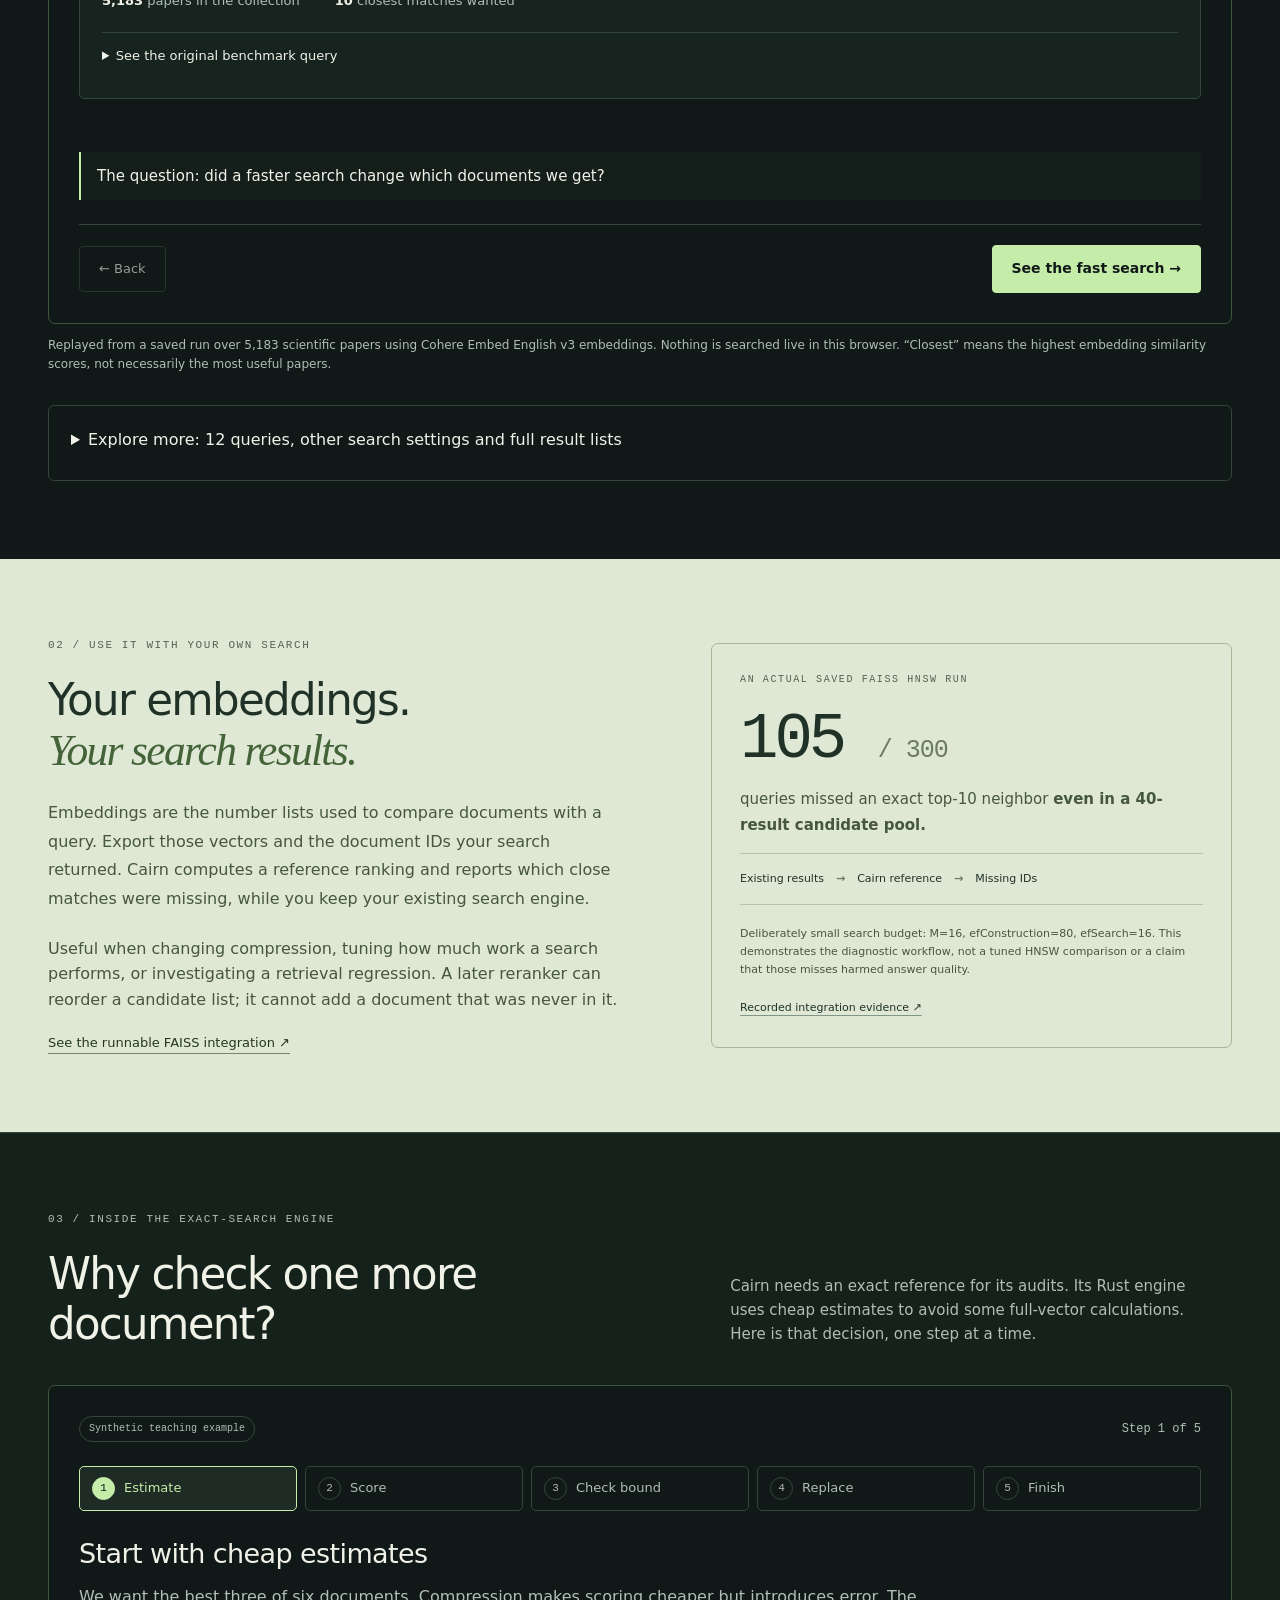
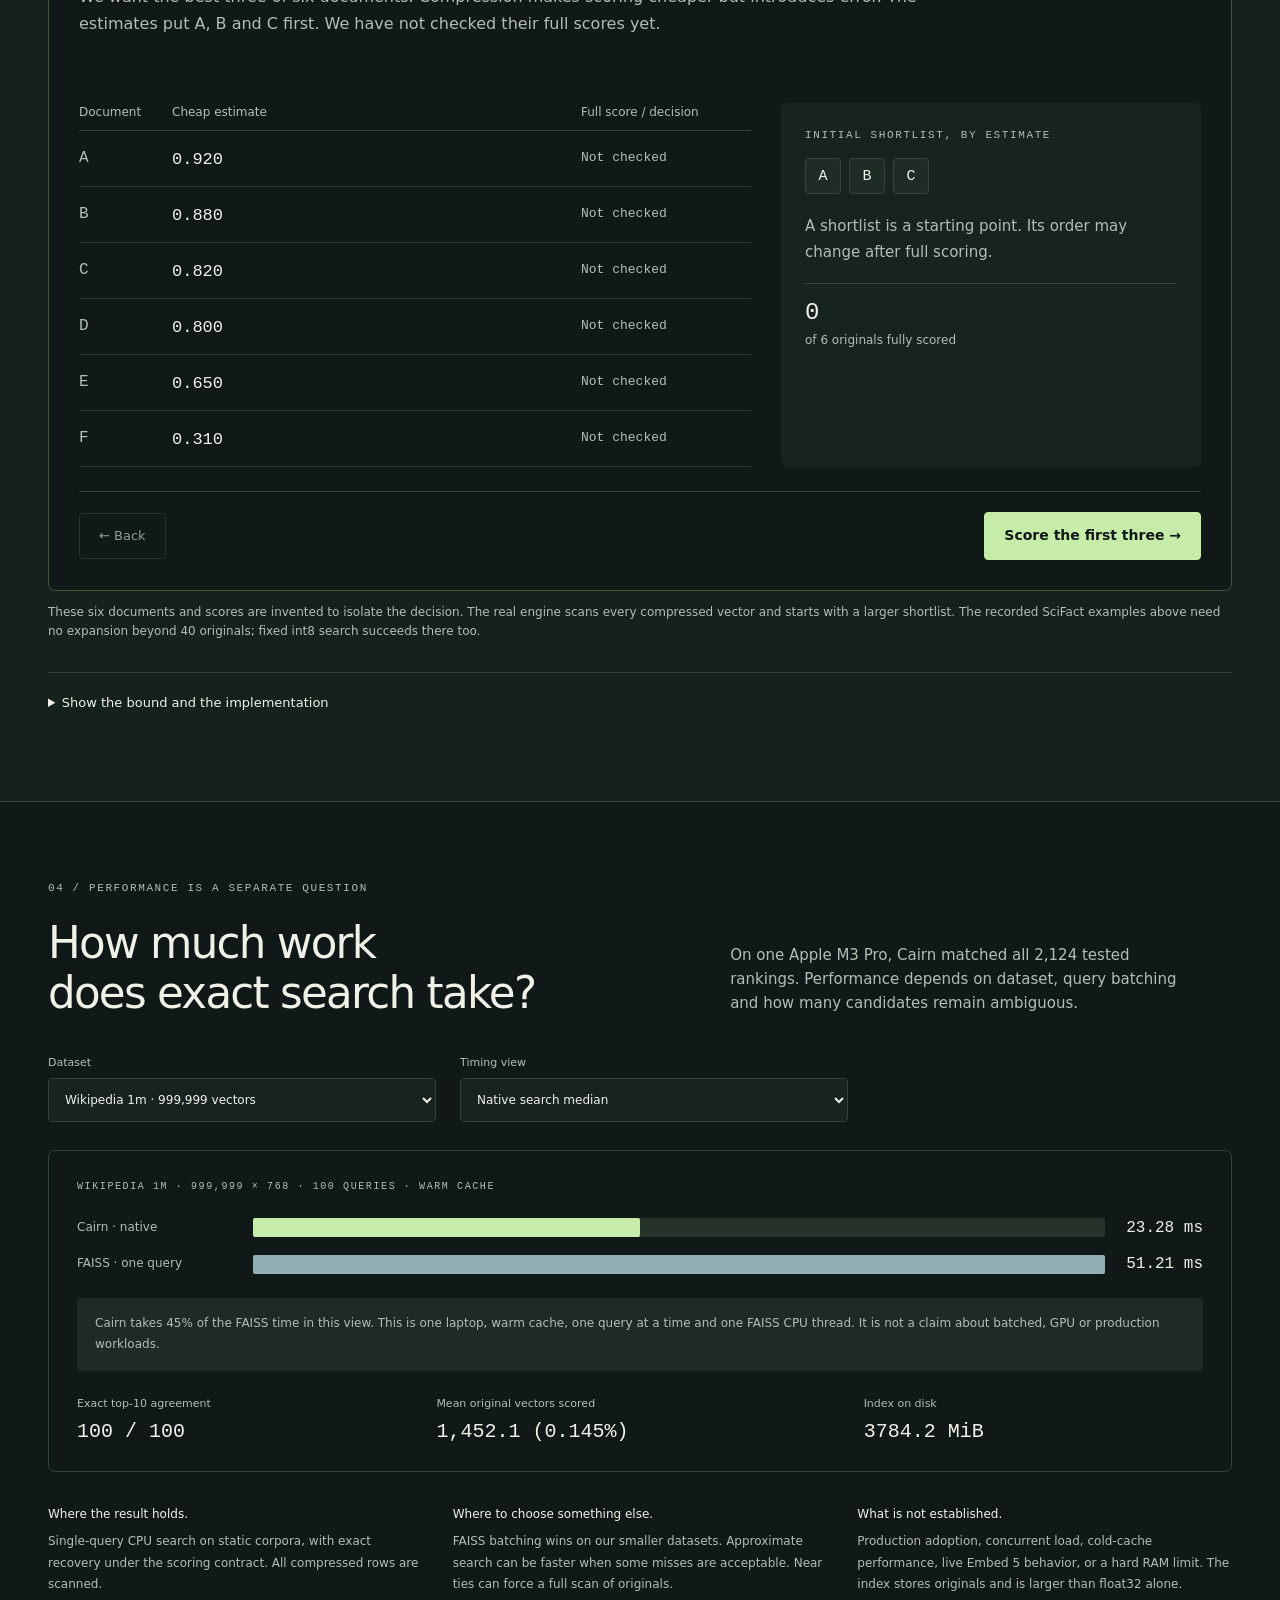
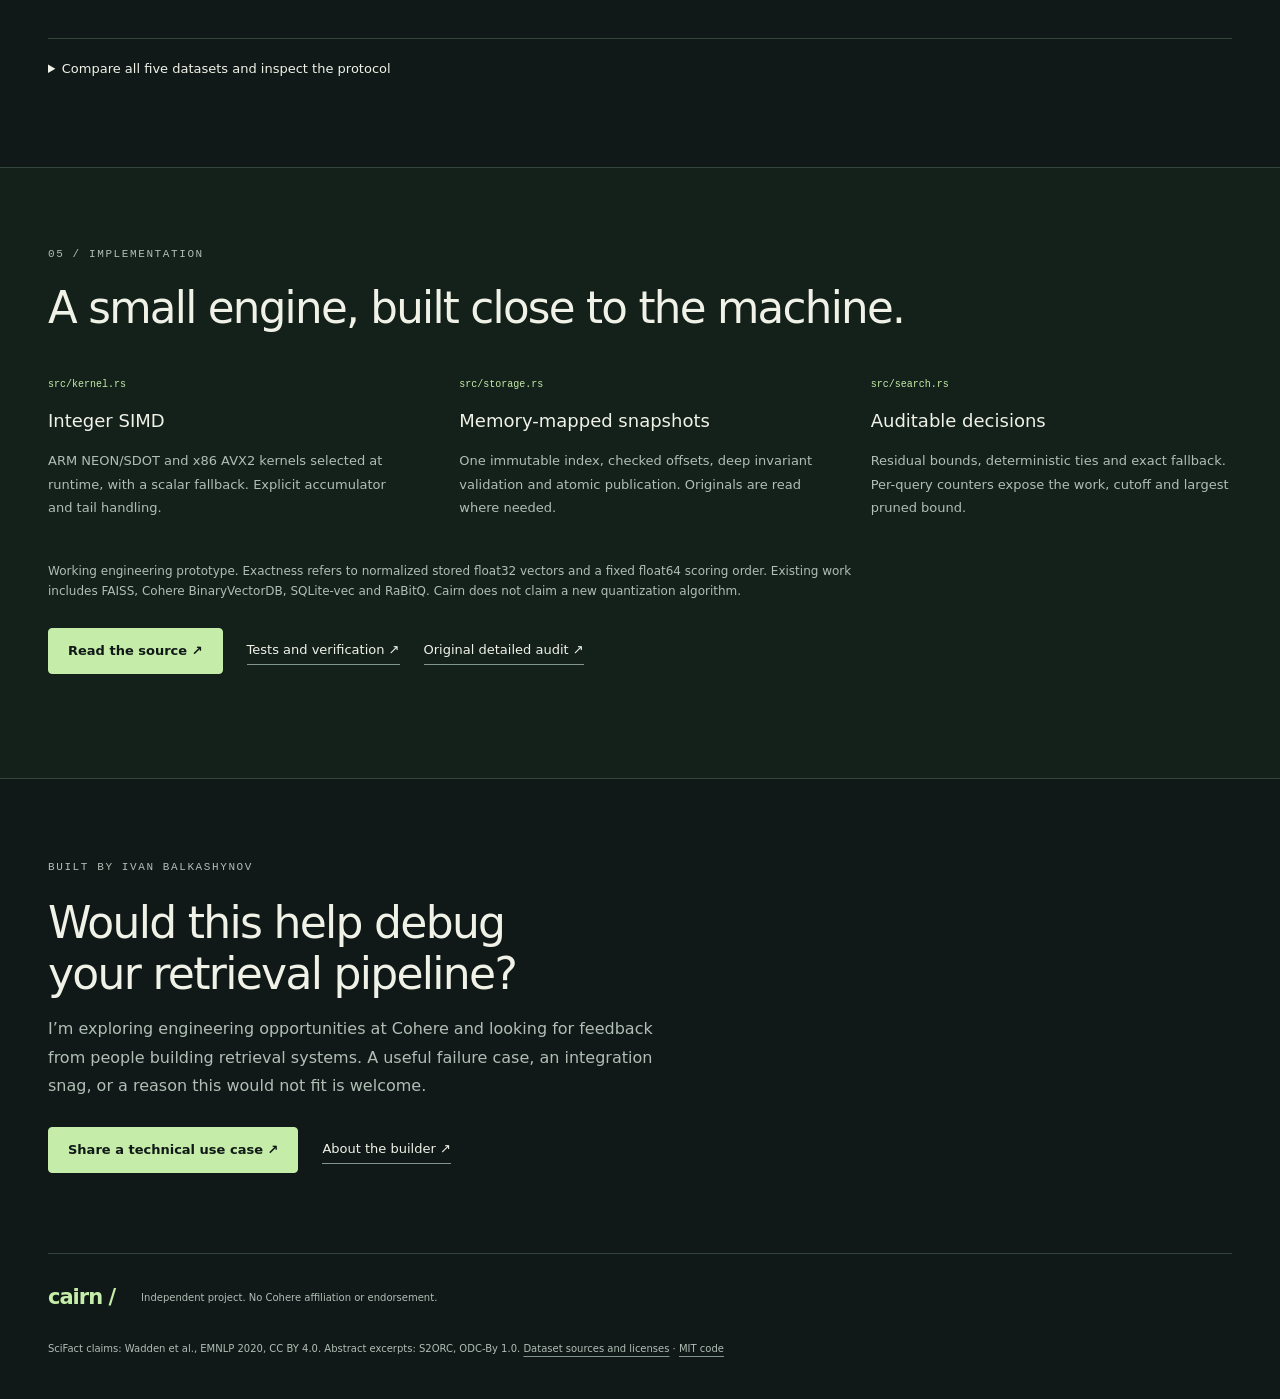
==== commit 5a867b76: "Guide readers through Cairn search audits step by step" ====
--- a/demo/index.html
+++ b/demo/index.html
@@ -3,9 +3,9 @@
 <head>
 <meta charset="utf-8">
 <meta name="viewport" content="width=device-width,initial-scale=1">
-<meta name="description" content="Find the nearest matches your vector search missed. Explore Cairn's Rust search engine, error-bound walkthrough and real retrieval audits in your browser. No installation needed.">
-<meta property="og:title" content="Cairn | Your search is fast. What did it miss?">
-<meta property="og:description" content="A visual walkthrough, real search misses, and reproducible benchmarks. An independent Rust project by Ivan Balkashynov.">
+<meta name="description" content="Check what faster vector search leaves out. A guided five-step audit, a separate algorithm lesson, and reproducible Rust benchmarks. No installation needed.">
+<meta property="og:title" content="Cairn | See what your search left out.">
+<meta property="og:description" content="Follow one search through five steps: see the results, find missing matches, check their impact and choose a search setting.">
 <meta property="og:type" content="website">
 <meta property="og:image" content="https://balkashynov.github.io/cairn/social-preview.jpg">
 <meta property="og:image:width" content="1265">
@@ -23,75 +23,90 @@
 <a class="skip" href="#main">Skip to content</a>
 <header class="nav wrap">
 <a class="brand" href="#" aria-label="Cairn home"><svg width="23" height="26" viewBox="0 0 23 26" aria-hidden="true"><path d="M3 22h17M6 15h12M9 8h6" stroke="currentColor" stroke-width="5" stroke-linecap="round"/></svg>cairn<span> /</span></a>
-<nav aria-label="Main navigation"><a href="#how-it-works">How it works</a><a href="#example">Explore a miss</a><a href="#benchmarks">Evidence</a><a class="source-link" href="https://github.com/balkashynov/cairn">GitHub ↗</a></nav>
+<nav aria-label="Main navigation"><a href="#example">Walkthrough</a><a href="#how-it-works">How it works</a><a href="#benchmarks">Evidence</a><a class="source-link" href="https://github.com/balkashynov/cairn">GitHub ↗</a></nav>
 </header>
 <main id="main">
 <section class="hero wrap">
 <div>
-<p class="eyebrow"><span class="status-dot"></span> Rust vector search + retrieval diagnostics</p>
-<h1>Your search is fast.<br>What did it <em>miss?</em></h1>
-<p class="intro">Cairn finds the exact nearest matches, then shows what an approximate search left behind. Inspect a real example before you install anything.</p>
-<div class="actions"><a class="button primary" href="#example">Explore a search miss <span>↗</span></a><a class="text-link" href="#how-it-works">See the mechanism ↓</a></div>
+<p class="eyebrow"><span class="status-dot"></span> A local debugging tool for vector search</p>
+<h1>See what your search<br><em>left out.</em></h1>
+<p class="intro">Give Cairn your document embeddings and saved search results. It compares them with an exact ranking and shows the missing matches, so you can check a faster search before shipping it.</p>
+<div class="actions"><a class="button primary" href="#example">Walk through one search <span>↓</span></a><a class="text-link" href="#how-it-works">How the engine works ↓</a></div>
 <p class="small muted">An independent engineering project by <a href="https://github.com/balkashynov">Ivan Balkashynov</a>. Runs locally. Works with existing float embeddings.</p>
 </div>
-<div class="hero-figure" aria-label="Illustration of a nearest match missing from a search shortlist">
-<div class="figure-heading"><span class="eyebrow">A shortlist is a decision</span><span class="pill">Illustration</span></div>
-<div class="vector-field" aria-hidden="true"><div class="query-point">Q</div><div class="orbit orbit-one"></div><div class="orbit orbit-two"></div><i style="--x:14%;--y:24%"></i><i style="--x:82%;--y:73%"></i><i style="--x:73%;--y:18%"></i><i style="--x:22%;--y:80%"></i><i style="--x:90%;--y:35%"></i><i style="--x:8%;--y:61%"></i><i style="--x:55%;--y:88%"></i><i style="--x:47%;--y:11%"></i><i class="near" style="--x:40%;--y:37%"></i><i class="near" style="--x:58%;--y:39%"></i><i class="near" style="--x:42%;--y:65%"></i><i class="missing" style="--x:60%;--y:59%"></i><span class="lost-label">A close match.<br>Left out.</span></div>
-<div class="figure-caption"><span class="legend-dot green"></span> Kept in shortlist <span class="legend-dot coral"></span> Missed match</div>
-<p>A reranker can reorder the shortlist.<br><strong>It cannot recover what never made it in.</strong></p>
+<div class="hero-figure receipt" aria-label="Recorded example: four of the ten closest matches were missing">
+<p class="eyebrow">One recorded search / SciFact</p>
+<h3>Ten results came back.<br>Were they the closest ten?</h3>
+<p class="receipt-key">Closest ten recovered</p>
+<div class="receipt-line"><span>Compressed search</span><strong>6 <small>/ 10</small></strong></div>
+<div class="receipt-line"><span>Exact reference</span><strong>10 <small>/ 10</small></strong></div>
+<p class="receipt-outcome"><span class="legend-dot coral"></span> Four close matches were left out.</p>
+<p>Cairn makes that difference visible. Whether it affects relevance is a separate check, covered in the walkthrough below.</p>
 </div>
 </section>
 <div class="evidence-strip wrap" aria-label="Measured project facts"><div><strong>2,124 / 2,124</strong><span>tested top-10 rankings matched exhaustive search</span></div><div><strong>5 public datasets</strong><span>including 999,999 stored vectors</span></div><div><strong>Rust · ARM + x86</strong><span>native kernels, Python interface, no GPU required</span></div></div>
 
-<section class="section wrap" id="why">
-<div class="section-head"><p class="eyebrow">01 / The useful question</p><h2>Is the search losing matches,<br>or is the model answering badly?</h2></div>
-<div class="problem-layout"><p class="body-copy">An AI assistant first retrieves documents, then uses them to answer. Compression and approximate indexes make retrieval cheaper, but can leave out close matches. Cairn gives that first step a reference answer you can inspect.</p><div class="pipeline"><div class="pipeline-step highlighted"><span>01</span><b>Find candidates</b><small>Cairn checks this step</small></div><span class="arrow" aria-hidden="true">→</span><div class="pipeline-step"><span>02</span><b>Rerank</b><small>Reorder the shortlist</small></div><span class="arrow" aria-hidden="true">→</span><div class="pipeline-step"><span>03</span><b>Answer</b><small>Use the retrieved context</small></div></div></div>
-<p class="note"><strong>Exact neighbors ≠ perfect relevance.</strong> Cairn checks agreement with the stored-vector ranking. Human relevance and answer quality are separate questions.</p>
+<section class="section wrap" id="example">
+<div class="section-head split-head"><div><p class="eyebrow">01 / Follow one real search</p><h2>Did the shortcut<br>leave anything out?</h2></div><p>A retrieval engineer wants to make search faster. Before changing the system, they check whether compression drops any of the closest documents. Follow their audit in five steps.</p></div>
+<div id="data-error" class="error" role="alert" hidden></div>
+<div class="walkthrough lesson" id="audit-lesson" aria-busy="true">
+<div class="lesson-top"><span class="pill">Recorded results · No installation</span><span id="audit-progress" class="step-count">Step 1 of 5</span></div>
+<div class="step-nav" id="audit-steps" role="group" aria-label="Search audit walkthrough steps"></div>
+<div class="lesson-copy" aria-live="polite" aria-atomic="true"><h3 id="audit-title">Start with one search</h3><p id="audit-copy">Loading the saved query and results…</p></div>
+<div id="audit-scene" class="audit-scene" aria-live="polite" aria-atomic="true"></div>
+<div class="lesson-takeaway" id="audit-takeaway"></div>
+<div class="lesson-actions"><button class="button subtle" type="button" id="audit-back" disabled>← Back</button><button class="restart" type="button" id="audit-restart" disabled>Restart</button><button class="button primary" type="button" id="audit-next" disabled>See the fast search →</button></div>
+</div>
+<p class="small muted">Replayed from a saved run over 5,183 scientific papers using Cohere Embed English v3 embeddings. Nothing is searched live in this browser. “Closest” means the highest embedding similarity scores, not necessarily the most useful papers.</p>
+<details id="explore-details" class="explore-details"><summary>Explore more: 12 queries, other search settings and full result lists</summary>
+<p>Choose a saved query and a method. Compare which of the exact top ten it returns. A “candidate” is a document shortlisted for full scoring. Binary and int8 are two ways to compress the embeddings; a bigger shortlist checks more originals.</p>
+<div class="recording-banner"><span class="status-dot"></span><span><strong>Recorded results, replayed in your browser.</strong> SciFact · 5,183 documents · Cohere Embed English v3 · top 10. No live model call.</span><a href="scifact.json" download>Download data ↓</a></div>
+
+<div class="explorer" id="explorer" aria-busy="true">
+<div class="explorer-controls"><label>Choose a recorded query<select id="queries"><option>Loading recorded examples…</option></select></label><label>Search path<select id="mode"><option>Loading…</option></select></label></div>
+<div class="query-line"><div><span class="eyebrow">Dataset claim / query</span><p id="query-text">Loading measured examples…</p></div><button id="next-miss" type="button" class="button subtle">Next miss →</button></div>
+<div class="result-summary" aria-live="polite"><div><span>Exact top-10 matches kept</span><strong id="kept">…</strong></div><div><span>Original vectors fully scored</span><strong id="scored">…</strong></div><div><span>Judged relevance (nDCG@10)</span><strong id="relevance">…</strong></div></div>
+<p id="explanation" class="explainer" aria-live="polite"></p>
+<p class="small muted">The relevance metric compares the result order with separate dataset judgments; higher is better. It measures something different from agreement with the exact vector ranking.</p>
+<div class="ranking-labels"><h3>Exhaustive reference <span>What the full scores rank highest</span></h3><h3>Selected search path <span>What this method returns</span></h3></div>
+<div class="rankings"><section aria-label="Exhaustive reference results"><h3 class="mobile-label">Exhaustive reference</h3><div id="expected"></div></section><section aria-label="Selected search path results"><h3 class="mobile-label">Selected search path</h3><div id="returned"></div></section></div>
+<div class="explorer-footer"><p class="small muted">12 deliberately selected examples, including misses and successes. Aggregate results below cover all 300 test queries. Claims are benchmark inputs, not factual or medical advice. Click a result to inspect its excerpt.</p><button class="button subtle" type="button" id="copy-example">Copy this example’s link</button><span id="copy-status" role="status" class="small"></span></div>
+</div>
+<details><summary>All 300 queries: accuracy and work by search path</summary><div class="table-scroll"><table id="path-table"><thead><tr><th>Search path</th><th>Neighbor recall</th><th>Queries with misses</th><th>Native median</th><th>Full vectors / query</th><th>Relevance nDCG</th></tr></thead><tbody></tbody></table></div><p class="small muted">Local float-sign binary and symmetric int8 quantization, not Cohere API-native quantized output. The “40 candidates” modes fully rescore the 40 selected original vectors. Higher neighbor recall need not improve relevance.</p></details>
+</details>
 </section>
 
+<section class="section use-case"><div class="wrap use-layout"><div><p class="eyebrow">02 / Use it with your own search</p><h2>Your embeddings.<br><em>Your search results.</em></h2><p class="body-copy">Embeddings are the number lists used to compare documents with a query. Export those vectors and the document IDs your search returned. Cairn computes a reference ranking and reports which close matches were missing, while you keep your existing search engine.</p><p>Useful when changing compression, tuning how much work a search performs, or investigating a retrieval regression. A later reranker can reorder a candidate list; it cannot add a document that was never in it.</p><a class="text-link" href="https://github.com/balkashynov/cairn/blob/codex/cairn-search/examples/audit_faiss.py">See the runnable FAISS integration ↗</a></div><div class="integration-card"><p class="eyebrow">An actual saved FAISS HNSW run</p><strong class="big-stat">105 <span>/ 300</span></strong><p>queries missed an exact top-10 neighbor <strong>even in a 40-result candidate pool.</strong></p><div class="integration-flow"><span>Existing results</span><b>→</b><span>Cairn reference</span><b>→</b><span>Missing IDs</span></div><p class="small muted">Deliberately small search budget: M=16, efConstruction=80, efSearch=16. This demonstrates the diagnostic workflow, not a tuned HNSW comparison or a claim that those misses harmed answer quality.</p><a href="https://github.com/balkashynov/cairn/blob/codex/cairn-search/benchmarks/numeric/scifact-hnsw-integration.json.gz">Recorded integration evidence ↗</a></div></div></section>
+
 <section class="section mechanism" id="how-it-works"><div class="wrap">
-<div class="section-head split-head"><div><p class="eyebrow">02 / The mechanism</p><h2>Cheap scores.<br><em>Careful decisions.</em></h2></div><p>Cairn scans compact int8 vectors, calculates an upper bound on each full score, and checks the originals only where they could still change the answer.</p></div>
-<div class="walkthrough">
-<div class="walk-top"><div><span class="pill">Interactive illustration</span><h3>Find the best 3 of 6 vectors.</h3></div><label class="switch-label"><input id="near-ties" type="checkbox"> Make every score a near tie</label></div>
-<div class="segmented" role="group" aria-label="Illustration search strategy"><button type="button" id="toy-shortlist" aria-pressed="true">1. Fixed shortlist</button><button type="button" id="toy-cairn" aria-pressed="false">2. Let the bounds decide</button></div>
-<div class="toy-layout"><div class="toy-table" role="table" aria-label="Illustrative candidate scores"><div class="toy-head" role="row"><span role="columnheader">Vector</span><span role="columnheader">Estimate → maximum possible score</span><span role="columnheader">Decision</span></div><div id="toy-rows"></div></div><div class="toy-result" aria-live="polite"><p class="eyebrow" id="toy-label">Fixed shortlist</p><div id="toy-answer" class="answer-chips"></div><h4 id="toy-verdict"></h4><p id="toy-explanation"></p><div class="toy-counter"><strong id="toy-count"></strong><span>original vectors fully scored</span></div></div></div>
-<p class="small muted">Synthetic scores illustrate the pruning rule, not a benchmark or a browser port of the Rust engine. Production uses a larger seed shortlist. When bounds cannot rule candidates out, Cairn checks more originals, up to all of them.</p>
+<div class="section-head split-head"><div><p class="eyebrow">03 / Inside the exact-search engine</p><h2>Why check one more document?</h2></div><p>Cairn needs an exact reference for its audits. Its Rust engine uses cheap estimates to avoid some full-vector calculations. Here is that decision, one step at a time.</p></div>
+<div class="walkthrough lesson" id="mechanism-lesson">
+<div class="lesson-top"><span class="pill">Synthetic teaching example</span><span id="toy-progress" class="step-count">Step 1 of 5</span></div>
+<div class="step-nav" id="toy-steps" role="group" aria-label="Algorithm walkthrough steps"></div>
+<div class="lesson-copy" aria-live="polite" aria-atomic="true"><h3 id="toy-title"></h3><p id="toy-copy"></p></div>
+<div class="toy-layout"><div class="toy-table" role="table" aria-label="Scores for six example documents"><div class="toy-head" role="row"><span role="columnheader">Document</span><span role="columnheader">Cheap estimate</span><span role="columnheader">Full score / decision</span></div><div id="toy-rows" role="rowgroup"></div></div><aside class="toy-result" aria-live="polite"><p class="eyebrow" id="toy-label"></p><div id="toy-answer" class="answer-chips"></div><p id="toy-explanation"></p><div class="toy-counter"><strong id="toy-count"></strong><span>of 6 originals fully scored</span></div></aside></div>
+<div id="tie-option" hidden><label class="switch-label"><input id="near-ties" type="checkbox"> Try the worst case: all six estimates are close</label><p id="tie-explanation" class="small muted">When the bounds cannot rule anything out, exactness costs more work.</p></div>
+<div class="lesson-actions"><button class="button subtle" type="button" id="toy-back">← Back</button><button class="restart" type="button" id="toy-restart">Restart</button><button class="button primary" type="button" id="toy-next">Check the first three →</button></div>
 </div>
+<p class="small muted">These six documents and scores are invented to isolate the decision. The real engine scans every compressed vector and starts with a larger shortlist. The recorded SciFact examples above need no expansion beyond 40 originals; fixed int8 search succeeds there too.</p>
 <details class="technical"><summary>Show the bound and the implementation</summary><div class="technical-grid"><div><p>Let <code>a</code> be the compressed dot product and <code>e</code> the norm of the quantization residual.</p><pre><code>full_score ≤ a + e_query × ‖document‖
                + ‖compressed_query‖ × e_document
                + floating_point_guard</code></pre><p>A row is skipped only when this upper bound is strictly below the current kth full score. Equality stays eligible.</p></div><div><p>The real-arithmetic bound follows from Cauchy–Schwarz. The implementation adds conservative floating-point guards and uses a defined float64 scoring order over normalized float32 vectors.</p><p>This is a documented arithmetic contract, not a machine-checked proof. <a href="https://github.com/balkashynov/cairn/blob/codex/cairn-search/docs/DESIGN.md">Read the algorithm and limits ↗</a></p></div></div></details>
 </div></section>
 
-<section class="section wrap" id="example">
-<div class="section-head split-head"><div><p class="eyebrow">03 / Real measurements</p><h2>Find the missing match.</h2></div><p>Change the search path. See exactly which documents disappear, how much work is saved, and whether the relevance score changes.</p></div>
-<div class="recording-banner"><span class="status-dot"></span><span><strong>Recorded results, replayed in your browser.</strong> SciFact · 5,183 documents · Cohere Embed English v3 · top 10. No live model call.</span><a href="scifact.json" download>Download data ↓</a></div>
-<div id="data-error" class="error" role="alert" hidden></div>
-<div class="explorer" id="explorer" aria-busy="true">
-<div class="explorer-controls"><label>Choose a recorded query<select id="queries"><option>Loading recorded examples…</option></select></label><label>Search path<select id="mode"><option>Loading…</option></select></label></div>
-<div class="query-line"><div><span class="eyebrow">Dataset claim / query</span><p id="query-text">Loading measured examples…</p></div><button id="next-miss" type="button" class="button subtle">Next miss →</button></div>
-<div class="result-summary" aria-live="polite"><div><span>Exact top-10 matches kept</span><strong id="kept">…</strong></div><div><span>Original vectors fully scored</span><strong id="scored">…</strong></div><div><span>Relevance nDCG@10</span><strong id="relevance">…</strong></div></div>
-<p id="explanation" class="explainer" aria-live="polite"></p>
-<div class="ranking-labels"><h3>Exhaustive reference <span>What the full scores rank highest</span></h3><h3>Selected search path <span>What this method returns</span></h3></div>
-<div class="rankings"><section aria-label="Exhaustive reference results"><h3 class="mobile-label">Exhaustive reference</h3><div id="expected"></div></section><section aria-label="Selected search path results"><h3 class="mobile-label">Selected search path</h3><div id="returned"></div></section></div>
-<div class="explorer-footer"><p class="small muted">12 deliberately selected examples, including misses and successes. Aggregate results below cover all 300 test queries. Claims are benchmark inputs, not factual or medical advice. Click a result to inspect its excerpt.</p><button class="button subtle" type="button" id="copy-example">Copy this example’s link</button><span id="copy-status" role="status" class="small"></span></div>
-</div>
-<details><summary>All 300 queries: accuracy and work by search path</summary><div class="table-scroll"><table id="path-table"><thead><tr><th>Search path</th><th>Neighbor recall</th><th>Queries with misses</th><th>Native median</th><th>Full vectors / query</th><th>Relevance nDCG</th></tr></thead><tbody></tbody></table></div><p class="small muted">Local float-sign binary and symmetric int8 quantization, not Cohere API-native quantized output. The “40 candidates” modes fully rescore the 40 selected original vectors. Higher neighbor recall need not improve relevance.</p></details>
-</section>
-
-<section class="section use-case"><div class="wrap use-layout"><div><p class="eyebrow">04 / Use it with what you have</p><h2>Keep your retriever.<br><em>Check its blind spots.</em></h2><p class="body-copy">Export the embeddings and returned candidate IDs from an existing engine. Cairn compares that shortlist with its exact reference and identifies matches missing before reranking.</p><p>Useful when changing compression, tuning an index’s search budget, or investigating a retrieval regression.</p><a class="text-link" href="https://github.com/balkashynov/cairn/blob/codex/cairn-search/examples/audit_faiss.py">See the runnable FAISS integration ↗</a></div><div class="integration-card"><p class="eyebrow">An actual saved FAISS HNSW run</p><strong class="big-stat">105 <span>/ 300</span></strong><p>queries missed an exact top-10 neighbor <strong>even in a 40-result candidate pool.</strong></p><div class="integration-flow"><span>Existing results</span><b>→</b><span>Cairn reference</span><b>→</b><span>Missing IDs</span></div><p class="small muted">Deliberately small search budget: M=16, efConstruction=80, efSearch=16. This demonstrates the diagnostic workflow, not a tuned HNSW comparison or a claim that those misses harmed answer quality.</p><a href="https://github.com/balkashynov/cairn/blob/codex/cairn-search/benchmarks/numeric/scifact-hnsw-integration.json.gz">Recorded integration evidence ↗</a></div></div></section>
 
 <section class="section wrap" id="benchmarks">
-<div class="section-head split-head"><div><p class="eyebrow">05 / Evidence, with the tradeoffs</p><h2>A useful result.<br>A bounded claim.</h2></div><p>On one Apple M3 Pro, Cairn matched all 2,124 tested rankings. Performance depends on dataset, query batching and how many candidates remain ambiguous.</p></div>
+<div class="section-head split-head"><div><p class="eyebrow">04 / Performance is a separate question</p><h2>How much work<br>does exact search take?</h2></div><p>On one Apple M3 Pro, Cairn matched all 2,124 tested rankings. Performance depends on dataset, query batching and how many candidates remain ambiguous.</p></div>
 <div class="benchmark-controls"><label>Dataset<select id="benchmark-dataset"><option>Loading…</option></select></label><label>Timing view<select id="timing-view"><option value="native">Native search median</option><option value="roundtrip">Python roundtrip median</option><option value="p95">Native search p95</option><option value="batch">FAISS batch throughput comparison</option></select></label></div>
 <div class="benchmark-panel" aria-live="polite"><p id="benchmark-context" class="eyebrow">Apple M3 Pro · warm cache · one CPU thread for FAISS</p><div class="timing-chart" id="timing-chart"></div><p id="benchmark-takeaway" class="explainer"></p><div class="bench-facts"><div><span>Exact top-10 agreement</span><strong id="bench-agreement">…</strong></div><div><span>Mean original vectors scored</span><strong id="bench-work">…</strong></div><div><span>Index on disk</span><strong id="bench-size">…</strong></div></div></div>
 <div class="tradeoffs"><p><strong>Where the result holds.</strong> Single-query CPU search on static corpora, with exact recovery under the scoring contract. All compressed rows are scanned.</p><p><strong>Where to choose something else.</strong> FAISS batching wins on our smaller datasets. Approximate search can be faster when some misses are acceptable. Near ties can force a full scan of originals.</p><p><strong>What is not established.</strong> Production adoption, concurrent load, cold-cache performance, live Embed 5 behavior, or a hard RAM limit. The index stores originals and is larger than float32 alone.</p></div>
 <details><summary>Compare all five datasets and inspect the protocol</summary><div class="table-scroll"><table id="bench-table"><thead><tr><th>Dataset</th><th>Vectors</th><th>Queries</th><th>Cairn native p50 / p95</th><th>Python p50</th><th>FAISS p50 / p95</th><th>FAISS batch / query</th></tr></thead><tbody></tbody></table></div><p class="small muted">Apple M3 Pro, 18 GiB RAM, macOS 27.0.1, Rust 1.93.0, FAISS 1.15.1. Three repetitions after warm-up. FAISS IndexFlatIP uses one thread and one query per call except the separately labeled batch column. Model inputs are precomputed v3/historical Cohere vectors. Native timings exclude IPC; Python timings include it. Million-vector p95 was effectively tied and Cairn p99 was 198.65 ms. No cold-cache or tail-latency robustness claim.</p><p class="small muted">Ordinary int8 search with a 4x candidate budget recovered every neighbor on these five datasets and was faster than certified search. It fails the committed synthetic near-tie regression; the bound check handles that case by doing more work.</p><a href="https://github.com/balkashynov/cairn/blob/codex/cairn-search/docs/BENCHMARKS.md">Full protocol, memory observations and reproduction ↗</a></details>
 </section>
 
-<section class="section engineering"><div class="wrap"><div class="section-head"><p class="eyebrow">06 / Under the hood</p><h2>A small engine, built close to the machine.</h2></div><div class="engineering-grid"><article><span class="code-label">src/kernel.rs</span><h3>Integer SIMD</h3><p>ARM NEON/SDOT and x86 AVX2 kernels selected at runtime, with a scalar fallback. Explicit accumulator and tail handling.</p></article><article><span class="code-label">src/storage.rs</span><h3>Memory-mapped snapshots</h3><p>One immutable index, checked offsets, deep invariant validation and atomic publication. Originals are read where needed.</p></article><article><span class="code-label">src/search.rs</span><h3>Auditable decisions</h3><p>Residual bounds, deterministic ties and exact fallback. Per-query counters expose the work, cutoff and largest pruned bound.</p></article></div><p class="small muted">Working engineering prototype. Exactness refers to normalized stored float32 vectors and a fixed float64 scoring order. Existing work includes FAISS, Cohere BinaryVectorDB, SQLite-vec and RaBitQ. Cairn does not claim a new quantization algorithm.</p><div class="actions"><a class="button primary" href="https://github.com/balkashynov/cairn">Read the source ↗</a><a class="text-link" href="https://github.com/balkashynov/cairn/blob/codex/cairn-search/docs/VERIFICATION.md">Tests and verification ↗</a><a class="text-link" href="audit.html">Original detailed audit ↗</a></div></div></section>
+<section class="section engineering"><div class="wrap"><div class="section-head"><p class="eyebrow">05 / Implementation</p><h2>A small engine, built close to the machine.</h2></div><div class="engineering-grid"><article><span class="code-label">src/kernel.rs</span><h3>Integer SIMD</h3><p>ARM NEON/SDOT and x86 AVX2 kernels selected at runtime, with a scalar fallback. Explicit accumulator and tail handling.</p></article><article><span class="code-label">src/storage.rs</span><h3>Memory-mapped snapshots</h3><p>One immutable index, checked offsets, deep invariant validation and atomic publication. Originals are read where needed.</p></article><article><span class="code-label">src/search.rs</span><h3>Auditable decisions</h3><p>Residual bounds, deterministic ties and exact fallback. Per-query counters expose the work, cutoff and largest pruned bound.</p></article></div><p class="small muted">Working engineering prototype. Exactness refers to normalized stored float32 vectors and a fixed float64 scoring order. Existing work includes FAISS, Cohere BinaryVectorDB, SQLite-vec and RaBitQ. Cairn does not claim a new quantization algorithm.</p><div class="actions"><a class="button primary" href="https://github.com/balkashynov/cairn">Read the source ↗</a><a class="text-link" href="https://github.com/balkashynov/cairn/blob/codex/cairn-search/docs/VERIFICATION.md">Tests and verification ↗</a><a class="text-link" href="audit.html">Original detailed audit ↗</a></div></div></section>
 
 <section class="closing wrap"><p class="eyebrow">Built by Ivan Balkashynov</p><h2>Would this help debug<br>your retrieval pipeline?</h2><p>I’m exploring engineering opportunities at Cohere and looking for feedback from people building retrieval systems. A useful failure case, an integration snag, or a reason this would not fit is welcome.</p><div class="actions"><a class="button primary" href="https://github.com/balkashynov/cairn/issues/new">Share a technical use case ↗</a><a class="text-link" href="https://github.com/balkashynov">About the builder ↗</a></div></section>
 </main>
 <footer class="wrap"><span class="brand">cairn /</span><p>Independent project. No Cohere affiliation or endorsement.</p><p>SciFact claims: Wadden et al., EMNLP 2020, CC BY 4.0. Abstract excerpts: S2ORC, ODC-By 1.0. <a href="https://github.com/balkashynov/cairn/blob/codex/cairn-search/docs/DATA.md">Dataset sources and licenses</a> · <a href="https://github.com/balkashynov/cairn/blob/codex/cairn-search/LICENSE">MIT code</a></p></footer>
-<noscript><p class="wrap note">The explanation above is available without JavaScript. Interactive examples require it. <a href="https://github.com/balkashynov/cairn/blob/codex/cairn-search/docs/BENCHMARKS.md">Read all recorded benchmarks.</a></p></noscript>
+<noscript><p class="wrap note">The guided walkthrough requires JavaScript. In its recorded example, binary search keeps 6 of the exact top 10 matches; Cairn finds all 10. Both fully score 40 originals and have the same relevance score. Fixed int8 search also recovers all 10. <a href="https://github.com/balkashynov/cairn/blob/codex/cairn-search/docs/BENCHMARKS.md">Read all recorded benchmarks.</a></p></noscript>
 </body></html>
--- a/demo/style.css
+++ b/demo/style.css
@@ -4,3 +4,10 @@
 @media(max-width:1000px){.wrap{width:calc(100% - 56px)}.hero{gap:32px}h1{font-size:53px;letter-spacing:-2.5px}.hero-figure{padding:18px}.hero .eyebrow{font-size:9px}.vector-field{height:220px}.figure-heading .eyebrow{font-size:8px}.split-head{gap:38px}.problem-layout{grid-template-columns:1fr;gap:10px}.pipeline{max-width:650px}.toy-layout{grid-template-columns:1.5fr 1fr;gap:20px}.walkthrough{padding:22px}.toy-head,.toy-row{grid-template-columns:36px 1fr 80px;gap:8px}.use-layout{gap:35px}.engineering-grid{gap:25px}.integration-flow{gap:7px;font-size:10px}.timing-row{grid-template-columns:150px 1fr 80px}}
 @media(max-width:700px){html{scroll-padding-top:15px}.wrap{width:calc(100% - 36px)}.nav{height:75px;gap:12px}.brand{font-size:23px;gap:7px}.brand svg{width:20px}nav{gap:17px;font-size:11px}nav a:first-child{display:none}nav .source-link{padding:6px 9px}.hero{grid-template-columns:1fr;padding-block:48px 35px;gap:28px}h1{font-size:clamp(44px,10.4vw,63px);letter-spacing:-2.2px}.intro{font-size:16px}.hero .eyebrow{font-size:10px}.hero-figure{padding:20px}.vector-field{height:205px}.figure-heading .eyebrow{font-size:10px}.hero .actions{gap:18px}.hero-figure p{font-size:12px;margin-top:14px;padding-top:13px}.evidence-strip{grid-template-columns:1fr;gap:17px;padding-block:22px}.evidence-strip>div{display:grid;grid-template-columns:155px 1fr;align-items:center;gap:15px}.evidence-strip strong{font-size:17px;margin:0}.evidence-strip span{font-size:10px}.section{padding-block:48px}.section-head{margin-bottom:26px}h2,.section-head h2{font-size:33px;letter-spacing:-1.1px}.section-head .eyebrow{font-size:10px;margin-bottom:16px}.split-head{grid-template-columns:1fr;gap:18px}.split-head>p{font-size:14px}.body-copy{font-size:14px}.pipeline{gap:7px}.pipeline-step{padding:12px 4px;min-height:100px}.pipeline-step b{font-size:10px}.pipeline-step small{font-size:9px;white-space:normal}.arrow{font-size:13px}.walkthrough{padding:18px}.walk-top{align-items:flex-start;flex-direction:column;gap:0}.walk-top h3{font-size:19px;margin-bottom:13px}.switch-label{margin-bottom:20px;font-size:11px}.segmented{width:100%}.segmented button{flex:1;padding:8px;font-size:10px}.toy-layout{grid-template-columns:1fr;margin-top:20px}.toy-head,.toy-row{grid-template-columns:32px 1fr 84px;gap:9px}.toy-head{font-size:9px}.toy-result{padding:20px}.toy-result h4{margin-top:15px}.toy-counter{display:flex;align-items:center;gap:13px}.technical-grid{grid-template-columns:1fr;gap:8px}.technical pre{font-size:9px;padding:12px}.recording-banner{align-items:flex-start;flex-wrap:wrap;font-size:10px}.recording-banner>span:nth-child(2){flex:1}.recording-banner .status-dot{margin-top:5px}.recording-banner a{margin-left:16px;flex-basis:100%}.explorer-controls{grid-template-columns:1fr;gap:13px}.query-line{flex-direction:column;align-items:flex-start;gap:13px}.query-line p{font-size:17px}.query-line button{font-size:11px}.result-summary{gap:15px;padding-block:18px;grid-template-columns:1fr 1fr}.result-summary>div:last-child{grid-column:1/-1;display:flex;gap:18px;align-items:center}.result-summary>div:last-child strong{margin:0;font-size:16px}.result-summary span{font-size:10px}.result-summary strong{font-size:22px}.explainer{font-size:11px;padding:13px}.rankings{grid-template-columns:1fr;gap:27px}.ranking-labels{display:none}.mobile-label{display:block;font-size:13px;font-weight:500;margin:0 0 10px}.hit summary{min-height:62px;padding-block:11px}.hit-title{font-size:12px}.explorer-footer{gap:10px}.explorer-footer p{font-size:10px}.use-layout{grid-template-columns:1fr;gap:30px}.integration-card{padding:23px}.integration-flow{font-size:10px;gap:10px}.benchmark-controls{grid-template-columns:1fr;gap:13px}.benchmark-panel{padding:18px}.benchmark-panel>.eyebrow{font-size:9px}.timing-row{grid-template-columns:1fr 80px;gap:8px}.timing-row .timing-name{grid-column:1/-1;font-size:11px}.timing-row strong{font-size:14px}.timing-track{height:15px}.bench-facts{grid-template-columns:1fr;gap:14px}.bench-facts>div{display:flex;align-items:center;justify-content:space-between;gap:15px}.bench-facts span{font-size:10px}.bench-facts strong{font-size:16px;margin:0}.tradeoffs{grid-template-columns:1fr;gap:0;margin-top:14px}.tradeoffs p{font-size:12px;margin:12px 0 0}.engineering-grid{grid-template-columns:1fr;gap:18px}.engineering-grid article{border-bottom:1px solid var(--line);padding-bottom:15px}.engineering-grid h3{font-size:18px;margin-top:8px}.engineering-grid p{font-size:12px}.engineering .actions{gap:18px}.closing{padding-block:48px}.closing h2{font-size:34px}.closing>p:not(.eyebrow){font-size:14px}footer{gap:14px;padding-bottom:25px}.small{font-size:11px}}
 @media(prefers-reduced-motion:reduce){html{scroll-behavior:auto}.timing-fill{transition:none}}
+
+/* Guided presentation: one question and one visible decision per step. */
+.receipt h3{font-size:27px;line-height:1.3;letter-spacing:-.7px;font-weight:500;margin:20px 0 24px}.receipt>.eyebrow{margin:0;padding:0;border:0;font:10px var(--mono)}.receipt-line{display:flex;justify-content:space-between;align-items:center;gap:20px;border-top:1px solid var(--line);padding:15px 0;font-size:14px}.receipt-line strong{font:30px var(--mono);color:var(--lime)}.receipt-line small{font-size:16px;color:var(--muted)}.receipt .receipt-outcome{font-size:15px;color:var(--coral);margin-top:5px}.receipt-outcome .coral{margin-left:0;margin-right:6px}.lesson{padding:30px}.lesson-top{display:flex;align-items:center;justify-content:space-between;gap:16px}.step-count{font:12px var(--mono);color:var(--muted);white-space:nowrap}.step-nav{display:grid;grid-template-columns:repeat(5,minmax(0,1fr));gap:8px;margin:24px 0 26px}.step-nav button{display:flex;align-items:center;gap:9px;padding:10px 12px;font-size:13px;text-align:left;background:transparent;color:var(--muted)}.step-nav button span{font:11px var(--mono);border:1px solid var(--line);border-radius:50%;width:23px;height:23px;display:grid;place-items:center;flex-shrink:0}.step-nav button[aria-current=step]{background:var(--panel2);border-color:var(--lime);color:var(--lime)}.step-nav button[aria-current=step] span{background:var(--lime);color:var(--bg);border-color:var(--lime)}.lesson-copy{max-width:900px;min-height:142px}.lesson-copy h3{font-size:27px;line-height:1.25;font-weight:500;letter-spacing:-.6px;margin:0 0 12px;scroll-margin-top:25px}.lesson-copy p{font-size:16px;line-height:1.7;color:var(--muted);margin:0 0 24px}.audit-scene{min-height:285px}.task-card,.comparison-card{border:1px solid var(--line);border-radius:5px;padding:22px;background:var(--panel)}.task-card .eyebrow,.comparison-card .eyebrow{font-size:10px;margin-bottom:16px}.topic{font-size:23px;line-height:1.4;max-width:700px;margin:0 0 25px;letter-spacing:-.4px}.task-facts{display:flex;gap:35px;color:var(--muted);font-size:13px}.task-facts b{color:var(--ink);font-weight:550}.task-card details{margin-top:20px;padding-top:13px}.task-card details p{font-size:14px}.task-card details .small{font-size:12px}.rank-ribbon{display:grid;grid-template-columns:repeat(10,minmax(0,1fr));gap:7px}.rank-tile{padding:14px 2px;border:1px solid var(--line);border-radius:4px;text-align:center;background:#1d2a23}.rank-tile b{display:block;font:22px var(--mono);font-weight:500}.rank-tile span{display:block;font-size:10px;color:var(--muted);margin-top:7px}.rank-tile.present{border-color:#638153}.rank-tile.present b{color:var(--lime)}.rank-tile.absent{background:#422f27;border-color:#b67e69}.rank-tile.absent b,.rank-tile.absent span{color:var(--coral)}.scene-note{font-size:14px;line-height:1.7;color:var(--muted);margin:20px 0 0}.missing-document{border-left:2px solid var(--coral);margin-top:20px;padding:2px 0 0 17px}.missing-document .miss-tag{font-size:10px;margin:0;white-space:normal}.missing-document h4{font-size:16px;line-height:1.5;font-weight:500;margin:7px 0}.missing-document p{font-size:13px;line-height:1.6;color:var(--muted);margin:6px 0 0}.comparison-row{display:grid;grid-template-columns:1fr 110px 180px;align-items:center;gap:20px;padding:13px 0;border-bottom:1px solid var(--line)}.comparison-row>span{font-size:15px}.comparison-row strong{font:23px var(--mono);color:var(--lime)}.comparison-row small{font-size:12px;color:var(--muted)}.relevance-note{margin-top:20px;font-size:14px}.relevance-note strong{font-weight:500}.relevance-note p{color:var(--muted);margin:6px 0 0;line-height:1.7}.lesson-takeaway{border-left:2px solid var(--lime);padding:12px 16px;margin:20px 0;color:var(--ink);font-size:15px;line-height:1.6;background:#c5eca805}.lesson-actions{display:flex;align-items:center;gap:20px;border-top:1px solid var(--line);padding-top:20px;margin-top:24px}.lesson-actions .primary{margin-left:auto;font-size:14px}.restart{background:transparent;border:0;text-decoration:underline;text-underline-offset:4px;font-size:12px;color:var(--muted);padding:8px}.restart:disabled{visibility:hidden}.explore-details{padding:22px;border:1px solid var(--line);border-radius:6px;margin-top:30px;scroll-margin-top:25px}.explore-details>summary{font-size:16px;line-height:1.5}.explore-details>p{font-size:14px;max-width:850px}.toy-head,.toy-row{grid-template-columns:75px 1fr 170px;gap:18px}.toy-head{font-size:12px}.toy-row{min-height:56px}.toy-row .vector-name{font-size:16px}.estimate-value{font:17px var(--mono)}.bound-caption{display:block;font-size:12px;color:var(--lime);margin-top:2px}.decision{font:13px/1.6 var(--mono)}.toy-row.recovered{background:#c5eca808}.toy-result{padding:24px}.toy-result .eyebrow{font-size:11px}.toy-result #toy-explanation{font-size:15px;margin-top:20px;line-height:1.7}.toy-counter span{font-size:12px}.toy-layout{grid-template-columns:1.6fr 1fr}.switch-label{font-size:14px;line-height:1.5;margin:20px 0 8px}.switch-label input{flex-shrink:0}.error{scroll-margin-top:20px}
+@media(max-width:1000px){.step-nav button{padding:10px 8px;font-size:12px;gap:6px}.toy-layout{grid-template-columns:1fr}.toy-result{display:grid;grid-template-columns:1fr 1fr;gap:8px 24px}.toy-result .eyebrow{grid-column:1/-1;margin:0}.toy-result #toy-explanation{grid-column:2;grid-row:2/4;margin:0}.toy-counter{margin:6px 0 0;padding-top:9px}.comparison-row{grid-template-columns:1fr 85px 145px;gap:12px}}
+@media(max-width:700px){nav a:first-child{display:block}nav a:nth-child(2){display:none}.hero{padding-top:40px}.receipt h3{font-size:24px;margin-top:15px}.receipt-line{padding:12px 0}.receipt .receipt-outcome{font-size:14px}.lesson{padding:16px}.lesson-top{gap:8px}.lesson-top .pill{font-size:9px;padding:5px 7px}.step-count{font-size:10px}.step-nav{gap:4px;margin:18px 0 22px}.step-nav button{flex-direction:column;align-items:center;text-align:center;font-size:10px;line-height:1.25;padding:8px 2px;gap:5px;min-height:60px}.step-nav button span{width:20px;height:20px;font-size:10px}.lesson-copy{min-height:0}.lesson-copy h3{font-size:23px;line-height:1.3;margin-bottom:12px}.lesson-copy p{font-size:14px;line-height:1.7;margin-bottom:20px}.audit-scene{min-height:0}.task-card,.comparison-card{padding:16px}.topic{font-size:19px;margin-bottom:18px}.task-facts{flex-direction:column;gap:8px;font-size:13px}.rank-ribbon{grid-template-columns:repeat(5,minmax(0,1fr));gap:6px}.rank-tile{padding:10px 1px}.rank-tile b{font-size:19px}.rank-tile span{font-size:9px;margin-top:5px}.missing-document{padding-left:12px}.missing-document h4{font-size:14px}.missing-document p{font-size:12px}.scene-note{font-size:13px;line-height:1.7}.comparison-row{grid-template-columns:1fr 75px;gap:5px 10px;padding:12px 0}.comparison-row>span{font-size:13px}.comparison-row strong{font-size:20px;text-align:right}.comparison-row small{grid-column:1/-1;font-size:11px}.relevance-note{font-size:13px}.lesson-takeaway{font-size:13px;padding:10px 12px;line-height:1.65}.lesson-actions{gap:8px;flex-wrap:wrap;margin-top:18px;padding-top:16px}.lesson-actions .button{font-size:12px;padding:12px 13px}.lesson-actions .primary{order:3;width:100%;justify-content:center;margin:0}.lesson-actions .restart{margin-left:auto}.explore-details{padding:15px}.explore-details>summary{font-size:14px}.explore-details>p{font-size:13px}.toy-head,.toy-row{grid-template-columns:40px 1fr 110px;gap:8px}.toy-head{font-size:10px}.toy-row{min-height:58px}.estimate-value{font-size:15px}.bound-caption{font-size:10px}.decision{font-size:11px}.toy-result{display:block;padding:18px}.toy-result .eyebrow{margin-bottom:13px;font-size:10px}.toy-result #toy-explanation{font-size:14px;margin:15px 0}.toy-counter{padding-top:15px}.toy-counter span{font-size:11px}.switch-label{font-size:13px}.receipt .eyebrow{font-size:10px}}
+
+.receipt .receipt-key{font:10px var(--mono);text-transform:uppercase;letter-spacing:1px;border:0;padding:0;margin:0 0 10px}.comparison-row strong.bad{color:var(--coral)}
